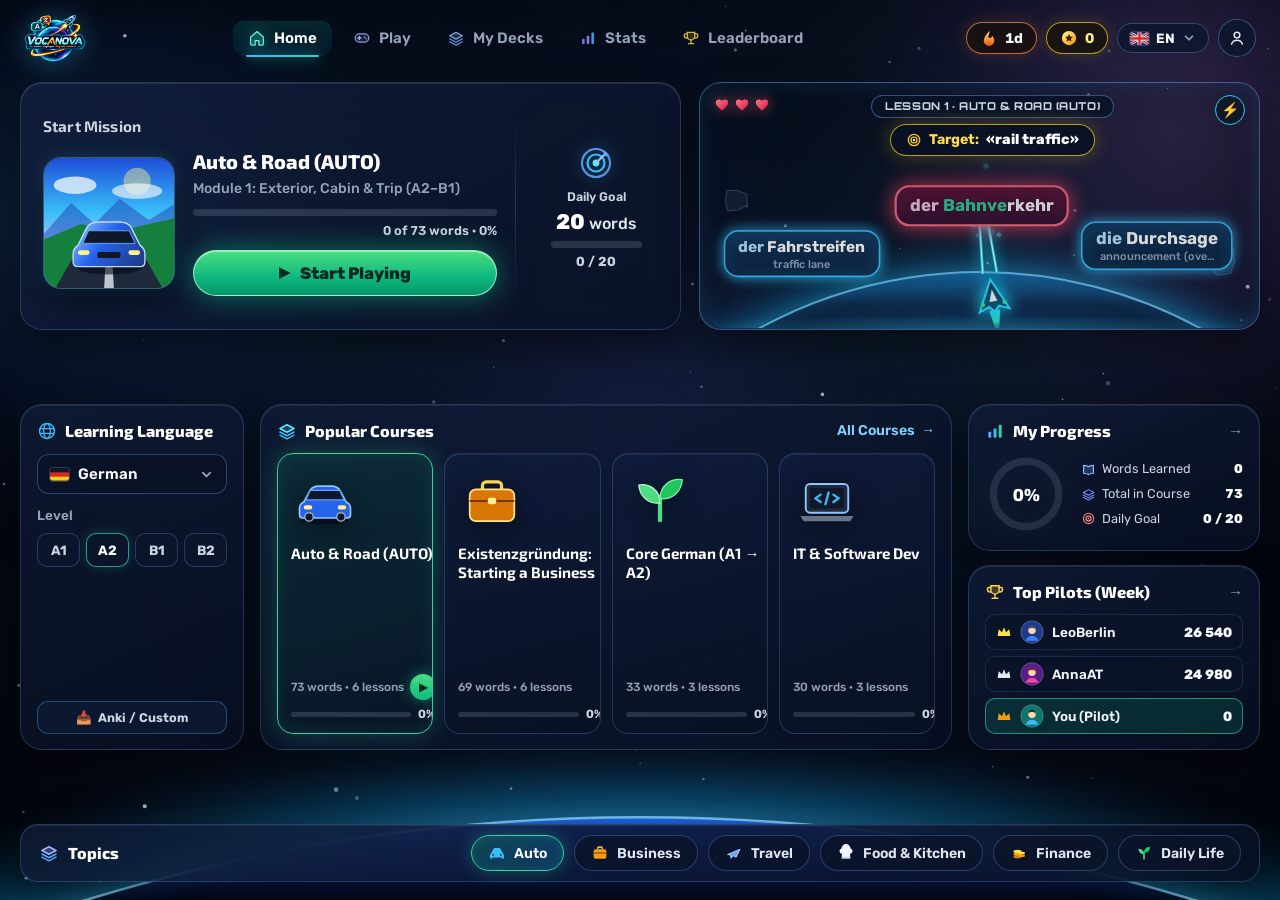
==== index.html @ a3c65e52 "Redesign desktop My Decks page to cosmic glassmorphism layout" ====
<!DOCTYPE html>
<html lang="ru">
<head>
  <meta charset="UTF-8" />
  <meta name="viewport" content="width=device-width, initial-scale=1.0, maximum-scale=1.0, user-scalable=no, viewport-fit=cover" />
  <title>VOCANOVA — Космический языковой шутер (DE · EN · ES | Gemini 3.8 TTS | Anki .apkg)</title>
  <link rel="icon" type="image/svg+xml" href="image/favicon.svg" />
  <link rel="icon" type="image/png" sizes="64x64" href="image/favicon-64.png" />
  <link rel="icon" type="image/png" sizes="32x32" href="image/favicon-32.png" />
  <link rel="shortcut icon" href="favicon.ico" />
  <link rel="apple-touch-icon" sizes="180x180" href="image/apple-touch-icon.png" />
  <link rel="preconnect" href="https://fonts.googleapis.com" />
  <link rel="preconnect" href="https://fonts.gstatic.com" crossorigin />
  <link
    href="https://fonts.googleapis.com/css2?family=Exo+2:wght@600;700;800;900&family=Noto+Sans+Hebrew:wght@400;500;600;700;800;900&family=Orbitron:wght@700;800;900&family=Rubik:wght@400;500;600;700;800;900&display=swap"
    rel="stylesheet"
  />
  <!-- Модульные таблицы стилей Z-LINGO (строгий каскад 01..08, параллельная загрузка по HTTP/2) -->
  <link rel="stylesheet" href="styles/01-base.css" />
  <link rel="stylesheet" href="styles/02-hud-gameplay.css" />
  <link rel="stylesheet" href="styles/03-dialogs-catalog.css" />
  <link rel="stylesheet" href="styles/04-home-dashboard.css" />
  <link rel="stylesheet" href="styles/05-battle-academy.css" />
  <link rel="stylesheet" href="styles/06-decks-page.css" />
  <link rel="stylesheet" href="styles/07-admin-studio.css" />
  <link rel="stylesheet" href="styles/08-mobile.css" />

  <!-- Параллельная предзагрузка графа ES-модулей (0 сетевого водопада) -->
  <link rel="modulepreload" href="src/main.js" />
  <link rel="modulepreload" href="src/core/events.js" />
  <link rel="modulepreload" href="src/core/storage.js" />
  <link rel="modulepreload" href="src/core/utils.js" />
  <link rel="modulepreload" href="src/config/constants.js" />
  <link rel="modulepreload" href="src/config/weapons.js" />
  <link rel="modulepreload" href="src/i18n/index.js" />
  <link rel="modulepreload" href="src/data/index.js" />
  <link rel="modulepreload" href="src/anki/index.js" />
  <link rel="modulepreload" href="src/services/sound-engine.js" />
  <link rel="modulepreload" href="src/services/tts-service.js" />
  <link rel="modulepreload" href="src/state/store.js" />
  <link rel="modulepreload" href="src/domain/catalog-service.js" />
  <link rel="modulepreload" href="src/ui/dom.js" />
  <link rel="modulepreload" href="src/ui/hud-widgets.js" />
  <link rel="modulepreload" href="src/ui/navigation-i18n.js" />
  <link rel="modulepreload" href="src/ui/decks-page.js" />
  <link rel="modulepreload" href="src/ui/modals.js" />
  <link rel="modulepreload" href="src/ui/admin-studio.js" />
  <link rel="modulepreload" href="src/engine/arena-physics.js" />
  <link rel="modulepreload" href="src/engine/weapon-vfx.js" />
  <link rel="modulepreload" href="src/engine/canvas-renderer.js" />
  <link rel="modulepreload" href="src/engine/promo-autopilot.js" />
  <link rel="modulepreload" href="src/engine/gameplay.js" />
</head>
<body class="mode-title">
  <!-- Живой космический холст (отрисовка звёзд, корабля, выстрелов и слов) -->
  <canvas id="gameCanvas" aria-label="Игровое поле космического клавиатурного шутера Z-Lingo"></canvas>

  <!-- ========================================================================
       ЭКРАН 1: ГЛАВНАЯ ПАНЕЛЬ Z-LINGO (Дашборд + Живое промо-окно боя справа в Hero)
       ======================================================================== -->
  <section class="arcade-title-screen" id="arcadeTitleScreen" aria-label="Главная страница Z-Lingo">
    <div class="home-shell">
      <!-- 1. Верхняя навигационная панель -->
      <nav class="home-navbar" id="titleHeaderCard" aria-label="Основная навигация">
        <div class="home-brand" id="homeBrandLogo">
          <picture class="brand-logo-picture">
            <source srcset="image/logo-nav.webp" type="image/webp" />
            <img src="image/logo-nav.png" srcset="image/logo-nav.png 1x, image/polnoe_logo.png 2x" alt="VOCANOVA — Learn Languages. Play the Universe." class="brand-logo-img" />
          </picture>
          <span class="sr-only" id="arcadeLogoMain">VOCANOVA</span>
          <span class="sr-only" id="homeBrandSub">Играй · Учись · Запоминай</span>
        </div>

        <div class="home-nav-links">
          <button type="button" class="home-nav-pill active" id="btnNavHome">
            <svg class="nav-pill-svg icon-home" viewBox="0 0 24 24" fill="none" aria-hidden="true">
              <path d="M3.5 10.6L12 3.5l8.5 7.1V20a1.5 1.5 0 0 1-1.5 1.5h-4.5v-5.8h-5v5.8H5A1.5 1.5 0 0 1 3.5 20v-9.4Z" fill="#2dd4bf" fill-opacity="0.24" stroke="#5eead4" stroke-width="1.8" stroke-linejoin="round"/>
            </svg>
            <span id="labelNavHome">Главная</span>
          </button>
          <button type="button" class="home-nav-pill" id="btnNavPlay">
            <svg class="nav-pill-svg icon-play" viewBox="0 0 24 24" fill="none" aria-hidden="true">
              <rect x="3" y="6.5" width="18" height="11" rx="5.5" fill="#818cf8" fill-opacity="0.18" stroke="#a5b4fc" stroke-width="1.7"/>
              <path d="M8.5 10v4M6.5 12h4M15.4 10.7h.01M17.4 12.7h.01" stroke="#c7d2fe" stroke-width="1.9" stroke-linecap="round"/>
            </svg>
            <span id="labelNavPlay">Играть</span>
          </button>
          <button type="button" class="home-nav-pill" id="btnNavDecks">
            <svg class="nav-pill-svg icon-decks" viewBox="0 0 24 24" fill="none" aria-hidden="true">
              <path d="M12 4.5L3.5 9 12 13.5 20.5 9 12 4.5Z" fill="#60a5fa" fill-opacity="0.28" stroke="#93c5fd" stroke-width="1.7" stroke-linejoin="round"/>
              <path d="M3.5 13.2L12 17.7l8.5-4.5M3.5 17L12 21.5 20.5 17" stroke="#60a5fa" stroke-width="1.7" stroke-linecap="round" stroke-linejoin="round"/>
            </svg>
            <span id="labelNavDecks">Мои колоды</span>
          </button>
          <button type="button" class="home-nav-pill" id="btnNavStats">
            <svg class="nav-pill-svg icon-stats" viewBox="0 0 24 24" fill="none" aria-hidden="true">
              <rect x="4" y="13" width="3.5" height="7" rx="1" fill="#818cf8"/>
              <rect x="10.25" y="9" width="3.5" height="11" rx="1" fill="#a78bfa"/>
              <rect x="16.5" y="4.5" width="3.5" height="15.5" rx="1" fill="#38bdf8"/>
            </svg>
            <span id="labelNavStats">Статистика</span>
          </button>
          <button type="button" class="home-nav-pill" id="btnNavLeaderboard">
            <svg class="nav-pill-svg icon-trophy" viewBox="0 0 24 24" fill="none" aria-hidden="true">
              <path d="M7 4.5h10v5a5 5 0 0 1-10 0v-5Z" fill="#fbbf24" fill-opacity="0.22" stroke="#fcd34d" stroke-width="1.7"/>
              <path d="M7 6.5H4.5a1.5 1.5 0 0 0-1.5 1.5v1.2A3 3 0 0 0 6 12h1M17 6.5h2.5A1.5 1.5 0 0 1 21 8v1.2A3 3 0 0 1 18 12h-1M12 14.5V19M8.5 19.5h7" stroke="#fcd34d" stroke-width="1.7" stroke-linecap="round"/>
            </svg>
            <span id="labelNavLeaderboard">Рейтинг</span>
          </button>
          <button type="button" class="home-nav-pill admin-nav-pill" id="btnNavAdmin" title="Супер-Админ: создание уроков, AI-перевод и распределение категорий">
            👑 <span id="labelNavAdmin">Админ</span>
          </button>
        </div>

        <div class="home-nav-right">
          <button type="button" class="home-stat-chip streak" id="btnHomeStreakChip" title="Ударная серия дней подряд">
            <span class="chip-icon-orb streak-orb" aria-hidden="true">
              <svg viewBox="0 0 24 24" fill="none"><path d="M12.5 2.5c.8 3.2-1.5 4.8-1.5 7.2 0 1.4 1.1 2.4 2.4 2.4 1.5 0 2.5-1.3 2.5-3.1 2.1 1.8 3.1 4.1 3.1 6.5a7 7 0 1 1-14 0c0-3.7 2.4-7.4 7.5-13Z" fill="url(#navFlameGrad)"/><defs><linearGradient id="navFlameGrad" x1="12" y1="2.5" x2="12" y2="22.5" gradientUnits="userSpaceOnUse"><stop stop-color="#fef08a"/><stop offset="0.55" stop-color="#fb923c"/><stop offset="1" stop-color="#ea580c"/></linearGradient></defs></svg>
            </span>
            <span id="homeStreakBadge">1 дн.</span>
          </button>
          <button type="button" class="home-stat-chip trophy" id="pilotRankPill" title="Ваш рекорд очков и звание">
            <span class="chip-icon-orb star-orb" aria-hidden="true">
              <svg viewBox="0 0 24 24" fill="none"><circle cx="12" cy="12" r="9.5" fill="url(#navCoinGrad)"/><path d="M12 6.8l1.6 3.3 3.6.5-2.6 2.5.6 3.6-3.2-1.7-3.2 1.7.6-3.6-2.6-2.5 3.6-.5L12 6.8Z" fill="#451a03"/><defs><linearGradient id="navCoinGrad" x1="5" y1="4" x2="19" y2="20" gradientUnits="userSpaceOnUse"><stop stop-color="#fef08a"/><stop offset="1" stop-color="#f59e0b"/></linearGradient></defs></svg>
            </span>
            <span id="homeScoreBadge">0</span>
            <span class="sr-only" id="pilotRankText">КАДЕТ</span>
          </button>
          <div class="lang-quick-group compact-nav-langs nav-lang-dropdown" id="navLangDropdownWrap" title="Язык интерфейса и перевода">
            <button type="button" class="nav-lang-trigger" id="btnNavLangToggle" aria-expanded="false" aria-haspopup="true">
              <span class="nav-lang-flag-badge" id="navLangFlag" aria-hidden="true"></span>
              <span class="nav-lang-code" id="navLangCode">RU</span>
              <svg class="nav-lang-chevron" viewBox="0 0 16 16" fill="none" stroke="currentColor" stroke-width="2" stroke-linecap="round" stroke-linejoin="round" aria-hidden="true"><path d="M4 6l4 4 4-4"/></svg>
            </button>
            <div class="nav-lang-menu hidden" id="navLangDropdownMenu" role="menu">
              <button type="button" class="hud-btn native-lang-btn active" data-native-lang="ru">🇷🇺 RU · Русский</button>
              <button type="button" class="hud-btn native-lang-btn" data-native-lang="en">🇬🇧 EN · English</button>
              <button type="button" class="hud-btn native-lang-btn" data-native-lang="he">🇮🇱 HE · עברית</button>
            </div>
          </div>
          <button type="button" class="home-avatar-btn" id="btnHomeSettings" title="Профиль и настройки игры">
            <span class="avatar-gear-desktop" aria-hidden="true">
              <svg class="avatar-user-desktop-svg" viewBox="0 0 24 24" fill="none" aria-hidden="true">
                <circle cx="12" cy="8.5" r="3.4" stroke="currentColor" stroke-width="1.8" />
                <path d="M5.5 19.2c1.1-3 3.5-4.5 6.5-4.5s5.4 1.5 6.5 4.5" stroke="currentColor" stroke-width="1.8" stroke-linecap="round" />
              </svg>
            </span>
            <svg class="avatar-user-mobile" viewBox="0 0 24 24" fill="none" aria-hidden="true">
              <circle cx="12" cy="8.5" r="3.6" fill="currentColor" />
              <path d="M5.5 19.2c1.1-3.1 3.5-4.7 6.5-4.7s5.4 1.6 6.5 4.7" fill="currentColor" />
            </svg>
          </button>
        </div>
      </nav>

      <!-- ПОДЭКРАН А: ГЛАВНЫЙ ДАШБОРД С ПРОМО-БОЕМ -->
      <div class="home-dashboard-view" id="homeDashboardView">
      <!-- 2. Hero-секция: призыв к игре / карточка миссии слева + ЖИВОЕ ПРОМО-ОКНО КОРАБЛЯ справа -->
      <div class="home-hero-grid">
        <div class="home-hero-copy">
          <!-- Десктопная карточка «Продолжить миссию» + «Дневная цель» -->
          <div class="desktop-mission-card" id="desktopMissionCard">
            <div class="mission-main-col">
              <div class="mission-kicker" id="labelContinueMission">Начать миссию</div>
              <div class="mission-body-row">
                <div class="mission-thumb-art" id="homeMissionArtwork" aria-hidden="true"></div>
                <div class="mission-info-col">
                  <h2 class="mission-course-title" id="homeMissionTitle">Авто и дорога (AUTO)</h2>
                  <p class="mission-course-sub" id="homeMissionSubtitle">Базовый курс (A1 – A2)</p>
                  <div class="mission-prog-bar">
                    <div class="mission-prog-fill" id="homeMissionProgFill" style="width: 0%;"></div>
                  </div>
                  <div class="mission-prog-caption" id="homeMissionProgText">0 из 73 слов · 0%</div>
                  <button type="button" class="mission-launch-cta" id="btnMissionLaunch">
                    <span class="launch-glow"></span>
                    <span class="mission-cta-play" aria-hidden="true">▶</span>
                    <span class="launch-text" id="labelMissionLaunch">Начать игру</span>
                  </button>
                </div>
              </div>
            </div>

            <div class="mission-v-divider" aria-hidden="true"></div>

            <button type="button" class="mission-daily-goal" id="btnMissionDailyGoal" title="Подробная статистика пилота">
              <svg class="daily-goal-target-svg" viewBox="0 0 40 40" fill="none" aria-hidden="true">
                <circle cx="20" cy="20" r="14" stroke="#60a5fa" stroke-width="2.2" stroke-opacity="0.88"/>
                <circle cx="20" cy="20" r="8.5" stroke="#38bdf8" stroke-width="2.2"/>
                <circle cx="20" cy="20" r="3.4" fill="#67e8f9"/>
                <path d="M29.5 10.5L21.5 18.5" stroke="#93c5fd" stroke-width="2.2" stroke-linecap="round"/>
                <path d="M28.5 7.5l1 3 3 1-2.5 2-2.5-1 .5-2.5-1.5-1.5 2-1Z" fill="#60a5fa"/>
              </svg>
              <span class="daily-goal-label" id="labelDailyGoalTitle">Дневная цель</span>
              <div class="daily-goal-target" id="homeDailyGoalTarget"><strong>20</strong> слов</div>
              <div class="daily-goal-bar">
                <div class="daily-goal-fill" id="homeDailyGoalFill" style="width: 0%;"></div>
              </div>
              <span class="daily-goal-counter" id="homeDailyGoalText" dir="ltr">0 / 20</span>
            </button>
          </div>

          <!-- Мобильный Hero-блок (скрыт на ПК > 768px, полностью активен на <= 768px) -->
          <div class="mobile-only-hero-stack">
            <h1 class="home-hero-heading">
              <span class="hero-line-white" id="homeHeroTitleTop">Изучай иностранные языки</span>
              <span class="hero-line-gold" id="homeHeroTitleAccent">в формате игры!</span>
            </h1>

            <div class="hero-sub-and-art">
              <p class="home-hero-subtitle">
                <span class="desktop-copy" id="titleTagline">Стреляй по словам, запоминай перевод при взрыве и расширяй словарный запас.</span>
                <span class="mobile-copy" id="titleTaglineMobile">Стреляй по словам, учи перевод и прокачивай арсенал!</span>
              </p>

              <!-- Декоративная космическая сцена только для мобильного Hero (планета + истребитель + мишень) -->
              <div class="mobile-hero-space-art" aria-hidden="true">
                <div class="mhero-planet-orb"></div>
                <div class="mhero-target-pill">
                  <span class="mhero-target-art" id="mobileHeroArtArticle">die</span>
                  <span class="mhero-target-word" id="mobileHeroArtWord">Kreuzfahrt</span>
                </div>
                <svg class="mhero-fighter-svg" viewBox="0 0 130 105" fill="none">
                  <defs>
                    <linearGradient id="mheroLaserGrad" x1="48" y1="54" x2="106" y2="12" gradientUnits="userSpaceOnUse">
                      <stop offset="0%" stop-color="#38bdf8" stop-opacity="0.95" />
                      <stop offset="70%" stop-color="#67e8f9" stop-opacity="1" />
                      <stop offset="100%" stop-color="#f472b6" stop-opacity="0.95" />
                    </linearGradient>
                    <linearGradient id="mheroFlameGrad" x1="28" y1="68" x2="4" y2="94" gradientUnits="userSpaceOnUse">
                      <stop offset="0%" stop-color="#fef08a" />
                      <stop offset="50%" stop-color="#fb923c" />
                      <stop offset="100%" stop-color="#ea580c" stop-opacity="0" />
                    </linearGradient>
                  </defs>
                  <!-- Лазерный луч и вспышка попадания -->
                  <line x1="56" y1="48" x2="102" y2="14" stroke="url(#mheroLaserGrad)" stroke-width="3.2" stroke-linecap="round" stroke-dasharray="18 5 30 0" />
                  <circle cx="103" cy="13" r="4.5" fill="#fdf2f8" />
                  <!-- Пламя двигателей -->
                  <polygon points="27,67 7,89 19,61" fill="url(#mheroFlameGrad)" />
                  <polygon points="34,73 15,95 28,67" fill="url(#mheroFlameGrad)" />
                  <!-- Силуэт неонового истребителя -->
                  <g transform="translate(42 58) rotate(-37)">
                    <path d="M0 -24 L17 14 L6 10 L0 16 L-6 10 L-17 14 Z" fill="#08172e" stroke="#38bdf8" stroke-width="2.3" stroke-linejoin="round" />
                    <path d="M0 -13 L5 4 L-5 4 Z" fill="#67e8f9" fill-opacity="0.88" />
                    <line x1="-11" y1="6" x2="-4" y2="-4" stroke="#22d3ee" stroke-width="1.5" />
                    <line x1="11" y1="6" x2="4" y2="-4" stroke="#22d3ee" stroke-width="1.5" />
                  </g>
                </svg>
              </div>
            </div>

            <div class="home-hero-perks">
              <div class="hero-perk-item">
                <span class="hero-perk-icon">🎮</span>
                <span id="labelPerkPlay">Игра и практика</span>
              </div>
              <div class="hero-perk-item">
                <span class="hero-perk-icon">🧠</span>
                <span id="labelPerkMemory">Эффективное запоминание</span>
              </div>
              <div class="hero-perk-item">
                <span class="hero-perk-icon">🗂️</span>
                <span id="labelPerkAnki">Свои колоды (Anki)</span>
              </div>
            </div>

            <div class="mobile-hero-planet-horizon" aria-hidden="true"></div>

            <div class="home-hero-cta-row">
              <button type="button" class="hero-green-cta" id="btnArcadeLaunch">
                <span class="launch-glow"></span>
                <span class="hero-cta-play-icon">▶</span>
                <span class="launch-text" id="labelArcadeLaunch">Начать игру</span>
                <span class="hero-cta-arrow">›</span>
              </button>
              <button type="button" class="arcade-logo-sub" id="arcadeLogoSub" title="Выбрать курс или урок">
                🚗 Авто и дорога (AUTO) ▾
              </button>
            </div>
          </div>
        </div>

        <!-- Правая рамка-монитор: здесь прямо на живом холсте #gameCanvas идёт промо-бой корабля! -->
        <div class="home-promo-monitor" id="titleSpaceWindow">
          <div class="promo-monitor-topbar">
            <div class="promo-topbar-left">
              <span class="promo-hearts" aria-hidden="true">
                <svg class="promo-heart-svg" viewBox="0 0 24 24" fill="none"><path d="M12 20.4l-1.2-1.1C5.8 14.8 2.8 12.1 2.8 8.6A4.7 4.7 0 0 1 7.6 3.9c1.7 0 3.3.8 4.4 2.1a5.8 5.8 0 0 1 4.4-2.1 4.7 4.7 0 0 1 4.8 4.7c0 3.5-3 6.2-8 10.7L12 20.4Z" fill="url(#promoHeartGrad)"/><defs><linearGradient id="promoHeartGrad" x1="4" y1="4" x2="20" y2="20" gradientUnits="userSpaceOnUse"><stop stop-color="#fb7185"/><stop offset="1" stop-color="#e11d48"/></linearGradient></defs></svg>
                <svg class="promo-heart-svg" viewBox="0 0 24 24" fill="none"><path d="M12 20.4l-1.2-1.1C5.8 14.8 2.8 12.1 2.8 8.6A4.7 4.7 0 0 1 7.6 3.9c1.7 0 3.3.8 4.4 2.1a5.8 5.8 0 0 1 4.4-2.1 4.7 4.7 0 0 1 4.8 4.7c0 3.5-3 6.2-8 10.7L12 20.4Z" fill="url(#promoHeartGrad2)"/><defs><linearGradient id="promoHeartGrad2" x1="4" y1="4" x2="20" y2="20" gradientUnits="userSpaceOnUse"><stop stop-color="#fb7185"/><stop offset="1" stop-color="#e11d48"/></linearGradient></defs></svg>
                <svg class="promo-heart-svg" viewBox="0 0 24 24" fill="none"><path d="M12 20.4l-1.2-1.1C5.8 14.8 2.8 12.1 2.8 8.6A4.7 4.7 0 0 1 7.6 3.9c1.7 0 3.3.8 4.4 2.1a5.8 5.8 0 0 1 4.4-2.1 4.7 4.7 0 0 1 4.8 4.7c0 3.5-3 6.2-8 10.7L12 20.4Z" fill="url(#promoHeartGrad3)"/><defs><linearGradient id="promoHeartGrad3" x1="4" y1="4" x2="20" y2="20" gradientUnits="userSpaceOnUse"><stop stop-color="#fb7185"/><stop offset="1" stop-color="#e11d48"/></linearGradient></defs></svg>
              </span>
              <span class="promo-live-divider mobile-copy" aria-hidden="true">|</span>
              <span class="promo-live-label mobile-copy" id="promoLiveLabel">ЖИВОЕ ПРЕВЬЮ УРОКА</span>
            </div>
            <div class="promo-center-pills">
              <span class="promo-stage-pill desktop-copy" id="promoMonitorBadge">УРОК 1 · АВТО И ДОРОГА</span>
              <div class="promo-target-pill desktop-copy" id="promoTargetPill">
                <svg class="promo-target-svg" viewBox="0 0 24 24" fill="none" aria-hidden="true">
                  <circle cx="12" cy="12" r="8.5" stroke="#fbbf24" stroke-width="2"/>
                  <circle cx="12" cy="12" r="4.5" stroke="#fde047" stroke-width="1.8"/>
                  <circle cx="12" cy="12" r="1.8" fill="#fef08a"/>
                </svg>
                <span class="promo-target-label" id="promoTargetLabel">Цель:</span>
                <strong class="promo-target-word" id="promoTargetWordText">«…»</strong>
              </div>
            </div>
            <button type="button" class="promo-weapon-cycle" id="btnPromoWeaponCycle" title="Нажмите, чтобы испытать другое оружие в промо-бою!">
              ⚡
            </button>
          </div>
          <div class="promo-horizon-glow" aria-hidden="true"></div>
        </div>
      </div>

      <!-- Мобильные блоки выбора уровня (A1–A2 / B1 / B2) и темы (<= 768px) -->
      <div class="mobile-home-discovery" id="mobileDiscoverySection">
        <div class="mob-discovery-group">
          <h2 class="mob-section-heading">
            <svg class="mob-level-bars-svg" viewBox="0 0 22 20" fill="none" aria-hidden="true">
              <rect x="2" y="12" width="4.2" height="7" rx="1.5" fill="#38bdf8" />
              <rect x="8.9" y="7.5" width="4.2" height="11.5" rx="1.5" fill="#38bdf8" />
              <rect x="15.8" y="2.5" width="4.2" height="16.5" rx="1.5" fill="#60a5fa" />
            </svg>
            <span id="labelMobChooseLevel">Выбери уровень</span>
          </h2>
          <div class="mob-level-list" id="mobileLevelCardsList"></div>
        </div>

        <div class="mob-discovery-group">
          <h2 class="mob-section-heading">
            <span class="mob-heading-emoji" aria-hidden="true">🎯</span>
            <span id="labelMobChooseTopic">Выбери тему</span>
          </h2>
          <div class="mob-topic-grid" id="mobileTopicGrid"></div>
        </div>
      </div>

      <!-- 3. Секция «Как это работает» (скрыта на ПК > 768px / 3-колоночная карточка на мобильном) -->
      <div class="home-how-section">
        <h2 class="mobile-how-heading">
          <span class="how-bolt-icon" aria-hidden="true">⚡</span>
          <span id="labelHowItWorks">Как это работает</span>
        </h2>
        <div class="home-steps-strip">
          <div class="home-step-item" id="homeStepItem1" role="button" tabindex="0">
            <span class="step-num step-1">1</span>
            <span class="step-icon" aria-hidden="true">🌐</span>
            <span class="step-text desktop-copy" id="labelStep1">Выбери язык и уровень</span>
            <span class="step-text mobile-copy" id="labelMobStep1">Выбери язык и колоду</span>
          </div>
          <span class="step-chevron" aria-hidden="true">›</span>
          <div class="home-step-item" id="homeStepItem2" role="button" tabindex="0">
            <span class="step-num step-2">2</span>
            <span class="step-icon desktop-copy" aria-hidden="true">🗂️</span>
            <span class="step-icon mobile-copy" aria-hidden="true">🎮</span>
            <span class="step-text desktop-copy" id="labelStep2">Играй с готовыми колодами или загрузи Anki</span>
            <span class="step-text mobile-copy" id="labelMobStep2">Проходи уроки и учи слова</span>
          </div>
          <span class="step-chevron" aria-hidden="true">›</span>
          <div class="home-step-item" id="homeStepItem3" role="button" tabindex="0">
            <span class="step-num step-3">3</span>
            <span class="step-icon" aria-hidden="true">🚀</span>
            <span class="step-text desktop-copy" id="labelStep3">Стреляй по словам, учись и прокачивай арсенал!</span>
            <span class="step-text mobile-copy" id="labelMobStep3">Копи прогресс и открывай оружие</span>
          </div>
        </div>
      </div>

      <!-- 4. Основная 3-колоночная сетка блоков (Изучаемый язык + Уровень | Популярные курсы | Прогресс и Топ) -->
      <div class="home-bento-grid" id="titleBottomDock">
        <!-- Левая карточка: Изучаемый язык и Уровень -->
        <div class="bento-card home-lang-card" id="titleTargetLangBar">
          <div class="bento-card-header">
            <span class="bento-card-title">
              <svg class="bento-title-svg" viewBox="0 0 24 24" fill="none" aria-hidden="true">
                <circle cx="12" cy="12" r="9" stroke="#38bdf8" stroke-width="1.8"/>
                <ellipse cx="12" cy="12" rx="4" ry="9" stroke="#38bdf8" stroke-width="1.5"/>
                <path d="M3.5 9.2h17M3.5 14.8h17" stroke="#38bdf8" stroke-width="1.4"/>
              </svg>
              <span id="labelTargetFilter">Изучаемый язык</span>
            </span>
          </div>

          <div class="target-lang-dropdown" id="targetLangDropdownWrap">
            <button type="button" class="lang-dropdown-trigger" id="btnTargetLangDropdown" aria-expanded="false" aria-haspopup="listbox">
              <span class="lang-dropdown-val">
                <span class="lang-dropdown-flag" id="targetLangDropdownFlag" aria-hidden="true"></span>
                <span class="lang-dropdown-name" id="targetLangDropdownName">Немецкий</span>
              </span>
              <svg class="lang-dropdown-caret" viewBox="0 0 16 16" fill="none" stroke="currentColor" stroke-width="2" stroke-linecap="round" stroke-linejoin="round" aria-hidden="true"><path d="M4 6l4 4 4-4"/></svg>
            </button>
            <div class="lang-dropdown-menu hidden" id="targetLangDropdownMenu" role="listbox">
              <button type="button" class="home-lang-row target-lang-pill active" data-target-lang="de">
                <span class="home-lang-left">
                  <span class="home-lang-flag">🇩🇪</span>
                  <span class="home-lang-name" data-tlang-name="de">Немецкий</span>
                </span>
                <span class="home-lang-check">✓</span>
              </button>

              <button type="button" class="home-lang-row target-lang-pill" data-target-lang="en">
                <span class="home-lang-left">
                  <span class="home-lang-flag">🇬🇧</span>
                  <span class="home-lang-name" data-tlang-name="en">Английский</span>
                </span>
                <span class="home-lang-check">✓</span>
              </button>

              <button type="button" class="home-lang-row target-lang-pill" data-target-lang="es">
                <span class="home-lang-left">
                  <span class="home-lang-flag">🇪🇸</span>
                  <span class="home-lang-name" data-tlang-name="es">Испанский</span>
                </span>
                <span class="home-lang-check">✓</span>
              </button>
            </div>
          </div>

          <div class="home-level-section">
            <div class="home-level-label" id="labelHomeLevelFilter">Уровень</div>
            <div class="home-level-pills" id="homeLevelPills">
              <button type="button" class="home-level-pill" data-home-level="A1">A1</button>
              <button type="button" class="home-level-pill" data-home-level="A2">A2</button>
              <button type="button" class="home-level-pill" data-home-level="B1">B1</button>
              <button type="button" class="home-level-pill" data-home-level="B2">B2</button>
            </div>
          </div>

          <button type="button" class="home-more-langs-btn" id="btnTitleCustom">
            📥 <span id="labelTitleCustom">Своя колода / язык (Anki)</span>
          </button>
        </div>

        <!-- Центральная широкая карточка: Популярные курсы (4 карточки курсов) -->
        <div class="bento-card home-quickstart-card" id="titleCourseStrip">
          <div class="bento-card-header">
            <div class="quickstart-title-wrap">
              <span class="bento-card-title">
                <svg class="bento-title-svg" viewBox="0 0 24 24" fill="none" aria-hidden="true">
                  <path d="M12 4.5L3.5 9 12 13.5 20.5 9 12 4.5Z" fill="#38bdf8" fill-opacity="0.28" stroke="#67e8f9" stroke-width="1.7" stroke-linejoin="round"/>
                  <path d="M3.5 13.2L12 17.7l8.5-4.5M3.5 17L12 21.5 20.5 17" stroke="#38bdf8" stroke-width="1.7" stroke-linecap="round" stroke-linejoin="round"/>
                </svg>
                <span id="labelQuickStartTitle">Популярные курсы</span>
              </span>
            </div>
            <div class="quickstart-header-actions">
              <button type="button" class="courses-all-link" id="btnOpenCatalogTitle" title="Все курсы и модули">
                <span id="labelOpenCatalogTitle">Все курсы</span> <span class="dir-arrow" aria-hidden="true">→</span>
              </button>
            </div>
          </div>

          <!-- 4 визуальные карточки курсов (генерируются динамически под выбранный язык и фильтр уровня) -->
          <div class="quickstart-cards-grid" id="homeQuickStartGrid"></div>
        </div>

        <!-- Правая колонка: 2 карточки друг над другом (Мой прогресс + Топ игроков) -->
        <div class="home-right-stack">
          <!-- Карточка 3А: Мой прогресс с круговой диаграммой -->
          <div class="bento-card home-progress-card">
            <div class="bento-card-header">
              <span class="bento-card-title">
                <svg class="bento-title-svg" viewBox="0 0 24 24" fill="none" aria-hidden="true">
                  <rect x="4" y="13" width="3.5" height="7" rx="1" fill="#60a5fa"/>
                  <rect x="10.25" y="9" width="3.5" height="11" rx="1" fill="#38bdf8"/>
                  <rect x="16.5" y="4.5" width="3.5" height="15.5" rx="1" fill="#34d399"/>
                </svg>
                <span id="labelHomeProgressTitle">Мой прогресс</span>
              </span>
              <button type="button" class="card-link-btn" id="btnOpenStatsCard" aria-label="Статистика"><span class="dir-arrow" aria-hidden="true">→</span></button>
            </div>
            <div class="progress-ring-layout">
              <div class="donut-ring-wrap">
                <svg class="donut-svg" viewBox="0 0 88 88" aria-hidden="true">
                  <defs>
                    <linearGradient id="zlingoRingGrad" x1="0%" y1="0%" x2="100%" y2="100%">
                      <stop offset="0%" stop-color="#38bdf8" />
                      <stop offset="55%" stop-color="#2dd4bf" />
                      <stop offset="100%" stop-color="#34d399" />
                    </linearGradient>
                  </defs>
                  <circle class="donut-bg" cx="44" cy="44" r="35" />
                  <circle class="donut-fg" id="homeProgressRingCircle" cx="44" cy="44" r="35" stroke-dasharray="219.9" stroke-dashoffset="219.9" />
                </svg>
                <span class="donut-percent-text" id="homeProgressPercent">0%</span>
              </div>

              <div class="progress-metrics-list">
                <div class="prog-metric-row">
                  <span class="prog-metric-label">
                    <svg class="metric-mini-svg" viewBox="0 0 20 20" fill="none" aria-hidden="true"><path d="M3.5 4.5C6.5 4.5 9 5.3 10 6.5c1-1.2 3.5-2 6.5-2v10.5c-3 0-5.5.8-6.5 2-1-1.2-3.5-2-6.5-2V4.5Z" fill="#60a5fa" fill-opacity="0.25" stroke="#93c5fd" stroke-width="1.5" stroke-linejoin="round"/></svg>
                    <span id="labelMetricLearned">Изучено слов</span>
                  </span>
                  <strong class="prog-metric-val" id="homeStatLearned">0</strong>
                </div>
                <div class="prog-metric-row">
                  <span class="prog-metric-label">
                    <svg class="metric-mini-svg" viewBox="0 0 20 20" fill="none" aria-hidden="true"><path d="M10 3.5L3 7.2 10 11l7-3.8-7-3.7ZM3 10.7l7 3.8 7-3.8M3 13.8l7 3.7 7-3.7" stroke="#818cf8" stroke-width="1.5" stroke-linecap="round" stroke-linejoin="round"/></svg>
                    <span id="labelMetricDecks">Всего в курсе</span>
                  </span>
                  <strong class="prog-metric-val" id="homeStatDecks">0</strong>
                </div>
                <div class="prog-metric-row">
                  <span class="prog-metric-label">
                    <svg class="metric-mini-svg" viewBox="0 0 20 20" fill="none" aria-hidden="true"><circle cx="10" cy="10" r="6.8" stroke="#f87171" stroke-width="1.6"/><circle cx="10" cy="10" r="3.4" stroke="#fca5a5" stroke-width="1.4"/><circle cx="10" cy="10" r="1.4" fill="#fb7185"/></svg>
                    <span id="labelMetricStreak">Дневная цель</span>
                  </span>
                  <strong class="prog-metric-val" id="homeStatStreak" dir="ltr">0 / 20</strong>
                </div>
              </div>
            </div>
          </div>

          <!-- Карточка 3Б: Топ игроков (неделя) -->
          <div class="bento-card home-leaderboard-card">
            <div class="bento-card-header">
              <span class="bento-card-title">
                <svg class="bento-title-svg" viewBox="0 0 24 24" fill="none" aria-hidden="true">
                  <path d="M7 4.5h10v5a5 5 0 0 1-10 0v-5Z" fill="#fbbf24" fill-opacity="0.24" stroke="#fcd34d" stroke-width="1.7"/>
                  <path d="M7 6.5H4.5a1.5 1.5 0 0 0-1.5 1.5v1.2A3 3 0 0 0 6 12h1M17 6.5h2.5A1.5 1.5 0 0 1 21 8v1.2A3 3 0 0 1 18 12h-1M12 14.5V19M8.5 19.5h7" stroke="#fcd34d" stroke-width="1.7" stroke-linecap="round"/>
                </svg>
                <span id="labelHomeTopTitle">Топ игроков (неделя)</span>
              </span>
              <button type="button" class="card-link-btn" id="btnOpenLeaderboardCard" aria-label="Рейтинг">
                <span class="sr-only" id="labelSeeAllTop">Все</span> <span class="dir-arrow" aria-hidden="true">→</span>
              </button>
            </div>
            <div class="mini-leaderboard-list" id="homeLeaderboardMiniList"></div>
          </div>
        </div>
      </div>

      <!-- 4Б. Нижняя панель быстрого фильтра по темам (только ПК > 768px) -->
      <section class="desktop-topics-bar" id="desktopTopicsBar" aria-label="Темы">
        <div class="desktop-topics-heading">
          <svg class="bento-title-svg topics-layers-svg" viewBox="0 0 24 24" fill="none" aria-hidden="true">
            <path d="M12 4.5L3.5 9 12 13.5 20.5 9 12 4.5Z" fill="#818cf8" fill-opacity="0.35" stroke="#a5b4fc" stroke-width="1.7" stroke-linejoin="round"/>
            <path d="M3.5 13.2L12 17.7l8.5-4.5M3.5 17L12 21.5 20.5 17" stroke="#60a5fa" stroke-width="1.7" stroke-linecap="round" stroke-linejoin="round"/>
          </svg>
          <span id="labelDesktopTopics">Темы</span>
        </div>
        <div class="desktop-topics-chips" id="desktopTopicsChips"></div>
      </section>

      <!-- Скрытый контейнер обратной совместимости ID для статического линкера и общих виджетов -->
      <div hidden aria-hidden="true">
        <span id="labelNativeFilter">Перевод:</span>
        <span id="titleCourseOriginBadge">🏛️</span>
        <span id="titleCourseName"></span>
        <button type="button" id="btnQuickStartAnki"></button>
        <span id="labelQuickAnkiBtn"></span>
        <div id="titleStageChips"></div>
        <span id="titleArsenalLabel"></span>
        <span id="learnedProgressPill"></span>
        <span id="titleWeaponDesc"></span>
        <div id="titleWeaponRow"></div>
      </div>

      <!-- 5. Нижняя полоса возможностей (скрыта на новом десктопе и мобильном, сохранена для ID) -->
      <footer class="home-bottom-features">
        <button type="button" class="bottom-feat-btn" id="btnTitleAllCourses">
          <span class="feat-icon amber">⚡</span>
          <span id="labelFeatCourses">Готовые курсы по темам</span>
        </button>
        <button type="button" class="bottom-feat-btn" id="btnFooterAnki">
          <span class="feat-icon cyan">☁️</span>
          <span id="labelFeatAnki">Импорт колод Anki (.apkg)</span>
        </button>
        <button type="button" class="bottom-feat-btn" id="btnTitleSpeed" title="Нажмите для переключения скорости падения слов">
          <span class="feat-icon teal">🎚️</span>
          <span id="labelFeatSettings">Скорость: 0.5x</span>
        </button>
        <button type="button" class="bottom-feat-btn" id="btnTitleVoice">
          <span class="feat-icon purple">🎙️</span>
          <span id="labelFeatVoice">Озвучка Gemini 3.8 AI</span>
        </button>
        <button type="button" class="bottom-feat-btn" id="btnTitleDict">
          <span class="feat-icon gold">📚</span>
          <span id="labelTitleDict">Словарь курса</span>
        </button>
      </footer>
      </div><!-- /#homeDashboardView -->

      <!-- ====================================================================
           ПОДЭКРАН Б: ПОЛНОЭКРАННАЯ СТРАНИЦА «МОИ КОЛОДЫ» / «КУРСЫ» (БЕЗ МОДАЛКИ!)
           ==================================================================== -->
      <div class="decks-page-view hidden" id="decksPageView">
        <!-- Верхний космический заголовок с поиском, кнопками и 3 KPI-метриками справа -->
        <header class="decks-hero-banner">
          <!-- Космическое свечение синей планеты на мобильных экранах -->
          <div class="decks-mobile-planet-bg" aria-hidden="true"></div>
          <!-- Свечение голубого горизонта Земли на десктопе позади заголовка -->
          <div class="decks-desktop-planet-fx" aria-hidden="true"></div>

          <div class="decks-hero-left">
            <div class="decks-hero-title-row">
              <span class="decks-folder-svg-mobile" aria-hidden="true">
                <svg viewBox="0 0 48 44" fill="none">
                  <defs>
                    <linearGradient id="mobFolderBack" x1="6" y1="6" x2="40" y2="34" gradientUnits="userSpaceOnUse">
                      <stop offset="0%" stop-color="#f59e0b" />
                      <stop offset="100%" stop-color="#d97706" />
                    </linearGradient>
                    <linearGradient id="mobFolderFront" x1="6" y1="14" x2="44" y2="40" gradientUnits="userSpaceOnUse">
                      <stop offset="0%" stop-color="#fde047" />
                      <stop offset="55%" stop-color="#facc15" />
                      <stop offset="100%" stop-color="#eab308" />
                    </linearGradient>
                  </defs>
                  <path d="M5 10.5A4.5 4.5 0 0 1 9.5 6h9.4a3.5 3.5 0 0 1 2.7 1.28l2.5 3.02H38.5A4.5 4.5 0 0 1 43 14.8v19.7A4.5 4.5 0 0 1 38.5 39h-29A4.5 4.5 0 0 1 5 34.5v-24z" fill="url(#mobFolderBack)" />
                  <path d="M7.8 16.5A3.8 3.8 0 0 1 11.6 13h30.2a3.2 3.2 0 0 1 3.13 3.88l-3.45 18.6A4.2 4.2 0 0 1 37.35 39H8.6A3.6 3.6 0 0 1 5.05 34.8l2.75-18.3z" fill="url(#mobFolderFront)" />
                </svg>
              </span>
              <div class="decks-hero-titles-box">
                <h1 class="decks-hero-title" id="decksHeroTitle">Мои колоды</h1>
                <p class="decks-hero-subtitle">
                  <span class="desktop-copy" id="decksHeroSubtitle">Готовые курсы по темам и ваши импортированные Anki-колоды</span>
                  <span class="mobile-copy" id="decksHeroSubtitleMobile">Ваши курсы и Anki-колоды</span>
                </p>
              </div>
            </div>

            <div class="decks-hero-controls">
              <label class="decks-search-box" for="decksSearchInput">
                <svg class="decks-search-svg" viewBox="0 0 24 24" fill="none" stroke="currentColor" stroke-width="2.2" stroke-linecap="round" stroke-linejoin="round" aria-hidden="true">
                  <circle cx="11" cy="11" r="7" />
                  <path d="M20 20l-3.85-3.85" />
                </svg>
                <input
                  type="search"
                  id="decksSearchInput"
                  placeholder="Поиск по названию, описанию или словам..."
                  autocomplete="off"
                />
              </label>

              <button type="button" class="decks-amber-anki-btn" id="btnDecksImportAnki">
                <svg class="decks-anki-box-svg desktop-copy" viewBox="0 0 24 24" fill="none" stroke="currentColor" stroke-width="1.8" stroke-linecap="round" stroke-linejoin="round" aria-hidden="true">
                  <path d="M12 3l8 4.5v9L12 21l-8-4.5v-9L12 3z" />
                  <path d="M12 12l8-4.5" />
                  <path d="M12 12v9" />
                  <path d="M12 12L4 7.5" />
                  <path d="M16 5.25L8 9.75" />
                </svg>
                <svg class="anki-dl-svg-mobile mobile-copy" viewBox="0 0 24 24" fill="none" stroke="currentColor" stroke-width="2.2" stroke-linecap="round" stroke-linejoin="round" aria-hidden="true">
                  <path d="M12 4v11" />
                  <path d="M7.5 10.5L12 15l4.5-4.5" />
                  <path d="M4.5 16.5v2a2 2 0 0 0 2 2h11a2 2 0 0 0 2-2v-2" />
                </svg>
                <span id="labelDecksImportAnkiBtn">Импорт Anki (.apkg)</span>
              </button>

              <button type="button" class="decks-emerald-create-btn" id="btnDecksCreateDeck">
                <span class="create-plus-glyph" aria-hidden="true">+</span>
                <span id="labelDecksCreateBtn">Создать колоду</span>
              </button>
            </div>
          </div>

          <div class="decks-hero-right">
            <div class="decks-hero-stats-grid">
              <div class="decks-kpi-cell">
                <svg class="decks-kpi-svg kpi-cyan" viewBox="0 0 24 24" fill="none" aria-hidden="true">
                  <path d="M12 3L2.5 8 12 13 21.5 8 12 3z" fill="#38bdf8" />
                  <path d="M3.5 12.2L12 16.8l8.5-4.6" stroke="#38bdf8" stroke-width="2.2" stroke-linecap="round" stroke-linejoin="round" />
                  <path d="M3.5 16.5L12 21l8.5-4.5" stroke="#0ea5e9" stroke-width="2.2" stroke-linecap="round" stroke-linejoin="round" />
                </svg>
                <span class="decks-kpi-label" id="labelDecksStatTotal">Всего колод</span>
                <strong class="decks-kpi-val" id="decksHeroTotalCount">0</strong>
              </div>
              <div class="decks-kpi-cell">
                <svg class="decks-kpi-svg kpi-gold" viewBox="0 0 24 24" fill="none" aria-hidden="true">
                  <path d="M13 2L4.5 13.5h6.2L9.5 22l9.5-11.5h-6.2L13 2z" fill="#fbbf24" stroke="#fef08a" stroke-width="1" stroke-linejoin="round" />
                </svg>
                <span class="decks-kpi-label" id="labelDecksStatLearned">Выучено слов</span>
                <strong class="decks-kpi-val" id="decksHeroLearnedCount">0</strong>
              </div>
              <div class="decks-kpi-cell">
                <svg class="decks-kpi-svg kpi-flame" viewBox="0 0 24 24" fill="none" aria-hidden="true">
                  <path d="M12.5 2.5c.8 3.6 4.5 5.4 4.5 9.8a5.5 5.5 0 0 1-11 0c0-2.5 1.1-4.8 3-6.5.2 1.8 1.2 2.9 2.3 3.2-.5-2.1-.1-4.4 1.2-6.5Z" fill="#fb923c" />
                  <path d="M12 12.5c1.5 1.3 2.3 2.5 2.3 4a2.3 2.3 0 0 1-4.6 0c0-1.3.7-2.6 2.3-4Z" fill="#fde047" />
                </svg>
                <span class="decks-kpi-label" id="labelDecksStatStreak">Текущая серия</span>
                <strong class="decks-kpi-val" id="decksHeroStreakCount">1 дн.</strong>
              </div>
            </div>
          </div>
        </header>

        <!-- Основная двухколоночная сетка: контент слева + панель фильтров/активности справа -->
        <div class="decks-page-layout">
          <!-- Левая основная колонка страницы «Мои колоды» -->
          <div class="decks-main-column">
            <!-- Десктопная панель вкладок [Курсы | Личные / Anki] и пилюль [Все | Недавние | Избранные] -->
            <div class="decks-desktop-tabs-bar" id="decksDesktopTabsBar">
              <div class="decks-tabs-primary" role="tablist" aria-label="Разделы колод">
                <button type="button" class="decks-top-tab" id="btnDesktopTabCourses" data-desktop-tab="official">
                  <svg class="decks-tab-svg" viewBox="0 0 24 24" fill="none" aria-hidden="true">
                    <path d="M12 3.5L3 8l9 4.5L21 8l-9-4.5z" fill="#34d399" />
                    <path d="M4 12.2L12 16.2l8-4" stroke="#2dd4bf" stroke-width="2.1" stroke-linecap="round" stroke-linejoin="round" />
                    <path d="M4 16.4L12 20.4l8-4" stroke="#38bdf8" stroke-width="2.1" stroke-linecap="round" stroke-linejoin="round" />
                  </svg>
                  <span id="labelDesktopTabCourses">Курсы</span>
                </button>
                <button type="button" class="decks-top-tab" id="btnDesktopTabUser" data-desktop-tab="user">
                  <svg class="decks-tab-svg" viewBox="0 0 24 24" fill="none" aria-hidden="true">
                    <circle cx="12" cy="8" r="3.6" fill="#60a5fa" />
                    <path d="M4.8 20c1.4-3.4 3.9-5 7.2-5s5.8 1.6 7.2 5" stroke="#93c5fd" stroke-width="2" stroke-linecap="round" fill="rgba(96, 165, 250, 0.25)" />
                  </svg>
                  <span id="labelDesktopTabUser">Личные / Anki</span>
                </button>
              </div>

              <div class="decks-tabs-pills">
                <button type="button" class="decks-top-pill active" id="btnDesktopFilterAll" data-desktop-pill="all">
                  <span id="labelDesktopFilterAll">Все</span>
                </button>
                <button type="button" class="decks-top-pill" id="btnDesktopFilterRecent" data-desktop-pill="recent">
                  <svg class="decks-pill-svg" viewBox="0 0 24 24" fill="none" stroke="currentColor" stroke-width="2" stroke-linecap="round" stroke-linejoin="round" aria-hidden="true">
                    <circle cx="12" cy="12" r="8.5" />
                    <path d="M12 7.5V12l3 2" />
                  </svg>
                  <span id="labelDesktopFilterRecent">Недавние</span>
                </button>
                <button type="button" class="decks-top-pill" id="btnDesktopFilterFav" data-desktop-pill="favorites">
                  <svg class="decks-pill-svg" viewBox="0 0 24 24" fill="none" stroke="currentColor" stroke-width="2" stroke-linejoin="round" aria-hidden="true">
                    <polygon points="12 3 14.8 8.7 21 9.6 16.5 14 17.6 20.2 12 17.3 6.4 20.2 7.5 14 3 9.6 9.2 8.7 12 3" />
                  </svg>
                  <span id="labelDesktopFilterFav">Избранные</span>
                </button>
                <button type="button" class="decks-subtab-pill return-battle hidden" id="btnDecksReturnBattle">
                  🚀 <span id="labelDecksReturnBattle">Вернуться в бой</span>
                </button>
                <button type="button" class="decks-subtab-pill" id="btnDecksOpenAdmin">
                  👑 <span id="labelDecksOpenAdmin">Супер-Админ</span>
                </button>
              </div>
            </div>

            <!-- Мобильная полоса быстрых фильтров: [Все (N)] [Курсы (N)] [Мои (N)] [Избранные] -->
            <div class="decks-mobile-filter-bar" id="decksMobileFilterBar" role="tablist" aria-label="Фильтр колод">
              <button type="button" class="mob-deck-filter-chip active" data-mob-deck-filter="all" id="btnMobFilterAll">
                <svg class="mob-chip-svg" viewBox="0 0 24 24" fill="none" stroke="currentColor" stroke-width="2" stroke-linecap="round" stroke-linejoin="round" aria-hidden="true">
                  <path d="M12 3L2.5 8 12 13 21.5 8 12 3z" />
                  <path d="M2.5 12.5L12 17.5l9.5-5" />
                  <path d="M2.5 16.8L12 21.8l9.5-5" />
                </svg>
                <span id="labelMobFilterAll">Все (0)</span>
              </button>

              <button type="button" class="mob-deck-filter-chip" data-mob-deck-filter="official" id="btnMobFilterCourses">
                <svg class="mob-chip-svg" viewBox="0 0 24 24" fill="none" stroke="currentColor" stroke-width="2" stroke-linecap="round" stroke-linejoin="round" aria-hidden="true">
                  <path d="M22 10L12 5 2 10l10 5 10-5z" />
                  <path d="M6 12.2v4.3c0 1.6 2.7 3 6 3s6-1.4 6-3v-4.3" />
                  <path d="M22 10v5" />
                </svg>
                <span id="labelMobFilterCourses">Курсы (0)</span>
              </button>

              <button type="button" class="mob-deck-filter-chip" data-mob-deck-filter="user" id="btnMobFilterUser">
                <svg class="mob-chip-svg" viewBox="0 0 24 24" fill="none" stroke="currentColor" stroke-width="2" stroke-linecap="round" stroke-linejoin="round" aria-hidden="true">
                  <circle cx="12" cy="8" r="3.6" />
                  <path d="M5 20c1.4-3.3 3.8-5 7-5s5.6 1.7 7 5" />
                </svg>
                <span id="labelMobFilterUser">Мои (0)</span>
              </button>

              <button type="button" class="mob-deck-filter-chip" data-mob-deck-filter="favorites" id="btnMobFilterFav">
                <svg class="mob-chip-svg" viewBox="0 0 24 24" fill="none" stroke="currentColor" stroke-width="2" stroke-linecap="round" stroke-linejoin="round" aria-hidden="true">
                  <polygon points="12 2.8 14.9 8.7 21.4 9.6 16.7 14.2 17.8 20.7 12 17.6 6.2 20.7 7.3 14.2 2.6 9.6 9.1 8.7 12 2.8" />
                </svg>
                <span id="labelMobFilterFav">Избранные</span>
              </button>
            </div>

            <!-- Индикатор выбранного на Главной уровня или темы (с 1-клик сбросом) -->
            <div class="decks-mob-active-filter-row hidden" id="decksMobileActiveFilterRow"></div>

            <!-- ОБЗОР КОЛОД: Продолжить обучение + Все колоды -->
            <div id="decksOverviewPane" class="decks-overview-pane">
              <section class="decks-section-block" id="decksContinueSection">
                <h2 class="decks-section-heading">
                  <span class="decks-play-tri" aria-hidden="true">▶</span>
                  <span id="labelDecksContinueHeading">Продолжить обучение</span>
                </h2>
                <div class="decks-continue-grid" id="decksContinueGrid"></div>
              </section>

              <section class="decks-section-block" id="decksAllSection">
                <h2 class="decks-section-heading">
                  <svg class="decks-heading-layers-svg" viewBox="0 0 24 24" fill="none" aria-hidden="true">
                    <path d="M12 3.5L3 8l9 4.5L21 8l-9-4.5z" fill="#67e8f9" />
                    <path d="M4 12.2L12 16.2l8-4" stroke="#38bdf8" stroke-width="2.1" stroke-linecap="round" stroke-linejoin="round" />
                    <path d="M4 16.4L12 20.4l8-4" stroke="#818cf8" stroke-width="2.1" stroke-linecap="round" stroke-linejoin="round" />
                  </svg>
                  <span id="labelDecksAllHeading">Все колоды</span>
                  <span class="decks-count-muted" id="decksAllCountBadge">(0)</span>
                </h2>
                <div class="decks-cat-chips-row" id="decksCategoryFilterGroup"></div>
                <div class="decks-all-grid" id="decksAllGrid"></div>
              </section>
            </div>

            <!-- ВСТРОЕННАЯ СТРАНИЦА ОТКРЫТОЙ КОЛОДЫ / РЕДАКТОРА (БЕЗ ВСПЛЫВАЮЩЕГО ОКНА!) -->
            <div id="deckDetailPane" class="deck-detail-pane hidden"></div>
          </div>

          <!-- Правый сайдбар: Быстрые фильтры + Недавняя активность -->
          <aside class="decks-right-sidebar" aria-label="Быстрые фильтры и активность">
            <div class="decks-quick-filters-card" id="decksFilterCard">
              <div class="decks-sidebar-heading" id="btnDecksMobileFilterToggle" role="button" tabindex="0" aria-expanded="false">
                <span class="decks-heading-left">
                  <svg class="decks-sidebar-head-svg" viewBox="0 0 24 24" fill="none" stroke="currentColor" stroke-width="2.2" stroke-linecap="round" aria-hidden="true">
                    <path d="M4 7h16" />
                    <path d="M7 12h10" />
                    <path d="M10 17h4" />
                  </svg>
                  <span id="labelDecksFiltersTitle">Быстрые фильтры</span>
                </span>
                <span class="mobile-filter-chevron mobile-copy" aria-hidden="true">▾</span>
              </div>

              <div class="decks-quick-filters-list" id="decksQuickFiltersList">
                <button type="button" class="decks-quick-row active" id="btnQuickFilterAll" data-quick-filter="all">
                  <span class="decks-quick-left">
                    <svg class="decks-quick-svg" viewBox="0 0 24 24" fill="none" stroke="currentColor" stroke-width="2" stroke-linejoin="round" aria-hidden="true">
                      <rect x="3.5" y="3.5" width="7" height="7" rx="1.5" />
                      <rect x="13.5" y="3.5" width="7" height="7" rx="1.5" />
                      <rect x="3.5" y="13.5" width="7" height="7" rx="1.5" />
                      <rect x="13.5" y="13.5" width="7" height="7" rx="1.5" />
                    </svg>
                    <span id="labelQuickFilterAll">Все колоды</span>
                  </span>
                  <span class="decks-quick-count" id="countQuickAll">0</span>
                </button>

                <button type="button" class="decks-quick-row" id="btnQuickFilterCourses" data-quick-filter="official">
                  <span class="decks-quick-left">
                    <svg class="decks-quick-svg" viewBox="0 0 24 24" fill="none" stroke="currentColor" stroke-width="2" stroke-linecap="round" stroke-linejoin="round" aria-hidden="true">
                      <path d="M12 4L3.5 8.5 12 13l8.5-4.5L12 4z" />
                      <path d="M4 13l8 4.2 8-4.2" />
                      <path d="M4 17l8 4.2 8-4.2" />
                    </svg>
                    <span id="labelQuickFilterCourses">Курсы</span>
                  </span>
                  <span class="decks-quick-count" id="countQuickCourses">0</span>
                </button>

                <button type="button" class="decks-quick-row" id="btnQuickFilterUser" data-quick-filter="user">
                  <span class="decks-quick-left">
                    <svg class="decks-quick-svg is-user" viewBox="0 0 24 24" fill="none" aria-hidden="true">
                      <circle cx="12" cy="8" r="3.6" fill="#60a5fa" />
                      <path d="M5 19.8c1.3-3.2 3.8-4.8 7-4.8s5.7 1.6 7 4.8" stroke="#93c5fd" stroke-width="1.9" stroke-linecap="round" fill="rgba(96,165,250,0.22)" />
                    </svg>
                    <span id="labelQuickFilterUser">Личные / Anki</span>
                  </span>
                  <span class="decks-quick-count" id="countQuickUser">0</span>
                </button>

                <button type="button" class="decks-quick-row" id="btnQuickFilterFav" data-quick-filter="favorites">
                  <span class="decks-quick-left">
                    <svg class="decks-quick-svg" viewBox="0 0 24 24" fill="none" stroke="currentColor" stroke-width="1.9" stroke-linejoin="round" aria-hidden="true">
                      <polygon points="12 3 14.8 8.7 21 9.6 16.5 14 17.6 20.2 12 17.3 6.4 20.2 7.5 14 3 9.6 9.2 8.7 12 3" />
                    </svg>
                    <span id="labelQuickFilterFav">Избранные</span>
                  </span>
                  <span class="decks-quick-count" id="countQuickFav">0</span>
                </button>
              </div>

              <!-- Компактные фильтры языка обучения и уровня CEFR -->
              <div class="decks-sidebar-compact-filters">
                <div class="decks-compact-group">
                  <span class="decks-compact-label" id="labelDecksLangHeader">Язык обучения</span>
                  <div class="decks-compact-lang-pills" id="decksCompactLangPills">
                    <button type="button" class="decks-compact-lang-btn target-lang-pill active" data-target-lang="de">
                      <span class="decks-lang-flag" data-flag-code="de"></span>
                      <span>DE</span>
                    </button>
                    <button type="button" class="decks-compact-lang-btn target-lang-pill" data-target-lang="en">
                      <span class="decks-lang-flag" data-flag-code="en"></span>
                      <span>EN</span>
                    </button>
                    <button type="button" class="decks-compact-lang-btn target-lang-pill" data-target-lang="es">
                      <span class="decks-lang-flag" data-flag-code="es"></span>
                      <span>ES</span>
                    </button>
                  </div>
                </div>

                <div class="decks-compact-group">
                  <span class="decks-compact-label" id="labelDecksLevelHeader">Уровень</span>
                  <div class="decks-level-pills" id="decksLevelFilterGroup">
                    <button type="button" class="decks-level-pill active" data-level-filter="all" id="btnDecksLevelAll">Все</button>
                    <button type="button" class="decks-level-pill" data-level-filter="A1–A2">A1–A2</button>
                    <button type="button" class="decks-level-pill" data-level-filter="A2–B1">A2–B1</button>
                    <button type="button" class="decks-level-pill" data-level-filter="B1">B1</button>
                    <button type="button" class="decks-level-pill" data-level-filter="B1–B2">B1–B2</button>
                  </div>
                </div>
              </div>
            </div>

            <div class="decks-recent-activity-card">
              <div class="decks-sidebar-heading">
                <span class="decks-heading-left">
                  <svg class="decks-sidebar-head-svg" viewBox="0 0 24 24" fill="none" stroke="currentColor" stroke-width="2" stroke-linecap="round" stroke-linejoin="round" aria-hidden="true">
                    <circle cx="12" cy="12" r="8.5" />
                    <path d="M12 7.5V12l3 2" />
                  </svg>
                  <span id="labelDecksRecentTitle">Недавняя активность</span>
                </span>
              </div>
              <div class="decks-recent-activity-list" id="decksRecentActivityList"></div>
            </div>
          </aside>
        </div>
      </div><!-- /#decksPageView -->

      <!-- ====================================================================
           ПОДЭКРАН В: СТУДИЯ СУПЕР-АДМИНА (СОЗДАНИЕ УРОКОВ ДЛЯ ВСЕХ + AI + КАТЕГОРИИ)
           ==================================================================== -->
      <div class="admin-studio-view hidden" id="adminStudioView">
        <div class="admin-hero-bar">
          <div class="admin-hero-left">
            <span class="admin-crown-badge" aria-hidden="true">👑</span>
            <div>
              <h1 class="decks-hero-title" id="adminHeroTitle">Студия Супер-Админа</h1>
              <p class="decks-hero-subtitle" id="adminHeroSubtitle">
                Создавайте официальные курсы и уроки для всех игроков, переводите слова через Gemini 3.8 AI и распределяйте по категориям
              </p>
            </div>
          </div>

          <div class="admin-hero-actions">
            <button type="button" class="deck-btn-secondary" id="btnAdminBackToDecks">
              ← К курсам и колодам
            </button>
            <button type="button" class="deck-btn-secondary" id="btnAdminExportJson" title="Скачать файл admin-catalog.json">
              📥 Скачать JSON
            </button>
            <button type="button" class="deck-btn-secondary" id="btnAdminImportJson" title="Загрузить сохранённый admin-catalog.json">
              📤 Загрузить JSON
            </button>
            <input type="file" id="adminImportJsonInput" accept=".json,application/json" hidden />
            <button type="button" class="decks-emerald-create-btn" id="btnAdminSyncCloud" title="Отправить текущий каталог в GitHub -> автоматический деплой Vercel для всех игроков">
              🌍 Опубликовать изменения на хостинг
            </button>
            <button type="button" class="deck-btn-secondary admin-lock-btn" id="btnAdminLockMode" title="Скрыть панель Супер-Админа на этом устройстве">
              🔒 Скрыть админку
            </button>
          </div>
        </div>

        <!-- Настройки ключей публикации на хостинг и AI -->
        <details class="words-accordion admin-creds-accordion" id="adminCredentialsDetails">
          <summary>🔑 Настройка глобальной публикации на Vercel / GitHub и ключа Gemini 3.8 AI</summary>
          <div class="admin-creds-grid">
            <div class="anki-field-col">
              <label for="adminGeminiKeyInput">🤖 Gemini API Key (для авто-перевода RU / EN / עברית и языковых пар):</label>
              <input type="password" class="dict-search-input" id="adminGeminiKeyInput" placeholder="AIzaSy... (или задайте GEMINI_API_KEY в Vercel)" autocomplete="off" dir="ltr" />
            </div>
            <div class="anki-field-col">
              <label for="adminGithubTokenInput">🐙 GitHub Token (для 1-клик публикации уроков на хостинг всем игрокам):</label>
              <input type="password" class="dict-search-input" id="adminGithubTokenInput" placeholder="ghp_... или github_pat_... (Contents: Read & Write)" autocomplete="off" dir="ltr" />
            </div>
            <div class="anki-field-col">
              <label for="adminPasswordInput">🔐 Пароль Супер-Админа (если задан ADMIN_PASSWORD в Vercel):</label>
              <div style="display: flex; gap: 8px;">
                <input type="password" class="dict-search-input" id="adminPasswordInput" placeholder="Необязательно, если указан GitHub Token" autocomplete="off" dir="ltr" />
                <button type="button" class="hud-btn active" id="btnAdminSaveCreds">💾 Сохранить</button>
              </div>
            </div>
          </div>
        </details>

        <!-- Статус-баннер операций Супер-Админа -->
        <div class="anki-auto-map-banner hidden" id="adminStatusBanner"></div>

        <!-- Основная 2-колоночная сетка Студии: Слева создание и AI-перевод, Справа распределение по категориям -->
        <div class="admin-studio-grid">
          <!-- ЛЕВАЯ ПАНЕЛЬ: Конструктор курса / уроков из текстового списка -->
          <section class="bento-card admin-builder-card">
            <div class="bento-card-header">
              <span class="bento-card-title">➕ Создать уроки из списка слов</span>
              <span class="deck-tag-badge creator" id="adminLiveCountBadge">0 слов</span>
            </div>

            <div class="admin-form-grid-2">
              <div class="anki-field-col">
                <label for="adminSourceLangSelect">🎯 Изучаемый язык (слова в космосе):</label>
                <select class="dict-search-input" id="adminSourceLangSelect">
                  <option value="de" selected>🇩🇪 Немецкий (DE)</option>
                  <option value="en">🇬🇧 Английский (EN)</option>
                  <option value="es">🇪🇸 Испанский (ES)</option>
                </select>
              </div>

              <div class="anki-field-col">
                <label for="adminTransLangSelect">💬 Язык перевода в вашем списке:</label>
                <select class="dict-search-input" id="adminTransLangSelect">
                  <option value="ru" selected>🇷🇺 Русский (Немецкий → Русский)</option>
                  <option value="en">🇬🇧 English (→ English)</option>
                  <option value="he">🇮🇱 עברית (→ Иврит)</option>
                </select>
              </div>
            </div>

            <div class="admin-form-grid-3">
              <div class="anki-field-col">
                <label for="adminLevelSelect">📊 Уровень (CEFR):</label>
                <select class="dict-search-input" id="adminLevelSelect">
                  <option value="A1">A1</option>
                  <option value="A1–A2">A1–A2</option>
                  <option value="A2">A2</option>
                  <option value="A2–B1">A2–B1</option>
                  <option value="B1" selected>B1</option>
                  <option value="B1–B2">B1–B2</option>
                  <option value="B2">B2</option>
                  <option value="C1">C1</option>
                </select>
              </div>

              <div class="anki-field-col">
                <label for="adminCategorySelect">🗂️ Категория:</label>
                <div style="display: flex; gap: 6px;">
                  <select class="dict-search-input" id="adminCategorySelect"></select>
                  <button type="button" class="hud-btn" id="btnAdminToggleNewCat" title="Создать новую категорию">＋</button>
                </div>
              </div>

              <div class="anki-field-col">
                <label for="adminIconInput">🎨 Иконка:</label>
                <input type="text" class="dict-search-input" id="adminIconInput" value="💼" maxlength="4" style="text-align: center; font-size: 1.15rem;" />
              </div>
            </div>

            <!-- Мини-форма создания новой категории -->
            <div class="admin-new-cat-row hidden" id="adminNewCategoryBox">
              <input type="text" class="dict-search-input" id="adminNewCatIcon" value="📁" maxlength="4" style="max-width: 58px; text-align: center;" aria-label="Иконка категории" />
              <input type="text" class="dict-search-input" id="adminNewCatTitleRu" placeholder="Название категории (напр. Дом и быт)" />
              <input type="text" class="dict-search-input" id="adminNewCatTitleEn" placeholder="English (optional)" />
              <button type="button" class="deck-btn-primary" style="flex: 0 0 auto; padding: 8px 14px;" id="btnAdminCreateCategory">Создать</button>
            </div>

            <div class="admin-form-grid-2">
              <div class="anki-field-col">
                <label for="adminPlacementModeSelect">📍 Куда распределить уроки:</label>
                <select class="dict-search-input" id="adminPlacementModeSelect">
                  <option value="new_course" selected>✨ Создать новый курс в категории</option>
                  <option value="append_course">➕ Добавить уроками внутрь существующего курса</option>
                </select>
              </div>

              <div class="anki-field-col hidden" id="adminAppendTargetWrap">
                <label for="adminTargetCourseSelect">📚 Выберите существующий курс:</label>
                <select class="dict-search-input" id="adminTargetCourseSelect"></select>
              </div>

              <div class="anki-field-col" id="adminTitleFieldWrap">
                <label for="adminCourseTitleInput">🏷️ Название курса / темы (подставится из 1-й строки в скобках):</label>
                <input type="text" class="dict-search-input" id="adminCourseTitleInput" placeholder="Напр.: Existenzgründung: Открытие своего дела" />
              </div>
            </div>

            <div class="anki-field-col">
              <label for="adminRawWordsTextarea">
                📝 Список слов (формат <code>Start, der (-s);старт, начало</code>, <code>Inhaber/in, der/die (-/-nen);владелец</code> или <code>(Тема)</code>):
              </label>
              <textarea
                class="custom-words-textarea admin-words-textarea"
                id="adminRawWordsTextarea"
                rows="10"
                placeholder="(Existenzgründung)&#10;Start, der (-s);старт, начало&#10;Inhaber/in, der/die (-/-nen);владелец / владелица&#10;leiten;руководить, управлять&#10;sich selbstständig machen;открыть своё дело"
              ></textarea>
            </div>

            <!-- Опции авто-перевода Gemini 3.8 AI -->
            <div class="admin-ai-options">
              <label class="admin-check-row">
                <input type="checkbox" id="adminAiEnrichUiCheck" checked />
                <span>🤖 <strong>Авто-перевод интерфейса (RU / EN / עברית)</strong> через Gemini 3.8 Flash для каждого слова и заголовка</span>
              </label>
              <label class="admin-check-row">
                <input type="checkbox" id="adminAiCloneTargetsCheck" />
                <span>🌐 <strong>Мультиязычный клон:</strong> также сгенерировать этот курс для других изучаемых языков (EN / ES / DE)</span>
              </label>
            </div>

            <!-- Живой предпросмотр распознанных карточек -->
            <div class="admin-live-preview-wrap" id="adminLivePreviewWrap">
              <div class="admin-preview-header" id="adminLiveParseSummary">
                Вставьте список слов выше — парсер мгновенно покажет разбивку на уроки (по 12 слов + Босс-уроки).
              </div>
              <div class="admin-preview-table" id="adminLivePreviewList"></div>
            </div>

            <div class="admin-submit-row">
              <button type="button" class="deck-btn-secondary" id="btnAdminAiPreview">
                ✨ Перевести через AI и проверить
              </button>
              <button type="button" class="decks-emerald-create-btn" id="btnAdminCreateAndPublish">
                🌍 Создать курс и опубликовать для всех
              </button>
            </div>
          </section>

          <!-- ПРАВАЯ ПАНЕЛЬ: Распределение существующих курсов и уроков по категориям -->
          <section class="bento-card admin-organizer-card">
            <div class="bento-card-header">
              <span class="bento-card-title">🗂️ Распределение курсов и уроков</span>
              <div class="lang-quick-group" id="adminOrganizerLangTabs">
                <button type="button" class="hud-btn active" data-admin-org-lang="de">🇩🇪 DE</button>
                <button type="button" class="hud-btn" data-admin-org-lang="en">🇬🇧 EN</button>
                <button type="button" class="hud-btn" data-admin-org-lang="es">🇪🇸 ES</button>
              </div>
            </div>

            <p class="admin-org-hint">
              Меняйте категорию (например <strong>🚗 Auto</strong> или <strong>💼 Бизнес</strong>), уровень CEFR или переносите модули с уроками между курсами — все изменения сохраняются в общий каталог для игроков.
            </p>

            <div class="admin-categories-tree" id="adminCategoriesTree"></div>
          </section>
        </div>
      </div><!-- /#adminStudioView -->
    </div>

    <!-- Всплывающее меню быстрых действий колоды по кнопке ⋮ -->
    <div class="deck-action-menu hidden" id="deckContextMenu" role="menu" aria-label="Действия с колодой"></div>

    <!-- Мобильная нижняя панель навигации (4 вкладки: Главная · Играть · Колоды · Статистика) -->
    <nav class="mobile-bottom-nav" id="mobileBottomNav" aria-label="Мобильная навигация">
      <button type="button" class="mob-nav-item active" id="btnMobNavHome" data-mob-tab="home">
        <span class="mob-nav-icon-wrap">
          <svg class="mob-nav-svg" viewBox="0 0 24 24" fill="none" stroke="currentColor" stroke-width="2.1" stroke-linecap="round" stroke-linejoin="round" aria-hidden="true">
            <path d="M3 10.5L12 3l9 7.5" />
            <path d="M5.5 9.2V20a1 1 0 0 0 1 1h3.8v-5.5a1.7 1.7 0 0 1 3.4 0V21h3.8a1 1 0 0 0 1-1V9.2" />
          </svg>
        </span>
        <span class="mob-nav-label" id="labelMobNavHome">Главная</span>
      </button>

      <button type="button" class="mob-nav-item" id="btnMobNavPlay" data-mob-tab="play">
        <span class="mob-nav-icon-wrap">
          <svg class="mob-nav-svg" viewBox="0 0 24 24" fill="none" stroke="currentColor" stroke-width="2" stroke-linecap="round" stroke-linejoin="round" aria-hidden="true">
            <rect x="2.5" y="6.5" width="19" height="11.5" rx="5.2" />
            <path d="M7.8 12.2h3.4M9.5 10.5v3.4" />
            <circle cx="15.5" cy="11" r="0.95" fill="currentColor" stroke="none" />
            <circle cx="17.5" cy="13.2" r="0.95" fill="currentColor" stroke="none" />
          </svg>
        </span>
        <span class="mob-nav-label" id="labelMobNavPlay">Играть</span>
      </button>

      <button type="button" class="mob-nav-item" id="btnMobNavDecks" data-mob-tab="decks">
        <span class="mob-nav-icon-wrap">
          <svg class="mob-nav-svg" viewBox="0 0 24 24" fill="none" stroke="currentColor" stroke-width="2" stroke-linecap="round" stroke-linejoin="round" aria-hidden="true">
            <path d="M3.5 7.5A2.5 2.5 0 0 1 6 5h4.2a2 2 0 0 1 1.56.75L13.2 7.5H18A2.5 2.5 0 0 1 20.5 10v8A2.5 2.5 0 0 1 18 20.5H6A2.5 2.5 0 0 1 3.5 18V7.5z" />
            <path d="M3.5 10.5h17" />
          </svg>
        </span>
        <span class="mob-nav-label" id="labelMobNavDecks">Колоды</span>
      </button>

      <button type="button" class="mob-nav-item" id="btnMobNavStats" data-mob-tab="stats">
        <span class="mob-nav-icon-wrap">
          <svg class="mob-nav-svg" viewBox="0 0 24 24" fill="none" stroke="currentColor" stroke-width="2.2" stroke-linecap="round" stroke-linejoin="round" aria-hidden="true">
            <path d="M6 19v-5" />
            <path d="M12 19V8" />
            <path d="M18 19v-9" />
          </svg>
        </span>
        <span class="mob-nav-label" id="labelMobNavStats">Статистика</span>
      </button>
    </nav>
  </section>

  <!-- ========================================================================
       ЭКРАН 2: БОЕВОЙ ИНТЕРФЕЙС Z-LINGO SPACE LANGUAGE ACADEMY (Во время полёта)
       ======================================================================== -->
  <!-- Верхняя панель Академии -->
  <header class="hud-top">
    <div class="hud-left-academy">
      <button type="button" class="hud-academy-brand" id="btnHudHome" title="Вернуться на главную панель">
        <picture class="hud-logo-picture">
          <source srcset="image/logo-nav.webp" type="image/webp" />
          <img src="image/logo-nav.png" srcset="image/logo-nav.png 1x, image/polnoe_logo.png 2x" alt="VOCANOVA" class="hud-logo-img" />
        </picture>
        <span class="hud-brand-divider hide-mobile"></span>
        <span class="hud-brand-tag hide-mobile" id="labelAcademySub">SPACE LANGUAGE ACADEMY</span>
      </button>
    </div>

    <!-- Мобильная центральная пилюля Урока / Волны и правый блок (Прогресс + Пауза + Настройки) -->
    <span class="mob-hud-vdiv mobile-copy" aria-hidden="true"></span>

    <button type="button" class="mob-hud-wave-pill mobile-copy" id="btnMobHudWave" title="Выбрать курс или урок">
      <span id="mobHudWaveText">УРОК 1 · ВОЛНА 01</span>
    </button>

    <span class="mob-hud-vdiv mobile-copy" aria-hidden="true"></span>

    <div class="mob-hud-right-cluster mobile-copy">
      <div class="mob-hud-prog-pill" title="Прогресс урока">
        <svg class="mob-crosshair-svg" viewBox="0 0 20 20" fill="none" stroke="currentColor" stroke-width="1.9" stroke-linecap="round" aria-hidden="true">
          <circle cx="10" cy="10" r="6" />
          <circle cx="10" cy="10" r="1.7" fill="currentColor" stroke="none" />
          <path d="M10 1.8v2.6M10 15.6v2.6M1.8 10h2.6M15.6 10h2.6" />
        </svg>
        <span id="mobHudProgressText">0/12</span>
      </div>

      <button type="button" class="mob-hud-circle-btn" id="btnMobHudPause" aria-label="Пауза">
        <svg width="13" height="13" viewBox="0 0 16 16" fill="currentColor" aria-hidden="true">
          <rect x="3" y="2.2" width="3.5" height="11.6" rx="1" />
          <rect x="9.5" y="2.2" width="3.5" height="11.6" rx="1" />
        </svg>
      </button>

      <button type="button" class="mob-hud-circle-btn" id="btnMobHudSettings" aria-label="Настройки игры">
        <svg width="15" height="15" viewBox="0 0 24 24" fill="none" stroke="currentColor" stroke-width="2.1" stroke-linecap="round" stroke-linejoin="round" aria-hidden="true">
          <circle cx="12" cy="12" r="3.2" />
          <path d="M19.4 15a1.65 1.65 0 0 0 .33 1.82l.06.06a2 2 0 1 1-2.83 2.83l-.06-.06a1.65 1.65 0 0 0-1.82-.33 1.65 1.65 0 0 0-1 1.51V21a2 2 0 1 1-4 0v-.09a1.65 1.65 0 0 0-1-1.51 1.65 1.65 0 0 0-1.82.33l-.06.06a2 2 0 1 1-2.83-2.83l.06-.06a1.65 1.65 0 0 0 .33-1.82 1.65 1.65 0 0 0-1.51-1H3a2 2 0 1 1 0-4h.09a1.65 1.65 0 0 0 1.51-1 1.65 1.65 0 0 0-.33-1.82l-.06-.06a2 2 0 1 1 2.83-2.83l.06.06a1.65 1.65 0 0 0 1.82.33h.08a1.65 1.65 0 0 0 1-1.51V3a2 2 0 1 1 4 0v.09a1.65 1.65 0 0 0 1 1.51h.08a1.65 1.65 0 0 0 1.82-.33l.06-.06a2 2 0 1 1 2.83 2.83l-.06.06a1.65 1.65 0 0 0-.33 1.82v.08a1.65 1.65 0 0 0 1.51 1H21a2 2 0 1 1 0 4h-.09a1.65 1.65 0 0 0-1.51 1z" />
        </svg>
      </button>
    </div>

    <!-- Центральные пилюли выбора языковой пары и активной колоды -->
    <div class="hud-center-selectors">
      <button type="button" class="hud-pill-selector" id="btnHudLangPair" title="Переключить языковую пару или открыть настройки">
        <span id="hudLangPairText">🇩🇪 Немецкий → Русский</span>
        <span class="pill-caret">▾</span>
      </button>

      <button type="button" class="hud-pill-selector" id="btnQuickLevels" title="Выбрать курс, модуль или урок">
        <span id="hudLevelTitle">🚗 Авто и дорога</span>
        <span class="pill-caret">▾</span>
      </button>

      <!-- Скрытые совместимые кнопки для быстрых хоткеев / мобильного режима -->
      <button type="button" class="hud-btn show-mobile-only" id="btnLangMode" title="Язык перевода">🇷🇺 RU</button>
      <button type="button" class="hud-btn show-mobile-only" id="btnSpeedMode" title="Скорость слов">🐌 0.5x</button>
      <button type="button" class="sr-only" id="btnTargetLangHud" tabindex="-1">🇩🇪 DE</button>
      <button type="button" class="sr-only" id="btnWeaponMode" tabindex="-1"><span id="hudWeaponLabel">Плазма</span></button>
      <button type="button" class="sr-only" id="btnArticleMode" tabindex="-1">Бейдж</button>
      <button type="button" class="sr-only" id="btnOpenCatalogHud" tabindex="-1"><span id="labelCatalogHud">Курсы</span></button>
      <button type="button" class="sr-only" id="btnOpenCustom" tabindex="-1"><span id="labelCustomBtn">Anki</span></button>
    </div>

    <!-- Правый блок: Очки, Комбо, Кольцо прогресса урока и Настройки -->
    <div class="hud-right-metrics">
      <div class="hud-metric-pill trophy" title="Очки">
        <span class="sr-only" id="labelScore">Очки</span>
        🏆 <span id="hudScore">0</span>
      </div>

      <div class="hud-metric-pill combo hide-mobile" title="Текущее комбо">
        <span class="sr-only" id="labelCombo">Комбо</span>
        🔥 <span id="hudCombo">x1</span>
      </div>

      <div class="hud-ring-pill" title="Прогресс текущего урока">
        <svg class="hud-mini-ring" viewBox="0 0 28 28" aria-hidden="true">
          <circle class="hud-ring-bg" cx="14" cy="14" r="10.5" />
          <circle class="hud-ring-fg" id="hudRingCircle" cx="14" cy="14" r="10.5" stroke-dasharray="65.97" stroke-dashoffset="65.97" />
        </svg>
        <span id="hudProgressText">0 / 12</span>
        <div class="sr-only"><div id="hudProgressBar"></div><span id="labelLearnedHud">Выучено</span><span id="hudLearnedCount">0</span></div>
      </div>

      <button type="button" class="hud-gear-btn ai-voice-btn" id="btnOpenTtsSettings" title="Настройки озвучки Gemini 3.8 TTS">
        🎙️<span class="sr-only" id="hudTtsBadge">3.8 TTS</span>
      </button>

      <button type="button" class="hud-gear-btn" id="btnHudGameSettings" title="Настройки игры (Скорость, Режим, Звук)">
        ⚙️
      </button>
    </div>
  </header>

  <!-- Мобильная вторая строка статуса над ареной: [ЖИЗНИ: ❤️❤️❤️🖤] слева и [⚡ EMP 2] справа -->
  <div class="mobile-battle-subbar" id="mobileBattleSubbar">
    <div class="mob-lives-pill" title="Щиты корабля">
      <span class="mob-lives-label" id="labelMobLives">ЖИЗНИ:</span>
      <span class="mob-lives-hearts" id="mobHudLivesHearts"></span>
    </div>

    <button type="button" class="mob-emp-pill" id="btnMobHudEmp" title="Импульс EMP">
      <svg class="mob-emp-bolt-svg" viewBox="0 0 20 20" fill="currentColor" aria-hidden="true">
        <path d="M11.4 1.6L3.8 11.2h5.3l-.9 7.2 8-9.6h-5.3l.5-7.2z" />
      </svg>
      <span>EMP <span id="mobEmpCount">2</span></span>
    </button>
  </div>

  <!-- Центральная рамка боевой арены поверх холста (Щиты, Волна/Урок, Пауза и нижняя плашка печати на ПК) -->
  <div class="battle-arena-frame" id="battleArenaFrame">
    <div class="arena-top-hud">
      <div class="arena-shields-pill" title="Щиты корабля">
        <span class="sr-only" id="labelShield">Щит</span>
        <span id="hudShields">❤️❤️❤️❤️</span>
      </div>

      <div class="arena-wave-pill" id="arenaWavePill">
        УРОК 1 · ВОЛНА 01
      </div>

      <div class="arena-actions-right">
        <button type="button" class="arena-hud-btn emp" id="btnEmp" title="Импульс EMP — взорвать ближайшие слова (Enter)">
          💥 EMP (<span id="empCount">2</span>)
        </button>
        <button type="button" class="arena-hud-btn pause" id="btnPause" title="Пауза / Меню (Esc)">
          ⏸ <span id="labelPause">Пауза</span>
        </button>
      </div>
    </div>

    <!-- Нижняя полупрозрачная плашка подсказки ввода на ПК (как в макете 2) -->
    <div class="arena-bottom-prompt hide-mobile" id="desktopTypingPromptBar">
      <div class="arena-prompt-inner" id="desktopTypingPreview">
        ⌨️ Печатайте слово, чтобы стрелять
      </div>
      <button type="button" class="arena-kbd-toggle-btn" id="btnToggleDesktopKbd" title="Показать или скрыть экранную клавиатуру">
        ⌨️
      </button>
    </div>
  </div>

  <!-- Левая боевая панель (ПК): МОИ КОЛОДЫ + Импорт Anki + РЕЖИМ ОБУЧЕНИЯ + ОРУЖИЕ + Настройки -->
  <aside class="sidebar-left">
    <!-- Блок 1: Мои колоды -->
    <div class="sleft-section">
      <div class="sleft-section-header">
        <span class="sleft-section-title">🗂️ <span id="labelSidebarDecksHeader">МОИ КОЛОДЫ</span></span>
        <button type="button" class="sleft-mini-link" id="btnSidebarCatalog">Все ▾</button>
      </div>

      <div class="active-deck-card" id="sidebarActiveDeckCard" role="button" tabindex="0" title="Нажмите, чтобы сменить курс или модуль">
        <div class="active-deck-thumb" id="sidebarDeckThumb">🚗</div>
        <div class="active-deck-meta">
          <div class="active-deck-title-row">
            <span class="active-deck-title" id="sidebarLevelsTitle">🚗 Авто и дорога</span>
            <span class="origin-badge official" id="sidebarOriginBadge">🏛️</span>
          </div>
          <div class="active-deck-sub" id="sidebarActiveLessonSub">Урок 1 · Кузов и свет</div>
          <div class="active-deck-prog-row">
            <div class="active-deck-prog-track">
              <div class="active-deck-prog-fill" id="sidebarDeckProgFill"></div>
            </div>
            <span class="active-deck-prog-num" id="sidebarDeckProgNum">0 / 12</span>
            <span class="sr-only" id="totalWordsCounter">73 сл.</span>
          </div>
        </div>
      </div>

      <!-- Раскрывающийся список всех уроков курса (для быстрого прыжка на любой урок или Босс!) -->
      <details class="sidebar-lessons-drawer" id="sidebarLessonsDrawer">
        <summary id="labelLessonsDrawerSummary">📋 Выбрать урок курса ▾</summary>
        <div class="level-list scrollable" id="levelListContainer"></div>
      </details>

      <button type="button" class="sidebar-anki-import-btn" id="btnSidebarAnki">
        <span>📥 <span id="labelSidebarAnkiBtn">Импорт Anki</span></span>
        <span class="apkg-tag">.apkg</span>
      </button>
    </div>

    <!-- Блок 2: Режим обучения -->
    <div class="sleft-section">
      <div class="sleft-section-header">
        <span class="sleft-section-title">🎯 <span id="labelStudyModeHeader">РЕЖИМ ОБУЧЕНИЯ</span></span>
      </div>
      <div class="study-mode-list" id="studyModeGroup">
        <button type="button" class="study-mode-btn active" data-study-mode="type">
          <span class="study-mode-left">⌨️ <span id="labelModeType">Печатать</span></span>
          <span class="study-mode-check">✓</span>
        </button>
        <button type="button" class="study-mode-btn" data-study-mode="listen">
          <span class="study-mode-left">🎧 <span id="labelModeListen">Слушать</span></span>
          <span class="study-mode-check">✓</span>
        </button>
        <button type="button" class="study-mode-btn" data-study-mode="translate">
          <span class="study-mode-left">⇄ <span id="labelModeTranslate">Переводить</span></span>
          <span class="study-mode-check">✓</span>
        </button>
      </div>
    </div>

    <!-- Блок 3: Оружие корабля -->
    <div class="sleft-section sleft-weapons-grow">
      <div class="sleft-section-header">
        <span class="sleft-section-title">🚀 <span id="labelSidebarWeaponsHeader">ОРУЖИЕ</span></span>
        <span class="sleft-weapon-hint" id="sidebarWeaponUnlockHint">1–6</span>
      </div>
      <div class="sidebar-weapon-grid" id="sidebarWeaponRow">
        <!-- Генерируется из WEAPONS -->
      </div>
    </div>

    <!-- Блок 4: Настройки игры -->
    <button type="button" class="sidebar-bottom-settings-btn" id="btnSidebarGameSettings">
      <span>⚙️ <span id="labelSidebarGameSettings">Настройки игры</span></span>
      <span class="chevron-right">›</span>
    </button>
  </aside>

  <!-- Правая боевая панель (ПК): Карточка «🎯 ПОПАДАНИЕ!» + «📊 СЕГОДНЯ ВЫУЧЕНО» -->
  <aside class="sidebar-right">
    <!-- Верхняя фокус-карточка последнего сбитого слова -->
    <div class="sright-hit-panel" id="hitSpotlightPanel">
      <div class="hit-panel-header">
        <span class="hit-crosshair-icon">🎯</span>
        <span class="hit-header-text" id="labelHitBanner">ПОПАДАНИЕ!</span>
      </div>

      <div class="hit-spotlight-card" id="hitSpotlightCard">
        <div class="hit-word-top" dir="ltr">
          <div class="hit-word-text-wrap">
            <span class="hit-word-article" id="hitWordArticle">das</span>
            <span class="hit-word-main" id="hitWordMain">Auto</span>
          </div>
          <button type="button" class="hit-audio-btn" id="btnHitSpeak" title="Прослушать произношение (Gemini 3.8 TTS)">
            🔊
          </button>
        </div>

        <div class="hit-visual-banner theme-auto" id="hitVisualBanner">
          <span class="hit-visual-emoji" id="hitVisualEmoji">🚘</span>
          <span class="hit-visual-tag" id="hitVisualTag">AUTO · Z-LINGO</span>
        </div>

        <div class="hit-translation-text" id="hitWordTranslation">
          автомобиль
        </div>

        <div class="hit-action-row">
          <button type="button" class="hit-know-btn" id="btnHitKnow">
            ✓ <span id="labelHitKnow">Знаю</span>
          </button>
          <button type="button" class="hit-repeat-btn" id="btnHitRepeat">
            ↻ <span id="labelHitRepeat">Повторить</span>
          </button>
        </div>
      </div>
    </div>

    <!-- Нижняя карточка: Сегодня выучено + Последние слова -->
    <div class="sright-today-panel">
      <div class="today-summary-header">
        <div class="today-summary-left">
          <span class="today-bars-icon">📊</span>
          <div>
            <div class="today-caption" id="labelTodayCaption">СЕГОДНЯ ВЫУЧЕНО</div>
            <div class="today-big-count" id="todayLearnedCount">0 слов</div>
          </div>
        </div>
        <div class="sidebar-right-actions">
          <button type="button" class="hud-btn pin-drill-btn" id="btnDrillPinned" title="Тренировать слова из списка «Повторить»">
            ⭐ <span id="pinnedCountBadge">0</span>
          </button>
          <span class="today-check-circle" aria-hidden="true">✓</span>
        </div>
      </div>

      <div class="recent-words-subheader">
        <span id="sidebarKillsTitle">Последние слова:</span>
        <button type="button" class="recent-clear-btn" id="btnClearFeed" title="Очистить историю">✕</button>
      </div>

      <div class="kill-feed scrollable" id="killFeedContainer"></div>

      <div class="gender-legend" id="genderLegendBar" title="Цветовая подсказка артиклей">
        <span class="legend-dot legend-der" id="legendDer">der</span>
        <span class="legend-dot legend-die" id="legendDie">die</span>
        <span class="legend-dot legend-das" id="legendDas">das</span>
        <span class="legend-dot legend-verb" id="legendVerb">Verb</span>
      </div>
    </div>
  </aside>

  <!-- Встроенная космическая клавиатура ZType (на мобильных всегда активна; на ПК открывается по кнопке ⌨️) -->
  <section class="ztype-keyboard-dock" id="ztypeKeyboard" aria-label="Экранная клавиатура ZType">
    <div class="ztype-kbd-topline">
      <div class="ztype-kbd-topline-fill" id="kbdProgressFill"></div>
    </div>

    <div class="ztype-target-strip" id="bottomTargetPreview">
      Нажимайте буквы, чтобы стрелять по словам...
    </div>

    <div class="ztype-keys-container" id="ztypeKeysContainer"></div>
  </section>

  <!-- Центральный оверлей: Пауза / Победа на уроке / Поражение -->
  <section class="center-overlay hidden" id="centerOverlay">
    <div class="overlay-card scrollable" id="overlayCard">
      <div class="overlay-top-bar">
        <div class="overlay-badges-wrap">
          <span class="origin-badge official" id="overlayOriginBadge">🏛️ ОТ СОЗДАТЕЛЯ</span>
          <span class="overlay-badge" id="overlayBadge">МОДУЛЬ 1 · УРОК 1</span>
        </div>
        <div class="lang-quick-group">
          <button type="button" class="hud-btn native-lang-btn active" data-native-lang="ru">🇷🇺 RU</button>
          <button type="button" class="hud-btn native-lang-btn" data-native-lang="en">🇬🇧 EN</button>
          <button type="button" class="hud-btn native-lang-btn" data-native-lang="he">🇮🇱 עברית</button>
        </div>
      </div>

      <h2 class="overlay-title" id="overlayTitle">Урок 1: Кузов и свет</h2>
      <p class="overlay-desc" id="overlayDesc">
        Сбивайте слова буква за буквой! При взрыве всплывает перевод и звучит произношение.
      </p>

      <div class="overlay-arsenal-box">
        <div class="arsenal-header-left">
          <span class="overlay-arsenal-title" id="overlayWeaponTitle">⚔️ Оружие корабля:</span>
          <span class="learned-progress-pill" id="overlayLearnedPill">📖 Выучено: 0 сл.</span>
        </div>
        <div class="weapon-selector-row compact" id="overlayWeaponRow"></div>
      </div>

      <div class="overlay-course-row">
        <div class="mobile-level-Chips" id="overlayLevelChips"></div>
      </div>

      <div class="overlay-actions">
        <button type="button" class="primary-btn" id="btnStartLevel">🚀 В бой! Начать урок</button>
        <button type="button" class="secondary-btn" id="btnNextLevel" style="display: none;">Следующий урок ➔</button>
        <button type="button" class="secondary-btn" id="btnPracticePinned" style="display: none;">⭐ Повторить отмеченные</button>
        <button type="button" class="secondary-btn" id="btnPracticeMistakes" style="display: none;">🎯 Ошибки</button>
        <button type="button" class="secondary-btn" id="btnOverlayCatalog">🗂️ Все курсы</button>
        <button type="button" class="secondary-btn" id="btnBackToTitle">🏠 На главную</button>
      </div>

      <!-- Мини-блиц после прохождения урока -->
      <div class="quiz-box" id="levelQuizBox" style="display: none;">
        <div class="quiz-header">
          <span id="quizHeaderTitle">🧠 БЛИЦ: Выберите перевод!</span>
          <span id="quizScoreText">0 / 3</span>
        </div>
        <div class="quiz-question" id="quizQuestionWord">der Kofferraum</div>
        <div class="quiz-options" id="quizOptionsGrid"></div>
      </div>

      <details class="words-accordion">
        <summary id="overlayWordsHeader">📋 Посмотреть слова этого урока (12)</summary>
        <div class="overlay-Words-preview scrollable" id="overlayWordsPreview"></div>
      </details>
    </div>
  </section>

  <!-- ========================================================================
       МОДАЛЬНОЕ ОКНО: 3-СТУПЕНЧАТЫЙ КАТАЛОГ КУРСОВ (ОТ СОЗДАТЕЛЯ + ЛИЧНЫЕ ANKI)
       ======================================================================== -->
  <dialog class="modern-dialog wide-dialog" id="courseBrowserDialog" closedby="any">
    <div class="dialog-header">
      <h2 class="dialog-title" id="catalogDialogTitle">🗂️ Курсы, модули и уроки</h2>
      <button type="button" class="dialog-close" id="btnCloseCatalog" aria-label="Закрыть">✕</button>
    </div>
    <div class="dialog-body scrollable" id="catalogDialogBody">
      <div class="catalog-toolbar">
        <div class="target-lang-pills compact">
          <button type="button" class="target-lang-pill active" data-target-lang="de">🇩🇪 <span data-tlang-name="de">Немецкий</span></button>
          <button type="button" class="target-lang-pill" data-target-lang="en">🇬🇧 <span data-tlang-name="en">Английский</span></button>
          <button type="button" class="target-lang-pill" data-target-lang="es">🇪🇸 <span data-tlang-name="es">Испанский</span></button>
        </div>

        <div class="source-filter-tabs" id="catalogSourceTabs">
          <button type="button" class="hud-btn source-tab-btn active" data-source-filter="all" id="tabSourceAll">Все</button>
          <button type="button" class="hud-btn source-tab-btn" data-source-filter="official" id="tabSourceOfficial">🏛️ От создателя</button>
          <button type="button" class="hud-btn source-tab-btn" data-source-filter="user" id="tabSourceUser">👤 Мои колоды / Anki</button>
        </div>

        <button type="button" class="hud-btn anki-btn" id="btnOpenAnkiFromCatalog">
          📦 <span id="labelImportFromCatalog">Загрузить Anki (.apkg)</span>
        </button>
      </div>

      <div class="catalog-courses-grid" id="catalogCoursesContainer"></div>
    </div>
  </dialog>

  <!-- ========================================================================
       МОДАЛЬНОЕ ОКНО: ИМПОРТ КОЛОД ANKI (.APKG) ИЛИ СВОИХ СЛОВ
       ======================================================================== -->
  <dialog class="modern-dialog" id="customWordsDialog" closedby="any">
    <div class="dialog-header">
      <h2 class="dialog-title" id="customDialogTitle">📦 Импорт колоды Anki (.apkg) или своих слов</h2>
      <button type="button" class="dialog-close" id="btnCloseCustom" aria-label="Закрыть">✕</button>
    </div>
    <div class="dialog-body scrollable" id="customDialogBody">
      <div class="import-mode-tabs">
        <button type="button" class="hud-btn import-tab-btn active" data-import-tab="anki" id="tabImportAnki">
          📦 Файл Anki (.apkg / .tsv)
        </button>
        <button type="button" class="hud-btn import-tab-btn" data-import-tab="manual" id="tabImportManual">
          ✍️ Вставить список текстом
        </button>
      </div>

      <div class="import-lang-row">
        <span class="tts-field-label" id="importTargetLangLabel">Язык изучаемых слов в колоде:</span>
        <div class="target-lang-pills compact" id="importTargetLangGroup">
          <button type="button" class="import-tlang-btn active" data-import-lang="de">🇩🇪 DE</button>
          <button type="button" class="import-tlang-btn" data-import-lang="en">🇬🇧 EN</button>
          <button type="button" class="import-tlang-btn" data-import-lang="es">🇪🇸 ES</button>
        </div>
      </div>

      <!-- ВКЛАДКА 1: ЗАГРУЗКА .APKG -->
      <div id="ankiImportPane" class="import-pane">
        <label class="anki-dropzone" id="ankiDropzone" for="ankiFileInput">
          <span class="anki-drop-icon">📦</span>
          <span class="anki-drop-title" id="ankiDropTitle">Перетащите файл .apkg сюда или нажмите для выбора</span>
          <span class="anki-drop-sub" id="ankiDropSub">Поддерживаются Anki 2.0 / 2.1 / 23.10+ (.apkg, .colpkg, .tsv, .csv, .txt)</span>
          <input type="file" id="ankiFileInput" accept=".apkg,.colpkg,.tsv,.csv,.txt" hidden />
        </label>

        <div class="anki-sample-row">
          <button type="button" class="hud-btn" id="btnDownloadSampleApkg">
            📥 Скачать тестовый файл .apkg (12 слов)
          </button>
          <span class="anki-status-text" id="ankiParseStatus"></span>
        </div>

        <div class="anki-preview-box hidden" id="ankiPreviewBox">
          <div class="anki-auto-banner hidden" id="ankiAutoMapBanner"></div>

          <div class="anki-field-selectors">
            <div class="anki-field-col">
              <label for="ankiDeckTitleInput" id="labelAnkiDeckName">Название личного курса:</label>
              <input type="text" class="dict-search-input" id="ankiDeckTitleInput" />
            </div>
          </div>

          <details class="words-accordion anki-manual-cols-accordion" id="ankiManualColsDetails">
            <summary id="ankiManualColsSummary">⚙️ Настроить поля карточек вручную</summary>
            <div class="anki-columns-row">
              <div class="anki-field-col">
                <label for="ankiFrontSelect" id="labelAnkiFront">Слово (летит в космосе):</label>
                <select class="dict-search-input" id="ankiFrontSelect"></select>
              </div>
              <button type="button" class="hud-btn swap-cols-btn" id="btnSwapAnkiCols" title="Поменять поля местами">⇄</button>
              <div class="anki-field-col">
                <label for="ankiBackSelect" id="labelAnkiBack">Перевод (при взрыве):</label>
                <select class="dict-search-input" id="ankiBackSelect"></select>
              </div>
            </div>
          </details>

          <div class="anki-preview-list" id="ankiSampleCards"></div>

          <div class="overlay-actions anki-confirm-actions">
            <button type="button" class="primary-btn" id="btnConfirmAnkiImport">
              🚀 Создать личный курс Anki и играть!
            </button>
            <button type="button" class="hud-btn" id="btnSaveAnkiToDecks">
              📁 Сохранить в «Мои колоды»
            </button>
          </div>
        </div>
      </div>

      <!-- ВКЛАДКА 2: РУЧНОЙ ВВОД СПИСКА -->
      <div id="manualImportPane" class="import-pane hidden">
        <input
          type="text"
          class="dict-search-input"
          id="manualDeckTitleInput"
          placeholder="Название вашего набора (например: Мои слова к экзамену)"
        />
        <p class="dialog-hint-text" id="customDialogHint">
          Формат: <code>изучаемое слово;перевод</code> (каждое с новой строки). Игра автоматически разобьёт список на короткие уроки по 12 слов и добавит Босс-урок!
        </p>
        <textarea
          class="custom-words-textarea"
          id="customWordsInput"
          placeholder="der Autobahnraser, -;лихач на автобане&#10;die Hupe, -n;клаксон, гудок&#10;überholen;обгонять"
        ></textarea>
        <div class="overlay-actions">
          <button type="button" class="primary-btn" id="btnSaveCustomWords">Создать личный курс и играть 🚀</button>
        </div>
      </div>
    </div>
  </dialog>

  <!-- ========================================================================
       МОДАЛЬНОЕ ОКНО: ПРОФИЛЬ ПИЛОТА И НАСТРОЙКИ ИГРЫ
       ======================================================================== -->
  <dialog class="modern-dialog" id="gameSettingsDialog" closedby="any">
    <div class="dialog-header">
      <h2 class="dialog-title" id="gameSettingsDialogTitle">👤 Профиль и настройки</h2>
      <button type="button" class="dialog-close" id="btnCloseGameSettings" aria-label="Закрыть">✕</button>
    </div>
    <div class="dialog-body scrollable" id="gameSettingsDialogBody">
      <!-- Сводка профиля пилота (звание, выучено слов, серия, рекорд) -->
      <div class="settings-pilot-card" id="settingsPilotSummary">
        <div class="settings-pilot-top">
          <div class="settings-pilot-avatar" aria-hidden="true">👨‍🚀</div>
          <div class="settings-pilot-meta">
            <div class="settings-pilot-rank" id="settingsPilotRankLabel">КАДЕТ</div>
            <div class="settings-pilot-sub" id="settingsPilotSubStats">📖 0 сл. · 🔥 1 дн. · 🏆 0</div>
          </div>
        </div>
        <div class="settings-pilot-quick-btns">
          <button type="button" class="hud-btn" id="btnOpenLeaderboardFromSettings">
            🏆 <span id="labelSettingsLeaderboardBtn">Рейтинг и достижения</span>
          </button>
          <button type="button" class="hud-btn" id="btnOpenStatsFromSettings">
            📊 <span id="labelSettingsStatsBtn">Статистика</span>
          </button>
        </div>
      </div>

      <!-- Выбор изучаемого языка -->
      <div class="settings-group-card">
        <div class="tts-field-label" id="labelSettingTargetLang">🎯 Я учу (язык слов):</div>
        <div class="settings-pills-row">
          <button type="button" class="hud-btn target-lang-pill active" data-target-lang="de">🇩🇪 <span data-tlang-name="de">Немецкий</span></button>
          <button type="button" class="hud-btn target-lang-pill" data-target-lang="en">🇬🇧 <span data-tlang-name="en">Английский</span></button>
          <button type="button" class="hud-btn target-lang-pill" data-target-lang="es">🇪🇸 <span data-tlang-name="es">Испанский</span></button>
        </div>
      </div>

      <!-- Выбор языка перевода и интерфейса -->
      <div class="settings-group-card">
        <div class="tts-field-label" id="labelSettingNativeLang">🌍 Перевод и интерфейс:</div>
        <div class="settings-pills-row">
          <button type="button" class="hud-btn native-lang-btn active" data-native-lang="ru">🇷🇺 RU</button>
          <button type="button" class="hud-btn native-lang-btn" data-native-lang="en">🇬🇧 EN</button>
          <button type="button" class="hud-btn native-lang-btn" data-native-lang="he">🇮🇱 עברית</button>
        </div>
      </div>

      <!-- Выбор оружия корабля (Арсенал за выученные слова) -->
      <div class="settings-group-card">
        <div class="tts-field-label" id="labelSettingWeapon">🚀 Оружие корабля:</div>
        <div class="weapon-selector-row home-compact-weapons" id="settingsWeaponRow"></div>
      </div>

      <div class="settings-group-card">
        <div class="tts-field-label" id="labelSettingSpeed">Скорость падения слов:</div>
        <div class="settings-pills-row" id="settingsSpeedGroup"></div>
      </div>

      <div class="settings-group-card">
        <div class="tts-row-between">
          <span class="tts-field-label" id="labelSettingArticle">Ввод артикля вместе со словом (der/die/das):</span>
          <button type="button" class="hud-btn" id="btnSettingsToggleArticle">🏷️ Только бейдж</button>
        </div>
      </div>

      <div class="settings-group-card desktop-copy-block">
        <div class="tts-row-between">
          <span class="tts-field-label" id="labelSettingDesktopKbd">Экранная клавиатура ZType на ПК:</span>
          <button type="button" class="hud-btn" id="btnSettingsToggleKbd">⌨️ Скрыта</button>
        </div>
      </div>

      <div class="settings-group-card">
        <div class="tts-row-between">
          <span class="tts-field-label" id="labelSettingVoiceStudio">Студия озвучки Gemini 3.8 TTS:</span>
          <button type="button" class="hud-btn ai-voice-btn active" id="btnOpenVoiceFromSettings">🎙️ Настроить голос</button>
        </div>
      </div>

      <div class="settings-group-card">
        <div class="tts-row-between">
          <span class="tts-field-label" id="labelSettingDictBtn">Полный словарь текущего курса:</span>
          <button type="button" class="hud-btn" id="btnOpenDictFromSettings">📚 Открыть словарь</button>
        </div>
      </div>

      <!-- Быстрый переход к импорту Anki и Студии Супер-Админа -->
      <div class="settings-group-card settings-footer-tools">
        <button type="button" class="hud-btn anki-btn" id="btnOpenAnkiFromSettings">
          📦 <span id="labelSettingsAnkiBtn">Импорт Anki (.apkg)</span>
        </button>
        <button type="button" class="hud-btn admin-accent-btn" id="btnOpenAdminFromSettings">
          👑 <span id="labelSettingsAdminBtn">Супер-Админ</span>
        </button>
      </div>
    </div>
  </dialog>

  <!-- ========================================================================
       МОДАЛЬНОЕ ОКНО: ПОДРОБНАЯ СТАТИСТИКА ПИЛОТА
       ======================================================================== -->
  <dialog class="modern-dialog" id="statsDialog" closedby="any">
    <div class="dialog-header">
      <h2 class="dialog-title" id="statsDialogTitle">📊 Подробная статистика</h2>
      <button type="button" class="dialog-close" id="btnCloseStatsDialog" aria-label="Закрыть">✕</button>
    </div>
    <div class="dialog-body scrollable" id="statsDialogBody">
      <div class="stats-modal-grid" id="statsModalGrid"></div>
      <div class="stats-modal-footer-row">
        <button type="button" class="hud-btn active" id="btnOpenLeaderboardFromStats">
          🏆 <span id="labelOpenLeaderFromStats">Рейтинг недели и достижения</span> →
        </button>
      </div>
    </div>
  </dialog>

  <!-- ========================================================================
       МОДАЛЬНОЕ ОКНО: РЕЙТИНГ ИГРОКОВ И ДОСТИЖЕНИЯ
       ======================================================================== -->
  <dialog class="modern-dialog" id="leaderboardDialog" closedby="any">
    <div class="dialog-header">
      <h2 class="dialog-title" id="leaderboardDialogTitle">🏆 Рейтинг недели и достижения</h2>
      <button type="button" class="dialog-close" id="btnCloseLeaderboardDialog" aria-label="Закрыть">✕</button>
    </div>
    <div class="dialog-body scrollable" id="leaderboardDialogBody">
      <div class="leaderboard-full-list" id="leaderboardFullList"></div>
      <h3 class="achievements-heading" id="labelAchievementsHeading">🎖️ Достижения пилота</h3>
      <div class="achievements-grid" id="achievementsGrid"></div>
    </div>
  </dialog>

  <!-- ========================================================================
       МОДАЛЬНОЕ ОКНО: СТУДИЯ ОЗВУЧКИ GEMINI 3.8 TTS
       ======================================================================== -->
  <dialog class="modern-dialog" id="ttsSettingsDialog" closedby="any">
    <div class="dialog-header">
      <h2 class="dialog-title" id="ttsDialogTitle">🎙️ Озвучка Gemini 3.8 TTS</h2>
      <button type="button" class="dialog-close" id="btnCloseTtsDialog" aria-label="Закрыть">✕</button>
    </div>
    <div class="dialog-body scrollable" id="ttsDialogBody">
      <div class="tts-status-banner" id="ttsStatusBanner">
        ✨ Режим: Gemini 3.8 Flash TTS (авто-кэширование слов)
      </div>

      <div class="tts-row-between">
        <span class="tts-field-label" id="ttsEnableLabel">Произношение слов при взрыве:</span>
        <button type="button" class="hud-btn active" id="btnToggleTtsMaster">🔊 Включено</button>
      </div>

      <div class="tts-section">
        <div class="tts-field-label" id="ttsModelLabel">Языковая аудио-модель Gemini 3.8:</div>
        <div class="tts-model-grid" id="ttsModelGrid">
          <button type="button" class="tts-option-card active" data-model="gemini-3.8-flash-tts">
            <span class="tts-opt-title">✨ gemini-3.8-flash-tts</span>
            <span class="tts-opt-sub" id="ttsModelFlashDesc">Студийное HD качество и живая интонация носителя</span>
          </button>
          <button type="button" class="tts-option-card" data-model="gemini-3.8-flash-lite-tts">
            <span class="tts-opt-title">⚡ gemini-3.8-flash-lite-tts</span>
            <span class="tts-opt-sub" id="ttsModelLiteDesc">Сверхбыстрый отклик для скоростной печати</span>
          </button>
        </div>
      </div>

      <div class="tts-section">
        <div class="tts-field-label" id="ttsVoiceLabel">Студийный голос:</div>
        <div class="tts-voice-grid" id="ttsVoiceGrid"></div>
      </div>

      <div class="tts-test-row">
        <button type="button" class="primary-btn" id="btnTestGeminiVoice">
          ▶️ Проверить голос
        </button>
      </div>

      <details class="words-accordion" id="ttsApiKeyAccordion">
        <summary id="ttsApiKeySummary">🔑 API-ключ Gemini (для Vercel или локального запуска)</summary>
        <div class="tts-key-box">
          <p class="tts-key-hint" id="ttsApiKeyHint">
            На Vercel достаточно добавить переменную окружения <code>GEMINI_API_KEY</code> в настройках проекта — тогда озвучка работает автоматически у всех игроков через серверный кэш <code>/api/tts</code>. Либо вставьте свой ключ ниже (хранится только в вашем браузере):
          </p>
          <div class="tts-key-input-row">
            <input
              type="password"
              class="dict-search-input"
              id="geminiApiKeyInput"
              placeholder="AIzaSy..."
              autocomplete="off"
              dir="ltr"
            />
            <button type="button" class="hud-btn active" id="btnSaveApiKey">💾 OK</button>
            <button type="button" class="hud-btn" id="btnClearApiKey">✕</button>
          </div>
        </div>
      </details>
    </div>
  </dialog>

  <!-- Модальное окно: Словарь активного курса с фильтром отмеченных звёздочкой ⭐ слов -->
  <dialog class="modern-dialog" id="dictDialog" closedby="any">
    <div class="dialog-header">
      <h2 class="dialog-title" id="dictDialogTitle">📚 Словарь курса</h2>
      <button type="button" class="dialog-close" id="btnCloseDict" aria-label="Закрыть">✕</button>
    </div>
    <div class="dialog-body scrollable" id="dictDialogBody">
      <div class="dict-filter-row">
        <input
          type="search"
          class="dict-search-input"
          id="dictSearchInput"
          placeholder="Поиск слова или перевода..."
        />
        <button type="button" class="hud-btn" id="btnDictOnlyPinned" title="Показать только слова со звёздочкой">
          ⭐ <span id="labelDictPinnedFilter">Отмеченные</span>
        </button>
      </div>
      <div id="dictFullList" class="overlay-Words-preview scrollable" style="max-height: 58vh;"></div>
    </div>
  </dialog>

  <script type="module" src="src/main.js"></script>
</body>
</html>
---- styles/01-base.css ----
/* ==========================================================================
   Z-LINGO STYLES · 01-base.css
   Базовые переменные (:root), шрифты, сброс и переключение режимов
   ========================================================================== */

:root {
  color-scheme: dark;
  --bg-deep: #040711;
  --bg-panel: rgba(8, 14, 28, 0.92);
  --bg-panel-strong: rgba(9, 16, 32, 0.97);
  --border-subtle: rgba(56, 189, 248, 0.28);
  --border-bright: rgba(56, 189, 248, 0.6);
  --text-main: #f8fafc;
  --text-secondary: #dbeafe;
  --text-muted: #cbd5e1;
  --accent-cyan: #38bdf8;
  --accent-teal: #2dd4bf;
  --accent-orange: #fb923c;
  --accent-amber: #fde047;
  --accent-emerald: #34d399;
  --accent-rose: #fb7185;
  --accent-violet: #c084fc;

  /* Цвета немецких артиклей для визуального запоминания рода */
  --art-der: #38bdf8;      /* Синий — мужской род (der) */
  --art-die: #fb7185;      /* Розовый/красный — женский род (die) */
  --art-das: #34d399;      /* Изумрудный — средний род (das) */
  --art-pl: #fde047;       /* Янтарный — множественное (Pl.) */
  --art-verb: #c084fc;     /* Фиолетовый — глаголы / прочее */

  /* Фирменная многоязычная типографика Z-LINGO (RU · EN · DE · FR · ES · HE) */
  --font-logo: 'Orbitron', 'Exo 2', 'Rubik', sans-serif;
  --font-heading: 'Exo 2', 'Rubik', 'Noto Sans Hebrew', sans-serif;
  --font-ui: 'Rubik', 'Noto Sans Hebrew', -apple-system, BlinkMacSystemFont, 'Segoe UI', sans-serif;
  --font-words: 'Rubik', 'Noto Sans Hebrew', sans-serif;
  --font-mono: 'Rubik', 'Noto Sans Hebrew', sans-serif;
}

/* Языковые профили шрифтов по таблице */
html[lang="ru"],
html[lang="de"],
html[lang="fr"],
html[lang="es"] {
  --font-ui: 'Rubik', 'Noto Sans Hebrew', -apple-system, BlinkMacSystemFont, 'Segoe UI', sans-serif;
  --font-heading: 'Exo 2', 'Rubik', sans-serif;
}

html[lang="en"] {
  --font-ui: 'Rubik', -apple-system, BlinkMacSystemFont, 'Segoe UI', sans-serif;
  --font-heading: 'Exo 2', 'Orbitron', 'Rubik', sans-serif;
}

html[lang="he"],
[dir="rtl"] {
  --font-ui: 'Rubik', 'Noto Sans Hebrew', -apple-system, BlinkMacSystemFont, 'Segoe UI', sans-serif;
  --font-heading: 'Rubik', 'Noto Sans Hebrew', sans-serif;
  --font-words: 'Rubik', 'Noto Sans Hebrew', sans-serif;
}

* {
  box-sizing: border-box;
  margin: 0;
  padding: 0;
  -webkit-tap-highlight-color: transparent;
}

html, body {
  width: 100%;
  height: 100%;
  height: 100dvh;
  overflow: hidden;
  position: fixed;
  inset: 0;
  background: radial-gradient(circle at 50% 52%, #0c1933 0%, #050914 70%, #020409 100%);
  color: var(--text-main);
  font-family: var(--font-ui);
  font-size: 16px;
  line-height: 1.4;
  user-select: none;
  -webkit-user-select: none;
  touch-action: manipulation;
  -webkit-font-smoothing: antialiased;
}

.scrollable {
  scrollbar-width: thin;
  scrollbar-color: rgba(56, 189, 248, 0.45) rgba(15, 23, 42, 0.5);
}

/* Основной игровой холст */
#gameCanvas {
  position: fixed;
  inset: 0;
  width: 100%;
  height: 100%;
  display: block;
  z-index: 1;
}

/* ==========================================================================
   ЖЕЛЕЗОБЕТОННОЕ ПЕРЕКЛЮЧЕНИЕ РЕЖИМОВ (ИСКЛЮЧАЕТ ПЕРЕХВАТ НАЖАТИЙ НА ТЕЛЕФОНЕ)
   ========================================================================== */
body.mode-title .hud-top,
body.mode-title .mobile-battle-subbar,
body.mode-title .battle-arena-frame,
body.mode-title .sidebar-left,
body.mode-title .sidebar-right,
body.mode-title .ztype-keyboard-dock {
  display: none !important;
  pointer-events: none !important;
}

.mobile-battle-subbar {
  display: none;
}

body.mode-play .arcade-title-screen,
.arcade-title-screen[hidden] {
  display: none !important;
  pointer-events: none !important;
}

/* ==========================================================================
   АРКАДНЫЙ ТИТУЛЬНЫЙ ЭКРАН (ЧИТАБЕЛЬНАЯ ИЕРАРХИЯ БЕЗ НАЛОЖЕНИЯ ТЕКСТА)
   ========================================================================== */
.arcade-title-screen {
  position: fixed;
  inset: 0;
  z-index: 20;
  display: flex;
  flex-direction: column;
  justify-content: space-between;
  align-items: center;
  padding: max(10px, env(safe-area-inset-top)) 14px max(12px, env(safe-area-inset-bottom));
  pointer-events: none;
}

/* Верхняя карточка-шапка с плотным фоном */
.title-header-card {
  pointer-events: auto;
  width: min(740px, 100%);
  background: var(--bg-panel);
  backdrop-filter: blur(14px);
  border: 1px solid var(--border-subtle);
  border-radius: 18px;
  padding: 12px 18px 14px;
  box-shadow: 0 12px 36px rgba(0, 0, 0, 0.65);
  display: flex;
  flex-direction: column;
  gap: 10px;
}

.title-top-bar {
  display: flex;
  align-items: center;
  justify-content: space-between;
  gap: 10px;
  flex-wrap: wrap;
}

.pilot-rank-pill {
  display: inline-flex;
  align-items: center;
  gap: 7px;
  padding: 6px 13px;
  border-radius: 10px;
  background: rgba(251, 191, 36, 0.14);
  border: 1px solid rgba(253, 224, 71, 0.45);
  font-size: 0.88rem;
  font-weight: 700;
  color: var(--accent-amber);
}

.title-hero-center {
  display: flex;
  flex-direction: column;
  align-items: center;
  text-align: center;
  gap: 6px;
}

.arcade-logo-row {
  display: flex;
  align-items: center;
  justify-content: center;
  gap: 12px;
  flex-wrap: wrap;
}

.arcade-logo-main {
  font-family: var(--font-logo);
  font-size: clamp(1.65rem, 3.6vw, 2rem);
  font-weight: 800;
  letter-spacing: 2px;
  color: #ffffff;
  text-shadow: 0 0 20px rgba(56, 189, 248, 0.5);
  line-height: 1.1;
}

.arcade-logo-sub {
  display: inline-flex;
  align-items: center;
  padding: 4px 12px;
  border-radius: 999px;
  font-family: var(--font-heading);
  font-size: 0.92rem;
  font-weight: 800;
  letter-spacing: 0.06em;
  color: #0f172a;
  background: linear-gradient(135deg, #fde047, #fb923c);
  box-shadow: 0 0 16px rgba(251, 191, 36, 0.35);
}

.title-tagline {
  font-size: 0.96rem;
  font-weight: 500;
  line-height: 1.42;
  color: #e2e8f0;
  max-width: 600px;
}

/* Открытая арена посередине для демонстрационного боя корабля */
.title-space-window {
  flex: 1 1 auto;
  width: 100%;
  min-height: 90px;
  pointer-events: none;
}

/* Нижний интерактивный док */
.title-bottom-dock {
  pointer-events: auto;
  width: min(740px, 100%);
  display: flex;
  flex-direction: column;
  align-items: stretch;
  gap: 11px;
  background: var(--bg-panel);
  backdrop-filter: blur(14px);
  border: 1px solid var(--border-subtle);
  border-radius: 18px;
  padding: 14px 16px;
  box-shadow: 0 18px 48px rgba(0, 0, 0, 0.72);
}

.arsenal-panel {
  display: flex;
  flex-direction: column;
  gap: 8px;
}

.arsenal-header {
  display: flex;
  align-items: baseline;
  justify-content: space-between;
  gap: 10px;
  flex-wrap: wrap;
}

.arsenal-label {
  font-size: 0.94rem;
  font-weight: 800;
  color: var(--accent-cyan);
}

.arsenal-desc {
  font-size: 0.88rem;
  color: #e2e8f0;
  font-weight: 500;
}

.weapon-selector-row {
  display: grid;
  grid-template-columns: repeat(6, minmax(0, 1fr));
  gap: 8px;
}

.weapon-selector-row.compact {
  display: flex;
  overflow-x: auto;
  padding-bottom: 4px;
  gap: 8px;
}

.weapon-pill-btn {
  --w-color: #38bdf8;
  display: flex;
  flex-direction: column;
  align-items: center;
  justify-content: center;
  gap: 4px;
  padding: 9px 8px;
  border-radius: 12px;
  border: 1.5px solid rgba(148, 163, 184, 0.3);
  background: rgba(15, 23, 42, 0.85);
  color: #e2e8f0;
  font-family: var(--font-ui);
  cursor: pointer;
  transition: all 0.15s ease;
}

.weapon-selector-row.compact .weapon-pill-btn {
  flex: 1 0 auto;
  flex-direction: row;
  gap: 6px;
  padding: 8px 12px;
}

.weapon-pill-btn:hover {
  border-color: var(--w-color);
  color: #ffffff;
  background: rgba(30, 41, 59, 0.95);
}

.weapon-pill-btn.active {
  border-color: var(--w-color);
  background: rgba(30, 41, 59, 0.98);
  box-shadow: 0 0 16px color-mix(in srgb, var(--w-color) 42%, transparent);
  color: #ffffff;
}

.weapon-pill-icon {
  font-size: 1.3rem;
  line-height: 1;
}

.weapon-pill-name {
  font-size: 0.88rem;
  font-weight: 700;
  white-space: nowrap;
  overflow: hidden;
  text-overflow: ellipsis;
  max-width: 100%;
}

.title-mission-strip {
  width: 100%;
}

.title-launch-wrap {
  display: flex;
  justify-content: center;
}

.arcade-launch-btn {
  position: relative;
  width: 100%;
  padding: 13px 22px;
  border-radius: 14px;
  border: 1px solid rgba(110, 231, 183, 0.75);
  background: linear-gradient(135deg, #0284c7 0%, #10b981 55%, #059669 100%);
  color: #ffffff;
  font-family: var(--font-ui);
  font-size: 1.06rem;
  font-weight: 800;
  letter-spacing: 0.02em;
  cursor: pointer;
  overflow: hidden;
  box-shadow: 0 8px 26px rgba(16, 185, 129, 0.42);
  transition: transform 0.14s ease, filter 0.14s ease;
}

.arcade-launch-btn:hover {
  filter: brightness(1.07);
  transform: translateY(-1px);
}

.arcade-launch-btn:active {
  transform: scale(0.985);
}

.launch-glow {
  position: absolute;
  top: 0;
  left: -120%;
  width: 75%;
  height: 100%;
  background: linear-gradient(90deg, transparent, rgba(255, 255, 255, 0.28), transparent);
  transform: skewX(-24deg);
  animation: launchSweep 3.4s infinite;
  pointer-events: none;
}

@keyframes launchSweep {
  0% { left: -120%; }
  45%, 100% { left: 160%; }
}

.launch-text {
  position: relative;
  z-index: 1;
}

.title-utility-links {
  display: flex;
  align-items: center;
  justify-content: center;
  gap: 8px;
  flex-wrap: wrap;
}

.arcade-link-btn {
  display: inline-flex;
  align-items: center;
  gap: 6px;
  padding: 8px 13px;
  border-radius: 10px;
  border: 1px solid rgba(148, 163, 184, 0.3);
  background: rgba(15, 23, 42, 0.85);
  color: #f1f5f9;
  font-family: var(--font-ui);
  font-size: 0.88rem;
  font-weight: 600;
  cursor: pointer;
  transition: all 0.15s ease;
}

.arcade-link-btn:hover {
  border-color: var(--accent-cyan);
  background: rgba(56, 189, 248, 0.18);
}

.arcade-link-btn.highlight-ai {
  border-color: rgba(192, 132, 252, 0.58);
  background: rgba(139, 92, 246, 0.22);
  color: #f3e8ff;
}
---- styles/02-hud-gameplay.css ----
/* ==========================================================================
   Z-LINGO STYLES · 02-hud-gameplay.css
   Верхний HUD, боковые панели, клавиатура ZType и боевой оверлей
   ========================================================================== */

/* ==========================================================================
   ВЕРХНЯЯ БОЕВАЯ ПАНЕЛЬ HUD
   ========================================================================== */
.hud-top {
  position: fixed;
  top: 8px;
  left: 12px;
  right: 12px;
  z-index: 15;
  display: flex;
  align-items: center;
  justify-content: space-between;
  gap: 10px;
  padding: 8px 14px;
  background: var(--bg-panel);
  backdrop-filter: blur(12px);
  border: 1px solid var(--border-subtle);
  border-radius: 13px;
  box-shadow: 0 6px 24px rgba(0, 0, 0, 0.5);
}

.brand-cluster {
  display: flex;
  align-items: center;
  gap: 10px;
  min-width: 0;
}

.level-indicator {
  display: flex;
  flex-direction: column;
  gap: 3px;
  cursor: pointer;
  min-width: 0;
}

.level-indicator-title {
  font-size: 0.92rem;
  font-weight: 700;
  color: #ffffff;
  white-space: nowrap;
  overflow: hidden;
  text-overflow: ellipsis;
  max-width: 230px;
}

.level-progress-wrap {
  display: flex;
  align-items: center;
  gap: 7px;
  font-size: 0.8rem;
  font-weight: 600;
  color: var(--text-muted);
  white-space: nowrap;
}

.level-progress-bar {
  width: 80px;
  height: 6px;
  background: rgba(148, 163, 184, 0.25);
  border-radius: 999px;
  overflow: hidden;
}

.level-progress-fill {
  height: 100%;
  width: 0%;
  background: linear-gradient(90deg, var(--accent-cyan), var(--accent-emerald));
  border-radius: 999px;
  transition: width 0.25s ease;
}

.stats-cluster {
  display: flex;
  align-items: center;
  gap: 16px;
  flex-shrink: 0;
}

.stat-item {
  display: flex;
  flex-direction: column;
  align-items: center;
}

.stat-label {
  font-size: 0.72rem;
  font-weight: 600;
  text-transform: uppercase;
  letter-spacing: 0.04em;
  color: var(--text-muted);
}

.stat-value {
  font-family: var(--font-mono);
  font-size: 0.98rem;
  font-weight: 800;
  color: #ffffff;
  white-space: nowrap;
}

.stat-value.accent-amber { color: var(--accent-amber); }
.stat-value.accent-emerald { color: var(--accent-emerald); }
.stat-value.accent-rose { color: var(--accent-rose); font-size: 0.9rem; }

.controls-cluster {
  display: flex;
  align-items: center;
  gap: 6px;
  flex-shrink: 0;
}

.hud-btn {
  display: inline-flex;
  align-items: center;
  justify-content: center;
  gap: 5px;
  padding: 7px 11px;
  border-radius: 9px;
  border: 1px solid rgba(148, 163, 184, 0.32);
  background: rgba(30, 41, 59, 0.82);
  color: #f8fafc;
  font-family: var(--font-ui);
  font-size: 0.86rem;
  font-weight: 700;
  cursor: pointer;
  white-space: nowrap;
  transition: all 0.14s ease;
}

.hud-btn:hover {
  border-color: var(--accent-cyan);
  background: rgba(56, 189, 248, 0.2);
}

.hud-btn.active {
  border-color: var(--accent-emerald);
  background: rgba(52, 211, 153, 0.22);
  color: #d1fae5;
}

.hud-btn.weapon-hud-btn {
  border-color: rgba(56, 189, 248, 0.6);
  background: rgba(14, 165, 233, 0.22);
  color: #f0f9ff;
}

.hud-btn.ai-voice-btn.active {
  border-color: rgba(192, 132, 252, 0.65);
  background: rgba(139, 92, 246, 0.26);
  color: #f3e8ff;
}

.hud-btn.emp-btn {
  border-color: rgba(253, 224, 71, 0.55);
  background: rgba(251, 191, 36, 0.18);
  color: var(--accent-amber);
}

.hud-btn.emp-btn:disabled {
  opacity: 0.38;
  cursor: not-allowed;
}

/* ==========================================================================
   БОКОВЫЕ ПАНЕЛИ НА ПК (ЧИТАЕМЫЙ ШРИФТ И ВЫСОКИЙ КОНТРАСТ)
   ========================================================================== */
.sidebar-left {
  position: fixed;
  top: 70px;
  left: 12px;
  bottom: 12px;
  width: 256px;
  z-index: 9;
  display: flex;
  flex-direction: column;
  background: var(--bg-panel);
  backdrop-filter: blur(12px);
  border: 1px solid var(--border-subtle);
  border-radius: 14px;
  padding: 13px;
}

.sidebar-header {
  display: flex;
  align-items: center;
  justify-content: space-between;
  margin-bottom: 10px;
  padding-bottom: 9px;
  border-bottom: 1px solid rgba(148, 163, 184, 0.2);
}

.sidebar-title {
  font-size: 0.88rem;
  font-weight: 800;
  color: var(--accent-cyan);
}

.sidebar-count {
  font-size: 0.82rem;
  font-weight: 600;
  color: var(--text-muted);
}

.level-list {
  display: flex;
  flex-direction: column;
  gap: 7px;
  overflow-y: auto;
  flex: 1;
  padding-right: 4px;
}

.level-card {
  display: flex;
  flex-direction: column;
  gap: 4px;
  padding: 10px 11px;
  border-radius: 11px;
  border: 1px solid rgba(148, 163, 184, 0.2);
  background: rgba(15, 23, 42, 0.72);
  cursor: pointer;
  text-align: left;
  transition: all 0.15s ease;
  color: var(--text-main);
}

.level-card:hover {
  border-color: rgba(56, 189, 248, 0.55);
  background: rgba(30, 41, 59, 0.88);
}

.level-card.active {
  border-color: var(--accent-cyan);
  background: linear-gradient(135deg, rgba(56, 189, 248, 0.24), rgba(16, 185, 129, 0.15));
}

.level-card.completed .level-badge {
  background: rgba(52, 211, 153, 0.24);
  color: var(--accent-emerald);
  border-color: rgba(52, 211, 153, 0.5);
}

.level-card-top {
  display: flex;
  align-items: center;
  justify-content: space-between;
  gap: 6px;
}

.level-badge {
  font-family: var(--font-mono);
  font-size: 0.76rem;
  font-weight: 700;
  padding: 2px 7px;
  border-radius: 6px;
  background: rgba(56, 189, 248, 0.18);
  border: 1px solid rgba(56, 189, 248, 0.35);
  color: var(--accent-cyan);
}

.level-word-count {
  font-size: 0.78rem;
  font-weight: 600;
  color: var(--text-muted);
}

.level-card-name {
  font-size: 0.9rem;
  font-weight: 700;
  color: #ffffff;
}

.level-card-sub {
  font-size: 0.8rem;
  color: var(--text-muted);
}

.sidebar-right {
  position: fixed;
  top: 70px;
  right: 12px;
  bottom: 12px;
  width: 280px;
  z-index: 9;
  display: flex;
  flex-direction: column;
  background: var(--bg-panel);
  backdrop-filter: blur(12px);
  border: 1px solid var(--border-subtle);
  border-radius: 14px;
  padding: 13px;
}

.kill-feed {
  display: flex;
  flex-direction: column;
  gap: 8px;
  overflow-y: auto;
  flex: 1;
  padding-right: 4px;
}

.kill-feed-empty {
  margin: auto 0;
  text-align: center;
  color: var(--text-muted);
  font-size: 0.88rem;
  line-height: 1.5;
  padding: 14px;
}

.kill-card {
  display: flex;
  flex-direction: column;
  gap: 4px;
  padding: 9px 11px;
  border-radius: 10px;
  background: rgba(15, 23, 42, 0.85);
  border-left: 4px solid var(--accent-cyan);
  border-top: 1px solid rgba(148, 163, 184, 0.18);
  border-right: 1px solid rgba(148, 163, 184, 0.18);
  border-bottom: 1px solid rgba(148, 163, 184, 0.18);
  cursor: pointer;
}

.kill-card[data-art="der"] { border-left-color: var(--art-der); }
.kill-card[data-art="die"] { border-left-color: var(--art-die); }
.kill-card[data-art="das"] { border-left-color: var(--art-das); }
.kill-card[data-art="Pl."] { border-left-color: var(--art-pl); }
.kill-card[data-art="Verb"], .kill-card[data-art="Adj."], .kill-card[data-art="Adv."] {
  border-left-color: var(--art-verb);
}

.kill-card-top {
  display: flex;
  align-items: center;
  justify-content: space-between;
  gap: 6px;
}

.kill-de {
  font-family: var(--font-words);
  font-size: 0.94rem;
  font-weight: 700;
  color: #ffffff;
}

.kill-speak-btn {
  background: none;
  border: none;
  color: var(--text-muted);
  cursor: pointer;
  font-size: 0.92rem;
}

.kill-ru {
  font-family: var(--font-words);
  font-size: 0.92rem;
  font-weight: 700;
  color: var(--accent-amber);
  line-height: 1.35;
}

.gender-legend {
  margin-top: 9px;
  padding-top: 9px;
  border-top: 1px solid rgba(148, 163, 184, 0.2);
  display: flex;
  align-items: center;
  justify-content: space-between;
  flex-wrap: wrap;
  gap: 6px;
  font-size: 0.78rem;
  color: #e2e8f0;
}

.legend-dot {
  display: inline-flex;
  align-items: center;
  gap: 5px;
  font-weight: 700;
}

.legend-dot::before {
  content: "";
  width: 8px;
  height: 8px;
  border-radius: 50%;
  display: inline-block;
}

.legend-der::before { background: var(--art-der); }
.legend-die::before { background: var(--art-die); }
.legend-das::before { background: var(--art-das); }
.legend-verb::before { background: var(--art-verb); }

/* ==========================================================================
   ВСТРОЕННАЯ КОСМИЧЕСКАЯ КЛАВИАТУРА ZTYPE (ОТКЛИК 0 МС НА МОБИЛЬНОМ)
   ========================================================================== */
.ztype-keyboard-dock {
  position: fixed;
  bottom: 0;
  left: 280px;
  right: 304px;
  z-index: 16;
  background: linear-gradient(180deg, rgba(6, 12, 24, 0.95) 0%, rgba(3, 8, 16, 0.99) 100%);
  backdrop-filter: blur(10px);
  padding-bottom: env(safe-area-inset-bottom, 6px);
  display: flex;
  flex-direction: column;
  user-select: none;
  touch-action: none;
}

.ztype-kbd-topline {
  width: 100%;
  height: 3px;
  background: rgba(45, 212, 191, 0.22);
  position: relative;
  overflow: hidden;
}

.ztype-kbd-topline-fill {
  height: 100%;
  width: 0%;
  background: #2dd4bf;
  box-shadow: 0 0 10px #2dd4bf;
  transition: width 0.22s ease;
}

.ztype-target-strip {
  height: 32px;
  display: flex;
  align-items: center;
  justify-content: center;
  gap: 8px;
  font-family: var(--font-ui);
  font-size: 0.92rem;
  font-weight: 600;
  color: #e2e8f0;
  padding: 0 12px;
  white-space: nowrap;
  overflow: hidden;
  text-overflow: ellipsis;
  border-bottom: 1px solid rgba(56, 189, 248, 0.14);
}

.target-word-typed {
  color: var(--accent-emerald);
  text-decoration: underline;
  font-weight: 800;
}

.ztype-keys-container {
  display: flex;
  flex-direction: column;
  padding: 5px 4px 6px;
  gap: 4px;
}

.ztype-key-row {
  display: flex;
  align-items: center;
  justify-content: center;
  gap: 3px;
  width: 100%;
}

.ztype-key-row.row-middle {
  padding: 0 4%;
}

.ztype-key-row.row-bottom {
  padding: 0 1%;
}

.zkey {
  flex: 1 1 0;
  height: 46px;
  background: rgba(15, 23, 42, 0.65);
  border: 1px solid rgba(45, 212, 191, 0.2);
  color: #5eead4;
  font-family: var(--font-words);
  font-size: 1.38rem;
  font-weight: 700;
  display: flex;
  align-items: center;
  justify-content: center;
  position: relative;
  cursor: pointer;
  border-radius: 9px;
  transition: transform 0.05s ease, color 0.07s ease, background 0.07s ease;
  touch-action: none;
}

.zkey .uml-sub {
  font-size: 0.78rem;
  color: #fde047;
  position: absolute;
  top: 2px;
  right: 5px;
  font-weight: 700;
  line-height: 1;
}

.zkey:active,
.zkey.pressed {
  transform: scale(0.91);
  color: #ffffff;
  border-color: #fb923c;
  background: rgba(251, 146, 60, 0.32);
}

.zkey.next-key-hint {
  color: #fde047;
  border-color: rgba(253, 224, 71, 0.7);
  background: rgba(251, 191, 36, 0.2);
  box-shadow: 0 0 12px rgba(251, 191, 36, 0.35);
}

.zkey-fn {
  color: #cbd5e1;
  font-size: 1.2rem;
}

.zkey-emp {
  color: #fde047;
  border-color: rgba(253, 224, 71, 0.45);
  font-size: 1.15rem;
  gap: 2px;
}

.emp-mini-badge {
  font-size: 0.78rem;
  font-weight: 800;
  color: #fde047;
}

/* ==========================================================================
   ЦЕНТРАЛЬНЫЙ ОВЕРЛЕЙ (Пауза / Победа / Поражение)
   ========================================================================== */
.center-overlay {
  position: fixed;
  inset: 0;
  z-index: 25;
  display: flex;
  align-items: center;
  justify-content: center;
  background: rgba(3, 6, 14, 0.82);
  backdrop-filter: blur(8px);
  padding: 14px;
}

.center-overlay.hidden {
  display: none !important;
}

.overlay-card {
  width: min(660px, 96vw);
  max-height: 90dvh;
  overflow-y: auto;
  background: var(--bg-panel-strong);
  border: 1px solid var(--border-bright);
  border-radius: 18px;
  padding: 20px 22px;
  box-shadow: 0 20px 60px rgba(0, 0, 0, 0.85);
  display: flex;
  flex-direction: column;
  gap: 14px;
}

.overlay-top-bar {
  display: flex;
  align-items: center;
  justify-content: space-between;
  gap: 10px;
  flex-wrap: wrap;
}

.lang-quick-group {
  display: flex;
  align-items: center;
  gap: 6px;
}

.overlay-badge {
  font-size: 0.82rem;
  font-weight: 800;
  padding: 5px 12px;
  border-radius: 999px;
  background: rgba(56, 189, 248, 0.18);
  border: 1px solid rgba(56, 189, 248, 0.45);
  color: var(--accent-cyan);
}

.overlay-title {
  font-family: var(--font-heading);
  font-size: clamp(1.45rem, 2.2vw, 1.85rem);
  font-weight: 800;
  line-height: 1.22;
  color: #ffffff;
}

.overlay-desc {
  font-size: 0.95rem;
  line-height: 1.5;
  color: #e2e8f0;
}

.overlay-arsenal-box {
  display: flex;
  flex-direction: column;
  gap: 8px;
  padding: 11px 13px;
  border-radius: 12px;
  background: rgba(15, 23, 42, 0.72);
  border: 1px solid rgba(56, 189, 248, 0.25);
}

.overlay-arsenal-title {
  font-family: var(--font-heading);
  font-size: 0.92rem;
  font-weight: 800;
  color: var(--accent-cyan);
}

.mobile-level-Chips {
  display: flex;
  gap: 7px;
  overflow-x: auto;
  padding-bottom: 5px;
  scrollbar-width: thin;
}

.level-chip-btn {
  flex-shrink: 0;
  padding: 8px 13px;
  border-radius: 10px;
  border: 1px solid rgba(148, 163, 184, 0.32);
  background: rgba(15, 23, 42, 0.88);
  color: #e2e8f0;
  font-family: var(--font-ui);
  font-size: 0.88rem;
  font-weight: 700;
  cursor: pointer;
  transition: all 0.14s ease;
}

.level-chip-btn:hover {
  border-color: rgba(56, 189, 248, 0.6);
  color: #ffffff;
}

.level-chip-btn.active {
  border-color: var(--accent-cyan);
  background: rgba(56, 189, 248, 0.26);
  color: #ffffff;
  box-shadow: 0 0 12px rgba(56, 189, 248, 0.24);
}

.level-chip-btn.completed {
  border-color: rgba(52, 211, 153, 0.55);
  color: #6ee7b7;
}

.words-accordion {
  border: 1px solid rgba(148, 163, 184, 0.24);
  border-radius: 12px;
  background: rgba(8, 13, 26, 0.75);
  padding: 10px 14px;
}

.words-accordion summary {
  font-size: 0.9rem;
  font-weight: 700;
  color: var(--accent-cyan);
  cursor: pointer;
  padding: 4px 0;
}

.overlay-Words-preview {
  display: grid;
  grid-template-columns: repeat(auto-fill, minmax(225px, 1fr));
  gap: 8px;
  max-height: 200px;
  overflow-y: auto;
  margin-top: 10px;
  padding-right: 4px;
}

.preview-word-item {
  display: flex;
  flex-direction: column;
  gap: 3px;
  padding: 8px 11px;
  border-radius: 9px;
  background: rgba(15, 23, 42, 0.9);
  border-left: 4px solid var(--accent-cyan);
  font-size: 0.88rem;
}

.preview-word-item[data-art="der"] { border-left-color: var(--art-der); }
.preview-word-item[data-art="die"] { border-left-color: var(--art-die); }
.preview-word-item[data-art="das"] { border-left-color: var(--art-das); }
.preview-word-item[data-art="Pl."] { border-left-color: var(--art-pl); }
.preview-word-item[data-art="Verb"], .preview-word-item[data-art="Adj."], .preview-word-item[data-art="Adv."] {
  border-left-color: var(--art-verb);
}

.preview-word-de {
  font-family: var(--font-words);
  font-size: 0.95rem;
  font-weight: 700;
  color: #ffffff;
}

.preview-word-ru {
  font-family: var(--font-words);
  color: var(--accent-amber);
  font-size: 0.9rem;
  font-weight: 600;
}

.overlay-actions {
  display: flex;
  align-items: center;
  gap: 10px;
  flex-wrap: wrap;
}

.primary-btn {
  flex: 1 1 auto;
  padding: 12px 20px;
  border-radius: 12px;
  border: none;
  background: linear-gradient(135deg, #0284c7, #10b981);
  color: #ffffff;
  font-family: var(--font-ui);
  font-size: 1rem;
  font-weight: 700;
  text-align: center;
  cursor: pointer;
  box-shadow: 0 6px 20px rgba(16, 185, 129, 0.35);
}

.secondary-btn {
  padding: 11px 16px;
  border-radius: 12px;
  border: 1px solid rgba(148, 163, 184, 0.4);
  background: rgba(30, 41, 59, 0.85);
  color: #f8fafc;
  font-family: var(--font-ui);
  font-size: 0.94rem;
  font-weight: 600;
  cursor: pointer;
}

/* Мини-блиц после уровня */
.quiz-box {
  background: rgba(15, 23, 42, 0.92);
  border: 1px solid rgba(56, 189, 248, 0.38);
  border-radius: 13px;
  padding: 14px 16px;
  display: flex;
  flex-direction: column;
  gap: 10px;
}

.quiz-header {
  display: flex;
  align-items: center;
  justify-content: space-between;
  font-family: var(--font-heading);
  font-size: 0.9rem;
  color: var(--accent-cyan);
  font-weight: 800;
}

.quiz-question {
  font-family: var(--font-words);
  font-size: 1.75rem;
  font-weight: 700;
  line-height: 1.2;
  color: #ffffff;
}

.quiz-options {
  display: grid;
  grid-template-columns: 1fr 1fr;
  gap: 8px;
}

.quiz-opt-btn {
  padding: 10px 12px;
  border-radius: 9px;
  border: 1px solid rgba(148, 163, 184, 0.32);
  background: rgba(30, 41, 59, 0.85);
  color: #f8fafc;
  font-family: var(--font-ui);
  font-size: 0.9rem;
  font-weight: 600;
  text-align: left;
  cursor: pointer;
}

.quiz-opt-btn.correct {
  border-color: var(--accent-emerald);
  background: rgba(52, 211, 153, 0.28);
  color: #d1fae5;
}

.quiz-opt-btn.wrong {
  border-color: var(--accent-rose);
  background: rgba(251, 113, 133, 0.28);
  color: #ffe4e6;
}
---- styles/03-dialogs-catalog.css ----
/* ==========================================================================
   Z-LINGO STYLES · 03-dialogs-catalog.css
   Модальные окна (<dialog>), студия Gemini 3.8 TTS, импорт Anki и арсенал
   ========================================================================== */

/* ==========================================================================
   МОДАЛЬНЫЕ ОКНА (<dialog>) И СТУДИЯ GEMINI 3.8 TTS
   ========================================================================== */
dialog.modern-dialog {
  margin: auto;
  width: min(680px, 95vw);
  max-height: 88dvh;
  background: var(--bg-panel-strong);
  color: var(--text-main);
  border: 1px solid var(--border-bright);
  border-radius: 18px;
  padding: 20px;
  box-shadow: 0 25px 70px rgba(0, 0, 0, 0.85);
}

dialog.modern-dialog::backdrop {
  background: rgba(3, 6, 14, 0.78);
  backdrop-filter: blur(6px);
}

.dialog-header {
  display: flex;
  align-items: center;
  justify-content: space-between;
  margin-bottom: 14px;
  padding-bottom: 10px;
  border-bottom: 1px solid rgba(148, 163, 184, 0.22);
}

.dialog-title {
  font-family: var(--font-heading);
  font-size: 1.25rem;
  font-weight: 800;
  color: var(--accent-cyan);
}

.dialog-close {
  background: rgba(30, 41, 59, 0.9);
  border: 1px solid rgba(148, 163, 184, 0.35);
  color: #ffffff;
  width: 34px;
  height: 34px;
  font-size: 1rem;
  border-radius: 9px;
  cursor: pointer;
}

.dialog-body {
  display: flex;
  flex-direction: column;
  gap: 14px;
  max-height: 74dvh;
  overflow-y: auto;
}

.dialog-hint-text {
  font-size: 0.92rem;
  color: #e2e8f0;
  line-height: 1.5;
}

.dict-search-input,
.custom-words-textarea {
  width: 100%;
  padding: 10px 13px;
  border-radius: 10px;
  border: 1px solid rgba(56, 189, 248, 0.42);
  background: rgba(6, 10, 22, 0.92);
  color: #ffffff;
  font-family: var(--font-ui);
  font-size: 0.95rem;
}

.custom-words-textarea {
  font-family: 'Consolas', 'Courier New', monospace;
  min-height: 150px;
  resize: vertical;
}

code {
  font-family: 'Consolas', 'Courier New', monospace;
}

.tts-status-banner {
  padding: 11px 14px;
  border-radius: 11px;
  font-size: 0.9rem;
  font-weight: 700;
  background: linear-gradient(135deg, rgba(139, 92, 246, 0.24), rgba(16, 185, 129, 0.18));
  border: 1px solid rgba(192, 132, 252, 0.5);
  color: #f3e8ff;
}

.tts-status-banner.fallback {
  background: rgba(251, 191, 36, 0.15);
  border-color: rgba(253, 224, 71, 0.45);
  color: #fef08a;
}

.tts-row-between {
  display: flex;
  align-items: center;
  justify-content: space-between;
  gap: 10px;
  flex-wrap: wrap;
}

.tts-section {
  display: flex;
  flex-direction: column;
  gap: 8px;
}

.tts-field-label {
  font-size: 0.92rem;
  font-weight: 700;
  color: #f1f5f9;
}

.tts-model-grid {
  display: grid;
  grid-template-columns: 1fr 1fr;
  gap: 9px;
}

.tts-option-card {
  display: flex;
  flex-direction: column;
  align-items: flex-start;
  gap: 4px;
  padding: 11px 13px;
  border-radius: 11px;
  border: 1px solid rgba(148, 163, 184, 0.3);
  background: rgba(15, 23, 42, 0.85);
  color: #ffffff;
  text-align: left;
  cursor: pointer;
}

.tts-option-card.active {
  border-color: var(--accent-violet);
  background: rgba(139, 92, 246, 0.25);
}

.tts-opt-title {
  font-family: var(--font-mono);
  font-size: 0.9rem;
  font-weight: 800;
  color: #ffffff;
}

.tts-opt-sub {
  font-size: 0.84rem;
  color: #e2e8f0;
  line-height: 1.35;
}

.tts-voice-grid {
  display: grid;
  grid-template-columns: repeat(3, minmax(0, 1fr));
  gap: 8px;
}

.tts-voice-btn {
  display: flex;
  flex-direction: column;
  align-items: flex-start;
  gap: 3px;
  padding: 10px 12px;
  border-radius: 11px;
  border: 1px solid rgba(148, 163, 184, 0.3);
  background: rgba(15, 23, 42, 0.85);
  color: #ffffff;
  cursor: pointer;
  text-align: left;
}

.tts-voice-btn.active {
  border-color: var(--accent-cyan);
  background: rgba(56, 189, 248, 0.22);
}

.tts-voice-name {
  font-family: var(--font-mono);
  font-size: 0.9rem;
  font-weight: 800;
  color: #ffffff;
}

.tts-voice-tone {
  font-size: 0.82rem;
  color: #cbd5e1;
}

.tts-test-row {
  display: flex;
}

.tts-key-box {
  margin-top: 9px;
  display: flex;
  flex-direction: column;
  gap: 9px;
}

.tts-key-hint {
  font-size: 0.86rem;
  line-height: 1.48;
  color: #e2e8f0;
}

.tts-key-input-row {
  display: flex;
  gap: 7px;
  align-items: center;
}

/* ==========================================================================
   МОБИЛЬНАЯ АДАПТАЦИЯ (ЧЁТКИЕ НАДПИСИ И УДОБНАЯ КЛАВИАТУРА)
   ========================================================================== */
@media (max-width: 960px) {
  .sidebar-left,
  .sidebar-right,
  .hide-mobile {
    display: none !important;
  }

  .hud-top {
    top: 4px;
    left: 6px;
    right: 6px;
    padding: 6px 9px;
    border-radius: 11px;
    gap: 6px;
  }

  .level-indicator-title {
    font-size: 0.84rem;
    max-width: 135px;
  }

  .level-progress-wrap {
    font-size: 0.76rem;
  }

  .level-progress-bar {
    width: 48px;
  }

  .stats-cluster {
    gap: 8px;
  }

  .stat-value {
    font-size: 0.88rem;
  }

  .stat-value.accent-rose {
    font-size: 0.8rem;
  }

  .hud-btn {
    padding: 6px 8px;
    font-size: 0.8rem;
    border-radius: 8px;
  }

  .ztype-keyboard-dock {
    left: 0;
    right: 0;
    bottom: 0;
  }

  .ztype-target-strip {
    height: 30px;
    font-size: 0.86rem;
  }

  .zkey {
    height: 46px;
    font-size: 1.36rem;
  }

  .quiz-options,
  .tts-model-grid {
    grid-template-columns: 1fr;
  }

  .tts-voice-grid {
    grid-template-columns: repeat(2, minmax(0, 1fr));
  }

  /* Титульный экран на телефоне */
  .arcade-title-screen {
    padding: max(8px, env(safe-area-inset-top)) 10px max(10px, env(safe-area-inset-bottom));
  }

  .title-header-card {
    padding: 10px 12px;
    gap: 8px;
    border-radius: 15px;
  }

  .pilot-rank-pill {
    font-size: 0.8rem;
    padding: 5px 10px;
  }

  .arcade-logo-main {
    font-size: 1.55rem;
  }

  .arcade-logo-sub {
    font-size: 0.82rem;
    padding: 3px 10px;
  }

  .title-tagline {
    font-size: 0.88rem;
  }

  .title-bottom-dock {
    padding: 12px;
    gap: 9px;
    border-radius: 15px;
  }

  .arsenal-label {
    font-size: 0.88rem;
  }

  .arsenal-desc {
    font-size: 0.82rem;
  }

  .weapon-selector-row {
    grid-template-columns: repeat(3, minmax(0, 1fr));
    gap: 6px;
  }

  .weapon-pill-btn {
    flex-direction: row;
    gap: 5px;
    padding: 7px 8px;
  }

  .weapon-pill-icon {
    font-size: 1.05rem;
  }

  .weapon-pill-name {
    font-size: 0.82rem;
  }

  .level-chip-btn {
    font-size: 0.84rem;
    padding: 7px 11px;
  }

  .arcade-launch-btn {
    padding: 12px 16px;
    font-size: 0.98rem;
  }

  .arcade-link-btn {
    padding: 7px 11px;
    font-size: 0.82rem;
  }
}

@media (max-height: 680px) and (max-width: 960px) {
  .zkey {
    height: 40px;
    font-size: 1.24rem;
  }
  .title-tagline,
  .arsenal-desc {
    display: none;
  }
}

/* ==========================================================================
   МУЛЬТИЯЗЫЧНЫЕ ФИЛЬТРЫ, ПРОКАЧКА ОРУЖИЯ, 3-СТУПЕНЧАТЫЙ КАТАЛОГ И ANKI .APKG
   ========================================================================== */
.hidden {
  display: none !important;
}

.lang-filter-inline {
  display: inline-flex;
  align-items: center;
  gap: 8px;
  flex-wrap: wrap;
}

.lang-filter-caption {
  font-size: 0.82rem;
  font-weight: 700;
  color: var(--text-muted);
}

.arsenal-header-left {
  display: inline-flex;
  align-items: center;
  gap: 8px;
  flex-wrap: wrap;
}

.learned-progress-pill {
  display: inline-flex;
  align-items: center;
  gap: 4px;
  padding: 2px 9px;
  border-radius: 999px;
  font-size: 0.78rem;
  font-weight: 800;
  background: rgba(52, 211, 153, 0.16);
  border: 1px solid rgba(52, 211, 153, 0.45);
  color: #6ee7b7;
}

.weapon-pill-btn {
  position: relative;
}

.weapon-pill-btn.locked {
  opacity: 0.68;
  border-style: dashed;
  border-color: rgba(148, 163, 184, 0.34);
  background: rgba(8, 13, 25, 0.82);
}

.weapon-pill-btn.locked:hover {
  opacity: 0.96;
  border-color: rgba(253, 224, 71, 0.62);
}

.weapon-lock-tag {
  position: absolute;
  top: 3px;
  right: 4px;
  font-family: var(--font-mono);
  font-size: 0.62rem;
  font-weight: 800;
  color: #fde047;
  background: rgba(15, 23, 42, 0.92);
  border: 1px solid rgba(253, 224, 71, 0.45);
  border-radius: 5px;
  padding: 1px 4px;
  line-height: 1.1;
  white-space: nowrap;
  pointer-events: none;
}

/* Маркировка курсов: От создателя сайта vs Личные от пользователей (Anki / Свои) */
.origin-badge {
  display: inline-flex;
  align-items: center;
  gap: 4px;
  padding: 3px 9px;
  border-radius: 999px;
  font-size: 0.74rem;
  font-weight: 800;
  letter-spacing: 0.03em;
  white-space: nowrap;
}

.origin-badge.official {
  background: rgba(56, 189, 248, 0.18);
  border: 1px solid rgba(56, 189, 248, 0.5);
  color: #7dd3fc;
}

.origin-badge.user {
  background: rgba(251, 191, 36, 0.18);
  border: 1px solid rgba(253, 224, 71, 0.55);
  color: #fde047;
}

.active-course-strip {
  display: flex;
  flex-direction: column;
  gap: 7px;
  padding: 9px 11px;
  border-radius: 13px;
  background: rgba(15, 23, 42, 0.68);
  border: 1px solid rgba(56, 189, 248, 0.24);
}

.active-course-top {
  display: flex;
  align-items: center;
  justify-content: space-between;
  gap: 8px;
  flex-wrap: wrap;
}

.active-course-info {
  display: flex;
  align-items: center;
  gap: 8px;
  min-width: 0;
  flex-wrap: wrap;
}

.active-course-name {
  font-size: 0.9rem;
  font-weight: 800;
  color: #ffffff;
}

.active-course-actions {
  display: flex;
  align-items: center;
  gap: 6px;
}

.hud-btn.anki-btn {
  border-color: rgba(253, 224, 71, 0.5);
  background: rgba(251, 191, 36, 0.16);
  color: #fef08a;
}

.hud-btn.course-catalog-btn {
  border-color: rgba(56, 189, 248, 0.5);
  background: rgba(14, 165, 233, 0.2);
}

/* Фильтр 1: «Я учу» прямо над кнопкой «Начать игру» */
.target-lang-bar {
  display: flex;
  align-items: center;
  justify-content: center;
  gap: 10px;
  flex-wrap: wrap;
}

.target-lang-label {
  font-size: 0.88rem;
  font-weight: 800;
  color: #cbd5e1;
}

.target-lang-pills {
  display: inline-flex;
  align-items: center;
  gap: 6px;
  flex-wrap: wrap;
}

.target-lang-pill,
.import-tlang-btn {
  display: inline-flex;
  align-items: center;
  gap: 6px;
  padding: 7px 13px;
  border-radius: 999px;
  border: 1.5px solid rgba(148, 163, 184, 0.34);
  background: rgba(15, 23, 42, 0.88);
  color: #e2e8f0;
  font-family: var(--font-ui);
  font-size: 0.88rem;
  font-weight: 700;
  cursor: pointer;
  transition: all 0.14s ease;
}

.target-lang-pills.compact .target-lang-pill,
.import-tlang-btn {
  padding: 6px 11px;
  font-size: 0.84rem;
}

.target-lang-pill:hover,
.import-tlang-btn:hover {
  border-color: var(--accent-cyan);
  color: #ffffff;
}

.target-lang-pill.active,
.import-tlang-btn.active {
  border-color: var(--accent-emerald);
  background: linear-gradient(135deg, rgba(16, 185, 129, 0.28), rgba(14, 165, 233, 0.24));
  color: #ffffff;
  box-shadow: 0 0 14px rgba(16, 185, 129, 0.28);
}

/* Урок-босс (каждый 4-й урок) */
.level-chip-btn.boss {
  border-color: rgba(251, 146, 60, 0.55);
  background: rgba(124, 45, 18, 0.35);
  color: #fed7aa;
}

.level-chip-btn.boss.active {
  border-color: #fb923c;
  background: linear-gradient(135deg, rgba(234, 88, 12, 0.42), rgba(190, 24, 93, 0.32));
  color: #ffffff;
}

.level-card.boss {
  border-color: rgba(251, 146, 60, 0.42);
  background: rgba(67, 20, 7, 0.38);
}

.level-card.boss.active {
  border-color: #fb923c;
  background: linear-gradient(135deg, rgba(234, 88, 12, 0.32), rgba(168, 85, 247, 0.22));
}

.level-card.boss .level-badge {
  background: rgba(251, 146, 60, 0.22);
  border-color: rgba(251, 146, 60, 0.55);
  color: #fdba74;
}

/* Левая панель 3-ступенчатого курса */
.sidebar-course-box {
  display: flex;
  flex-direction: column;
  gap: 7px;
  padding-bottom: 10px;
  margin-bottom: 10px;
  border-bottom: 1px solid rgba(148, 163, 184, 0.22);
}

.sidebar-course-top {
  display: flex;
  align-items: center;
  justify-content: space-between;
  gap: 6px;
}

.sidebar-course-title {
  font-size: 0.96rem;
  font-weight: 800;
  color: #ffffff;
  line-height: 1.25;
}

.sidebar-course-btns {
  display: flex;
  gap: 6px;
}

.full-w-btn {
  flex: 1 1 auto;
}

.module-divider-label {
  font-size: 0.78rem;
  font-weight: 800;
  color: var(--accent-teal);
  text-transform: uppercase;
  letter-spacing: 0.04em;
  padding: 6px 4px 2px;
}

/* Правая панель: Звёздочка «Повторить ещё раз» */
.sidebar-right-actions {
  display: flex;
  align-items: center;
  gap: 5px;
}

.hud-btn.pin-drill-btn {
  border-color: rgba(253, 224, 71, 0.5);
  background: rgba(251, 191, 36, 0.16);
  color: #fde047;
  padding: 5px 9px;
}

.kill-card-actions {
  display: inline-flex;
  align-items: center;
  gap: 6px;
  flex-shrink: 0;
}

.pin-star-btn {
  background: rgba(30, 41, 59, 0.85);
  border: 1px solid rgba(148, 163, 184, 0.35);
  border-radius: 7px;
  color: #cbd5e1;
  font-size: 0.92rem;
  line-height: 1;
  width: 28px;
  height: 28px;
  display: inline-flex;
  align-items: center;
  justify-content: center;
  cursor: pointer;
  transition: all 0.14s ease;
}

.pin-star-btn:hover {
  border-color: #fde047;
  color: #fde047;
  transform: scale(1.08);
}

.pin-star-btn.pinned {
  background: rgba(251, 191, 36, 0.25);
  border-color: #fde047;
  color: #fde047;
  box-shadow: 0 0 10px rgba(251, 191, 36, 0.35);
}

.preview-word-top {
  display: flex;
  align-items: center;
  justify-content: space-between;
  gap: 6px;
}

.kill-card[data-art="el"] { border-left-color: var(--art-der); }
.kill-card[data-art="la"] { border-left-color: var(--art-die); }
.preview-word-item[data-art="el"] { border-left-color: var(--art-der); }
.preview-word-item[data-art="la"] { border-left-color: var(--art-die); }

.overlay-badges-wrap {
  display: flex;
  align-items: center;
  gap: 7px;
  flex-wrap: wrap;
}

/* 3-ступенчатый каталог курсов */
dialog.modern-dialog.wide-dialog {
  width: min(860px, 96vw);
}

.catalog-toolbar {
  display: flex;
  align-items: center;
  justify-content: space-between;
  gap: 10px;
  flex-wrap: wrap;
  padding-bottom: 10px;
  border-bottom: 1px solid rgba(148, 163, 184, 0.2);
}

.source-filter-tabs {
  display: inline-flex;
  gap: 6px;
  flex-wrap: wrap;
}

.catalog-courses-grid {
  display: flex;
  flex-direction: column;
  gap: 14px;
}

.catalog-course-card {
  display: flex;
  flex-direction: column;
  gap: 11px;
  padding: 15px 16px;
  border-radius: 15px;
  background: rgba(15, 23, 42, 0.86);
  border: 1.5px solid rgba(56, 189, 248, 0.28);
}

.catalog-course-card.user-course {
  border-color: rgba(253, 224, 71, 0.42);
  background: linear-gradient(160deg, rgba(30, 27, 18, 0.72), rgba(15, 23, 42, 0.9));
}

.catalog-course-card.active-course {
  box-shadow: 0 0 20px rgba(56, 189, 248, 0.22);
  border-color: var(--accent-cyan);
}

.catalog-course-header {
  display: flex;
  align-items: flex-start;
  justify-content: space-between;
  gap: 10px;
  flex-wrap: wrap;
}

.catalog-course-title-group {
  display: flex;
  flex-direction: column;
  gap: 4px;
}

.catalog-course-badges {
  display: flex;
  align-items: center;
  gap: 7px;
  flex-wrap: wrap;
}

.level-tag-pill {
  font-family: var(--font-mono);
  font-size: 0.74rem;
  font-weight: 800;
  padding: 2px 8px;
  border-radius: 6px;
  background: rgba(192, 132, 252, 0.2);
  border: 1px solid rgba(192, 132, 252, 0.45);
  color: #e9d5ff;
}

.catalog-course-title {
  font-family: var(--font-heading);
  font-size: 1.18rem;
  font-weight: 800;
  color: #ffffff;
}

.catalog-course-desc {
  font-size: 0.88rem;
  color: #cbd5e1;
}

.delete-course-btn {
  background: rgba(127, 29, 29, 0.55);
  border: 1px solid rgba(251, 113, 133, 0.5);
  color: #fecdd3;
  border-radius: 8px;
  padding: 5px 10px;
  font-size: 0.8rem;
  font-weight: 700;
  cursor: pointer;
}

.catalog-module-block {
  display: flex;
  flex-direction: column;
  gap: 7px;
  padding: 10px 12px;
  border-radius: 11px;
  background: rgba(6, 11, 23, 0.72);
  border: 1px solid rgba(148, 163, 184, 0.18);
}

.catalog-module-title {
  font-family: var(--font-heading);
  font-size: 0.9rem;
  font-weight: 800;
  color: var(--accent-teal);
}

.catalog-lessons-row {
  display: grid;
  grid-template-columns: repeat(auto-fill, minmax(175px, 1fr));
  gap: 7px;
}

.catalog-lesson-btn {
  display: flex;
  flex-direction: column;
  align-items: flex-start;
  gap: 3px;
  padding: 8px 11px;
  border-radius: 9px;
  border: 1px solid rgba(148, 163, 184, 0.28);
  background: rgba(15, 23, 42, 0.9);
  color: #f8fafc;
  font-family: var(--font-ui);
  text-align: left;
  cursor: pointer;
  transition: all 0.14s ease;
}

.catalog-lesson-btn:hover {
  border-color: var(--accent-cyan);
  transform: translateY(-1px);
}

.catalog-lesson-btn.boss {
  border-color: rgba(251, 146, 60, 0.5);
  background: rgba(67, 20, 7, 0.45);
}

.catalog-lesson-btn.completed {
  border-color: rgba(52, 211, 153, 0.55);
}

.catalog-lesson-top {
  font-size: 0.84rem;
  font-weight: 800;
  color: #ffffff;
}

.catalog-lesson-meta {
  font-size: 0.75rem;
  color: var(--text-muted);
}

/* Модальное окно импорта Anki .apkg */
.import-mode-tabs {
  display: flex;
  gap: 8px;
  flex-wrap: wrap;
}

.import-lang-row {
  display: flex;
  align-items: center;
  justify-content: space-between;
  gap: 10px;
  flex-wrap: wrap;
  padding: 9px 12px;
  border-radius: 11px;
  background: rgba(15, 23, 42, 0.72);
  border: 1px solid rgba(148, 163, 184, 0.22);
}

.import-pane {
  display: flex;
  flex-direction: column;
  gap: 12px;
}

.anki-dropzone {
  display: flex;
  flex-direction: column;
  align-items: center;
  justify-content: center;
  text-align: center;
  gap: 6px;
  padding: 22px 16px;
  border-radius: 14px;
  border: 2px dashed rgba(56, 189, 248, 0.55);
  background: rgba(14, 165, 233, 0.08);
  cursor: pointer;
  transition: all 0.16s ease;
}

.anki-dropzone:hover,
.anki-dropzone.dragover {
  border-color: var(--accent-emerald);
  background: rgba(16, 185, 129, 0.14);
}

.anki-drop-icon {
  font-size: 2rem;
}

.anki-drop-title {
  font-size: 0.98rem;
  font-weight: 800;
  color: #ffffff;
}

.anki-drop-sub {
  font-size: 0.82rem;
  color: var(--text-muted);
}

.anki-sample-row {
  display: flex;
  align-items: center;
  justify-content: space-between;
  gap: 10px;
  flex-wrap: wrap;
}

.anki-status-text {
  font-size: 0.85rem;
  font-weight: 700;
  color: var(--accent-emerald);
}

.anki-status-text.error {
  color: var(--accent-rose);
}

.anki-preview-box {
  display: flex;
  flex-direction: column;
  gap: 11px;
  padding: 13px;
  border-radius: 13px;
  background: rgba(15, 23, 42, 0.85);
  border: 1px solid rgba(52, 211, 153, 0.42);
}

.anki-columns-row {
  display: flex;
  align-items: flex-end;
  gap: 8px;
  flex-wrap: wrap;
}

.anki-field-col {
  flex: 1 1 180px;
  display: flex;
  flex-direction: column;
  gap: 5px;
  font-size: 0.84rem;
  font-weight: 700;
  color: #cbd5e1;
}

.swap-cols-btn {
  height: 41px;
  padding: 0 13px;
  font-size: 1.1rem;
}

.anki-preview-list {
  display: flex;
  flex-direction: column;
  gap: 6px;
  max-height: 170px;
  overflow-y: auto;
}

.anki-preview-item {
  display: flex;
  align-items: center;
  justify-content: space-between;
  gap: 10px;
  padding: 7px 10px;
  border-radius: 8px;
  background: rgba(6, 10, 22, 0.9);
  border: 1px solid rgba(148, 163, 184, 0.2);
  font-size: 0.86rem;
}

.dict-filter-row {
  display: flex;
  gap: 8px;
  align-items: center;
}

@media (max-width: 960px) {
  .title-bottom-dock {
    padding: 10px 11px;
    gap: 8px;
  }

  .active-course-strip {
    padding: 7px 9px;
    gap: 5px;
  }

  .active-course-name {
    font-size: 0.82rem;
  }

  .target-lang-pill {
    padding: 5px 10px;
    font-size: 0.8rem;
  }

  .target-lang-label {
    font-size: 0.8rem;
  }

  .ztype-key-row.row-middle.es-row {
    padding: 0 1%;
  }
}

/* ==========================================================================
   КОМПАКТНЫЙ ПРОМО-РЕЖИМ СТАРТОВОГО ЭКРАНА (МАКСИМУМ ОТКРЫТОГО КОСМОСА ДЛЯ БОЯ)
   ========================================================================== */
.sr-only {
  position: absolute !important;
  width: 1px !important;
  height: 1px !important;
  padding: 0 !important;
  margin: -1px !important;
  overflow: hidden !important;
  clip: rect(0, 0, 0, 0) !important;
  white-space: nowrap !important;
  border: 0 !important;
}

button.arcade-logo-sub {
  border: none;
  cursor: pointer;
  transition: transform 0.14s ease, filter 0.14s ease;
}

button.arcade-logo-sub:hover {
  filter: brightness(1.08);
  transform: translateY(-1px);
}

.arcade-title-screen .title-header-card {
  padding: 10px 16px 11px;
  gap: 6px;
}

.arcade-title-screen .title-tagline {
  font-size: 0.9rem;
  line-height: 1.3;
  max-width: 680px;
}

.arcade-title-screen .title-bottom-dock {
  padding: 11px 14px;
  gap: 8px;
}

.arcade-title-screen .arsenal-panel {
  gap: 6px;
}

.arcade-title-screen .arsenal-desc {
  font-size: 0.84rem;
  white-space: nowrap;
  overflow: hidden;
  text-overflow: ellipsis;
  max-width: 410px;
}

.arcade-title-screen .weapon-pill-btn {
  padding: 7px 6px;
  gap: 3px;
}

.arcade-title-screen .weapon-pill-icon {
  font-size: 1.18rem;
}

.arcade-title-screen .weapon-pill-name {
  font-size: 0.82rem;
}

/* Единая компактная строка: [🏛️ Курс ▾] + [Ур.1] [Ур.2] [Ур.3] [👹 Босс] */
.title-mission-strip {
  display: flex;
  align-items: center;
  gap: 7px;
  width: 100%;
  min-width: 0;
}

.course-strip-pill {
  flex: 0 0 auto;
  display: inline-flex;
  align-items: center;
  gap: 6px;
  padding: 6px 11px;
  border-radius: 10px;
  border: 1.5px solid rgba(56, 189, 248, 0.5);
  background: rgba(14, 165, 233, 0.18);
  color: #f8fafc;
  font-family: var(--font-ui);
  font-size: 0.84rem;
  font-weight: 800;
  cursor: pointer;
  max-width: 240px;
  transition: all 0.14s ease;
}

.course-strip-pill:hover {
  border-color: var(--accent-cyan);
  background: rgba(14, 165, 233, 0.3);
}

.course-strip-pill .origin-badge {
  padding: 1px 6px;
  font-size: 0.72rem;
}

.course-strip-title {
  white-space: nowrap;
  overflow: hidden;
  text-overflow: ellipsis;
}

.course-strip-caret {
  color: var(--accent-cyan);
  font-size: 0.78rem;
}

.title-mission-strip .mobile-level-Chips {
  flex: 1 1 auto;
  min-width: 0;
  padding-bottom: 2px;
}

/* Компактная строка запуска: [🇩🇪 DE | 🇬🇧 EN | 🇪🇸 ES] + [🚀 Начать игру] */
.title-launch-row {
  display: flex;
  align-items: stretch;
  gap: 8px;
  width: 100%;
}

.target-lang-bar.compact-inline {
  flex: 0 0 auto;
  display: flex;
  align-items: stretch;
}

.target-lang-bar.compact-inline .target-lang-pills {
  flex-wrap: nowrap;
  gap: 5px;
}

.target-lang-bar.compact-inline .target-lang-pill {
  padding: 0 11px;
  border-radius: 11px;
  font-size: 0.84rem;
  height: 100%;
}

.title-launch-row .title-launch-wrap {
  flex: 1 1 auto;
  min-width: 0;
}

.arcade-title-screen .arcade-launch-btn {
  padding: 11px 18px;
  font-size: 1.0rem;
}

.arcade-link-btn.anki-accent-btn {
  border-color: rgba(253, 224, 71, 0.45);
  color: #fef08a;
}

/* На экранах ноутбуков (высота <= 760px, например 1024x619 или 1366x768) ещё сильнее освобождаем центр для промо-боя! */
@media (max-height: 760px) {
  .arcade-title-screen {
    padding: 6px 12px 8px;
  }

  .arcade-title-screen .title-header-card {
    padding: 8px 14px 9px;
    gap: 4px;
    border-radius: 14px;
  }

  .arcade-title-screen .arcade-logo-main {
    font-size: clamp(1.35rem, 2.8vw, 1.85rem);
  }

  .arcade-title-screen .arcade-logo-sub {
    padding: 3px 10px;
    font-size: 0.82rem;
  }

  .arcade-title-screen .title-tagline {
    font-size: 0.83rem;
    line-height: 1.22;
  }

  .arcade-title-screen .pilot-rank-pill {
    padding: 4px 10px;
    font-size: 0.8rem;
  }

  .arcade-title-screen .title-bottom-dock {
    padding: 9px 12px;
    gap: 6px;
    border-radius: 14px;
  }

  .arcade-title-screen .weapon-pill-btn {
    padding: 5px 5px;
  }

  .arcade-title-screen .arcade-launch-btn {
    padding: 9px 14px;
    font-size: 0.95rem;
  }

  .arcade-title-screen .arcade-link-btn {
    padding: 4px 10px;
    font-size: 0.78rem;
  }
}

@media (max-width: 640px) {
  .title-launch-row {
    flex-direction: column;
    gap: 6px;
  }

  .target-lang-bar.compact-inline {
    justify-content: center;
  }

  .target-lang-bar.compact-inline .target-lang-pill {
    padding: 6px 12px;
  }

  .course-strip-pill {
    max-width: 155px;
    padding: 5px 8px;
    font-size: 0.78rem;
  }
}
---- styles/04-home-dashboard.css ----
/* ==========================================================================
   Z-LINGO STYLES · 04-home-dashboard.css
   Главный дашборд Z-LINGO 2.0 (Навигация, Hero, Промо-бой, Bento Grid)
   ========================================================================== */

/* ==========================================================================
   Z-LINGO 2.0 UI: ГЛАВНЫЙ ДАШБОРД (МАКЕТ 1) + БОЕВАЯ АКАДЕМИЯ (МАКЕТ 2)
   Отрисовка и динамика холста сохранены на 100%!
   ========================================================================== */

.show-mobile-only {
  display: none !important;
}

@media (max-width: 960px) {
  .show-mobile-only {
    display: inline-flex !important;
  }
}

/* --- 1. ГЛАВНЫЙ ЭКРАН-ДАШБОРД (mode-title) --- */
.arcade-title-screen {
  position: fixed;
  inset: 0;
  z-index: 20;
  display: block;
  overflow-y: auto;
  overflow-x: hidden;
  padding: max(12px, env(safe-area-inset-top)) 20px max(16px, env(safe-area-inset-bottom));
  pointer-events: auto;
  scrollbar-width: thin;
  scrollbar-color: rgba(56, 189, 248, 0.4) rgba(15, 23, 42, 0.4);
}

.home-shell {
  width: min(1320px, 100%);
  min-height: calc(100dvh - 30px);
  margin: 0 auto;
  display: flex;
  flex-direction: column;
  justify-content: space-between;
  gap: 14px;
}

/* Верхняя навигационная панель */
.home-navbar {
  position: relative;
  z-index: 40;
  display: flex;
  align-items: center;
  justify-content: space-between;
  gap: 12px;
  padding: 2px 4px 6px;
  border-radius: 0;
  background: transparent;
  border: none;
  box-shadow: none;
  backdrop-filter: none;
  flex-wrap: wrap;
}

.home-brand {
  display: inline-flex;
  align-items: center;
  gap: 10px;
  cursor: pointer;
}

.brand-logo-picture {
  display: inline-flex;
  align-items: center;
}

.brand-logo-img {
  height: 48px;
  width: auto;
  display: block;
  object-fit: contain;
  filter: drop-shadow(0 2px 14px rgba(56, 189, 248, 0.36));
  transition: transform 0.16s ease, filter 0.16s ease;
}

.home-brand:hover .brand-logo-img {
  transform: translateY(-1px) scale(1.02);
  filter: drop-shadow(0 4px 18px rgba(56, 189, 248, 0.52));
}

.home-brand-rocket {
  font-size: 1.65rem;
  filter: drop-shadow(0 0 10px rgba(251, 146, 60, 0.6));
}

.home-brand-text {
  display: flex;
  flex-direction: column;
  line-height: 1.1;
}

.home-brand-title {
  font-family: var(--font-logo);
  font-size: clamp(1.5rem, 2.2vw, 2rem);
  font-weight: 800;
  letter-spacing: 2px;
  color: #ffffff;
  text-shadow: 0 0 16px rgba(56, 189, 248, 0.55);
  line-height: 1.05;
}

.home-brand-sub {
  font-family: var(--font-ui);
  font-size: 0.78rem;
  font-weight: 500;
  color: #94a3b8;
}

.home-nav-links {
  display: flex;
  align-items: center;
  gap: 6px;
  flex-wrap: wrap;
}

.home-nav-pill {
  position: relative;
  display: inline-flex;
  align-items: center;
  gap: 8px;
  padding: 8px 14px;
  border-radius: 12px;
  border: 1px solid transparent;
  background: transparent;
  color: #94a3b8;
  font-family: var(--font-ui);
  font-size: 0.94rem;
  font-weight: 600;
  cursor: pointer;
  transition: color 0.16s ease, background 0.16s ease, border-color 0.16s ease;
}

.nav-pill-svg {
  width: 18px;
  height: 18px;
  flex-shrink: 0;
  opacity: 0.85;
  transition: opacity 0.16s ease, filter 0.16s ease;
}

.home-nav-pill:hover {
  color: #ffffff;
  background: rgba(30, 41, 59, 0.45);
  border-color: rgba(56, 189, 248, 0.25);
}

.home-nav-pill:hover .nav-pill-svg,
.home-nav-pill.active .nav-pill-svg {
  opacity: 1;
}

.home-nav-pill.active {
  color: #ffffff;
  background: linear-gradient(180deg, rgba(20, 184, 166, 0.16), rgba(14, 165, 233, 0.08));
  border-color: transparent;
  box-shadow: none;
}

.home-nav-pill.active .nav-pill-svg {
  filter: drop-shadow(0 0 8px rgba(45, 212, 191, 0.55));
}

.home-nav-pill.active::after {
  content: "";
  position: absolute;
  left: 12px;
  right: 12px;
  bottom: -2px;
  height: 2.5px;
  border-radius: 999px;
  background: linear-gradient(90deg, #38bdf8 0%, #2dd4bf 100%);
  box-shadow: 0 0 12px rgba(45, 212, 191, 0.85), 0 0 22px rgba(56, 189, 248, 0.55);
}

.home-nav-pill.admin-nav-pill {
  padding: 6px 11px;
  font-size: 0.84rem;
  color: #fde68a;
  opacity: 0.85;
}

.home-nav-pill.admin-nav-pill:hover {
  opacity: 1;
  border-color: rgba(251, 191, 36, 0.42);
}

.home-nav-right {
  display: flex;
  align-items: center;
  gap: 9px;
  flex-wrap: wrap;
}

.home-stat-chip {
  display: inline-flex;
  align-items: center;
  gap: 7px;
  padding: 6px 13px;
  border-radius: 999px;
  font-family: var(--font-ui);
  font-size: 0.88rem;
  font-weight: 700;
  cursor: pointer;
  transition: transform 0.14s ease, filter 0.14s ease;
  font-variant-numeric: tabular-nums;
}

.home-stat-chip:hover {
  transform: translateY(-1px);
  filter: brightness(1.08);
}

.chip-icon-orb {
  display: inline-flex;
  align-items: center;
  justify-content: center;
  width: 18px;
  height: 18px;
  flex-shrink: 0;
}

.chip-icon-orb svg {
  width: 100%;
  height: 100%;
  display: block;
}

.home-stat-chip.streak {
  background: rgba(24, 17, 15, 0.84);
  border: 1.4px solid rgba(251, 146, 60, 0.72);
  color: #f8fafc;
  box-shadow: 0 0 16px rgba(249, 115, 22, 0.22);
}

.home-stat-chip.trophy {
  background: rgba(24, 21, 14, 0.84);
  border: 1.4px solid rgba(250, 204, 21, 0.72);
  color: #fef08a;
  box-shadow: 0 0 16px rgba(234, 179, 8, 0.2);
}

.nav-lang-dropdown {
  position: relative;
}

.nav-lang-trigger {
  display: inline-flex;
  align-items: center;
  gap: 7px;
  padding: 6px 12px;
  border-radius: 999px;
  border: 1.3px solid rgba(112, 168, 255, 0.34);
  background: rgba(13, 23, 46, 0.86);
  color: #f8fafc;
  font-family: var(--font-ui);
  font-size: 0.84rem;
  font-weight: 700;
  cursor: pointer;
  transition: border-color 0.15s ease, background 0.15s ease;
}

.nav-lang-trigger:hover {
  border-color: rgba(56, 189, 248, 0.7);
  background: rgba(20, 34, 66, 0.92);
}

.svg-flag-icon {
  width: 19px;
  height: 13px;
  border-radius: 3px;
  display: block;
  flex-shrink: 0;
  box-shadow: 0 0 0 1px rgba(255, 255, 255, 0.16);
}

.nav-lang-chevron {
  width: 14px;
  height: 14px;
  color: #94a3b8;
}

.nav-lang-menu {
  position: absolute;
  top: calc(100% + 8px);
  inset-inline-end: 0;
  min-width: 172px;
  padding: 6px;
  border-radius: 14px;
  background: rgba(9, 17, 36, 0.97);
  backdrop-filter: blur(18px);
  border: 1px solid rgba(56, 189, 248, 0.42);
  box-shadow: 0 18px 40px rgba(0, 0, 0, 0.72);
  display: flex;
  flex-direction: column;
  gap: 4px;
  z-index: 60;
}

.nav-lang-menu.hidden {
  display: none;
}

.nav-lang-menu .native-lang-btn {
  display: flex;
  align-items: center;
  justify-content: flex-start;
  gap: 9px;
  width: 100%;
  padding: 8px 10px;
  border-radius: 9px;
  border: 1px solid transparent;
  background: transparent;
  color: #cbd5e1;
  font-family: var(--font-ui);
  font-size: 0.84rem;
  font-weight: 600;
  cursor: pointer;
}

.nav-lang-menu .native-lang-btn:hover {
  background: rgba(30, 41, 59, 0.78);
  color: #ffffff;
}

.nav-lang-menu .native-lang-btn.active {
  background: rgba(14, 165, 233, 0.24);
  border-color: rgba(56, 189, 248, 0.55);
  color: #ffffff;
}

.home-avatar-btn {
  width: 38px;
  height: 38px;
  border-radius: 50%;
  border: 1.4px solid rgba(112, 168, 255, 0.4);
  background: rgba(13, 23, 46, 0.88);
  color: #e2e8f0;
  display: inline-flex;
  align-items: center;
  justify-content: center;
  cursor: pointer;
  transition: all 0.15s ease;
}

.avatar-gear-desktop {
  display: inline-flex;
  align-items: center;
  justify-content: center;
}

.avatar-user-desktop-svg {
  width: 20px;
  height: 20px;
  display: block;
}

.home-avatar-btn:hover {
  border-color: var(--accent-cyan);
  background: rgba(14, 165, 233, 0.28);
  color: #ffffff;
}

/* 2. Hero-секция (Карточка миссии слева + Живое окно космоса справа!) */
.home-hero-grid {
  display: grid;
  grid-template-columns: minmax(0, 1.18fr) minmax(0, 1fr);
  gap: 18px;
  align-items: stretch;
}

.home-hero-copy {
  display: flex;
  flex-direction: column;
  justify-content: center;
  padding: 20px 22px;
  border-radius: 22px;
  background: linear-gradient(150deg, rgba(19, 32, 64, 0.74) 0%, rgba(9, 17, 38, 0.84) 100%);
  backdrop-filter: blur(18px);
  border: 1px solid rgba(112, 168, 255, 0.24);
  box-shadow: 0 18px 44px rgba(0, 0, 0, 0.48), inset 0 1px 0 rgba(255, 255, 255, 0.1);
}

.mobile-only-hero-stack {
  display: none;
}

.home-hero-heading {
  display: flex;
  flex-direction: column;
  gap: 2px;
  font-family: var(--font-heading);
  line-height: 1.1;
}

.hero-line-white {
  font-family: var(--font-heading);
  font-size: clamp(2.25rem, 2.9vw, 2.75rem);
  font-weight: 800;
  color: #ffffff;
  letter-spacing: -0.01em;
}

.hero-line-gold {
  font-family: var(--font-heading);
  font-size: clamp(2.25rem, 2.9vw, 2.75rem);
  font-weight: 800;
  background: linear-gradient(90deg, #fde047 0%, #fb923c 65%, #f97316 100%);
  -webkit-background-clip: text;
  background-clip: text;
  color: transparent;
}

.home-hero-subtitle {
  font-family: var(--font-ui);
  font-size: 0.96rem;
  font-weight: 500;
  color: #cbd5e1;
  max-width: 540px;
  line-height: 1.42;
}

.home-hero-perks {
  display: flex;
  align-items: center;
  gap: 14px;
  flex-wrap: wrap;
}

.hero-perk-item {
  display: inline-flex;
  align-items: center;
  gap: 8px;
  font-family: var(--font-ui);
  font-size: 0.88rem;
  font-weight: 600;
  color: #e2e8f0;
}

.hero-perk-icon {
  width: 32px;
  height: 32px;
  border-radius: 50%;
  display: inline-flex;
  align-items: center;
  justify-content: center;
  background: rgba(99, 102, 241, 0.2);
  border: 1px solid rgba(129, 140, 248, 0.45);
  font-size: 0.95rem;
}

.home-hero-cta-row {
  display: flex;
  align-items: center;
  gap: 10px;
  flex-wrap: wrap;
  margin-top: 2px;
}

.hero-green-cta {
  position: relative;
  display: inline-flex;
  align-items: center;
  justify-content: center;
  gap: 10px;
  padding: 13px 26px;
  border-radius: 999px;
  border: 1.5px solid rgba(167, 243, 208, 0.9);
  background: linear-gradient(180deg, #34d399 0%, #10b981 55%, #059669 100%);
  color: #022c22;
  font-family: var(--font-ui);
  font-size: 1.125rem;
  font-weight: 700;
  cursor: pointer;
  overflow: hidden;
  box-shadow: 0 0 28px rgba(16, 185, 129, 0.55), inset 0 1px 0 rgba(255, 255, 255, 0.45);
  transition: transform 0.15s ease, filter 0.15s ease;
}

.hero-green-cta:hover {
  transform: translateY(-2px);
  filter: brightness(1.06);
}

.hero-cta-play-icon {
  font-size: 0.92rem;
}

.hero-cta-arrow {
  font-size: 1.25rem;
  line-height: 1;
}

.desktop-mission-card {
  display: flex;
  align-items: stretch;
  justify-content: space-between;
  gap: 18px;
  height: 100%;
}

.mission-main-col {
  flex: 1 1 auto;
  min-width: 0;
  display: flex;
  flex-direction: column;
  justify-content: center;
  gap: 12px;
}

.mission-kicker {
  font-family: var(--font-heading);
  font-size: 0.96rem;
  font-weight: 700;
  color: #cbd5e1;
  letter-spacing: 0.01em;
}

.mission-body-row {
  display: flex;
  align-items: center;
  gap: 18px;
  min-width: 0;
}

.mission-thumb-art {
  width: 132px;
  height: 132px;
  border-radius: 18px;
  overflow: hidden;
  flex-shrink: 0;
  border: 1.5px solid rgba(125, 211, 252, 0.36);
  box-shadow: 0 12px 26px rgba(0, 0, 0, 0.46), 0 0 18px rgba(56, 189, 248, 0.18);
  background: #0f172a;
}

.mission-art-svg {
  width: 100%;
  height: 100%;
  display: block;
}

.mission-info-col {
  flex: 1 1 auto;
  min-width: 0;
  display: flex;
  flex-direction: column;
  gap: 6px;
}

.mission-course-title {
  margin: 0;
  font-family: var(--font-heading);
  font-size: clamp(1.2rem, 1.55vw, 1.46rem);
  font-weight: 800;
  color: #ffffff;
  line-height: 1.18;
  white-space: nowrap;
  overflow: hidden;
  text-overflow: ellipsis;
}

.mission-course-sub {
  margin: 0;
  font-family: var(--font-ui);
  font-size: 0.88rem;
  font-weight: 500;
  color: #94a3b8;
  white-space: nowrap;
  overflow: hidden;
  text-overflow: ellipsis;
}

.mission-prog-bar {
  height: 7px;
  border-radius: 999px;
  background: rgba(148, 163, 184, 0.22);
  overflow: hidden;
  margin-top: 4px;
}

.mission-prog-fill {
  height: 100%;
  border-radius: 999px;
  background: linear-gradient(90deg, #22c55e, #34d399, #2dd4bf);
  box-shadow: 0 0 12px rgba(52, 211, 153, 0.55);
  transition: width 0.35s ease;
}

.mission-prog-caption {
  font-size: 0.8rem;
  font-weight: 600;
  color: #cbd5e1;
  text-align: end;
  font-variant-numeric: tabular-nums;
  margin-bottom: 4px;
}

.mission-launch-cta {
  position: relative;
  width: 100%;
  display: inline-flex;
  align-items: center;
  justify-content: center;
  gap: 10px;
  padding: 12px 22px;
  border-radius: 999px;
  border: 1.5px solid rgba(167, 243, 208, 0.92);
  background: linear-gradient(180deg, #4ade80 0%, #10b981 58%, #059669 100%);
  color: #022c22;
  font-family: var(--font-ui);
  font-size: 1.04rem;
  font-weight: 800;
  cursor: pointer;
  overflow: hidden;
  box-shadow: 0 0 28px rgba(16, 185, 129, 0.58), inset 0 1px 0 rgba(255, 255, 255, 0.5);
  transition: transform 0.15s ease, filter 0.15s ease;
}

.mission-launch-cta:hover {
  transform: translateY(-1px);
  filter: brightness(1.06);
}

.mission-cta-play {
  position: relative;
  z-index: 1;
  font-size: 0.88rem;
}

.mission-v-divider {
  width: 1px;
  align-self: stretch;
  margin: 12px 0;
  background: linear-gradient(180deg, transparent, rgba(148, 163, 184, 0.24), transparent);
  flex-shrink: 0;
}

.mission-daily-goal {
  width: 124px;
  flex-shrink: 0;
  display: flex;
  flex-direction: column;
  align-items: center;
  justify-content: center;
  gap: 6px;
  padding: 10px 8px;
  border-radius: 16px;
  border: 1px solid transparent;
  background: rgba(15, 23, 42, 0.22);
  color: #f8fafc;
  font-family: var(--font-ui);
  cursor: pointer;
  transition: background 0.16s ease, border-color 0.16s ease, transform 0.16s ease;
}

.mission-daily-goal:hover {
  background: rgba(30, 41, 59, 0.48);
  border-color: rgba(56, 189, 248, 0.38);
  transform: translateY(-1px);
}

.daily-goal-target-svg {
  width: 40px;
  height: 40px;
  filter: drop-shadow(0 0 10px rgba(56, 189, 248, 0.4));
}

.daily-goal-label {
  font-size: 0.78rem;
  font-weight: 600;
  color: #cbd5e1;
  text-align: center;
}

.daily-goal-target {
  font-size: 1rem;
  font-weight: 500;
  color: #e2e8f0;
  line-height: 1.1;
}

.daily-goal-target strong {
  font-size: 1.32rem;
  font-weight: 800;
  color: #ffffff;
}

.daily-goal-bar {
  width: 86%;
  height: 7px;
  border-radius: 999px;
  background: rgba(148, 163, 184, 0.22);
  overflow: hidden;
  margin-top: 2px;
}

.daily-goal-fill {
  height: 100%;
  border-radius: 999px;
  background: linear-gradient(90deg, #4ade80, #2dd4bf);
  box-shadow: 0 0 10px rgba(52, 211, 153, 0.55);
  transition: width 0.35s ease;
}

.daily-goal-counter {
  font-size: 0.82rem;
  font-weight: 700;
  color: #cbd5e1;
  font-variant-numeric: tabular-nums;
}

/* Правая рамка-монитор ПРОМО-БОЯ (прозрачная середина над живым холстом #gameCanvas!) */
.home-promo-monitor {
  position: relative;
  min-height: 248px;
  border-radius: 22px;
  border: 1.5px solid rgba(112, 168, 255, 0.44);
  background: radial-gradient(120% 62% at 50% 106%, rgba(14, 165, 233, 0.18) 0%, rgba(4, 9, 22, 0.12) 58%, rgba(4, 9, 22, 0.22) 100%);
  box-shadow: 0 18px 42px rgba(0, 0, 0, 0.46), inset 0 0 26px rgba(56, 189, 248, 0.14);
  overflow: hidden;
  display: flex;
  flex-direction: column;
  justify-content: space-between;
}

.promo-monitor-topbar {
  position: relative;
  z-index: 2;
  display: flex;
  align-items: flex-start;
  justify-content: space-between;
  gap: 8px;
  padding: 12px 14px 4px;
  pointer-events: none;
}

.promo-hearts {
  display: inline-flex;
  align-items: center;
  gap: 4px;
  padding-top: 2px;
}

.promo-heart-svg {
  width: 16px;
  height: 16px;
  filter: drop-shadow(0 0 7px rgba(251, 113, 133, 0.72));
}

.promo-center-pills {
  display: flex;
  flex-direction: column;
  align-items: center;
  gap: 6px;
  min-width: 0;
  max-width: 72%;
}

.promo-stage-pill {
  padding: 3px 13px;
  border-radius: 999px;
  background: rgba(9, 19, 40, 0.84);
  border: 1px solid rgba(112, 168, 255, 0.42);
  color: #cbd5e1;
  font-family: var(--font-heading);
  font-size: 0.68rem;
  font-weight: 800;
  letter-spacing: 0.05em;
  text-transform: uppercase;
  white-space: nowrap;
  overflow: hidden;
  text-overflow: ellipsis;
  max-width: 100%;
}

.promo-target-pill {
  display: inline-flex;
  align-items: center;
  gap: 7px;
  padding: 5px 15px;
  border-radius: 999px;
  background: rgba(11, 17, 36, 0.9);
  border: 1.4px solid rgba(250, 204, 21, 0.74);
  box-shadow: 0 0 20px rgba(250, 204, 21, 0.28);
  font-family: var(--font-ui);
  font-size: 0.88rem;
  max-width: 100%;
  white-space: nowrap;
  overflow: hidden;
  text-overflow: ellipsis;
}

.promo-target-svg {
  width: 16px;
  height: 16px;
  flex-shrink: 0;
}

.promo-target-label {
  color: #fde047;
  font-weight: 700;
}

.promo-target-word {
  color: #ffffff;
  font-weight: 800;
  overflow: hidden;
  text-overflow: ellipsis;
}

.promo-weapon-cycle {
  pointer-events: auto;
  width: 30px;
  height: 30px;
  border-radius: 50%;
  border: 1px solid rgba(56, 189, 248, 0.55);
  background: rgba(15, 23, 42, 0.88);
  color: #ffffff;
  font-size: 0.92rem;
  cursor: pointer;
  display: inline-flex;
  align-items: center;
  justify-content: center;
  transition: all 0.15s ease;
  flex-shrink: 0;
}

.promo-weapon-cycle:hover {
  transform: scale(1.1);
  border-color: var(--accent-emerald);
}

.promo-horizon-glow {
  height: 18px;
  width: 100%;
  background: radial-gradient(65% 100% at 50% 100%, rgba(56, 189, 248, 0.28), transparent 80%);
  pointer-events: none;
}

/* 3. Полоса 3 шагов и старый футер — скрыты на новом десктопе (показываются на <= 768px в 08-mobile.css) */
.home-how-section,
.home-bottom-features {
  display: none;
}

.home-steps-strip {
  display: flex;
  align-items: center;
  justify-content: space-around;
  gap: 10px;
  padding: 9px 18px;
  border-radius: 14px;
  background: rgba(9, 16, 35, 0.86);
  backdrop-filter: blur(12px);
  border: 1px solid rgba(99, 102, 241, 0.28);
  flex-wrap: wrap;
}

.home-step-item {
  display: inline-flex;
  align-items: center;
  gap: 8px;
  font-family: var(--font-ui);
  font-size: 0.9375rem;
  font-weight: 600;
  color: #e2e8f0;
}

.step-num {
  width: 24px;
  height: 24px;
  border-radius: 50%;
  display: inline-flex;
  align-items: center;
  justify-content: center;
  font-size: 0.78rem;
  font-weight: 900;
  color: #ffffff;
}

.step-num.step-1 { background: linear-gradient(135deg, #0ea5e9, #2563eb); }
.step-num.step-2 { background: linear-gradient(135deg, #8b5cf6, #6d28d9); }
.step-num.step-3 { background: linear-gradient(135deg, #10b981, #059669); }

.step-chevron {
  color: rgba(148, 163, 184, 0.55);
  font-size: 1.2rem;
  font-weight: 800;
}

/* 4. Трёхколоночная Bento-сетка */
.home-bento-grid {
  display: grid;
  grid-template-columns: 224px minmax(0, 1fr) 292px;
  gap: 16px;
  align-items: stretch;
  background: none !important;
  border: none !important;
  box-shadow: none !important;
  backdrop-filter: none !important;
  padding: 0 !important;
  width: 100% !important;
}

.bento-card {
  border-radius: 22px;
  padding: 15px 16px;
  background: linear-gradient(155deg, rgba(16, 28, 56, 0.76) 0%, rgba(8, 15, 34, 0.86) 100%);
  backdrop-filter: blur(18px);
  border: 1px solid rgba(112, 168, 255, 0.24);
  box-shadow: 0 16px 38px rgba(0, 0, 0, 0.45), inset 0 1px 0 rgba(255, 255, 255, 0.08);
  display: flex;
  flex-direction: column;
  gap: 11px;
  min-width: 0;
}

.bento-card-header {
  display: flex;
  align-items: center;
  justify-content: space-between;
  gap: 8px;
  flex-wrap: wrap;
}

.bento-card-title {
  font-family: var(--font-heading);
  font-size: 1rem;
  font-weight: 800;
  color: #ffffff;
  display: inline-flex;
  align-items: center;
  gap: 8px;
}

.bento-title-svg {
  width: 20px;
  height: 20px;
  flex-shrink: 0;
}

/* Левая колонка: Изучаемый язык и Уровень */
.home-lang-card {
  position: relative;
  z-index: 5;
  gap: 12px;
}

.home-lang-card.dropdown-open {
  z-index: 35;
}

.target-lang-dropdown {
  position: relative;
}

.lang-dropdown-trigger {
  width: 100%;
  display: flex;
  align-items: center;
  justify-content: space-between;
  gap: 8px;
  padding: 10px 12px;
  border-radius: 12px;
  border: 1.4px solid rgba(112, 168, 255, 0.34);
  background: rgba(10, 19, 38, 0.88);
  color: #f8fafc;
  font-family: var(--font-ui);
  font-size: 0.94rem;
  font-weight: 600;
  cursor: pointer;
  transition: border-color 0.15s ease, box-shadow 0.15s ease;
}

.lang-dropdown-trigger:hover {
  border-color: rgba(56, 189, 248, 0.72);
  box-shadow: 0 0 14px rgba(56, 189, 248, 0.2);
}

.lang-dropdown-val {
  display: inline-flex;
  align-items: center;
  gap: 9px;
  min-width: 0;
}

.lang-dropdown-name {
  white-space: nowrap;
  overflow: hidden;
  text-overflow: ellipsis;
}

.lang-dropdown-caret {
  width: 15px;
  height: 15px;
  color: #94a3b8;
  flex-shrink: 0;
}

.lang-dropdown-menu {
  position: absolute;
  top: calc(100% + 6px);
  left: 0;
  right: 0;
  padding: 6px;
  border-radius: 13px;
  background: rgba(8, 16, 36, 0.97);
  backdrop-filter: blur(18px);
  border: 1px solid rgba(56, 189, 248, 0.45);
  box-shadow: 0 18px 36px rgba(0, 0, 0, 0.72);
  display: flex;
  flex-direction: column;
  gap: 4px;
  z-index: 45;
}

.lang-dropdown-menu.hidden {
  display: none;
}

.home-lang-row {
  width: 100%;
  display: flex;
  align-items: center;
  justify-content: space-between;
  padding: 8px 10px;
  border-radius: 9px;
  border: 1px solid transparent;
  background: transparent;
  color: #cbd5e1;
  font-family: var(--font-ui);
  font-size: 0.9rem;
  font-weight: 600;
  cursor: pointer;
  transition: all 0.14s ease;
}

.home-lang-row:hover {
  border-color: rgba(56, 189, 248, 0.45);
  background: rgba(30, 41, 59, 0.85);
  color: #ffffff;
}

.home-lang-left {
  display: inline-flex;
  align-items: center;
  gap: 9px;
}

.home-lang-flag {
  display: inline-flex;
  align-items: center;
}

.home-lang-check {
  opacity: 0;
  color: #4ade80;
  font-weight: 900;
  transition: opacity 0.14s ease;
}

.home-lang-row.active {
  border-color: rgba(52, 211, 153, 0.72);
  background: linear-gradient(90deg, rgba(22, 163, 74, 0.25), rgba(15, 23, 42, 0.88));
  color: #ffffff;
}

.home-lang-row.active .home-lang-check {
  opacity: 1;
}

.home-level-section {
  display: flex;
  flex-direction: column;
  gap: 8px;
}

.home-level-label {
  font-size: 0.84rem;
  font-weight: 600;
  color: #94a3b8;
}

.home-level-pills {
  display: grid;
  grid-template-columns: repeat(4, minmax(0, 1fr));
  gap: 6px;
}

.home-level-pill {
  padding: 8px 4px;
  border-radius: 10px;
  border: 1.4px solid rgba(112, 168, 255, 0.26);
  background: rgba(12, 22, 46, 0.82);
  color: #cbd5e1;
  font-family: var(--font-ui);
  font-size: 0.84rem;
  font-weight: 700;
  cursor: pointer;
  transition: all 0.15s ease;
}

.home-level-pill:hover {
  border-color: rgba(56, 189, 248, 0.65);
  color: #ffffff;
}

.home-level-pill.course-hint {
  border-color: rgba(52, 211, 153, 0.72);
  color: #ffffff;
  box-shadow: 0 0 12px rgba(52, 211, 153, 0.22);
}

.home-level-pill.active {
  border-color: #34d399;
  background: linear-gradient(180deg, rgba(16, 185, 129, 0.3), rgba(6, 78, 59, 0.65));
  color: #ffffff;
  box-shadow: 0 0 16px rgba(52, 211, 153, 0.35);
}

.home-more-langs-btn {
  margin-top: auto;
  width: 100%;
  padding: 8px 10px;
  border-radius: 11px;
  border: 1px solid rgba(56, 189, 248, 0.32);
  background: rgba(14, 28, 56, 0.72);
  color: #cbd5e1;
  font-family: var(--font-ui);
  font-size: 0.78rem;
  font-weight: 700;
  cursor: pointer;
  display: inline-flex;
  align-items: center;
  justify-content: center;
  gap: 6px;
  transition: all 0.14s ease;
}

.home-more-langs-btn:hover {
  border-color: var(--accent-cyan);
  background: rgba(20, 40, 78, 0.88);
  color: #ffffff;
}

/* Центральная карточка: Популярные курсы */
.quickstart-title-wrap {
  display: inline-flex;
  align-items: center;
  gap: 8px;
  flex-wrap: wrap;
}

.quickstart-header-actions {
  display: inline-flex;
  align-items: center;
  gap: 8px;
}

.courses-all-link {
  background: none;
  border: none;
  color: #7dd3fc;
  font-family: var(--font-ui);
  font-size: 0.88rem;
  font-weight: 600;
  display: inline-flex;
  align-items: center;
  gap: 6px;
  cursor: pointer;
  transition: color 0.15s ease, transform 0.15s ease;
}

.courses-all-link:hover {
  color: #ffffff;
  transform: translateX(2px);
}

/* Сетка из 4 карточек курсов */
.quickstart-cards-grid {
  display: grid;
  grid-template-columns: repeat(4, minmax(0, 1fr));
  gap: 11px;
  flex: 1 1 auto;
}

.qs-course-card {
  position: relative;
  display: flex;
  flex-direction: column;
  justify-content: space-between;
  padding: 14px 13px 12px;
  border-radius: 16px;
  border: 1.4px solid rgba(112, 168, 255, 0.24);
  background: linear-gradient(165deg, rgba(16, 29, 60, 0.78) 0%, rgba(9, 17, 36, 0.9) 100%);
  box-shadow: inset 0 1px 0 rgba(255, 255, 255, 0.06);
  overflow: hidden;
  cursor: pointer;
  text-align: start;
  color: #f8fafc;
  font-family: var(--font-ui);
  transition: transform 0.16s ease, border-color 0.16s ease, box-shadow 0.16s ease;
}

.qs-course-card:hover {
  transform: translateY(-2px);
  border-color: rgba(56, 189, 248, 0.68);
  box-shadow: 0 10px 26px rgba(0, 0, 0, 0.42);
}

.qs-course-card.active {
  border-color: #34d399;
  background: linear-gradient(165deg, rgba(13, 46, 56, 0.86) 0%, rgba(8, 22, 38, 0.94) 100%);
  box-shadow: 0 0 26px rgba(52, 211, 153, 0.28), inset 0 0 18px rgba(45, 212, 191, 0.12);
}

.qs-card-icon-wrap {
  height: 66px;
  display: flex;
  align-items: center;
  justify-content: center;
  margin-bottom: 10px;
}

.qs-svg-icon {
  width: 68px;
  height: 56px;
  filter: drop-shadow(0 6px 14px rgba(0, 0, 0, 0.48));
}

.qs-card-body {
  padding: 0;
  display: flex;
  flex-direction: column;
  gap: 7px;
  flex: 1;
}

.qs-card-title {
  font-family: var(--font-heading);
  font-size: 0.94rem;
  font-weight: 700;
  color: #ffffff;
  line-height: 1.24;
  display: -webkit-box;
  -webkit-line-clamp: 2;
  -webkit-box-orient: vertical;
  overflow: hidden;
  min-height: 2.48em;
}

.qs-card-meta-row {
  margin-top: auto;
  display: flex;
  align-items: center;
  justify-content: space-between;
  gap: 6px;
}

.qs-card-meta {
  font-size: 0.74rem;
  font-weight: 500;
  color: #94a3b8;
  white-space: nowrap;
  overflow: hidden;
  text-overflow: ellipsis;
}

.qs-art-play {
  width: 26px;
  height: 26px;
  flex-shrink: 0;
  border-radius: 50%;
  background: linear-gradient(180deg, #4ade80, #10b981);
  color: #022c22;
  font-size: 0.68rem;
  font-weight: 900;
  display: inline-flex;
  align-items: center;
  justify-content: center;
  box-shadow: 0 0 14px rgba(16, 185, 129, 0.55);
  opacity: 0;
  transform: scale(0.86);
  transition: opacity 0.15s ease, transform 0.15s ease;
}

.qs-course-card.active .qs-art-play,
.qs-course-card:hover .qs-art-play {
  opacity: 1;
  transform: scale(1);
}

.qs-card-prog-row {
  display: flex;
  align-items: center;
  gap: 7px;
}

.qs-prog-bar {
  flex: 1;
  height: 5px;
  border-radius: 999px;
  background: rgba(148, 163, 184, 0.22);
  overflow: hidden;
}

.qs-prog-fill {
  height: 100%;
  border-radius: 999px;
  background: linear-gradient(90deg, #4ade80, #2dd4bf);
}

.qs-prog-text {
  font-family: var(--font-mono);
  font-size: 0.74rem;
  font-weight: 700;
  color: #cbd5e1;
  white-space: nowrap;
  font-variant-numeric: tabular-nums;
}

/* Правая колонка Дашборда: Мой прогресс + Топ игроков */
.home-right-stack {
  display: flex;
  flex-direction: column;
  gap: 14px;
}

.home-progress-card,
.home-leaderboard-card {
  flex: 1;
}

.card-link-btn {
  background: none;
  border: none;
  color: #94a3b8;
  font-family: var(--font-ui);
  font-size: 0.92rem;
  font-weight: 700;
  cursor: pointer;
  transition: color 0.14s ease, transform 0.14s ease;
}

.card-link-btn:hover {
  color: var(--accent-cyan);
  transform: translateX(2px);
}

.progress-ring-layout {
  display: flex;
  align-items: center;
  gap: 14px;
  margin: auto 0;
}

.donut-ring-wrap {
  position: relative;
  width: 82px;
  height: 82px;
  flex-shrink: 0;
}

.donut-svg {
  width: 100%;
  height: 100%;
  transform: rotate(-90deg);
  filter: drop-shadow(0 0 10px rgba(45, 212, 191, 0.28));
}

.donut-bg {
  fill: none;
  stroke: rgba(148, 163, 184, 0.18);
  stroke-width: 8;
}

.donut-fg {
  fill: none;
  stroke: url(#zlingoRingGrad);
  stroke-width: 8;
  stroke-linecap: round;
  transition: stroke-dashoffset 0.5s ease;
}

.donut-percent-text {
  position: absolute;
  inset: 0;
  display: flex;
  align-items: center;
  justify-content: center;
  font-family: var(--font-heading);
  font-size: 1.08rem;
  font-weight: 800;
  color: #ffffff;
  font-variant-numeric: tabular-nums;
}

.progress-metrics-list {
  flex: 1;
  display: flex;
  flex-direction: column;
  gap: 7px;
  min-width: 0;
}

.prog-metric-row {
  display: flex;
  align-items: center;
  justify-content: space-between;
  gap: 6px;
  font-size: 0.8rem;
  color: #cbd5e1;
}

.prog-metric-label {
  display: inline-flex;
  align-items: center;
  gap: 6px;
  min-width: 0;
  white-space: nowrap;
  overflow: hidden;
  text-overflow: ellipsis;
}

.metric-mini-svg {
  width: 15px;
  height: 15px;
  flex-shrink: 0;
}

.prog-metric-val {
  font-family: var(--font-mono);
  font-weight: 800;
  color: #ffffff;
  font-variant-numeric: tabular-nums;
  flex-shrink: 0;
}

/* Мини-список Топ-3 игроков */
.mini-leaderboard-list {
  display: flex;
  flex-direction: column;
  gap: 6px;
}

.mini-leader-row {
  display: flex;
  align-items: center;
  justify-content: space-between;
  gap: 8px;
  padding: 5px 10px;
  border-radius: 10px;
  background: rgba(10, 19, 38, 0.74);
  border: 1px solid rgba(112, 168, 255, 0.16);
  font-size: 0.84rem;
}

.mini-leader-row.is-you {
  border-color: rgba(52, 211, 153, 0.6);
  background: rgba(16, 185, 129, 0.16);
}

.mini-leader-left {
  display: inline-flex;
  align-items: center;
  gap: 8px;
  min-width: 0;
}

.leader-crown-svg {
  width: 16px;
  height: 14px;
  flex-shrink: 0;
}

.leader-avatar-svg {
  width: 24px;
  height: 24px;
  flex-shrink: 0;
}

.leader-name {
  font-weight: 600;
  color: #f1f5f9;
  white-space: nowrap;
  overflow: hidden;
  text-overflow: ellipsis;
}

.leader-score {
  font-family: var(--font-mono);
  font-weight: 800;
  color: #f8fafc;
  font-variant-numeric: tabular-nums;
  flex-shrink: 0;
}

/* 4Б. Нижняя панель быстрого фильтра по темам (только ПК) */
.desktop-topics-bar {
  display: flex;
  align-items: center;
  justify-content: space-between;
  gap: 16px;
  padding: 10px 18px;
  border-radius: 18px;
  background: linear-gradient(155deg, rgba(16, 28, 56, 0.76) 0%, rgba(8, 15, 34, 0.86) 100%);
  backdrop-filter: blur(18px);
  border: 1px solid rgba(112, 168, 255, 0.24);
  box-shadow: 0 14px 34px rgba(0, 0, 0, 0.45), inset 0 1px 0 rgba(255, 255, 255, 0.08);
}

.desktop-topics-heading {
  display: inline-flex;
  align-items: center;
  gap: 9px;
  font-family: var(--font-heading);
  font-size: 1rem;
  font-weight: 800;
  color: #ffffff;
  flex-shrink: 0;
}

.desktop-topics-chips {
  display: flex;
  align-items: center;
  justify-content: flex-end;
  gap: 10px;
  flex: 1 1 auto;
  flex-wrap: wrap;
}

.desktop-topic-chip {
  display: inline-flex;
  align-items: center;
  gap: 8px;
  padding: 8px 16px;
  border-radius: 999px;
  border: 1.4px solid rgba(112, 168, 255, 0.28);
  background: rgba(11, 20, 42, 0.82);
  color: #e2e8f0;
  font-family: var(--font-ui);
  font-size: 0.88rem;
  font-weight: 600;
  cursor: pointer;
  transition: all 0.16s ease;
}

.desktop-topic-chip:hover {
  border-color: rgba(56, 189, 248, 0.7);
  color: #ffffff;
  transform: translateY(-1px);
}

.desktop-topic-chip.active {
  border-color: #34d399;
  background: linear-gradient(135deg, rgba(16, 185, 129, 0.25), rgba(14, 165, 233, 0.22));
  color: #ffffff;
  box-shadow: 0 0 18px rgba(45, 212, 191, 0.32), inset 0 0 10px rgba(52, 211, 153, 0.16);
}

.topic-chip-svg {
  width: 18px;
  height: 18px;
  flex-shrink: 0;
}

/* Адаптация для компактных ноутбуков и планшетов (769px–1180px) */
@media (max-width: 1180px) and (min-width: 769px) {
  .home-bento-grid {
    grid-template-columns: 204px minmax(0, 1fr) 256px;
    gap: 12px;
  }

  .mission-thumb-art {
    width: 106px;
    height: 106px;
  }

  .mission-daily-goal {
    width: 108px;
  }

  .desktop-topic-chip {
    padding: 7px 12px;
    font-size: 0.82rem;
  }
}

@media (max-width: 1024px) and (min-width: 769px) {
  .home-hero-grid {
    grid-template-columns: 1fr;
  }

  .home-bento-grid {
    grid-template-columns: 210px minmax(0, 1fr);
  }

  .home-right-stack {
    grid-column: 1 / -1;
    flex-direction: row;
  }

  .quickstart-cards-grid {
    grid-template-columns: repeat(2, minmax(0, 1fr));
  }
}

[dir="rtl"] .dir-arrow {
  display: inline-block;
  transform: scaleX(-1);
}

/* Компактная подстройка для ноутбуков с небольшой высотой окна браузера (<= 790px) */
@media (max-height: 790px) and (min-width: 769px) {
  .arcade-title-screen {
    padding: 8px 18px 10px;
  }

  .home-shell {
    min-height: calc(100dvh - 18px);
    gap: 10px;
  }

  body.mode-title .home-dashboard-view {
    gap: 10px;
  }

  .brand-logo-img {
    height: 42px;
  }

  .home-hero-copy {
    padding: 15px 18px;
  }

  .mission-thumb-art {
    width: 114px;
    height: 114px;
  }

  .mission-launch-cta {
    padding: 10px 18px;
    font-size: 0.98rem;
  }

  .home-promo-monitor {
    min-height: 214px;
  }

  .bento-card {
    padding: 12px 14px;
    gap: 8px;
  }

  .qs-card-icon-wrap {
    height: 52px;
    margin-bottom: 6px;
  }

  .qs-svg-icon {
    width: 56px;
    height: 46px;
  }

  .qs-course-card {
    padding: 11px 11px 10px;
  }

  .desktop-topics-bar {
    padding: 8px 14px;
  }

  .desktop-topic-chip {
    padding: 6px 13px;
    font-size: 0.84rem;
  }
}
---- styles/05-battle-academy.css ----
/* ==========================================================================
   Z-LINGO STYLES · 05-battle-academy.css
   Боевая арена Space Language Academy (mode-play) и карточка попадания
   ========================================================================== */

/* ==========================================================================
   2. БОЕВОЙ ИНТЕРФЕЙС Z-LINGO SPACE LANGUAGE ACADEMY (МАКЕТ 2, mode-play)
   ========================================================================== */

/* Верхняя панель Академии */
body.mode-play .hud-top {
  top: 8px;
  left: 12px;
  right: 12px;
  height: 54px;
  padding: 6px 14px;
  border-radius: 14px;
  background: rgba(7, 13, 28, 0.92);
  border: 1px solid rgba(56, 189, 248, 0.28);
}

.hud-academy-brand {
  display: inline-flex;
  align-items: center;
  gap: 10px;
  padding: 0;
  background: none;
  border: none;
  color: #ffffff;
  font-family: var(--font-ui);
  cursor: pointer;
}

.hud-logo-picture {
  display: inline-flex;
  align-items: center;
}

.hud-logo-img {
  height: 40px;
  width: auto;
  display: block;
  object-fit: contain;
  filter: drop-shadow(0 2px 10px rgba(56, 189, 248, 0.32));
  transition: transform 0.15s ease, filter 0.15s ease;
}

.hud-academy-brand:hover .hud-logo-img {
  transform: scale(1.03);
  filter: drop-shadow(0 3px 14px rgba(56, 189, 248, 0.48));
}

.hud-brand-icon {
  font-size: 1.35rem;
}

.hud-brand-word {
  font-family: var(--font-logo);
  font-size: 1.45rem;
  font-weight: 800;
  letter-spacing: 2px;
  color: #ffffff;
}

.hud-brand-divider {
  width: 1px;
  height: 22px;
  background: rgba(148, 163, 184, 0.3);
}

.hud-brand-tag {
  font-size: 0.68rem;
  font-weight: 700;
  letter-spacing: 0.06em;
  color: #94a3b8;
  max-width: 115px;
  text-align: left;
  line-height: 1.15;
}

.hud-center-selectors {
  display: flex;
  align-items: center;
  gap: 8px;
  min-width: 0;
}

.hud-pill-selector {
  display: inline-flex;
  align-items: center;
  gap: 8px;
  padding: 6px 13px;
  border-radius: 999px;
  border: 1px solid rgba(148, 163, 184, 0.32);
  background: rgba(15, 23, 42, 0.88);
  color: #f1f5f9;
  font-family: var(--font-ui);
  font-size: 0.88rem; /* Rubik · 600 · 14px */
  font-weight: 600;
  cursor: pointer;
  max-width: 240px;
  white-space: nowrap;
  overflow: hidden;
  text-overflow: ellipsis;
  transition: all 0.14s ease;
}

.hud-pill-selector:hover {
  border-color: var(--accent-cyan);
  background: rgba(30, 41, 59, 0.95);
}

.pill-caret {
  color: #94a3b8;
  font-size: 0.75rem;
}

.hud-right-metrics {
  display: flex;
  align-items: center;
  gap: 8px;
}

.hud-metric-pill {
  display: inline-flex;
  align-items: center;
  gap: 5px;
  padding: 5px 11px;
  border-radius: 999px;
  font-family: var(--font-mono);
  font-size: 0.86rem;
  font-weight: 800;
  background: rgba(15, 23, 42, 0.88);
  border: 1px solid rgba(148, 163, 184, 0.26);
}

.hud-metric-pill.trophy {
  color: #fef08a;
  border-color: rgba(253, 224, 71, 0.42);
}

.hud-metric-pill.combo {
  color: #fed7aa;
  border-color: rgba(251, 146, 60, 0.42);
}

.hud-ring-pill {
  display: inline-flex;
  align-items: center;
  gap: 6px;
  padding: 4px 10px 4px 6px;
  border-radius: 999px;
  background: rgba(15, 23, 42, 0.88);
  border: 1px solid rgba(52, 211, 153, 0.38);
  font-family: var(--font-mono);
  font-size: 0.82rem;
  font-weight: 800;
  color: #e2e8f0;
}

.hud-mini-ring {
  width: 22px;
  height: 22px;
  transform: rotate(-90deg);
}

.hud-ring-bg {
  fill: none;
  stroke: rgba(148, 163, 184, 0.25);
  stroke-width: 3.2;
}

.hud-ring-fg {
  fill: none;
  stroke: #34d399;
  stroke-width: 3.2;
  stroke-linecap: round;
  transition: stroke-dashoffset 0.3s ease;
}

.hud-gear-btn {
  width: 34px;
  height: 34px;
  border-radius: 10px;
  border: 1px solid rgba(148, 163, 184, 0.3);
  background: rgba(15, 23, 42, 0.88);
  color: #f8fafc;
  font-size: 0.96rem;
  display: inline-flex;
  align-items: center;
  justify-content: center;
  cursor: pointer;
  transition: all 0.14s ease;
}

.hud-gear-btn:hover {
  border-color: var(--accent-cyan);
  background: rgba(30, 41, 59, 0.95);
}

/* Центральная рамка арены (поверх #gameCanvas, не блокирует клики) */
.battle-arena-frame {
  position: fixed;
  top: 66px;
  left: 280px;
  right: 308px;
  bottom: 12px;
  z-index: 8;
  border-radius: 18px;
  border: 1.5px solid rgba(56, 189, 248, 0.34);
  box-shadow: inset 0 0 36px rgba(14, 165, 233, 0.08);
  pointer-events: none;
  display: flex;
  flex-direction: column;
  justify-content: space-between;
  padding: 10px 14px 12px;
}

body.desktop-kbd-open .battle-arena-frame {
  bottom: 192px;
}

.arena-top-hud {
  display: flex;
  align-items: center;
  justify-content: space-between;
  gap: 8px;
}

.arena-shields-pill {
  font-size: 0.98rem;
  letter-spacing: 2px;
  filter: drop-shadow(0 0 8px rgba(251, 113, 133, 0.55));
}

.arena-wave-pill {
  padding: 5px 18px;
  border-radius: 999px;
  background: rgba(8, 20, 42, 0.86);
  border: 1px solid rgba(56, 189, 248, 0.6);
  box-shadow: 0 0 16px rgba(56, 189, 248, 0.22);
  color: #e0f2fe;
  font-family: var(--font-heading);
  font-size: 0.8rem;
  font-weight: 800;
  letter-spacing: 0.06em;
  text-transform: uppercase;
}

.arena-actions-right {
  display: inline-flex;
  align-items: center;
  gap: 6px;
  pointer-events: auto;
}

.arena-hud-btn {
  display: inline-flex;
  align-items: center;
  gap: 5px;
  padding: 6px 12px;
  border-radius: 999px;
  border: 1px solid rgba(148, 163, 184, 0.36);
  background: rgba(15, 23, 42, 0.86);
  color: #f1f5f9;
  font-family: var(--font-ui);
  font-size: 0.8rem;
  font-weight: 700;
  cursor: pointer;
  transition: all 0.14s ease;
}

.arena-hud-btn:hover {
  border-color: var(--accent-cyan);
  background: rgba(30, 41, 59, 0.96);
}

.arena-hud-btn.emp {
  border-color: rgba(253, 224, 71, 0.5);
  color: #fef08a;
}

.arena-hud-btn.emp:disabled {
  opacity: 0.38;
  cursor: not-allowed;
}

.arena-bottom-prompt {
  align-self: center;
  display: inline-flex;
  align-items: center;
  gap: 8px;
  padding: 7px 10px 7px 18px;
  border-radius: 999px;
  background: rgba(7, 15, 32, 0.86);
  backdrop-filter: blur(10px);
  border: 1px solid rgba(45, 212, 191, 0.45);
  box-shadow: 0 6px 22px rgba(0, 0, 0, 0.52);
  pointer-events: auto;
  max-width: 92%;
}

.arena-prompt-inner {
  font-size: 0.88rem;
  font-weight: 700;
  color: #cbd5e1;
  white-space: nowrap;
  overflow: hidden;
  text-overflow: ellipsis;
}

.arena-kbd-toggle-btn {
  width: 28px;
  height: 28px;
  border-radius: 50%;
  border: 1px solid rgba(148, 163, 184, 0.35);
  background: rgba(30, 41, 59, 0.88);
  color: #e2e8f0;
  font-size: 0.82rem;
  cursor: pointer;
  display: inline-flex;
  align-items: center;
  justify-content: center;
}

.arena-kbd-toggle-btn:hover {
  border-color: var(--accent-cyan);
}

/* На ПК экранная клавиатура скрыта по умолчанию (как в макете 2), открывается кнопкой ⌨️ */
@media (min-width: 961px) and (pointer: fine) {
  body.mode-play:not(.desktop-kbd-open) .ztype-keyboard-dock {
    display: none !important;
  }

  body.mode-play.desktop-kbd-open .arena-bottom-prompt {
    display: none !important;
  }
}

/* Левая панель Академии (МОИ КОЛОДЫ + РЕЖИМ ОБУЧЕНИЯ + ОРУЖИЕ + Настройки) */
body.mode-play .sidebar-left {
  top: 66px;
  left: 12px;
  bottom: 12px;
  width: 258px;
  padding: 12px;
  gap: 11px;
  border-radius: 16px;
  background: rgba(8, 15, 30, 0.92);
  overflow-y: auto;
}

.sleft-section {
  display: flex;
  flex-direction: column;
  gap: 7px;
}

.sleft-section-header {
  display: flex;
  align-items: center;
  justify-content: space-between;
  gap: 6px;
}

.sleft-section-title {
  font-family: var(--font-heading);
  font-size: 0.78rem;
  font-weight: 800;
  letter-spacing: 0.06em;
  color: #cbd5e1;
  text-transform: uppercase;
}

.sleft-mini-link {
  background: none;
  border: none;
  color: var(--accent-cyan);
  font-size: 0.75rem;
  font-weight: 700;
  cursor: pointer;
}

.active-deck-card {
  display: flex;
  align-items: center;
  gap: 10px;
  padding: 9px 10px;
  border-radius: 13px;
  border: 1.5px solid #4ade80;
  background: linear-gradient(135deg, rgba(16, 185, 129, 0.18), rgba(15, 23, 42, 0.92));
  box-shadow: 0 0 18px rgba(74, 222, 128, 0.18);
  cursor: pointer;
  transition: transform 0.14s ease;
}

.active-deck-card:hover {
  transform: translateY(-1px);
}

.active-deck-thumb {
  width: 44px;
  height: 44px;
  border-radius: 10px;
  background: linear-gradient(145deg, #1e293b, #0f172a);
  border: 1px solid rgba(148, 163, 184, 0.3);
  display: flex;
  align-items: center;
  justify-content: center;
  font-size: 1.45rem;
  flex-shrink: 0;
}

.active-deck-meta {
  flex: 1;
  min-width: 0;
  display: flex;
  flex-direction: column;
  gap: 3px;
}

.active-deck-title-row {
  display: flex;
  align-items: center;
  justify-content: space-between;
  gap: 4px;
}

.active-deck-title {
  font-family: var(--font-heading);
  font-size: 0.9rem;
  font-weight: 800;
  color: #ffffff;
  white-space: nowrap;
  overflow: hidden;
  text-overflow: ellipsis;
}

.active-deck-sub {
  font-size: 0.74rem;
  color: #cbd5e1;
  white-space: nowrap;
  overflow: hidden;
  text-overflow: ellipsis;
}

.active-deck-prog-row {
  display: flex;
  align-items: center;
  gap: 6px;
  margin-top: 2px;
}

.active-deck-prog-track {
  flex: 1;
  height: 6px;
  border-radius: 999px;
  background: rgba(148, 163, 184, 0.24);
  overflow: hidden;
}

.active-deck-prog-fill {
  height: 100%;
  width: 0%;
  border-radius: 999px;
  background: linear-gradient(90deg, #4ade80, #2dd4bf);
  transition: width 0.25s ease;
}

.active-deck-prog-num {
  font-family: var(--font-mono);
  font-size: 0.72rem;
  font-weight: 800;
  color: #e2e8f0;
}

.sidebar-lessons-drawer {
  border-radius: 10px;
  background: rgba(15, 23, 42, 0.65);
  border: 1px solid rgba(148, 163, 184, 0.2);
  padding: 5px 8px;
}

.sidebar-lessons-drawer summary {
  font-size: 0.76rem;
  font-weight: 700;
  color: #cbd5e1;
  cursor: pointer;
  list-style: none;
}

.sidebar-lessons-drawer .level-list {
  margin-top: 7px;
  max-height: 165px;
}

.sidebar-anki-import-btn {
  width: 100%;
  display: flex;
  align-items: center;
  justify-content: space-between;
  padding: 8px 11px;
  border-radius: 11px;
  border: 1px solid rgba(56, 189, 248, 0.35);
  background: rgba(15, 23, 42, 0.85);
  color: #e2e8f0;
  font-family: var(--font-ui);
  font-size: 0.82rem;
  font-weight: 700;
  cursor: pointer;
  transition: all 0.14s ease;
}

.sidebar-anki-import-btn:hover {
  border-color: var(--accent-cyan);
  background: rgba(30, 41, 59, 0.95);
}

/* Режим обучения */
.study-mode-list {
  display: flex;
  flex-direction: column;
  gap: 5px;
}

.study-mode-btn {
  width: 100%;
  display: flex;
  align-items: center;
  justify-content: space-between;
  padding: 8px 11px;
  border-radius: 10px;
  border: 1.5px solid rgba(148, 163, 184, 0.2);
  background: rgba(15, 23, 42, 0.78);
  color: #cbd5e1;
  font-family: var(--font-ui);
  font-size: 0.83rem;
  font-weight: 700;
  cursor: pointer;
  transition: all 0.14s ease;
}

.study-mode-btn:hover {
  border-color: rgba(56, 189, 248, 0.45);
  color: #ffffff;
}

.study-mode-check {
  opacity: 0;
  color: #4ade80;
  font-weight: 900;
}

.study-mode-btn.active {
  border-color: #4ade80;
  background: linear-gradient(90deg, rgba(22, 163, 74, 0.25), rgba(15, 23, 42, 0.9));
  color: #ffffff;
}

.study-mode-btn.active .study-mode-check {
  opacity: 1;
}

/* Сетка оружия в левом сайдбаре */
.sleft-weapon-hint {
  font-family: var(--font-mono);
  font-size: 0.7rem;
  color: #64748b;
}

.sidebar-weapon-grid {
  display: grid;
  grid-template-columns: repeat(3, minmax(0, 1fr));
  gap: 6px;
}

.sidebar-weapon-grid .weapon-pill-btn {
  padding: 8px 4px;
  border-radius: 11px;
  gap: 4px;
}

.sidebar-weapon-grid .weapon-pill-icon {
  font-size: 1.15rem;
}

.sidebar-weapon-grid .weapon-pill-name {
  font-size: 0.7rem;
}

.sidebar-bottom-settings-btn {
  margin-top: auto;
  width: 100%;
  display: flex;
  align-items: center;
  justify-content: space-between;
  padding: 9px 12px;
  border-radius: 11px;
  border: 1px solid rgba(148, 163, 184, 0.24);
  background: rgba(15, 23, 42, 0.82);
  color: #e2e8f0;
  font-family: var(--font-ui);
  font-size: 0.84rem;
  font-weight: 700;
  cursor: pointer;
  transition: all 0.14s ease;
}

.sidebar-bottom-settings-btn:hover {
  border-color: var(--accent-cyan);
  color: #ffffff;
}

/* Правая панель Академии: ПОПАДАНИЕ! + СЕГОДНЯ ВЫУЧЕНО */
body.mode-play .sidebar-right {
  top: 66px;
  right: 12px;
  bottom: 12px;
  width: 286px;
  padding: 0;
  gap: 10px;
  background: transparent;
  border: none;
  backdrop-filter: none;
}

.sright-hit-panel {
  border-radius: 16px;
  padding: 11px 12px 12px;
  background: rgba(8, 16, 32, 0.94);
  backdrop-filter: blur(14px);
  border: 1px solid rgba(74, 222, 128, 0.42);
  box-shadow: 0 10px 28px rgba(0, 0, 0, 0.52);
  display: flex;
  flex-direction: column;
  gap: 8px;
}

.hit-panel-header {
  display: flex;
  align-items: center;
  justify-content: center;
  gap: 7px;
}

.hit-header-text {
  font-family: var(--font-heading);
  font-size: 1.02rem;
  font-weight: 800;
  font-style: italic;
  letter-spacing: 0.05em;
  color: #86efac;
  text-shadow: 0 0 12px rgba(74, 222, 128, 0.45);
}

.hit-spotlight-card {
  border-radius: 13px;
  padding: 10px 11px;
  background: rgba(13, 23, 44, 0.92);
  border: 1px solid rgba(56, 189, 248, 0.28);
  display: flex;
  flex-direction: column;
  gap: 8px;
  transition: transform 0.18s ease, border-color 0.18s ease;
}

.hit-spotlight-card.flash-hit {
  transform: scale(1.02);
  border-color: #4ade80;
}

.hit-word-top {
  display: flex;
  align-items: center;
  justify-content: space-between;
  gap: 8px;
}

.hit-word-text-wrap {
  display: flex;
  align-items: baseline;
  gap: 7px;
  min-width: 0;
  flex-wrap: wrap;
}

.hit-word-article {
  font-family: var(--font-words);
  font-size: clamp(1.5rem, 1.8vw, 1.85rem); /* Rubik · 700 · слова в игре */
  font-weight: 700;
  line-height: 1.15;
  color: #4ade80;
}

.hit-word-main {
  font-family: var(--font-words);
  font-size: clamp(1.75rem, 2.15vw, 2.2rem); /* Rubik · 700 · 28–35px (der Motor) */
  font-weight: 700;
  line-height: 1.15;
  color: #ffffff;
  word-break: break-word;
}

.hit-audio-btn {
  width: 32px;
  height: 32px;
  border-radius: 50%;
  border: 1px solid rgba(56, 189, 248, 0.5);
  background: rgba(14, 165, 233, 0.22);
  color: #e0f2fe;
  font-size: 0.92rem;
  cursor: pointer;
  flex-shrink: 0;
  display: inline-flex;
  align-items: center;
  justify-content: center;
}

.hit-audio-btn:hover {
  background: rgba(14, 165, 233, 0.4);
}

.hit-visual-banner {
  height: 58px;
  border-radius: 10px;
  padding: 8px 12px;
  display: flex;
  align-items: center;
  justify-content: space-between;
  background:
    radial-gradient(circle at 80% 50%, rgba(56, 189, 248, 0.42), transparent 60%),
    linear-gradient(135deg, #0f172a 0%, #1e3a8a 60%, #090d1e 100%);
  border: 1px solid rgba(56, 189, 248, 0.25);
}

.hit-visual-emoji {
  font-size: 1.85rem;
  filter: drop-shadow(0 0 10px rgba(56, 189, 248, 0.55));
}

.hit-visual-tag {
  font-family: var(--font-mono);
  font-size: 0.68rem;
  font-weight: 700;
  letter-spacing: 0.06em;
  color: #bae6fd;
}

.hit-translation-text {
  font-family: var(--font-words);
  text-align: center;
  font-size: 1.25rem; /* Rubik · 700 · перевод (двигатель) */
  font-weight: 700;
  color: #f8fafc;
  line-height: 1.28;
  min-height: 1.35em;
}

.hit-action-row {
  display: grid;
  grid-template-columns: 1fr 1fr;
  gap: 8px;
}

.hit-know-btn {
  padding: 8px 10px;
  border-radius: 999px;
  border: 1px solid #86efac;
  background: linear-gradient(180deg, #84cc16 0%, #22c55e 100%);
  color: #052e16;
  font-family: var(--font-ui);
  font-size: 0.875rem; /* Rubik · 700 · 14px */
  font-weight: 700;
  cursor: pointer;
  transition: filter 0.14s ease, transform 0.14s ease;
}

.hit-know-btn:hover {
  filter: brightness(1.08);
}

.hit-repeat-btn {
  padding: 8px 10px;
  border-radius: 999px;
  border: 1.5px solid rgba(56, 189, 248, 0.6);
  background: rgba(15, 23, 42, 0.9);
  color: #e0f2fe;
  font-family: var(--font-ui);
  font-size: 0.875rem; /* Rubik · 600 · 14px */
  font-weight: 600;
  cursor: pointer;
  transition: all 0.14s ease;
}

.hit-repeat-btn.pinned {
  border-color: #fde047;
  background: rgba(251, 191, 36, 0.22);
  color: #fef08a;
}

/* Нижняя правая панель: СЕГОДНЯ ВЫУЧЕНО + Последние слова */
.sright-today-panel {
  flex: 1;
  min-height: 0;
  border-radius: 16px;
  padding: 12px;
  background: rgba(8, 15, 30, 0.92);
  backdrop-filter: blur(14px);
  border: 1px solid rgba(56, 189, 248, 0.26);
  display: flex;
  flex-direction: column;
  gap: 8px;
}

.today-summary-header {
  display: flex;
  align-items: center;
  justify-content: space-between;
  gap: 8px;
  padding-bottom: 8px;
  border-bottom: 1px solid rgba(148, 163, 184, 0.18);
}

.today-summary-left {
  display: flex;
  align-items: center;
  gap: 9px;
}

.today-bars-icon {
  font-size: 1.35rem;
}

.today-caption {
  font-size: 0.68rem;
  font-weight: 800;
  letter-spacing: 0.05em;
  color: #94a3b8;
  text-transform: uppercase;
}

.today-big-count {
  font-size: 1.2rem;
  font-weight: 900;
  color: #86efac;
  line-height: 1.15;
}

.today-check-circle {
  width: 28px;
  height: 28px;
  border-radius: 50%;
  border: 1.5px solid #4ade80;
  background: rgba(34, 197, 94, 0.18);
  color: #4ade80;
  font-size: 0.85rem;
  font-weight: 900;
  display: inline-flex;
  align-items: center;
  justify-content: center;
}

.recent-words-subheader {
  display: flex;
  align-items: center;
  justify-content: space-between;
  font-size: 0.78rem;
  font-weight: 700;
  color: #94a3b8;
}

.recent-clear-btn {
  background: none;
  border: none;
  color: #64748b;
  cursor: pointer;
  font-size: 0.8rem;
}

.recent-clear-btn:hover {
  color: #f8fafc;
}

/* Новые модальные окна: Настройки, Статистика, Рейтинг */
.settings-group-card {
  padding: 12px 14px;
  border-radius: 12px;
  background: rgba(15, 23, 42, 0.78);
  border: 1px solid rgba(148, 163, 184, 0.22);
  display: flex;
  flex-direction: column;
  gap: 9px;
}

.settings-pills-row {
  display: flex;
  gap: 7px;
  flex-wrap: wrap;
}

.stats-modal-grid {
  display: grid;
  grid-template-columns: repeat(auto-fill, minmax(175px, 1fr));
  gap: 10px;
}

.stat-tile-card {
  padding: 13px;
  border-radius: 13px;
  background: rgba(15, 23, 42, 0.85);
  border: 1px solid rgba(56, 189, 248, 0.26);
  display: flex;
  flex-direction: column;
  gap: 5px;
}

.stat-tile-val {
  font-family: var(--font-mono);
  font-size: 1.45rem;
  font-weight: 900;
  color: #ffffff;
}

.stat-tile-label {
  font-size: 0.8rem;
  font-weight: 700;
  color: #94a3b8;
}

.leaderboard-full-list {
  display: flex;
  flex-direction: column;
  gap: 7px;
}

.achievements-heading {
  font-family: var(--font-heading);
  font-size: 1rem;
  font-weight: 800;
  color: #fde047;
  margin-top: 6px;
}

.achievements-grid {
  display: grid;
  grid-template-columns: repeat(auto-fill, minmax(190px, 1fr));
  gap: 8px;
}

.ach-card {
  padding: 10px 12px;
  border-radius: 11px;
  background: rgba(15, 23, 42, 0.78);
  border: 1px solid rgba(148, 163, 184, 0.2);
  display: flex;
  align-items: center;
  gap: 10px;
  opacity: 0.55;
}

.ach-card.unlocked {
  opacity: 1;
  border-color: rgba(253, 224, 71, 0.55);
  background: rgba(234, 179, 8, 0.12);
}

.ach-icon {
  font-size: 1.45rem;
}

.ach-title {
  font-family: var(--font-heading);
  font-size: 0.85rem;
  font-weight: 800;
  color: #ffffff;
}

.ach-desc {
  font-size: 0.72rem;
  color: #94a3b8;
}

/* Табличные цифры для счётчиков очков и прогресса в Rubik */
.stat-value,
.hud-metric-pill,
.hud-ring-pill,
.donut-percent-text,
.prog-metric-val,
.leader-score,
.stat-tile-val,
.qs-prog-text,
.active-deck-prog-num,
.decks-prog-pct,
.decks-hero-metric-row strong {
  font-variant-numeric: tabular-nums;
}
---- styles/06-decks-page.css ----
/* ==========================================================================
   Z-LINGO STYLES · 06-decks-page.css
   Полноэкранная страница «Мои колоды» / «Курсы» (#decksPageView)
   ========================================================================== */

.home-dashboard-view {
  flex: 1 1 auto;
  display: flex;
  flex-direction: column;
  justify-content: space-between;
  gap: 14px;
}

.home-dashboard-view.hidden,
.decks-page-view.hidden,
.decks-overview-pane.hidden,
.deck-detail-pane.hidden {
  display: none !important;
}

.decks-page-view {
  position: relative;
  flex: 1 1 auto;
  display: flex;
  flex-direction: column;
  gap: 16px;
  padding-bottom: 24px;
}

.decks-page-view.detail-open .decks-desktop-tabs-bar {
  display: none;
}

/* --- Верхний космический заголовок над двухколоночной сеткой --- */
.decks-hero-banner {
  position: relative;
  overflow: visible;
  padding: 6px 0 2px;
  display: grid;
  grid-template-columns: minmax(0, 1fr) 292px;
  gap: 20px;
  align-items: end;
}

.decks-desktop-planet-fx {
  position: absolute;
  right: 135px;
  top: -12px;
  width: 620px;
  height: 620px;
  border-radius: 50%;
  background:
    radial-gradient(closest-side at 50% 42%, rgba(56, 189, 248, 0.42) 0%, rgba(37, 99, 235, 0.36) 48%, rgba(14, 116, 144, 0.16) 78%, rgba(15, 23, 42, 0.05) 100%);
  box-shadow:
    inset 0 4px 22px rgba(186, 230, 253, 0.9),
    inset 0 18px 54px rgba(56, 189, 248, 0.42),
    0 -10px 44px rgba(56, 189, 248, 0.36);
  -webkit-mask-image: linear-gradient(180deg, rgba(0, 0, 0, 1) 0%, rgba(0, 0, 0, 0.88) 20%, rgba(0, 0, 0, 0) 35%);
  mask-image: linear-gradient(180deg, rgba(0, 0, 0, 1) 0%, rgba(0, 0, 0, 0.88) 20%, rgba(0, 0, 0, 0) 35%);
  pointer-events: none;
  z-index: 0;
  opacity: 0.9;
}

[dir="rtl"] .decks-desktop-planet-fx {
  right: auto;
  left: 135px;
}

.decks-hero-left {
  position: relative;
  z-index: 2;
  display: flex;
  flex-direction: column;
  gap: 14px;
  min-width: 0;
}

.decks-hero-title-row {
  display: flex;
  align-items: center;
  gap: 14px;
}

.decks-folder-svg-mobile {
  display: inline-flex;
  width: 48px;
  height: 44px;
  flex-shrink: 0;
  filter: drop-shadow(0 6px 14px rgba(250, 204, 21, 0.36));
}

.decks-folder-svg-mobile svg {
  width: 100%;
  height: 100%;
}

.decks-hero-titles-box {
  min-width: 0;
}

.decks-hero-title {
  font-family: var(--font-heading);
  font-size: clamp(1.72rem, 2.3vw, 2.2rem);
  font-weight: 800;
  color: #ffffff;
  line-height: 1.1;
  letter-spacing: -0.01em;
  margin: 0;
  text-shadow: 0 2px 18px rgba(2, 6, 23, 0.7);
}

.decks-hero-subtitle {
  font-family: var(--font-ui);
  font-size: 0.92rem;
  color: #a8b7cc;
  margin: 4px 0 0;
}

.decks-hero-controls {
  display: flex;
  align-items: center;
  gap: 10px;
  flex-wrap: nowrap;
}

.decks-search-box {
  flex: 1 1 280px;
  min-width: 210px;
  height: 42px;
  display: flex;
  align-items: center;
  gap: 10px;
  padding: 0 15px;
  border-radius: 12px;
  background: rgba(8, 15, 32, 0.82);
  border: 1px solid rgba(148, 163, 184, 0.28);
  backdrop-filter: blur(12px);
  transition: border-color 0.15s ease, box-shadow 0.15s ease;
}

.decks-search-box:focus-within {
  border-color: #38bdf8;
  box-shadow: 0 0 0 3px rgba(56, 189, 248, 0.18);
}

.decks-search-svg {
  width: 17px;
  height: 17px;
  color: #94a3b8;
  flex-shrink: 0;
}

.decks-search-box input {
  width: 100%;
  border: none;
  outline: none;
  background: transparent;
  color: #f8fafc;
  font-family: var(--font-ui);
  font-size: 0.88rem;
}

.decks-search-box input::placeholder {
  color: #7c8ea8;
}

.decks-amber-anki-btn {
  display: inline-flex;
  align-items: center;
  gap: 8px;
  height: 42px;
  padding: 0 16px;
  border-radius: 12px;
  border: 1px solid rgba(148, 163, 184, 0.34);
  background: rgba(11, 20, 42, 0.86);
  color: #f1f5f9;
  font-family: var(--font-ui);
  font-size: 0.87rem;
  font-weight: 700;
  cursor: pointer;
  backdrop-filter: blur(12px);
  box-shadow: 0 6px 18px rgba(0, 0, 0, 0.32), inset 0 1px 0 rgba(255, 255, 255, 0.08);
  transition: all 0.15s ease;
  white-space: nowrap;
  flex-shrink: 0;
}

.decks-amber-anki-btn:hover {
  transform: translateY(-1px);
  border-color: rgba(56, 189, 248, 0.65);
  background: rgba(16, 28, 56, 0.94);
  color: #ffffff;
}

.decks-anki-box-svg {
  width: 17px;
  height: 17px;
  color: #93c5fd;
  flex-shrink: 0;
}

.decks-emerald-create-btn {
  display: inline-flex;
  align-items: center;
  gap: 7px;
  height: 42px;
  padding: 0 18px;
  border-radius: 12px;
  border: 1px solid rgba(167, 243, 208, 0.85);
  background: linear-gradient(180deg, #34d399 0%, #10b981 65%, #059669 100%);
  color: #022c22;
  font-family: var(--font-ui);
  font-size: 0.88rem;
  font-weight: 800;
  cursor: pointer;
  box-shadow: 0 0 24px rgba(16, 185, 129, 0.42), inset 0 1px 0 rgba(255, 255, 255, 0.45);
  transition: all 0.15s ease;
  white-space: nowrap;
  flex-shrink: 0;
}

.decks-emerald-create-btn:hover {
  transform: translateY(-1px);
  filter: brightness(1.06);
}

.decks-emerald-create-btn .create-plus-glyph {
  font-size: 1.08rem;
  font-weight: 900;
  line-height: 1;
}

/* Правый верхний 3-колоночный блок KPI */
.decks-hero-right {
  position: relative;
  z-index: 2;
  border-radius: 16px;
  background: linear-gradient(160deg, rgba(11, 21, 44, 0.88) 0%, rgba(7, 14, 30, 0.92) 100%);
  border: 1px solid rgba(100, 148, 214, 0.28);
  box-shadow: 0 14px 32px rgba(0, 0, 0, 0.48), inset 0 1px 0 rgba(255, 255, 255, 0.08);
  backdrop-filter: blur(16px);
  padding: 12px 4px;
}

.decks-hero-stats-grid {
  display: grid;
  grid-template-columns: repeat(3, minmax(0, 1fr));
  align-items: center;
}

.decks-kpi-cell {
  display: flex;
  flex-direction: column;
  align-items: center;
  justify-content: center;
  gap: 4px;
  padding: 2px 6px;
  text-align: center;
  border-inline-end: 1px solid rgba(148, 163, 184, 0.16);
}

.decks-kpi-cell:last-child {
  border-inline-end: none;
}

.decks-kpi-svg {
  width: 18px;
  height: 18px;
  flex-shrink: 0;
}

.decks-kpi-svg.kpi-cyan {
  filter: drop-shadow(0 0 8px rgba(56, 189, 248, 0.55));
}

.decks-kpi-svg.kpi-gold {
  filter: drop-shadow(0 0 8px rgba(251, 191, 36, 0.55));
}

.decks-kpi-svg.kpi-flame {
  filter: drop-shadow(0 0 8px rgba(251, 146, 60, 0.55));
}

.decks-kpi-label {
  font-family: var(--font-ui);
  font-size: 0.68rem;
  font-weight: 600;
  color: #94a3b8;
  line-height: 1.15;
  white-space: nowrap;
}

.decks-kpi-val {
  font-family: var(--font-heading);
  font-size: 1.18rem;
  font-weight: 800;
  color: #ffffff;
  line-height: 1.1;
}

/* --- Двухколоночный корпус страницы --- */
.decks-page-layout {
  position: relative;
  z-index: 2;
  display: grid;
  grid-template-columns: minmax(0, 1fr) 292px;
  gap: 20px;
  align-items: start;
}

.decks-main-column {
  display: flex;
  flex-direction: column;
  gap: 16px;
  min-width: 0;
}

/* --- Десктопная панель вкладок [Курсы | Личные / Anki] и правых пилюль [Все | Недавние | Избранные] --- */
.decks-desktop-tabs-bar {
  display: flex;
  align-items: flex-end;
  justify-content: space-between;
  gap: 12px;
  flex-wrap: wrap;
  border-bottom: 1px solid rgba(148, 163, 184, 0.16);
  padding-bottom: 0;
}

.decks-tabs-primary {
  display: inline-flex;
  align-items: center;
  gap: 6px;
}

.decks-top-tab {
  position: relative;
  display: inline-flex;
  align-items: center;
  gap: 8px;
  padding: 10px 18px 12px;
  border: none;
  border-radius: 12px 12px 0 0;
  background: transparent;
  color: #94a3b8;
  font-family: var(--font-ui);
  font-size: 0.92rem;
  font-weight: 700;
  cursor: pointer;
  transition: color 0.15s ease, background 0.15s ease;
}

.decks-top-tab:hover {
  color: #f8fafc;
  background: rgba(15, 23, 42, 0.55);
}

.decks-top-tab.soft-active,
.decks-top-tab.active {
  color: #ffffff;
  background: linear-gradient(180deg, rgba(16, 185, 129, 0.08) 0%, rgba(16, 185, 129, 0.22) 100%);
}

.decks-top-tab.soft-active::after,
.decks-top-tab.active::after {
  content: "";
  position: absolute;
  left: 8px;
  right: 8px;
  bottom: -1px;
  height: 2.5px;
  border-radius: 999px;
  background: linear-gradient(90deg, #34d399, #2dd4bf);
  box-shadow: 0 0 12px rgba(52, 211, 153, 0.85);
}

.decks-tab-svg {
  width: 18px;
  height: 18px;
  flex-shrink: 0;
}

.decks-tabs-pills {
  display: inline-flex;
  align-items: center;
  gap: 8px;
  padding-bottom: 8px;
  flex-wrap: wrap;
}

.decks-top-pill {
  display: inline-flex;
  align-items: center;
  gap: 6px;
  height: 32px;
  padding: 0 14px;
  border-radius: 999px;
  border: 1px solid rgba(100, 136, 190, 0.28);
  background: rgba(11, 19, 38, 0.85);
  color: #cbd5e1;
  font-family: var(--font-ui);
  font-size: 0.82rem;
  font-weight: 600;
  cursor: pointer;
  transition: all 0.15s ease;
}

.decks-top-pill:hover {
  border-color: rgba(56, 189, 248, 0.55);
  color: #ffffff;
}

.decks-top-pill.active {
  border-color: #34d399;
  background: linear-gradient(135deg, rgba(16, 185, 129, 0.22), rgba(6, 78, 59, 0.42));
  color: #ffffff;
  font-weight: 700;
  box-shadow: 0 0 16px rgba(16, 185, 129, 0.24);
}

.decks-pill-svg {
  width: 14px;
  height: 14px;
  flex-shrink: 0;
  color: #94a3b8;
}

.decks-top-pill.active .decks-pill-svg {
  color: #34d399;
}

.decks-subtab-pill {
  display: inline-flex;
  align-items: center;
  gap: 7px;
  height: 32px;
  padding: 0 14px;
  border-radius: 999px;
  border: 1px solid rgba(148, 163, 184, 0.28);
  background: rgba(12, 20, 38, 0.86);
  color: #cbd5e1;
  font-family: var(--font-ui);
  font-size: 0.82rem;
  font-weight: 700;
  cursor: pointer;
  transition: all 0.15s ease;
}

.decks-subtab-pill.return-battle {
  border-color: rgba(56, 189, 248, 0.72);
  background: rgba(14, 165, 233, 0.22);
  color: #e0f2fe;
}

/* --- Общие стили прогресс-бара и секций --- */
.decks-overview-pane {
  display: flex;
  flex-direction: column;
  gap: 18px;
}

.decks-section-block {
  display: flex;
  flex-direction: column;
  gap: 11px;
}

.decks-section-heading {
  font-family: var(--font-heading);
  font-size: 1.12rem;
  font-weight: 800;
  color: #ffffff;
  display: inline-flex;
  align-items: center;
  gap: 8px;
  margin: 0;
}

.decks-heading-layers-svg {
  width: 19px;
  height: 19px;
  flex-shrink: 0;
}

.decks-play-tri {
  color: #34d399;
  font-size: 0.88rem;
}

[dir="rtl"] .decks-play-tri {
  transform: scaleX(-1);
}

.decks-count-muted {
  color: #94a3b8;
  font-weight: 700;
  font-size: 0.96rem;
}

.decks-prog-bar-row {
  position: relative;
  z-index: 2;
  display: flex;
  align-items: center;
  gap: 10px;
}

.decks-prog-track {
  flex: 1 1 auto;
  height: 6px;
  border-radius: 999px;
  background: rgba(30, 41, 59, 0.92);
  overflow: hidden;
  border: 1px solid rgba(148, 163, 184, 0.14);
}

.decks-prog-fill {
  height: 100%;
  border-radius: 999px;
  background: linear-gradient(90deg, #34d399 0%, #2dd4bf 60%, #38bdf8 100%);
  box-shadow: 0 0 10px rgba(52, 211, 153, 0.58);
  transition: width 0.3s ease;
}

.decks-prog-pct {
  font-size: 0.8rem;
  font-weight: 800;
  color: #f8fafc;
  min-width: 32px;
  text-align: end;
}

/* --- Секция 1: 2 карточки «▶ Продолжить обучение» --- */
.decks-continue-grid {
  display: grid;
  grid-template-columns: repeat(2, minmax(0, 1fr));
  gap: 14px;
}

.deck-continue-card {
  border-radius: 16px;
  padding: 14px 16px;
  background: linear-gradient(155deg, rgba(11, 20, 42, 0.92) 0%, rgba(8, 14, 30, 0.95) 100%);
  border: 1px solid rgba(100, 136, 190, 0.26);
  box-shadow: 0 10px 26px rgba(0, 0, 0, 0.45);
  display: flex;
  flex-direction: column;
  gap: 11px;
  min-width: 0;
  cursor: pointer;
  transition: transform 0.15s ease, border-color 0.15s ease, box-shadow 0.15s ease;
}

.deck-continue-card:hover {
  transform: translateY(-2px);
  border-color: rgba(56, 189, 248, 0.58);
}

.deck-continue-card.is-active {
  border: 1.5px solid rgba(52, 211, 153, 0.82);
  background: linear-gradient(155deg, rgba(11, 28, 42, 0.94) 0%, rgba(8, 18, 32, 0.96) 100%);
  box-shadow: 0 0 26px rgba(16, 185, 129, 0.2), inset 0 0 18px rgba(16, 185, 129, 0.08);
}

.deck-cont-top {
  display: flex;
  align-items: center;
  gap: 13px;
  min-width: 0;
}

.deck-icon-tile {
  width: 54px;
  height: 54px;
  border-radius: 14px;
  flex-shrink: 0;
  display: flex;
  align-items: center;
  justify-content: center;
  font-size: 1.5rem;
  background: radial-gradient(circle at 30% 25%, rgba(56, 189, 248, 0.28), rgba(15, 23, 42, 0.95));
  border: 1px solid rgba(56, 189, 248, 0.35);
  box-shadow: inset 0 1px 0 rgba(255, 255, 255, 0.12), 0 6px 14px rgba(0, 0, 0, 0.35);
}

.deck-tile-svg {
  width: 34px;
  height: 34px;
  filter: drop-shadow(0 3px 6px rgba(2, 6, 23, 0.5));
}

.deck-icon-tile.art-auto {
  background: radial-gradient(circle at 30% 25%, rgba(225, 29, 72, 0.4), rgba(28, 16, 40, 0.95));
  border-color: rgba(251, 113, 133, 0.42);
}

.deck-icon-tile.art-business {
  background: radial-gradient(circle at 30% 25%, rgba(217, 119, 6, 0.42), rgba(38, 26, 16, 0.95));
  border-color: rgba(245, 158, 11, 0.44);
}

.deck-icon-tile.art-anki {
  background: radial-gradient(circle at 30% 25%, rgba(217, 119, 6, 0.36), rgba(34, 24, 20, 0.95));
  border-color: rgba(245, 158, 11, 0.38);
}

.deck-icon-tile.art-travel {
  background: radial-gradient(circle at 30% 25%, rgba(56, 189, 248, 0.4), rgba(14, 32, 62, 0.95));
  border-color: rgba(96, 165, 250, 0.46);
}

.deck-icon-tile.art-food {
  background: radial-gradient(circle at 30% 25%, rgba(168, 85, 247, 0.4), rgba(28, 16, 48, 0.95));
  border-color: rgba(192, 132, 252, 0.45);
}

.deck-icon-tile.art-base,
.deck-icon-tile.art-chat,
.deck-icon-tile.art-it {
  background: radial-gradient(circle at 30% 25%, rgba(16, 185, 129, 0.36), rgba(12, 34, 30, 0.95));
  border-color: rgba(52, 211, 153, 0.45);
}

.deck-cont-body {
  flex: 1 1 auto;
  min-width: 0;
  display: flex;
  flex-direction: column;
  gap: 3px;
}

.deck-badges-inline {
  display: flex;
  align-items: center;
  gap: 6px;
  flex-wrap: wrap;
}

.deck-tag-badge {
  display: inline-flex;
  align-items: center;
  gap: 4px;
  padding: 2px 8px;
  border-radius: 6px;
  font-family: var(--font-ui);
  font-size: 0.65rem;
  font-weight: 800;
  letter-spacing: 0.03em;
  text-transform: uppercase;
  white-space: nowrap;
}

.deck-badge-mini-svg {
  width: 12px;
  height: 12px;
  flex-shrink: 0;
}

.deck-tag-badge.creator {
  background: rgba(14, 165, 233, 0.18);
  border: 1px solid rgba(56, 189, 248, 0.44);
  color: #bae6fd;
}

.deck-tag-badge.anki {
  background: rgba(59, 130, 246, 0.2);
  border: 1px solid rgba(96, 165, 250, 0.46);
  color: #bfdbfe;
}

.deck-tag-badge.cefr {
  background: rgba(30, 41, 59, 0.92);
  border: 1px solid rgba(148, 163, 184, 0.34);
  color: #e2e8f0;
}

.deck-cont-title {
  font-family: var(--font-heading);
  font-size: 0.94rem;
  font-weight: 800;
  color: #ffffff;
  line-height: 1.22;
  white-space: normal;
  display: -webkit-box;
  -webkit-line-clamp: 2;
  -webkit-box-orient: vertical;
  overflow: hidden;
}

.deck-cont-meta {
  font-size: 0.77rem;
  color: #94a3b8;
  white-space: nowrap;
  overflow: hidden;
  text-overflow: ellipsis;
}

.deck-cont-btn {
  flex-shrink: 0;
  display: inline-flex;
  align-items: center;
  justify-content: center;
  gap: 6px;
  height: 36px;
  padding: 0 16px;
  border-radius: 999px;
  border: 1px solid rgba(167, 243, 208, 0.85);
  background: linear-gradient(180deg, #34d399 0%, #10b981 100%);
  color: #022c22;
  font-family: var(--font-ui);
  font-size: 0.83rem;
  font-weight: 800;
  cursor: pointer;
  box-shadow: 0 0 18px rgba(16, 185, 129, 0.36);
  transition: all 0.14s ease;
  white-space: nowrap;
}

.deck-cont-btn:hover {
  filter: brightness(1.07);
  transform: translateY(-1px);
}

/* --- Горизонтальные чипы категорий над списком «Все колоды» --- */
.decks-cat-chips-row {
  display: flex;
  align-items: center;
  gap: 8px;
  flex-wrap: wrap;
}

.decks-cat-chip {
  display: inline-flex;
  align-items: center;
  gap: 7px;
  height: 32px;
  padding: 0 13px;
  border-radius: 999px;
  border: 1px solid rgba(100, 136, 190, 0.28);
  background: rgba(11, 19, 38, 0.84);
  color: #cbd5e1;
  font-family: var(--font-ui);
  font-size: 0.8rem;
  font-weight: 600;
  cursor: pointer;
  transition: all 0.14s ease;
}

.decks-cat-chip:hover {
  border-color: rgba(56, 189, 248, 0.58);
  color: #ffffff;
  background: rgba(19, 31, 60, 0.92);
}

.decks-cat-chip.active {
  border-color: #34d399;
  background: linear-gradient(135deg, rgba(16, 185, 129, 0.24), rgba(6, 78, 59, 0.45));
  color: #ffffff;
  font-weight: 700;
  box-shadow: 0 0 14px rgba(16, 185, 129, 0.25);
}

.decks-cat-chip .topic-chip-svg {
  width: 16px;
  height: 16px;
  flex-shrink: 0;
}

/* --- Вертикальный список горизонтальных строк колод (#decksAllGrid) --- */
.decks-all-grid {
  display: flex;
  flex-direction: column;
  gap: 10px;
}

.deck-full-card {
  position: relative;
  border-radius: 16px;
  padding: 13px 16px;
  background: linear-gradient(160deg, rgba(11, 19, 39, 0.92) 0%, rgba(7, 13, 28, 0.95) 100%);
  border: 1px solid rgba(100, 136, 190, 0.24);
  box-shadow: 0 10px 26px rgba(0, 0, 0, 0.45);
  display: flex;
  flex-direction: column;
  gap: 9px;
  min-width: 0;
  transition: transform 0.15s ease, border-color 0.15s ease, box-shadow 0.15s ease;
}

.deck-full-card:hover {
  transform: translateY(-1px);
  border-color: rgba(56, 189, 248, 0.52);
  box-shadow: 0 14px 30px rgba(0, 0, 0, 0.52), 0 0 18px rgba(56, 189, 248, 0.1);
}

.deck-full-card.is-active {
  border-color: rgba(52, 211, 153, 0.56);
}

.deck-desktop-card-inner {
  display: grid;
  grid-template-columns: minmax(0, 1.38fr) minmax(205px, 0.88fr) auto;
  align-items: center;
  gap: 18px;
  width: 100%;
  min-width: 0;
}

.deck-row-info {
  display: flex;
  align-items: center;
  gap: 14px;
  min-width: 0;
}

.deck-row-info .deck-icon-tile {
  width: 50px;
  height: 50px;
  border-radius: 13px;
}

.deck-row-info .deck-tile-svg {
  width: 31px;
  height: 31px;
}

.deck-row-texts {
  flex: 1 1 auto;
  min-width: 0;
  display: flex;
  flex-direction: column;
  gap: 3px;
}

.deck-row-title-line {
  display: flex;
  align-items: center;
  gap: 6px;
  min-width: 0;
}

.deck-card-title {
  margin: 0;
  font-family: var(--font-heading);
  font-size: 1.02rem;
  font-weight: 800;
  color: #ffffff;
  line-height: 1.22;
  white-space: nowrap;
  overflow: hidden;
  text-overflow: ellipsis;
}

.deck-row-fav-star {
  color: #fbbf24;
  font-size: 0.85rem;
  flex-shrink: 0;
}

.deck-card-desc {
  margin: 0;
  font-size: 0.78rem;
  color: #94a3b8;
  line-height: 1.35;
  display: -webkit-box;
  -webkit-line-clamp: 2;
  -webkit-box-orient: vertical;
  overflow: hidden;
}

.deck-row-mid {
  display: flex;
  flex-direction: column;
  gap: 5px;
  min-width: 0;
}

.deck-row-meta {
  font-size: 0.77rem;
  color: #94a3b8;
  font-weight: 500;
  white-space: nowrap;
  overflow: hidden;
  text-overflow: ellipsis;
}

.deck-row-actions {
  display: flex;
  align-items: center;
  gap: 8px;
  flex-shrink: 0;
}

.deck-more-btn {
  width: 30px;
  height: 32px;
  border-radius: 8px;
  border: 1px solid transparent;
  background: transparent;
  color: #94a3b8;
  font-size: 0.95rem;
  letter-spacing: 0.06em;
  line-height: 1;
  cursor: pointer;
  display: inline-flex;
  align-items: center;
  justify-content: center;
  transition: all 0.14s ease;
}

.deck-more-btn:hover {
  background: rgba(30, 41, 59, 0.9);
  border-color: rgba(148, 163, 184, 0.3);
  color: #ffffff;
}

/* Плашка предупреждения, если в старом импорте в браузере не было русского перевода */
.deck-broken-ru-alert {
  padding: 8px 10px;
  border-radius: 10px;
  background: rgba(180, 83, 9, 0.22);
  border: 1px solid rgba(251, 191, 36, 0.55);
  color: #fef3c7;
  font-size: 0.76rem;
  line-height: 1.35;
  display: flex;
  align-items: center;
  justify-content: space-between;
  gap: 8px;
  flex-wrap: wrap;
}

.deck-broken-ru-alert button {
  padding: 4px 9px;
  border-radius: 7px;
  border: 1px solid rgba(251, 113, 133, 0.65);
  background: rgba(159, 18, 57, 0.45);
  color: #ffe4e6;
  font-family: var(--font-ui);
  font-size: 0.74rem;
  font-weight: 700;
  cursor: pointer;
}

.deck-mini-lesson {
  padding: 7px 8px;
  border-radius: 10px;
  border: 1px solid rgba(148, 163, 184, 0.2);
  background: rgba(15, 23, 42, 0.78);
  color: #cbd5e1;
  text-align: start;
  cursor: pointer;
  display: flex;
  flex-direction: column;
  gap: 3px;
  min-width: 0;
  transition: all 0.14s ease;
}

.deck-mini-lesson:hover {
  border-color: rgba(56, 189, 248, 0.6);
  background: rgba(30, 41, 59, 0.92);
}

.deck-mini-lesson.done {
  border-color: rgba(52, 211, 153, 0.62);
  background: linear-gradient(180deg, rgba(6, 78, 59, 0.36), rgba(15, 23, 42, 0.86));
}

.deck-mini-top {
  display: flex;
  align-items: center;
  justify-content: space-between;
  gap: 4px;
  font-size: 0.72rem;
  font-weight: 800;
  color: #f8fafc;
}

.deck-mini-check {
  color: #34d399;
  font-weight: 900;
}

.deck-mini-sub {
  font-size: 0.71rem;
  color: #94a3b8;
  display: -webkit-box;
  -webkit-line-clamp: 2;
  -webkit-box-orient: vertical;
  overflow: hidden;
  line-height: 1.22;
}

.deck-lessons-count-sub {
  font-size: 0.76rem;
  color: #94a3b8;
  font-weight: 600;
}

.deck-card-actions {
  display: flex;
  align-items: center;
  gap: 8px;
  flex-wrap: wrap;
}

.deck-btn-primary {
  display: inline-flex;
  align-items: center;
  justify-content: center;
  gap: 6px;
  height: 36px;
  padding: 0 15px;
  border-radius: 999px;
  border: 1px solid rgba(167, 243, 208, 0.85);
  background: linear-gradient(180deg, #34d399 0%, #10b981 100%);
  color: #022c22;
  font-family: var(--font-ui);
  font-size: 0.82rem;
  font-weight: 800;
  cursor: pointer;
  white-space: nowrap;
  box-shadow: 0 0 16px rgba(16, 185, 129, 0.3);
  transition: all 0.14s ease;
}

.deck-btn-primary:hover {
  filter: brightness(1.07);
  transform: translateY(-1px);
}

.deck-btn-secondary {
  display: inline-flex;
  align-items: center;
  justify-content: center;
  gap: 6px;
  height: 36px;
  padding: 0 14px;
  border-radius: 999px;
  border: 1px solid rgba(100, 148, 214, 0.34);
  background: rgba(15, 23, 42, 0.88);
  color: #e2e8f0;
  font-family: var(--font-ui);
  font-size: 0.81rem;
  font-weight: 700;
  cursor: pointer;
  white-space: nowrap;
  transition: all 0.14s ease;
}

.deck-btn-secondary:hover {
  border-color: rgba(56, 189, 248, 0.6);
  color: #ffffff;
  background: rgba(30, 41, 59, 0.95);
}

.deck-open-book-svg {
  width: 14px;
  height: 14px;
  color: #93c5fd;
  flex-shrink: 0;
}

/* --- Правый сайдбар: Быстрые фильтры + Недавняя активность --- */
.decks-right-sidebar {
  display: flex;
  flex-direction: column;
  gap: 14px;
  position: sticky;
  top: 8px;
}

.decks-quick-filters-card,
.decks-recent-activity-card {
  border-radius: 16px;
  padding: 15px;
  background: linear-gradient(175deg, rgba(10, 18, 38, 0.92) 0%, rgba(7, 12, 26, 0.95) 100%);
  border: 1px solid rgba(100, 148, 214, 0.24);
  box-shadow: 0 14px 34px rgba(0, 0, 0, 0.5);
  backdrop-filter: blur(16px);
  display: flex;
  flex-direction: column;
  gap: 12px;
}

.decks-sidebar-heading {
  display: flex;
  align-items: center;
  justify-content: space-between;
  gap: 9px;
  font-family: var(--font-heading);
  font-size: 0.98rem;
  font-weight: 800;
  color: #f8fafc;
}

.decks-heading-left {
  display: inline-flex;
  align-items: center;
  gap: 8px;
}

.decks-sidebar-head-svg {
  width: 17px;
  height: 17px;
  color: #94a3b8;
  flex-shrink: 0;
}

.decks-quick-filters-list {
  display: flex;
  flex-direction: column;
  gap: 7px;
}

.decks-quick-row {
  width: 100%;
  display: flex;
  align-items: center;
  justify-content: space-between;
  padding: 9px 11px;
  border-radius: 11px;
  border: 1px solid rgba(148, 163, 184, 0.16);
  background: rgba(15, 23, 42, 0.65);
  color: #cbd5e1;
  font-family: var(--font-ui);
  font-size: 0.85rem;
  font-weight: 600;
  cursor: pointer;
  transition: all 0.15s ease;
  text-align: start;
}

.decks-quick-row:hover {
  border-color: rgba(56, 189, 248, 0.45);
  background: rgba(24, 36, 62, 0.82);
  color: #ffffff;
}

.decks-quick-row.active {
  border-color: rgba(52, 211, 153, 0.78);
  background: linear-gradient(90deg, rgba(16, 185, 129, 0.22), rgba(15, 23, 42, 0.88));
  color: #ffffff;
  box-shadow: 0 0 16px rgba(16, 185, 129, 0.22);
}

.decks-quick-left {
  display: inline-flex;
  align-items: center;
  gap: 9px;
}

.decks-quick-svg {
  width: 16px;
  height: 16px;
  color: #94a3b8;
  flex-shrink: 0;
}

.decks-quick-row.active .decks-quick-svg:not(.is-user) {
  color: #34d399;
}

.decks-quick-count {
  min-width: 24px;
  height: 22px;
  padding: 0 7px;
  border-radius: 999px;
  background: rgba(30, 41, 59, 0.92);
  border: 1px solid rgba(148, 163, 184, 0.22);
  color: #cbd5e1;
  font-size: 0.74rem;
  font-weight: 800;
  display: inline-flex;
  align-items: center;
  justify-content: center;
}

.decks-quick-row.active .decks-quick-count {
  border-color: rgba(52, 211, 153, 0.65);
  background: rgba(6, 78, 59, 0.72);
  color: #a7f3d0;
}

.decks-sidebar-compact-filters {
  padding-top: 10px;
  border-top: 1px solid rgba(148, 163, 184, 0.14);
  display: flex;
  flex-direction: column;
  gap: 10px;
}

.decks-compact-group {
  display: flex;
  flex-direction: column;
  gap: 6px;
}

.decks-compact-label {
  font-family: var(--font-ui);
  font-size: 0.74rem;
  font-weight: 700;
  color: #94a3b8;
}

.decks-compact-lang-pills {
  display: grid;
  grid-template-columns: repeat(3, minmax(0, 1fr));
  gap: 6px;
}

.decks-compact-lang-btn {
  display: inline-flex;
  align-items: center;
  justify-content: center;
  gap: 5px;
  height: 30px;
  border-radius: 9px;
  border: 1px solid rgba(148, 163, 184, 0.24);
  background: rgba(15, 23, 42, 0.8);
  color: #cbd5e1;
  font-family: var(--font-ui);
  font-size: 0.76rem;
  font-weight: 700;
  cursor: pointer;
  transition: all 0.14s ease;
}

.decks-compact-lang-btn:hover {
  border-color: rgba(56, 189, 248, 0.5);
  color: #ffffff;
}

.decks-compact-lang-btn.active {
  border-color: rgba(52, 211, 153, 0.78);
  background: rgba(16, 185, 129, 0.22);
  color: #ecfdf5;
}

.decks-lang-flag {
  display: inline-flex;
  align-items: center;
}

.decks-lang-flag .svg-flag-icon {
  width: 16px;
  height: 11px;
  border-radius: 2px;
}

.decks-level-pills {
  display: flex;
  flex-wrap: wrap;
  gap: 5px;
}

.decks-level-pill {
  padding: 4px 10px;
  border-radius: 999px;
  border: 1px solid rgba(148, 163, 184, 0.25);
  background: rgba(15, 23, 42, 0.85);
  color: #cbd5e1;
  font-family: var(--font-ui);
  font-size: 0.74rem;
  font-weight: 700;
  cursor: pointer;
  transition: all 0.14s ease;
}

.decks-level-pill:hover {
  border-color: rgba(56, 189, 248, 0.55);
  color: #ffffff;
}

.decks-level-pill.active {
  border-color: #34d399;
  background: rgba(16, 185, 129, 0.22);
  color: #ecfdf5;
  box-shadow: 0 0 10px rgba(52, 211, 153, 0.22);
}

/* Недавняя активность */
.decks-recent-activity-list {
  display: flex;
  flex-direction: column;
  gap: 8px;
}

.decks-recent-item {
  display: flex;
  align-items: center;
  gap: 10px;
  padding: 7px 8px;
  border-radius: 12px;
  border: 1px solid rgba(148, 163, 184, 0.12);
  background: rgba(15, 23, 42, 0.56);
  cursor: pointer;
  transition: all 0.14s ease;
  min-width: 0;
}

.decks-recent-item:hover {
  border-color: rgba(56, 189, 248, 0.45);
  background: rgba(24, 36, 62, 0.8);
}

.decks-recent-icon {
  width: 38px;
  height: 38px;
  border-radius: 10px;
  flex-shrink: 0;
  display: flex;
  align-items: center;
  justify-content: center;
  background: radial-gradient(circle at 30% 25%, rgba(56, 189, 248, 0.28), rgba(15, 23, 42, 0.95));
  border: 1px solid rgba(56, 189, 248, 0.3);
}

.decks-recent-icon .deck-tile-svg {
  width: 24px;
  height: 24px;
}

.decks-recent-info {
  flex: 1 1 auto;
  min-width: 0;
  display: flex;
  flex-direction: column;
  gap: 2px;
}

.decks-recent-name {
  font-family: var(--font-heading);
  font-size: 0.84rem;
  font-weight: 700;
  color: #f8fafc;
  white-space: nowrap;
  overflow: hidden;
  text-overflow: ellipsis;
}

.decks-recent-sub {
  font-size: 0.71rem;
  color: #8496b0;
  white-space: nowrap;
  overflow: hidden;
  text-overflow: ellipsis;
}

.decks-recent-play-btn {
  width: 26px;
  height: 26px;
  border-radius: 999px;
  border: none;
  background: transparent;
  color: #34d399;
  font-size: 0.82rem;
  display: inline-flex;
  align-items: center;
  justify-content: center;
  cursor: pointer;
  flex-shrink: 0;
  transition: background 0.14s ease, transform 0.14s ease;
}

.decks-recent-play-btn:hover {
  background: rgba(16, 185, 129, 0.2);
  transform: scale(1.08);
}

[dir="rtl"] .decks-recent-play-btn {
  transform: scaleX(-1);
}

/* --- Встроенная страница деталей и редактирования колоды (#deckDetailPane) --- */
.deck-detail-pane {
  border-radius: 20px;
  padding: 20px;
  background: linear-gradient(165deg, rgba(10, 18, 37, 0.96) 0%, rgba(7, 13, 27, 0.97) 100%);
  border: 1px solid rgba(56, 189, 248, 0.3);
  box-shadow: 0 18px 42px rgba(0, 0, 0, 0.58);
  display: flex;
  flex-direction: column;
  gap: 18px;
}

.deck-detail-topbar {
  display: flex;
  align-items: center;
  justify-content: space-between;
  gap: 12px;
  flex-wrap: wrap;
  padding-bottom: 14px;
  border-bottom: 1px solid rgba(148, 163, 184, 0.16);
}

.deck-back-btn {
  display: inline-flex;
  align-items: center;
  gap: 7px;
  padding: 8px 15px;
  border-radius: 999px;
  border: 1px solid rgba(56, 189, 248, 0.45);
  background: rgba(15, 23, 42, 0.9);
  color: #e0f2fe;
  font-family: var(--font-ui);
  font-size: 0.86rem;
  font-weight: 700;
  cursor: pointer;
  transition: all 0.14s ease;
}

.deck-back-btn:hover {
  border-color: #38bdf8;
  background: rgba(14, 165, 233, 0.22);
}

.deck-detail-hero {
  display: flex;
  align-items: flex-start;
  justify-content: space-between;
  gap: 16px;
  flex-wrap: wrap;
}

.deck-detail-title-wrap {
  display: flex;
  align-items: flex-start;
  gap: 14px;
  flex: 1 1 320px;
}

.deck-detail-title {
  font-family: var(--font-heading);
  font-size: 1.45rem;
  font-weight: 800;
  color: #ffffff;
  margin: 4px 0;
}

.deck-detail-desc {
  font-size: 0.88rem;
  color: #94a3b8;
  margin: 0;
}

.deck-detail-actions {
  display: flex;
  align-items: center;
  gap: 8px;
  flex-wrap: wrap;
}

.deck-delete-danger-btn {
  padding: 8px 14px;
  border-radius: 999px;
  border: 1px solid rgba(251, 113, 133, 0.55);
  background: rgba(159, 18, 57, 0.28);
  color: #fecdd3;
  font-family: var(--font-ui);
  font-size: 0.82rem;
  font-weight: 700;
  cursor: pointer;
  transition: all 0.14s ease;
}

.deck-delete-danger-btn:hover {
  background: rgba(225, 29, 72, 0.5);
  color: #ffffff;
}

/* Встроенная панель редактирования личной/Anki колоды */
.deck-inline-editor {
  border-radius: 14px;
  padding: 15px;
  background: rgba(15, 23, 42, 0.88);
  border: 1px solid rgba(52, 211, 153, 0.45);
  display: flex;
  flex-direction: column;
  gap: 11px;
}

.deck-editor-grid {
  display: grid;
  grid-template-columns: minmax(200px, 2fr) minmax(120px, 1fr);
  gap: 10px;
}

.deck-subdeck-pills {
  display: flex;
  align-items: center;
  gap: 7px;
  flex-wrap: wrap;
}

.deck-detail-lessons-grid {
  display: grid;
  grid-template-columns: repeat(auto-fill, minmax(205px, 1fr));
  gap: 9px;
  max-height: 330px;
  overflow-y: auto;
  padding-right: 4px;
}

.deck-detail-words-box {
  display: flex;
  flex-direction: column;
  gap: 10px;
  padding-top: 8px;
  border-top: 1px solid rgba(148, 163, 184, 0.16);
}

.deck-words-list-grid {
  display: grid;
  grid-template-columns: repeat(auto-fill, minmax(260px, 1fr));
  gap: 8px;
  max-height: 380px;
  overflow-y: auto;
  padding-right: 4px;
}

.deck-word-item {
  padding: 9px 12px;
  border-radius: 11px;
  background: rgba(15, 23, 42, 0.84);
  border: 1px solid rgba(148, 163, 184, 0.18);
  display: flex;
  align-items: center;
  justify-content: space-between;
  gap: 10px;
}

.deck-word-item-main {
  min-width: 0;
  display: flex;
  flex-direction: column;
  gap: 2px;
}

.deck-word-foreign {
  font-family: var(--font-ui);
  font-size: 0.92rem;
  font-weight: 700;
  color: #f8fafc;
}

.deck-word-trans {
  font-family: var(--font-ui);
  font-size: 0.82rem;
  font-weight: 600;
  color: #fde047;
}

.deck-word-item-btns {
  display: inline-flex;
  align-items: center;
  gap: 5px;
  flex-shrink: 0;
}

/* Баннер умного распознавания Anki в окне загрузки .apkg */
.anki-auto-banner {
  padding: 9px 12px;
  border-radius: 11px;
  background: linear-gradient(90deg, rgba(16, 185, 129, 0.2), rgba(14, 165, 233, 0.18));
  border: 1px solid rgba(52, 211, 153, 0.55);
  color: #d1fae5;
  font-size: 0.82rem;
  font-weight: 600;
  line-height: 1.35;
}

.anki-manual-cols-accordion {
  margin: 2px 0;
}

.anki-confirm-actions {
  display: flex;
  gap: 8px;
  flex-wrap: wrap;
}

/* Языковые акценты заголовков:
   🇬🇧 EN -> Exo 2 / Orbitron
   🇮🇱 HE -> Rubik / Noto Sans Hebrew + Rubik Bold (700) */
html[lang="en"] .promo-stage-pill,
html[lang="en"] .arena-wave-pill,
html[lang="en"] .sleft-section-title,
html[lang="en"] .hit-header-text,
html[lang="en"] .hud-brand-tag {
  font-family: 'Orbitron', 'Exo 2', sans-serif;
}

html[lang="he"] .hero-line-white,
html[lang="he"] .hero-line-gold,
html[lang="he"] .bento-card-title,
html[lang="he"] .qs-card-title,
html[lang="he"] .overlay-title,
html[lang="he"] .dialog-title,
html[lang="he"] .catalog-course-title,
html[lang="he"] .sleft-section-title,
html[lang="he"] .hit-header-text,
html[lang="he"] .decks-hero-title,
html[lang="he"] .decks-section-heading,
html[lang="he"] .deck-card-title,
html[lang="he"] .deck-cont-title,
html[lang="he"] .deck-detail-title,
html[lang="he"] .decks-sidebar-heading,
[dir="rtl"] .hero-line-white,
[dir="rtl"] .hero-line-gold,
[dir="rtl"] .bento-card-title,
[dir="rtl"] .qs-card-title,
[dir="rtl"] .overlay-title,
[dir="rtl"] .dialog-title,
[dir="rtl"] .catalog-course-title,
[dir="rtl"] .sleft-section-title,
[dir="rtl"] .hit-header-text,
[dir="rtl"] .decks-hero-title,
[dir="rtl"] .decks-section-heading,
[dir="rtl"] .deck-card-title,
[dir="rtl"] .deck-cont-title,
[dir="rtl"] .deck-detail-title,
[dir="rtl"] .decks-sidebar-heading {
  font-family: 'Rubik', 'Noto Sans Hebrew', sans-serif;
  font-weight: 700;
  font-style: normal;
}

/* Адаптивность для ноутбуков и мобильных устройств */
@media (max-width: 1180px) {
  .decks-hero-banner,
  .decks-page-layout {
    grid-template-columns: minmax(0, 1fr) 264px;
    gap: 16px;
  }

  .deck-desktop-card-inner {
    grid-template-columns: minmax(0, 1.15fr) minmax(185px, 0.85fr) auto;
    gap: 14px;
  }

  .decks-hero-controls {
    flex-wrap: wrap;
  }

  .decks-desktop-planet-fx {
    right: 110px;
    width: 520px;
    height: 520px;
  }

  [dir="rtl"] .decks-desktop-planet-fx {
    right: auto;
    left: 110px;
  }
}

@media (max-width: 1120px) {
  .home-bento-grid {
    grid-template-columns: 215px minmax(0, 1fr);
  }

  .home-right-stack {
    grid-column: 1 / -1;
    flex-direction: row;
  }

  .quickstart-cards-grid {
    grid-template-columns: repeat(2, minmax(0, 1fr));
  }
}

@media (max-width: 960px) {
  .decks-hero-banner,
  .decks-page-layout {
    grid-template-columns: 1fr;
  }

  .decks-right-sidebar {
    position: static;
  }

  .decks-continue-grid {
    grid-template-columns: 1fr;
  }

  .deck-desktop-card-inner {
    grid-template-columns: 1fr;
    gap: 12px;
  }

  .deck-editor-grid {
    grid-template-columns: 1fr;
  }
  body.mode-play .sidebar-left,
  body.mode-play .sidebar-right {
    display: none !important;
  }

  .battle-arena-frame {
    top: 58px;
    left: 6px;
    right: 6px;
    bottom: 186px;
    padding: 7px 10px;
    border-radius: 13px;
  }

  .hud-center-selectors .hud-pill-selector:first-child {
    display: none;
  }

  .home-hero-grid {
    grid-template-columns: 1fr;
  }

  .hero-line-white,
  .hero-line-gold {
    font-size: clamp(1.65rem, 6vw, 2.25rem);
  }

  .home-promo-monitor {
    min-height: 195px;
  }

  .home-bento-grid {
    grid-template-columns: 1fr;
  }

  .home-right-stack {
    flex-direction: column;
  }

  .home-bottom-features {
    grid-template-columns: repeat(2, minmax(0, 1fr));
  }
}
---- styles/07-admin-studio.css ----
/* ==========================================================================
   Z-LINGO STYLES · 07-admin-studio.css
   Студия Супер-Админа (#adminStudioView) и дерево категорий
   ========================================================================== */

/* ==========================================================================
   СТУДИЯ СУПЕР-АДМИНА (#adminStudioView) И КАТЕГОРИИ КУРСОВ (Auto / Бизнес)
   ========================================================================== */
body:not(.is-admin-unlocked) #btnNavAdmin,
body:not(.is-admin-unlocked) #btnDecksOpenAdmin,
body:not(.is-admin-unlocked) #btnOpenAdminFromSettings {
  display: none !important;
}

.admin-lock-btn {
  border-color: rgba(248, 113, 113, 0.42) !important;
  color: #fecaca !important;
}

.admin-lock-btn:hover {
  border-color: #fb7185 !important;
  background: rgba(127, 29, 29, 0.35) !important;
  color: #ffffff !important;
}

.home-nav-pill.admin-nav-pill {
  border-color: rgba(251, 191, 36, 0.42);
  color: #fde68a;
}

.home-nav-pill.admin-nav-pill.active {
  border-color: #fbbf24;
  background: linear-gradient(135deg, rgba(245, 158, 11, 0.34), rgba(180, 83, 9, 0.32));
  color: #ffffff;
  box-shadow: 0 0 14px rgba(251, 191, 36, 0.3);
}

.qs-card-art.art-business,
.deck-icon-tile.art-business {
  background: radial-gradient(circle at 30% 25%, rgba(251, 191, 36, 0.42), rgba(30, 58, 138, 0.85));
  border-color: rgba(251, 191, 36, 0.45);
}

.deck-tag-badge.category {
  background: rgba(56, 189, 248, 0.16);
  border: 1px solid rgba(56, 189, 248, 0.42);
  color: #bae6fd;
}

.admin-studio-view {
  display: flex;
  flex-direction: column;
  gap: 14px;
  padding-bottom: 26px;
}

.admin-studio-view.hidden {
  display: none !important;
}

.admin-hero-bar {
  display: flex;
  align-items: center;
  justify-content: space-between;
  gap: 16px;
  flex-wrap: wrap;
  padding: 16px 20px;
  border-radius: 18px;
  background: linear-gradient(125deg, rgba(15, 23, 42, 0.95), rgba(30, 27, 75, 0.88), rgba(69, 26, 3, 0.55));
  border: 1px solid rgba(251, 191, 36, 0.36);
  box-shadow: 0 14px 36px rgba(0, 0, 0, 0.55);
}

.admin-hero-left {
  display: flex;
  align-items: center;
  gap: 14px;
}

.admin-crown-badge {
  width: 52px;
  height: 52px;
  border-radius: 15px;
  display: inline-flex;
  align-items: center;
  justify-content: center;
  font-size: 1.7rem;
  background: linear-gradient(135deg, rgba(251, 191, 36, 0.28), rgba(217, 119, 6, 0.25));
  border: 1px solid rgba(251, 191, 36, 0.55);
  box-shadow: 0 0 18px rgba(251, 191, 36, 0.22);
  flex-shrink: 0;
}

.admin-hero-actions {
  display: flex;
  align-items: center;
  gap: 8px;
  flex-wrap: wrap;
}

.admin-creds-accordion {
  background: rgba(8, 15, 31, 0.9);
  border: 1px solid rgba(251, 191, 36, 0.28);
  border-radius: 14px;
  padding: 10px 15px;
}

.admin-creds-accordion summary {
  cursor: pointer;
  font-weight: 700;
  color: #fde68a;
  font-size: 0.9rem;
}

.admin-creds-grid {
  margin-top: 12px;
  display: grid;
  grid-template-columns: repeat(3, minmax(0, 1fr));
  gap: 12px;
}

.admin-studio-grid {
  display: grid;
  grid-template-columns: minmax(0, 1.15fr) minmax(0, 0.95fr);
  gap: 16px;
  align-items: start;
}

.admin-builder-card,
.admin-organizer-card {
  padding: 16px 18px;
  gap: 12px;
}

.admin-form-grid-2 {
  display: grid;
  grid-template-columns: repeat(2, minmax(0, 1fr));
  gap: 10px;
}

.admin-form-grid-3 {
  display: grid;
  grid-template-columns: minmax(110px, 0.7fr) minmax(0, 1.4fr) 82px;
  gap: 10px;
}

.admin-new-cat-row {
  display: flex;
  align-items: center;
  gap: 8px;
  padding: 10px 12px;
  border-radius: 12px;
  background: rgba(14, 165, 233, 0.12);
  border: 1px dashed rgba(56, 189, 248, 0.45);
  flex-wrap: wrap;
}

.admin-new-cat-row.hidden {
  display: none !important;
}

.admin-words-textarea {
  min-height: 210px;
  font-family: "Rubik", monospace;
  font-size: 0.88rem;
  line-height: 1.48;
}

.admin-ai-options {
  display: flex;
  flex-direction: column;
  gap: 8px;
  padding: 10px 12px;
  border-radius: 12px;
  background: rgba(30, 41, 59, 0.65);
  border: 1px solid rgba(139, 92, 246, 0.35);
}

.admin-check-row {
  display: flex;
  align-items: flex-start;
  gap: 9px;
  font-size: 0.85rem;
  color: #e2e8f0;
  cursor: pointer;
}

.admin-check-row input[type="checkbox"] {
  margin-top: 3px;
  width: 16px;
  height: 16px;
  accent-color: #34d399;
  flex-shrink: 0;
}

.admin-live-preview-wrap {
  border-radius: 12px;
  background: rgba(7, 12, 24, 0.86);
  border: 1px solid rgba(148, 163, 184, 0.22);
  padding: 10px 12px;
  display: flex;
  flex-direction: column;
  gap: 8px;
}

.admin-preview-header {
  font-size: 0.84rem;
  font-weight: 700;
  color: #6ee7b7;
}

.admin-preview-table {
  display: flex;
  flex-direction: column;
  gap: 5px;
  max-height: 215px;
  overflow-y: auto;
}

.admin-preview-row {
  display: grid;
  grid-template-columns: auto minmax(110px, 1fr) minmax(130px, 1.3fr);
  gap: 8px;
  align-items: center;
  padding: 6px 9px;
  border-radius: 8px;
  background: rgba(15, 23, 42, 0.85);
  border: 1px solid rgba(148, 163, 184, 0.15);
  font-size: 0.82rem;
}

.admin-preview-art {
  padding: 2px 7px;
  border-radius: 6px;
  background: rgba(56, 189, 248, 0.16);
  border: 1px solid rgba(56, 189, 248, 0.36);
  color: #7dd3fc;
  font-weight: 700;
  font-size: 0.74rem;
  white-space: nowrap;
}

.admin-preview-word {
  color: #ffffff;
  font-weight: 700;
  overflow: hidden;
  text-overflow: ellipsis;
  white-space: nowrap;
}

.admin-preview-word small {
  color: #94a3b8;
  font-weight: 500;
  margin-left: 5px;
}

.admin-preview-trans {
  color: #fde047;
  font-size: 0.8rem;
  overflow: hidden;
  text-overflow: ellipsis;
  white-space: nowrap;
}

.admin-submit-row {
  display: flex;
  align-items: center;
  justify-content: flex-end;
  gap: 10px;
  flex-wrap: wrap;
}

.admin-org-hint {
  margin: 0;
  font-size: 0.83rem;
  color: #94a3b8;
  line-height: 1.4;
}

.admin-categories-tree {
  display: flex;
  flex-direction: column;
  gap: 12px;
  max-height: 760px;
  overflow-y: auto;
  padding-right: 3px;
}

.admin-cat-group {
  border-radius: 14px;
  padding: 11px 12px;
  background: rgba(12, 20, 38, 0.88);
  border: 1px solid rgba(56, 189, 248, 0.22);
  display: flex;
  flex-direction: column;
  gap: 9px;
}

.admin-cat-head {
  display: flex;
  align-items: center;
  justify-content: space-between;
  gap: 8px;
}

.admin-cat-title {
  font-family: var(--font-heading);
  font-weight: 800;
  font-size: 0.96rem;
  color: #f8fafc;
  display: inline-flex;
  align-items: center;
  gap: 7px;
}

.admin-course-card {
  border-radius: 11px;
  padding: 10px 11px;
  background: rgba(20, 31, 56, 0.9);
  border: 1px solid rgba(148, 163, 184, 0.22);
  display: flex;
  flex-direction: column;
  gap: 8px;
}

.admin-course-top {
  display: flex;
  align-items: center;
  justify-content: space-between;
  gap: 8px;
  flex-wrap: wrap;
}

.admin-course-name {
  font-weight: 800;
  color: #ffffff;
  font-size: 0.9rem;
}

.admin-course-sub {
  font-size: 0.77rem;
  color: #94a3b8;
}

.admin-course-controls {
  display: flex;
  align-items: center;
  gap: 6px;
  flex-wrap: wrap;
}

.admin-mini-select {
  padding: 4px 8px;
  border-radius: 8px;
  background: rgba(7, 13, 27, 0.95);
  border: 1px solid rgba(56, 189, 248, 0.35);
  color: #e2e8f0;
  font-family: var(--font-ui);
  font-size: 0.78rem;
  font-weight: 600;
}

.admin-modules-details summary {
  cursor: pointer;
  font-size: 0.79rem;
  font-weight: 700;
  color: #7dd3fc;
}

.admin-module-box {
  margin-top: 7px;
  padding: 7px 9px;
  border-radius: 9px;
  background: rgba(8, 14, 28, 0.86);
  border: 1px solid rgba(148, 163, 184, 0.16);
  display: flex;
  flex-direction: column;
  gap: 6px;
}

.admin-module-head {
  display: flex;
  align-items: center;
  justify-content: space-between;
  gap: 8px;
  flex-wrap: wrap;
  font-size: 0.8rem;
  font-weight: 700;
  color: #e2e8f0;
}

.admin-lesson-pills {
  display: flex;
  gap: 5px;
  flex-wrap: wrap;
}

.admin-lesson-pill {
  padding: 3px 8px;
  border-radius: 7px;
  border: 1px solid rgba(148, 163, 184, 0.26);
  background: rgba(30, 41, 59, 0.8);
  color: #cbd5e1;
  font-size: 0.74rem;
  font-weight: 600;
  cursor: pointer;
}

.admin-lesson-pill:hover {
  border-color: #38bdf8;
  color: #ffffff;
}

@media (max-width: 1080px) {
  .admin-studio-grid {
    grid-template-columns: 1fr;
  }

  .admin-creds-grid {
    grid-template-columns: 1fr;
  }
}

@media (max-width: 680px) {
  .admin-form-grid-2,
  .admin-form-grid-3 {
    grid-template-columns: 1fr;
  }

  .admin-preview-row {
    grid-template-columns: 1fr;
  }
}
---- styles/08-mobile.css ----
/* ==========================================================================
   Z-LINGO STYLES · 08-mobile.css
   Мобильный интерфейс (<= 768px), горизонтальные колоды и нижний док
   ========================================================================== */

/* ==========================================================================
   ЛАКОНИЧНЫЙ МОБИЛЬНЫЙ ИНТЕРФЕЙС Z-LINGO (<= 768px) + ПРОФИЛЬ ПИЛОТА
   Десктопный дашборд (> 768px) и динамика холста сохранены на 100%!
   ========================================================================== */

/* По умолчанию на ПК (> 768px) скрываем мобильные декорации и нижний док */
.mobile-copy,
.mobile-hero-space-art,
.mobile-hero-planet-horizon,
.mobile-how-heading,
.mobile-home-discovery,
.decks-mob-active-filter-row,
.mobile-bottom-nav,
.avatar-user-mobile,
.decks-mobile-planet-bg,
.decks-mobile-filter-bar,
.deck-mobile-card-inner,
.mob-hud-vdiv,
.mob-hud-wave-pill,
.mob-hud-right-cluster,
.mobile-battle-subbar {
  display: none !important;
}

.deck-icon-tile.art-base {
  background: radial-gradient(circle at 30% 25%, rgba(34, 197, 94, 0.4), rgba(12, 34, 24, 0.95));
  border-color: rgba(74, 222, 128, 0.45);
}

/* Всплывающее меню быстрых действий колоды (кнопка ⋮) */
.deck-action-menu {
  position: fixed;
  z-index: 95;
  min-width: 218px;
  max-width: min(280px, calc(100vw - 24px));
  padding: 6px;
  border-radius: 16px;
  background: rgba(10, 18, 36, 0.97);
  backdrop-filter: blur(16px);
  -webkit-backdrop-filter: blur(16px);
  border: 1.5px solid rgba(56, 189, 248, 0.42);
  box-shadow: 0 18px 42px rgba(0, 0, 0, 0.78), 0 0 20px rgba(14, 165, 233, 0.2);
  display: flex;
  flex-direction: column;
  gap: 3px;
}

.deck-action-menu.hidden {
  display: none !important;
}

.deck-action-item {
  width: 100%;
  padding: 10px 12px;
  border-radius: 11px;
  border: none;
  background: transparent;
  color: #e2e8f0;
  font-family: var(--font-ui);
  font-size: 0.88rem;
  font-weight: 600;
  text-align: start;
  display: flex;
  align-items: center;
  gap: 9px;
  cursor: pointer;
  transition: background 0.14s ease, color 0.14s ease;
}

.deck-action-item:hover,
.deck-action-item:active {
  background: rgba(56, 189, 248, 0.15);
  color: #ffffff;
}

.deck-action-item.danger {
  color: #fda4af;
}

.deck-action-item.danger:hover,
.deck-action-item.danger:active {
  background: rgba(225, 29, 72, 0.24);
  color: #ffe4e6;
}

.promo-topbar-left {
  display: inline-flex;
  align-items: center;
  gap: 8px;
}

.decks-heading-left {
  display: inline-flex;
  align-items: center;
  gap: 8px;
}

.home-step-item {
  cursor: pointer;
  transition: transform 0.14s ease, color 0.14s ease;
}

.home-step-item:hover {
  color: #ffffff;
}

/* Стили обновлённого окна «Профиль и настройки» (#gameSettingsDialog) */
.settings-pilot-card {
  display: flex;
  flex-direction: column;
  gap: 10px;
  padding: 13px 14px;
  border-radius: 14px;
  background: linear-gradient(135deg, rgba(14, 165, 233, 0.16), rgba(16, 185, 129, 0.14));
  border: 1px solid rgba(56, 189, 248, 0.36);
}

.settings-pilot-top {
  display: flex;
  align-items: center;
  gap: 12px;
}

.settings-pilot-avatar {
  width: 44px;
  height: 44px;
  border-radius: 50%;
  display: inline-flex;
  align-items: center;
  justify-content: center;
  font-size: 1.45rem;
  background: rgba(15, 23, 42, 0.88);
  border: 1.5px solid rgba(52, 211, 153, 0.65);
  box-shadow: 0 0 14px rgba(16, 185, 129, 0.25);
  flex-shrink: 0;
}

.settings-pilot-meta {
  display: flex;
  flex-direction: column;
  gap: 2px;
  min-width: 0;
}

.settings-pilot-rank {
  font-family: var(--font-heading);
  font-size: 0.96rem;
  font-weight: 800;
  color: #ffffff;
  letter-spacing: 0.03em;
}

.settings-pilot-sub {
  font-size: 0.82rem;
  font-weight: 600;
  color: #cbd5e1;
}

.settings-pilot-quick-btns {
  display: flex;
  align-items: center;
  gap: 8px;
  flex-wrap: wrap;
}

.settings-footer-tools {
  display: flex;
  align-items: center;
  justify-content: space-between;
  gap: 8px;
  flex-wrap: wrap;
}

.hud-btn.admin-accent-btn {
  border-color: rgba(251, 191, 36, 0.5);
  color: #fde68a;
  background: rgba(120, 53, 15, 0.28);
}

.hud-btn.admin-accent-btn:hover {
  border-color: #fbbf24;
  color: #ffffff;
}

.stats-modal-footer-row {
  margin-top: 12px;
  display: flex;
  justify-content: center;
}

/* --- МОБИЛЬНЫЙ РЕДИЗАЙН (<= 768px) ПО МАКЕТУ --- */
@media (max-width: 768px) {
  .desktop-copy,
  .desktop-copy-block,
  .avatar-gear-desktop,
  .desktop-mission-card,
  .desktop-topics-bar {
    display: none !important;
  }

  .mobile-only-hero-stack {
    display: contents !important;
  }

  .mobile-copy {
    display: inline !important;
  }

  .arcade-title-screen {
    padding: max(10px, env(safe-area-inset-top)) 16px calc(94px + env(safe-area-inset-bottom));
  }

  .home-shell {
    min-height: auto;
    justify-content: flex-start;
    gap: 12px;
  }

  /* 1. Чистая однострочная верхняя шапка: 🚀 Z-LINGO слева | 🔥 1d + 👤 справа */
  .home-navbar {
    flex-wrap: nowrap;
    padding: 4px 0 6px;
    background: transparent;
    border: none;
    box-shadow: none;
    backdrop-filter: none;
    -webkit-backdrop-filter: none;
  }

  .home-nav-links,
  .home-stat-chip.trophy,
  .compact-nav-langs {
    display: none !important;
  }

  .home-brand {
    gap: 9px;
    min-width: 0;
  }

  .home-brand .brand-logo-img {
    height: 46px;
    width: auto;
  }

  .home-brand-rocket {
    font-size: 1.85rem;
  }

  .home-brand-title {
    font-size: 1.38rem;
    letter-spacing: 1.6px;
  }

  .home-brand-sub {
    font-size: 0.72rem;
    color: #94a3b8;
    white-space: nowrap;
  }

  .home-nav-right {
    flex-wrap: nowrap;
    gap: 9px;
    flex-shrink: 0;
  }

  .home-stat-chip.streak {
    padding: 6px 13px;
    border-radius: 999px;
    background: rgba(24, 17, 13, 0.86);
    border: 1.5px solid rgba(251, 146, 60, 0.78);
    box-shadow: 0 0 14px rgba(249, 115, 22, 0.24), inset 0 0 8px rgba(251, 146, 60, 0.1);
    color: #ffffff;
    font-size: 0.9rem;
    font-weight: 800;
  }

  .home-avatar-btn {
    width: 38px;
    height: 38px;
    border-radius: 50%;
    background: rgba(16, 26, 46, 0.92);
    border: 1.5px solid rgba(125, 211, 252, 0.38);
    box-shadow: 0 0 14px rgba(56, 189, 248, 0.16);
    color: #e2e8f0;
    padding: 0;
    flex-shrink: 0;
  }

  .avatar-user-mobile {
    display: block !important;
    width: 21px;
    height: 21px;
  }

  /* 2. Атмосферный Hero-блок без лишних рамок */
  .home-dashboard-view {
    display: flex;
    flex-direction: column;
    gap: 14px;
  }

  .home-hero-grid {
    display: flex;
    flex-direction: column;
    gap: 16px;
  }

  .home-hero-copy {
    position: relative;
    padding: 4px 0 2px;
    background: transparent;
    border: none;
    box-shadow: none;
    backdrop-filter: none;
    -webkit-backdrop-filter: none;
    gap: 10px;
    overflow: visible;
  }

  .home-hero-heading {
    position: relative;
    z-index: 3;
    gap: 2px;
  }

  .hero-line-white,
  .hero-line-gold {
    font-size: clamp(1.64rem, 7.2vw, 2.08rem);
    line-height: 1.15;
    letter-spacing: -0.015em;
  }

  .hero-sub-and-art {
    position: relative;
    display: flex;
    align-items: flex-start;
    justify-content: space-between;
    min-height: 78px;
    z-index: 2;
  }

  .home-hero-subtitle {
    max-width: 62%;
    margin: 0;
    font-size: 0.94rem;
    line-height: 1.38;
    color: #cbd5e1;
  }

  /* Космическая иллюстрация справа (планета + неоновый истребитель + розовая капсула слова) */
  .mobile-hero-space-art {
    display: block !important;
    position: absolute;
    right: -12px;
    top: -14px;
    width: 158px;
    height: 126px;
    pointer-events: none;
    z-index: 2;
  }

  [dir="rtl"] .mobile-hero-space-art {
    right: auto;
    left: -12px;
    transform: scaleX(-1);
  }

  [dir="rtl"] .mhero-target-pill {
    transform: scaleX(-1) rotate(-9deg);
  }

  .mhero-planet-orb {
    position: absolute;
    right: -18px;
    top: -12px;
    width: 90px;
    height: 90px;
    border-radius: 50%;
    background: radial-gradient(circle at 32% 30%, #60a5fa 0%, #2563eb 42%, #0f172a 82%);
    box-shadow: -6px 6px 26px rgba(56, 189, 248, 0.42), inset 8px -8px 18px rgba(2, 6, 23, 0.85);
    opacity: 0.92;
  }

  .mhero-target-pill {
    position: absolute;
    right: 6px;
    top: 15px;
    transform: rotate(9deg);
    padding: 4px 10px 5px;
    border-radius: 10px;
    background: rgba(24, 10, 32, 0.92);
    border: 1.5px solid #f472b6;
    box-shadow: 0 0 16px rgba(244, 114, 182, 0.55), inset 0 0 8px rgba(244, 114, 182, 0.2);
    display: flex;
    flex-direction: column;
    align-items: center;
    line-height: 1.06;
    z-index: 3;
  }

  .mhero-target-art {
    font-family: var(--font-ui);
    font-size: 0.65rem;
    font-weight: 700;
    color: #fbcfe8;
  }

  .mhero-target-word {
    font-family: var(--font-ui);
    font-size: 0.82rem;
    font-weight: 800;
    color: #ffffff;
    letter-spacing: 0.01em;
    white-space: nowrap;
  }

  .mhero-fighter-svg {
    position: absolute;
    left: 2px;
    bottom: -10px;
    width: 114px;
    height: 94px;
    filter: drop-shadow(0 0 10px rgba(56, 189, 248, 0.68));
    z-index: 2;
  }

  .home-hero-perks {
    display: none !important;
  }

  /* Горизонт синей планеты под зелёной кнопкой «Start Playing Free» */
  .mobile-hero-planet-horizon {
    display: block !important;
    position: relative;
    height: 6px;
    width: 100%;
    pointer-events: none;
    z-index: 1;
  }

  .mobile-hero-planet-horizon::before {
    content: "";
    position: absolute;
    left: -18%;
    right: 8%;
    top: -12px;
    height: 76px;
    border-radius: 50% 50% 0 0 / 100% 100% 0 0;
    background: radial-gradient(65% 95% at 45% 0%, rgba(14, 165, 233, 0.24) 0%, rgba(30, 64, 175, 0.12) 48%, transparent 82%);
    border-top: 1.5px solid rgba(56, 189, 248, 0.36);
    box-shadow: 0 -8px 24px rgba(14, 165, 233, 0.22);
  }

  /* 3. Крупная изумрудная CTA + золотая пилюля активного курса по центру */
  .home-hero-cta-row {
    position: relative;
    z-index: 3;
    flex-direction: column;
    align-items: center;
    justify-content: center;
    gap: 12px;
    margin-top: 4px;
    width: 100%;
  }

  .hero-green-cta {
    width: min(100%, 332px);
    min-height: 54px;
    padding: 13px 24px;
    border-radius: 999px;
    font-size: 1.12rem;
    font-weight: 800;
    gap: 10px;
    box-shadow: 0 0 30px rgba(16, 185, 129, 0.52), inset 0 1px 0 rgba(255, 255, 255, 0.45);
  }

  .hero-cta-arrow {
    display: none !important;
  }

  /* На мобильном главном экране скрываем жёлтую пилюлю «Auto & Road» под кнопкой Начать игру */
  .arcade-title-screen .arcade-logo-sub,
  .home-hero-cta-row .arcade-logo-sub {
    display: none !important;
  }

  .course-pill-lnum {
    display: none !important;
  }

  /* 4. Карточка LIVE LESSON PREVIEW с живым кораблём и словами */
  .home-promo-monitor {
    min-height: 212px;
    height: 212px;
    border-radius: 20px;
    border: 1.5px solid rgba(56, 189, 248, 0.72);
    background: radial-gradient(115% 65% at 50% 108%, rgba(16, 185, 129, 0.18) 0%, rgba(14, 165, 233, 0.12) 44%, rgba(4, 10, 24, 0.28) 100%);
    box-shadow: 0 0 26px rgba(14, 165, 233, 0.26), inset 0 0 22px rgba(56, 189, 248, 0.14);
  }

  .promo-monitor-topbar {
    align-items: center;
    padding: 10px 13px;
  }

  .promo-hearts {
    display: inline-flex;
    align-items: center;
    gap: 3px;
    padding-top: 0;
  }

  .promo-heart-svg {
    width: 14px;
    height: 14px;
  }

  .promo-live-divider {
    color: rgba(148, 163, 184, 0.45);
    font-size: 0.86rem;
    font-weight: 400;
  }

  .promo-live-label {
    font-family: var(--font-heading);
    font-size: 0.76rem;
    font-weight: 800;
    letter-spacing: 0.06em;
    color: #dbeafe;
    text-transform: uppercase;
    white-space: nowrap;
    overflow: hidden;
    text-overflow: ellipsis;
  }

  .promo-weapon-cycle {
    width: 32px;
    height: 32px;
    border-color: rgba(56, 189, 248, 0.68);
    background: rgba(10, 19, 38, 0.9);
    color: #facc15;
    font-size: 0.96rem;
  }

  /* 5. Новые блоки на мобильной Главной: Choose your level + Choose a topic + 3-колоночная карточка How it works */
  .mobile-home-discovery {
    display: flex !important;
    flex-direction: column;
    gap: 20px;
    margin-top: 4px;
  }

  .mob-discovery-group {
    display: flex;
    flex-direction: column;
    gap: 11px;
  }

  .mob-section-heading {
    margin: 0;
    display: flex;
    align-items: center;
    gap: 9px;
    font-family: var(--font-heading);
    font-size: 1.24rem;
    font-weight: 800;
    color: #ffffff;
    letter-spacing: -0.01em;
    line-height: 1.2;
  }

  html[lang="he"] .mob-section-heading,
  [dir="rtl"] .mob-section-heading {
    font-family: 'Rubik', 'Noto Sans Hebrew', sans-serif;
    font-weight: 700;
  }

  .mob-level-bars-svg {
    width: 21px;
    height: 19px;
    flex-shrink: 0;
    filter: drop-shadow(0 0 8px rgba(56, 189, 248, 0.45));
  }

  .mob-heading-emoji {
    font-size: 1.2rem;
    line-height: 1;
    flex-shrink: 0;
  }

  /* 3 неоновые горизонтальные карточки уровней (A1–A2 / B1 / B2) */
  .mob-level-list {
    display: flex;
    flex-direction: column;
    gap: 11px;
  }

  .mob-level-card {
    width: 100%;
    padding: 13px 14px;
    border-radius: 18px;
    display: flex;
    align-items: center;
    gap: 13px;
    text-align: start;
    font-family: var(--font-ui);
    color: #f8fafc;
    cursor: pointer;
    transition: transform 0.14s ease, filter 0.14s ease;
    -webkit-tap-highlight-color: transparent;
  }

  .mob-level-card:active {
    transform: scale(0.985);
    filter: brightness(1.08);
  }

  .mob-level-card.level-a1 {
    background: linear-gradient(125deg, rgba(11, 46, 44, 0.92) 0%, rgba(9, 22, 34, 0.96) 62%, rgba(8, 17, 30, 0.98) 100%);
    border: 1.5px solid rgba(52, 211, 153, 0.65);
    box-shadow: 0 8px 24px rgba(0, 0, 0, 0.42), 0 0 20px rgba(16, 185, 129, 0.16), inset 0 1px 0 rgba(167, 243, 208, 0.16);
  }

  .mob-level-card.level-b1 {
    background: linear-gradient(125deg, rgba(12, 34, 68, 0.92) 0%, rgba(9, 21, 42, 0.96) 62%, rgba(8, 16, 32, 0.98) 100%);
    border: 1.5px solid rgba(56, 189, 248, 0.68);
    box-shadow: 0 8px 24px rgba(0, 0, 0, 0.42), 0 0 20px rgba(14, 165, 233, 0.18), inset 0 1px 0 rgba(186, 230, 253, 0.16);
  }

  .mob-level-card.level-b2 {
    background: linear-gradient(125deg, rgba(35, 20, 68, 0.92) 0%, rgba(16, 16, 40, 0.96) 62%, rgba(10, 13, 30, 0.98) 100%);
    border: 1.5px solid rgba(168, 85, 247, 0.7);
    box-shadow: 0 8px 24px rgba(0, 0, 0, 0.42), 0 0 20px rgba(147, 51, 234, 0.2), inset 0 1px 0 rgba(233, 213, 255, 0.16);
  }

  .mob-lvl-icon-tile {
    width: 52px;
    height: 52px;
    border-radius: 14px;
    flex-shrink: 0;
    display: flex;
    align-items: center;
    justify-content: center;
    box-shadow: inset 0 1px 0 rgba(255, 255, 255, 0.12), 0 4px 12px rgba(0, 0, 0, 0.35);
  }

  .mob-level-card.level-a1 .mob-lvl-icon-tile {
    background: radial-gradient(circle at 35% 30%, rgba(34, 197, 94, 0.32), rgba(7, 32, 29, 0.96));
    border: 1px solid rgba(52, 211, 153, 0.4);
  }

  .mob-level-card.level-b1 .mob-lvl-icon-tile {
    background: radial-gradient(circle at 35% 30%, rgba(56, 189, 248, 0.32), rgba(9, 24, 52, 0.96));
    border: 1px solid rgba(96, 165, 250, 0.42);
  }

  .mob-level-card.level-b2 .mob-lvl-icon-tile {
    background: radial-gradient(circle at 35% 30%, rgba(168, 85, 247, 0.34), rgba(26, 14, 52, 0.96));
    border: 1px solid rgba(192, 132, 252, 0.42);
  }

  .mob-lvl-emoji {
    font-size: 1.72rem;
    line-height: 1;
    filter: drop-shadow(0 0 10px rgba(74, 222, 128, 0.45));
  }

  .mob-lvl-svg {
    width: 30px;
    height: 30px;
    filter: drop-shadow(0 2px 8px rgba(0, 0, 0, 0.35));
  }

  .mob-lvl-body {
    flex: 1 1 auto;
    min-width: 0;
    display: flex;
    flex-direction: column;
    gap: 2px;
  }

  .mob-lvl-title {
    font-family: var(--font-heading);
    font-size: 1.12rem;
    font-weight: 800;
    color: #ffffff;
    line-height: 1.15;
  }

  .mob-lvl-sub {
    font-size: 0.82rem;
    font-weight: 500;
    color: #cbd5e1;
    line-height: 1.28;
    white-space: nowrap;
    overflow: hidden;
    text-overflow: ellipsis;
  }

  .mob-lvl-meta {
    margin-top: 3px;
    display: inline-flex;
    align-items: center;
    gap: 6px;
    font-size: 0.78rem;
    font-weight: 500;
    color: #94a3b8;
  }

  .mob-lvl-book-svg {
    width: 13px;
    height: 13px;
    color: #cbd5e1;
    opacity: 0.85;
    flex-shrink: 0;
  }

  .mob-lvl-chevron {
    width: 18px;
    height: 18px;
    color: #cbd5e1;
    flex-shrink: 0;
    opacity: 0.9;
  }

  [dir="rtl"] .mob-lvl-chevron {
    transform: scaleX(-1);
  }

  /* Сетка 2×3 карточек тем («Choose a topic») */
  .mob-topic-grid {
    display: grid;
    grid-template-columns: repeat(2, minmax(0, 1fr));
    gap: 10px;
  }

  .mob-topic-card {
    padding: 11px 11px;
    border-radius: 15px;
    display: flex;
    align-items: center;
    gap: 9px;
    text-align: start;
    font-family: var(--font-ui);
    color: #f8fafc;
    cursor: pointer;
    min-width: 0;
    transition: transform 0.14s ease, filter 0.14s ease;
    -webkit-tap-highlight-color: transparent;
  }

  .mob-topic-card:active {
    transform: scale(0.975);
    filter: brightness(1.1);
  }

  .mob-topic-card.topic-finance {
    background: linear-gradient(135deg, rgba(12, 42, 38, 0.92) 0%, rgba(9, 19, 32, 0.96) 100%);
    border: 1.2px solid rgba(52, 211, 153, 0.58);
    box-shadow: 0 6px 18px rgba(0, 0, 0, 0.35), inset 0 0 12px rgba(16, 185, 129, 0.08);
  }

  .mob-topic-card.topic-auto {
    background: linear-gradient(135deg, rgba(12, 31, 56, 0.92) 0%, rgba(9, 18, 34, 0.96) 100%);
    border: 1.2px solid rgba(56, 189, 248, 0.58);
    box-shadow: 0 6px 18px rgba(0, 0, 0, 0.35), inset 0 0 12px rgba(56, 189, 248, 0.08);
  }

  .mob-topic-card.topic-food {
    background: linear-gradient(135deg, rgba(32, 20, 60, 0.92) 0%, rgba(12, 15, 34, 0.96) 100%);
    border: 1.2px solid rgba(168, 85, 247, 0.62);
    box-shadow: 0 6px 18px rgba(0, 0, 0, 0.35), inset 0 0 12px rgba(168, 85, 247, 0.1);
  }

  .mob-topic-card.topic-business {
    background: linear-gradient(135deg, rgba(46, 33, 14, 0.92) 0%, rgba(16, 17, 30, 0.96) 100%);
    border: 1.2px solid rgba(245, 158, 11, 0.65);
    box-shadow: 0 6px 18px rgba(0, 0, 0, 0.35), inset 0 0 12px rgba(245, 158, 11, 0.1);
  }

  .mob-topic-card.topic-travel {
    background: linear-gradient(135deg, rgba(13, 33, 62, 0.92) 0%, rgba(9, 18, 35, 0.96) 100%);
    border: 1.2px solid rgba(96, 165, 250, 0.6);
    box-shadow: 0 6px 18px rgba(0, 0, 0, 0.35), inset 0 0 12px rgba(59, 130, 246, 0.09);
  }

  .mob-topic-card.topic-daily {
    background: linear-gradient(135deg, rgba(11, 42, 36, 0.92) 0%, rgba(9, 19, 32, 0.96) 100%);
    border: 1.2px solid rgba(45, 212, 191, 0.58);
    box-shadow: 0 6px 18px rgba(0, 0, 0, 0.35), inset 0 0 12px rgba(20, 184, 166, 0.09);
  }

  .mob-topic-icon {
    font-size: 1.55rem;
    line-height: 1;
    flex-shrink: 0;
    width: 30px;
    text-align: center;
  }

  .mob-topic-sep {
    width: 1px;
    align-self: stretch;
    background: rgba(148, 163, 184, 0.22);
    flex-shrink: 0;
  }

  .mob-topic-copy {
    display: flex;
    flex-direction: column;
    gap: 2px;
    min-width: 0;
    flex: 1 1 auto;
  }

  .mob-topic-title {
    font-family: var(--font-heading);
    font-size: 0.92rem;
    font-weight: 800;
    color: #ffffff;
    line-height: 1.18;
    white-space: nowrap;
    overflow: hidden;
    text-overflow: ellipsis;
  }

  html[lang="he"] .mob-topic-title,
  [dir="rtl"] .mob-topic-title {
    font-family: 'Rubik', 'Noto Sans Hebrew', sans-serif;
    font-weight: 700;
  }

  .mob-topic-sub {
    font-size: 0.72rem;
    font-weight: 500;
    color: #94a3b8;
    line-height: 1.22;
    white-space: nowrap;
    overflow: hidden;
    text-overflow: ellipsis;
  }

  /* 3-колоночная карточка «⚡ Как это работает» как на макете */
  .home-how-section {
    margin-top: 4px;
    display: flex;
    flex-direction: column;
    gap: 10px;
  }

  .mobile-how-heading {
    display: flex !important;
    align-items: center;
    gap: 7px;
    margin: 0;
    font-family: var(--font-heading);
    font-size: 1.24rem;
    font-weight: 800;
    color: #ffffff;
    letter-spacing: -0.01em;
  }

  .how-bolt-icon {
    font-size: 1.18rem;
    line-height: 1;
    filter: drop-shadow(0 0 8px rgba(250, 204, 21, 0.45));
  }

  html[lang="he"] .mobile-how-heading,
  [dir="rtl"] .mobile-how-heading {
    font-family: 'Rubik', 'Noto Sans Hebrew', sans-serif;
    font-weight: 700;
  }

  .home-steps-strip {
    display: grid;
    grid-template-columns: repeat(3, minmax(0, 1fr));
    align-items: start;
    gap: 6px;
    padding: 15px 10px 14px;
    border-radius: 18px;
    background: linear-gradient(165deg, rgba(10, 19, 38, 0.92) 0%, rgba(7, 13, 27, 0.96) 100%);
    border: 1px solid rgba(56, 189, 248, 0.28);
    box-shadow: 0 10px 26px rgba(0, 0, 0, 0.44);
    position: relative;
  }

  .step-chevron {
    display: none !important;
  }

  .home-step-item {
    position: relative;
    display: grid;
    grid-template-columns: auto auto;
    justify-content: center;
    align-items: center;
    column-gap: 6px;
    row-gap: 8px;
    width: 100%;
    padding: 2px 3px;
    border-bottom: none;
    text-align: center;
    font-size: 0.76rem;
    line-height: 1.28;
    font-weight: 500;
    color: #cbd5e1;
  }

  .home-step-item:not(:last-child)::after {
    content: "";
    position: absolute;
    top: 13px;
    right: -14%;
    width: 22%;
    height: 1px;
    background: rgba(148, 163, 184, 0.28);
    pointer-events: none;
  }

  [dir="rtl"] .home-step-item:not(:last-child)::after {
    right: auto;
    left: -14%;
  }

  .home-step-item .step-text.mobile-copy {
    grid-column: 1 / -1;
    display: block !important;
    text-align: center;
  }

  .home-step-item:active {
    background: rgba(56, 189, 248, 0.08);
    border-radius: 10px;
  }

  .step-num {
    width: 24px;
    height: 24px;
    font-size: 0.78rem;
    flex-shrink: 0;
    box-shadow: 0 0 10px rgba(56, 189, 248, 0.22);
  }

  .step-icon {
    width: auto;
    text-align: center;
    font-size: 1.12rem;
    flex-shrink: 0;
  }

  /* Чип активного фильтра уровня / темы на странице «Мои колоды» */
  .decks-mob-active-filter-row:not(.hidden) {
    display: flex !important;
    align-items: center;
    gap: 8px;
    margin-top: -2px;
  }

  .mob-active-subfilter-pill {
    display: inline-flex;
    align-items: center;
    gap: 8px;
    padding: 5px 12px;
    border-radius: 999px;
    border: 1px solid rgba(56, 189, 248, 0.65);
    background: rgba(14, 32, 62, 0.92);
    color: #e0f2fe;
    font-family: var(--font-ui);
    font-size: 0.8rem;
    font-weight: 700;
    cursor: pointer;
  }

  .mob-subfilter-x {
    color: #7dd3fc;
    font-size: 0.78rem;
  }

  .deck-mob-icon-tile.art-food {
    background: radial-gradient(circle at 32% 26%, rgba(168, 85, 247, 0.48), rgba(32, 16, 56, 0.96));
    border-color: rgba(192, 132, 252, 0.48);
  }

  .deck-mob-icon-tile.art-travel {
    background: radial-gradient(circle at 32% 26%, rgba(56, 189, 248, 0.48), rgba(14, 34, 66, 0.96));
    border-color: rgba(96, 165, 250, 0.48);
  }

  /* Скрываем тяжёлые десктопные сетки на мобильном главном экране */
  .home-bento-grid,
  .home-bottom-features {
    display: none !important;
  }

  /* 6. Страница «Мои колоды» на мобильных экранах по макету (чистый космический список карточек) */
  .decks-right-sidebar,
  .decks-desktop-tabs-bar,
  .decks-cat-chips-row,
  .decks-desktop-planet-fx,
  .decks-heading-layers-svg,
  .decks-hero-right,
  #decksContinueSection,
  #decksOverviewPane > .decks-section-block > .decks-section-heading,
  #btnDecksOpenAdmin {
    display: none !important;
  }

  .decks-page-view {
    gap: 12px;
  }

  .decks-page-layout {
    display: block;
  }

  .decks-page-view.detail-open .decks-hero-banner,
  .decks-page-view.detail-open .decks-mobile-filter-bar,
  .decks-page-view.detail-open .decks-mob-active-filter-row {
    display: none !important;
  }

  .decks-main-column {
    gap: 12px;
  }

  .decks-hero-banner {
    position: relative;
    overflow: visible;
    padding: 2px 0 0;
    border-radius: 0;
    background: transparent;
    border: none;
    box-shadow: none;
    display: block;
  }

  .decks-mobile-planet-bg {
    display: block !important;
    position: absolute;
    right: -28px;
    top: -8px;
    width: 158px;
    height: 98px;
    border-radius: 50%;
    background: radial-gradient(circle at 38% 28%, rgba(56, 189, 248, 0.82) 0%, rgba(37, 99, 235, 0.48) 44%, rgba(14, 165, 233, 0.08) 74%, transparent 100%);
    box-shadow: -8px 4px 28px rgba(56, 189, 248, 0.34);
    pointer-events: none;
    z-index: 0;
    opacity: 0.92;
  }

  [dir="rtl"] .decks-mobile-planet-bg {
    right: auto;
    left: -28px;
    transform: scaleX(-1);
  }

  .decks-hero-left {
    position: relative;
    z-index: 2;
    gap: 13px;
  }

  .decks-hero-title-row {
    gap: 12px;
    align-items: center;
  }

  .decks-folder-svg-mobile {
    display: inline-flex !important;
    width: 46px;
    height: 42px;
    flex-shrink: 0;
    filter: drop-shadow(0 4px 12px rgba(250, 204, 21, 0.36));
  }

  .decks-folder-svg-mobile svg {
    width: 100%;
    height: 100%;
  }

  .decks-hero-title {
    font-size: 1.72rem;
    font-weight: 800;
    line-height: 1.1;
    letter-spacing: -0.01em;
  }

  .decks-hero-subtitle {
    font-size: 0.9rem;
    color: #94a3b8;
    margin-top: 2px;
  }

  /* 2 кнопки 50/50 сверху + пилюля поиска во всю ширину снизу */
  .decks-hero-controls {
    display: grid;
    grid-template-columns: minmax(0, 1fr) minmax(0, 1fr);
    gap: 10px;
    align-items: stretch;
  }

  #btnDecksCreateDeck {
    order: 1;
    justify-content: center;
    min-height: 46px;
    padding: 10px 10px;
    border-radius: 999px;
    border: 1.5px solid rgba(167, 243, 208, 0.9);
    background: linear-gradient(180deg, #34d399 0%, #10b981 100%);
    color: #022c22;
    font-size: 0.9rem;
    font-weight: 800;
    gap: 6px;
    box-shadow: 0 0 24px rgba(16, 185, 129, 0.44), inset 0 1px 0 rgba(255, 255, 255, 0.45);
  }

  #btnDecksCreateDeck .create-plus-glyph {
    font-size: 1.15rem;
    font-weight: 900;
    line-height: 1;
  }

  #btnDecksImportAnki {
    order: 2;
    justify-content: center;
    min-height: 46px;
    padding: 10px 10px;
    border-radius: 999px;
    border: 1.5px solid rgba(56, 189, 248, 0.68);
    background: rgba(12, 22, 44, 0.9);
    color: #f8fafc;
    font-size: 0.86rem;
    font-weight: 700;
    gap: 7px;
    box-shadow: 0 0 18px rgba(14, 165, 233, 0.2), inset 0 0 10px rgba(56, 189, 248, 0.08);
  }

  .anki-dl-svg-mobile {
    display: inline-block !important;
    width: 18px;
    height: 18px;
    color: #38bdf8;
    flex-shrink: 0;
  }

  .decks-search-box {
    order: 3;
    grid-column: 1 / -1;
    min-width: 0;
    min-height: 44px;
    padding: 9px 16px;
    border-radius: 999px;
    background: rgba(10, 18, 36, 0.88);
    border: 1px solid rgba(100, 134, 185, 0.3);
    gap: 10px;
  }

  .decks-search-svg {
    display: inline-block !important;
    width: 18px;
    height: 18px;
    color: #94a3b8;
    flex-shrink: 0;
  }

  .decks-search-box input {
    font-size: 0.92rem;
  }

  .decks-search-box input::placeholder {
    color: #8496b0;
  }

  /* Горизонтальная полоса 4 чипов фильтра: Все (N) · Курсы (N) · Мои (N) · Избранные */
  .decks-mobile-filter-bar {
    display: flex !important;
    align-items: center;
    gap: 7px;
    overflow-x: auto;
    scrollbar-width: none;
    -ms-overflow-style: none;
    padding: 1px 1px 2px;
    margin-top: -1px;
  }

  .decks-mobile-filter-bar::-webkit-scrollbar {
    display: none;
  }

  .mob-deck-filter-chip {
    flex: 0 0 auto;
    display: inline-flex;
    align-items: center;
    gap: 6px;
    min-height: 36px;
    padding: 6px 12px;
    border-radius: 999px;
    border: 1.5px solid rgba(100, 134, 185, 0.28);
    background: rgba(11, 19, 38, 0.88);
    color: #cbd5e1;
    font-family: var(--font-ui);
    font-size: 0.82rem;
    font-weight: 600;
    white-space: nowrap;
    cursor: pointer;
    transition: all 0.15s ease;
    -webkit-tap-highlight-color: transparent;
  }

  .mob-chip-svg {
    width: 15px;
    height: 15px;
    color: #94a3b8;
    flex-shrink: 0;
  }

  .mob-deck-filter-chip.active {
    border-color: #34d399;
    background: linear-gradient(135deg, rgba(16, 185, 129, 0.28) 0%, rgba(6, 78, 59, 0.5) 100%);
    box-shadow: 0 0 16px rgba(16, 185, 129, 0.28), inset 0 1px 0 rgba(167, 243, 208, 0.22);
    color: #ffffff;
    font-weight: 700;
  }

  .mob-deck-filter-chip.active .mob-chip-svg {
    color: #34d399;
  }

  /* Вертикальный список компактных карточек колод */
  .decks-overview-pane {
    gap: 11px;
  }

  .decks-all-grid,
  .decks-all-grid.list-mode {
    display: flex;
    flex-direction: column;
    gap: 11px;
  }

  .deck-desktop-card-inner {
    display: none !important;
  }

  .deck-mobile-card-inner {
    display: flex !important;
    align-items: center;
    gap: 13px;
    width: 100%;
    min-width: 0;
  }

  .deck-full-card,
  .decks-all-grid.list-mode .deck-full-card {
    padding: 13px 14px;
    border-radius: 18px;
    background: linear-gradient(165deg, rgba(12, 21, 43, 0.94) 0%, rgba(8, 15, 31, 0.96) 100%);
    border: 1px solid rgba(100, 136, 190, 0.24);
    box-shadow: 0 10px 26px rgba(0, 0, 0, 0.48);
    gap: 8px;
    cursor: pointer;
    -webkit-tap-highlight-color: transparent;
  }

  .deck-full-card:hover {
    transform: none;
  }

  .deck-full-card.is-active {
    border: 1.5px solid rgba(56, 189, 248, 0.9);
    background: linear-gradient(160deg, rgba(14, 30, 58, 0.96) 0%, rgba(9, 19, 39, 0.97) 100%);
    box-shadow: 0 0 22px rgba(14, 165, 233, 0.3), inset 0 0 18px rgba(56, 189, 248, 0.08);
  }

  .deck-mob-icon-tile {
    width: 56px;
    height: 56px;
    border-radius: 15px;
    flex-shrink: 0;
    display: flex;
    align-items: center;
    justify-content: center;
    font-size: 1.82rem;
    box-shadow: inset 0 1px 0 rgba(255, 255, 255, 0.14), 0 6px 14px rgba(0, 0, 0, 0.35);
  }

  .deck-mob-icon-tile.art-auto {
    background: radial-gradient(circle at 32% 26%, rgba(225, 29, 72, 0.44), rgba(45, 15, 44, 0.96));
    border-color: rgba(244, 63, 94, 0.45);
  }

  .deck-mob-icon-tile.art-business {
    background: radial-gradient(circle at 32% 26%, rgba(217, 119, 6, 0.48), rgba(45, 31, 18, 0.96));
    border-color: rgba(245, 158, 11, 0.46);
  }

  .deck-mob-icon-tile.art-base,
  .deck-mob-icon-tile.art-chat,
  .deck-mob-icon-tile.art-it {
    background: radial-gradient(circle at 32% 26%, rgba(34, 197, 94, 0.48), rgba(13, 46, 30, 0.96));
    border-color: rgba(74, 222, 128, 0.46);
  }

  .deck-mob-icon-tile.art-anki {
    background: radial-gradient(circle at 32% 26%, rgba(59, 130, 246, 0.52), rgba(18, 36, 76, 0.96));
    border-color: rgba(96, 165, 250, 0.5);
  }

  .deck-anki-cards-svg {
    width: 34px;
    height: 34px;
    filter: drop-shadow(0 3px 6px rgba(2, 6, 23, 0.45));
  }

  .deck-mob-body {
    flex: 1 1 auto;
    min-width: 0;
    display: flex;
    flex-direction: column;
    gap: 4px;
  }

  .deck-mob-top-row {
    display: flex;
    align-items: flex-start;
    justify-content: space-between;
    gap: 6px;
  }

  .deck-mob-title {
    margin: 0;
    font-family: var(--font-heading);
    font-size: 1.02rem;
    font-weight: 800;
    color: #ffffff;
    line-height: 1.22;
    white-space: nowrap;
    overflow: hidden;
    text-overflow: ellipsis;
  }

  html[lang="he"] .deck-mob-title,
  [dir="rtl"] .deck-mob-title {
    font-family: 'Rubik', 'Noto Sans Hebrew', sans-serif;
    font-weight: 700;
  }

  .deck-mob-dots-btn {
    width: 28px;
    height: 26px;
    margin: -3px -6px 0 0;
    border-radius: 8px;
    border: none;
    background: transparent;
    color: #94a3b8;
    display: inline-flex;
    align-items: center;
    justify-content: center;
    cursor: pointer;
    flex-shrink: 0;
  }

  .deck-mob-dots-btn:active {
    background: rgba(56, 189, 248, 0.16);
    color: #ffffff;
  }

  .deck-mob-meta {
    display: flex;
    align-items: center;
    gap: 6px;
    font-size: 0.8rem;
    font-weight: 500;
    color: #94a3b8;
    white-space: nowrap;
    overflow: hidden;
    text-overflow: ellipsis;
  }

  .deck-mob-meta-svg {
    width: 14px;
    height: 14px;
    color: #94a3b8;
    flex-shrink: 0;
  }

  .deck-mob-fav-star {
    color: #fbbf24;
    font-size: 0.78rem;
    flex-shrink: 0;
  }

  .deck-mob-bottom-row {
    display: flex;
    align-items: center;
    justify-content: space-between;
    gap: 11px;
    margin-top: 4px;
  }

  .deck-mob-prog-wrap {
    flex: 1 1 auto;
    min-width: 0;
    display: flex;
    align-items: center;
    gap: 9px;
  }

  .deck-mob-prog-track {
    flex: 1 1 auto;
    height: 7px;
    border-radius: 999px;
    background: rgba(30, 41, 59, 0.95);
    overflow: hidden;
  }

  .deck-mob-prog-fill {
    height: 100%;
    border-radius: 999px;
    background: linear-gradient(90deg, #34d399 0%, #22c55e 100%);
    box-shadow: 0 0 10px rgba(52, 211, 153, 0.62);
    transition: width 0.3s ease;
  }

  .deck-mob-prog-pct {
    font-size: 0.86rem;
    font-weight: 800;
    color: #f8fafc;
    min-width: 32px;
    text-align: end;
  }

  .deck-mob-cta {
    flex-shrink: 0;
    min-width: 112px;
    height: 34px;
    padding: 0 14px;
    border-radius: 999px;
    display: inline-flex;
    align-items: center;
    justify-content: center;
    gap: 6px;
    font-family: var(--font-ui);
    font-size: 0.84rem;
    font-weight: 800;
    cursor: pointer;
    white-space: nowrap;
    transition: filter 0.14s ease, transform 0.14s ease;
  }

  .deck-mob-cta:active {
    transform: scale(0.97);
  }

  .deck-mob-cta.continue {
    background: linear-gradient(180deg, #34d399 0%, #10b981 100%);
    border: 1px solid rgba(167, 243, 208, 0.88);
    color: #022c22;
    box-shadow: 0 0 16px rgba(16, 185, 129, 0.38);
  }

  .deck-mob-cta.start {
    background: rgba(16, 27, 50, 0.92);
    border: 1.5px solid rgba(100, 146, 214, 0.44);
    color: #f8fafc;
    font-weight: 700;
  }

  .deck-mob-play-tri {
    font-size: 0.72rem;
    line-height: 1;
  }

  .deck-detail-pane {
    padding: 15px;
    border-radius: 18px;
  }

  /* 7. Фиксированная нижняя навигация на 4 вкладки (Главная · Играть · Колоды · Статистика) */
  body.mode-title .mobile-bottom-nav {
    display: grid !important;
    grid-template-columns: repeat(4, minmax(0, 1fr));
    gap: 4px;
    align-items: stretch;
    position: fixed;
    left: 12px;
    right: 12px;
    bottom: max(8px, env(safe-area-inset-bottom));
    z-index: 45;
    padding: 6px;
    border-radius: 22px;
    background: rgba(8, 14, 28, 0.94);
    backdrop-filter: blur(18px);
    -webkit-backdrop-filter: blur(18px);
    border: 1px solid rgba(56, 189, 248, 0.24);
    box-shadow: 0 14px 34px rgba(0, 0, 0, 0.72), 0 0 22px rgba(14, 165, 233, 0.12);
  }

  body.mode-play .mobile-bottom-nav {
    display: none !important;
  }

  .mob-nav-item {
    display: flex;
    flex-direction: column;
    align-items: center;
    justify-content: center;
    gap: 4px;
    padding: 7px 2px;
    border-radius: 15px;
    border: 1.5px solid transparent;
    background: transparent;
    color: #cbd5e1;
    font-family: var(--font-ui);
    cursor: pointer;
    transition: all 0.16s ease;
    -webkit-tap-highlight-color: transparent;
    min-width: 0;
  }

  .mob-nav-icon-wrap {
    display: inline-flex;
    align-items: center;
    justify-content: center;
    height: 23px;
  }

  .mob-nav-svg {
    width: 22px;
    height: 22px;
    transition: transform 0.16s ease, color 0.16s ease;
  }

  .mob-nav-label {
    font-size: 0.72rem;
    font-weight: 600;
    line-height: 1.08;
    letter-spacing: 0.01em;
    white-space: nowrap;
    overflow: hidden;
    text-overflow: ellipsis;
    max-width: 100%;
  }

  .mob-nav-item.active {
    border-color: rgba(52, 211, 153, 0.82);
    background: radial-gradient(95% 95% at 50% 15%, rgba(16, 185, 129, 0.28) 0%, rgba(6, 78, 59, 0.44) 100%);
    box-shadow: 0 0 18px rgba(16, 185, 129, 0.28), inset 0 1px 0 rgba(167, 243, 208, 0.25);
    color: #ffffff;
  }

  .mob-nav-item.active .mob-nav-svg {
    color: #34d399;
    filter: drop-shadow(0 0 6px rgba(52, 211, 153, 0.6));
  }

  .mob-nav-item.active .mob-nav-label {
    font-weight: 700;
    color: #ffffff;
  }

  /* 8. Компактная боевая шапка и арена на мобильных устройствах (body.mode-play) по макету */
  body.mode-play .hud-center-selectors,
  body.mode-play .hud-right-metrics,
  body.mode-play .arena-top-hud,
  body.mode-play #desktopTypingPromptBar {
    display: none !important;
  }

  body.mode-play .hud-top {
    top: max(6px, env(safe-area-inset-top));
    left: 8px;
    right: 8px;
    height: 48px;
    padding: 4px 8px 4px 10px;
    border-radius: 999px;
    background: rgba(7, 15, 32, 0.94);
    backdrop-filter: blur(14px);
    -webkit-backdrop-filter: blur(14px);
    border: 1.5px solid rgba(56, 189, 248, 0.52);
    box-shadow: 0 8px 24px rgba(0, 0, 0, 0.55), 0 0 18px rgba(14, 165, 233, 0.18);
    display: flex;
    align-items: center;
    justify-content: space-between;
    gap: 6px;
    flex-wrap: nowrap;
  }

  body.mode-play .hud-left-academy {
    flex-shrink: 0;
    display: flex;
    align-items: center;
  }

  body.mode-play .hud-logo-img {
    height: 35px;
    width: auto;
    max-width: 58px;
  }

  body.mode-play .mob-hud-vdiv {
    display: block !important;
    width: 1px;
    height: 22px;
    background: rgba(125, 211, 252, 0.25);
    flex-shrink: 0;
  }

  body.mode-play .mob-hud-wave-pill {
    display: inline-flex !important;
    align-items: center;
    justify-content: center;
    flex: 1 1 auto;
    min-width: 0;
    max-width: 186px;
    height: 32px;
    padding: 0 11px;
    border-radius: 999px;
    background: rgba(8, 22, 46, 0.94);
    border: 1.3px solid rgba(56, 189, 248, 0.68);
    box-shadow: 0 0 14px rgba(56, 189, 248, 0.22), inset 0 0 8px rgba(56, 189, 248, 0.1);
    color: #f0f9ff;
    font-family: var(--font-heading);
    font-size: 0.72rem;
    font-weight: 800;
    letter-spacing: 0.03em;
    text-transform: uppercase;
    cursor: pointer;
    -webkit-tap-highlight-color: transparent;
  }

  body.mode-play .mob-hud-wave-pill:active {
    transform: scale(0.97);
    border-color: #67e8f9;
  }

  #mobHudWaveText {
    display: block;
    white-space: nowrap;
    overflow: hidden;
    text-overflow: ellipsis;
  }

  html[lang="he"] body.mode-play .mob-hud-wave-pill,
  [dir="rtl"] body.mode-play .mob-hud-wave-pill {
    font-family: 'Rubik', 'Noto Sans Hebrew', sans-serif;
    font-weight: 700;
    letter-spacing: 0;
  }

  body.mode-play .mob-hud-right-cluster {
    display: inline-flex !important;
    align-items: center;
    gap: 5px;
    flex-shrink: 0;
  }

  .mob-hud-prog-pill {
    display: inline-flex;
    align-items: center;
    gap: 5px;
    height: 32px;
    padding: 0 9px;
    border-radius: 999px;
    background: rgba(10, 22, 44, 0.94);
    border: 1.2px solid rgba(56, 189, 248, 0.48);
    color: #f8fafc;
    font-family: var(--font-ui);
    font-size: 0.8rem;
    font-weight: 800;
    font-variant-numeric: tabular-nums;
    white-space: nowrap;
  }

  .mob-crosshair-svg {
    width: 14px;
    height: 14px;
    color: #38bdf8;
    flex-shrink: 0;
    filter: drop-shadow(0 0 6px rgba(56, 189, 248, 0.55));
  }

  .mob-hud-circle-btn {
    width: 32px;
    height: 32px;
    border-radius: 50%;
    border: 1.2px solid rgba(56, 189, 248, 0.48);
    background: rgba(10, 22, 44, 0.94);
    color: #e2e8f0;
    display: inline-flex;
    align-items: center;
    justify-content: center;
    padding: 0;
    flex-shrink: 0;
    cursor: pointer;
    transition: transform 0.12s ease, border-color 0.12s ease;
    -webkit-tap-highlight-color: transparent;
  }

  .mob-hud-circle-btn:active {
    transform: scale(0.92);
    border-color: #67e8f9;
    color: #ffffff;
  }

  /* Вторая строка статуса над ареной: [ЖИЗНИ: ❤️❤️❤️🖤] слева · [⚡ EMP 2] справа */
  body.mode-play .mobile-battle-subbar {
    display: flex !important;
    align-items: center;
    justify-content: space-between;
    gap: 8px;
    position: fixed;
    top: calc(max(6px, env(safe-area-inset-top)) + 54px);
    left: 8px;
    right: 8px;
    height: 34px;
    z-index: 15;
    pointer-events: none;
  }

  .mob-lives-pill {
    pointer-events: auto;
    display: inline-flex;
    align-items: center;
    gap: 7px;
    height: 33px;
    padding: 0 13px;
    border-radius: 999px;
    background: rgba(7, 16, 34, 0.93);
    backdrop-filter: blur(10px);
    -webkit-backdrop-filter: blur(10px);
    border: 1.2px solid rgba(56, 189, 248, 0.4);
    box-shadow: 0 4px 14px rgba(0, 0, 0, 0.42);
  }

  .mob-lives-label {
    font-family: var(--font-heading);
    font-size: 0.72rem;
    font-weight: 800;
    color: #e2e8f0;
    letter-spacing: 0.04em;
    text-transform: uppercase;
    white-space: nowrap;
  }

  html[lang="he"] .mob-lives-label,
  [dir="rtl"] .mob-lives-label {
    font-family: 'Rubik', 'Noto Sans Hebrew', sans-serif;
    font-weight: 700;
    letter-spacing: 0;
  }

  .mob-lives-hearts {
    display: inline-flex;
    align-items: center;
    gap: 4px;
    font-size: 0.96rem;
    line-height: 1;
  }

  .mob-heart.full {
    color: #ff4d6d;
    text-shadow: 0 0 8px rgba(255, 77, 109, 0.72);
  }

  .mob-heart.empty {
    color: #152036;
    -webkit-text-stroke: 1px rgba(148, 163, 184, 0.38);
  }

  .mob-emp-pill {
    pointer-events: auto;
    display: inline-flex;
    align-items: center;
    gap: 5px;
    height: 33px;
    padding: 0 14px;
    border-radius: 999px;
    background: linear-gradient(180deg, rgba(28, 25, 14, 0.94) 0%, rgba(14, 16, 26, 0.96) 100%);
    border: 1.5px solid rgba(250, 204, 21, 0.85);
    box-shadow: 0 0 14px rgba(250, 204, 21, 0.24), inset 0 0 8px rgba(250, 204, 21, 0.1);
    color: #fde047;
    font-family: var(--font-heading);
    font-size: 0.78rem;
    font-weight: 800;
    letter-spacing: 0.04em;
    white-space: nowrap;
    cursor: pointer;
    transition: transform 0.12s ease, opacity 0.15s ease;
    -webkit-tap-highlight-color: transparent;
  }

  .mob-emp-pill:active:not(:disabled) {
    transform: scale(0.95);
    filter: brightness(1.12);
  }

  .mob-emp-pill:disabled {
    opacity: 0.4;
    box-shadow: none;
    cursor: not-allowed;
  }

  .mob-emp-bolt-svg {
    width: 14px;
    height: 14px;
    color: #facc15;
    flex-shrink: 0;
    filter: drop-shadow(0 0 6px rgba(250, 204, 21, 0.6));
  }

  /* Рамка боевой арены ровно между второй строкой и капсулой подсказки */
  body.mode-play .battle-arena-frame {
    top: calc(max(6px, env(safe-area-inset-top)) + 92px);
    left: 8px;
    right: 8px;
    bottom: calc(208px + env(safe-area-inset-bottom, 0px));
    padding: 8px;
    border-radius: 20px;
    border: 1.5px solid rgba(56, 189, 248, 0.46);
    box-shadow: inset 0 0 38px rgba(14, 165, 233, 0.12), 0 0 18px rgba(14, 165, 233, 0.08);
  }

  /* Нижний блок: капсула прицела «/// 🎯 Печатайте слово, чтобы стрелять ///» + клавиатура */
  body.mode-play .ztype-keyboard-dock {
    left: 0;
    right: 0;
    bottom: 0;
    background: linear-gradient(180deg, rgba(4, 10, 22, 0) 0%, rgba(4, 10, 22, 0.94) 18%, rgba(3, 8, 18, 0.99) 100%);
    backdrop-filter: none;
    -webkit-backdrop-filter: none;
    padding: 0 6px calc(6px + env(safe-area-inset-bottom, 0px));
    gap: 8px;
  }

  body.mode-play .ztype-kbd-topline {
    display: none;
  }

  body.mode-play .ztype-target-strip {
    position: relative;
    height: 36px;
    margin: 0 2px;
    padding: 0 36px;
    border-radius: 999px;
    background: rgba(7, 18, 36, 0.94);
    border: 1.3px solid rgba(56, 189, 248, 0.56);
    box-shadow: 0 4px 18px rgba(0, 0, 0, 0.5), inset 0 0 14px rgba(56, 189, 248, 0.1);
    font-size: 0.84rem;
    font-weight: 700;
    color: #f1f5f9;
    justify-content: center;
    gap: 6px;
  }

  body.mode-play .ztype-target-strip::before,
  body.mode-play .ztype-target-strip::after {
    content: "///";
    position: absolute;
    top: 50%;
    transform: translateY(-50%);
    font-family: var(--font-mono);
    font-size: 0.74rem;
    font-weight: 800;
    letter-spacing: 0.5px;
    color: #22d3ee;
    opacity: 0.85;
    pointer-events: none;
  }

  body.mode-play .ztype-target-strip::before {
    left: 12px;
  }

  body.mode-play .ztype-target-strip::after {
    right: 12px;
  }

  .mob-prompt-idle-wrap {
    display: inline-flex;
    align-items: center;
    justify-content: center;
    gap: 7px;
    min-width: 0;
    overflow: hidden;
    text-overflow: ellipsis;
  }

  .mob-prompt-crosshair {
    width: 16px;
    height: 16px;
    color: #38bdf8;
    flex-shrink: 0;
    filter: drop-shadow(0 0 6px rgba(56, 189, 248, 0.55));
  }

  body.mode-play .ztype-keys-container {
    padding: 0 2px;
    gap: 6px;
  }

  body.mode-play .ztype-key-row {
    gap: 5px;
  }

  body.mode-play .ztype-key-row.row-middle,
  body.mode-play .ztype-key-row.row-bottom {
    padding: 0;
  }

  body.mode-play .zkey {
    height: 46px;
    border-radius: 11px;
    background: linear-gradient(180deg, rgba(12, 25, 48, 0.95) 0%, rgba(7, 15, 30, 0.98) 100%);
    border: 1.2px solid rgba(56, 189, 248, 0.42);
    box-shadow: 0 3px 10px rgba(0, 0, 0, 0.45), inset 0 0 10px rgba(56, 189, 248, 0.08);
    color: #ffffff;
    font-size: 1.26rem;
    font-weight: 800;
  }

  body.mode-play .zkey .uml-sub {
    color: #facc15;
    font-size: 0.72rem;
    top: 2px;
    right: 4px;
  }

  body.mode-play .zkey-emp {
    border-color: rgba(250, 204, 21, 0.82);
    background: linear-gradient(180deg, rgba(44, 35, 12, 0.94) 0%, rgba(20, 18, 12, 0.98) 100%);
    box-shadow: 0 0 12px rgba(250, 204, 21, 0.22);
    color: #facc15;
  }
}

/* Защита для сверхузких телефонов (320px–370px): ни один элемент шапки не вылезает */
@media (max-width: 375px) {
  body.mode-play .mob-hud-vdiv {
    display: none !important;
  }

  body.mode-play .hud-top {
    gap: 4px;
    padding: 4px 6px 4px 8px;
  }

  body.mode-play .hud-logo-img {
    height: 31px;
  }

  body.mode-play .mob-hud-wave-pill {
    padding: 0 8px;
    font-size: 0.66rem;
  }

  .mob-hud-prog-pill {
    padding: 0 7px;
    font-size: 0.75rem;
  }

  .mob-hud-circle-btn {
    width: 29px;
    height: 29px;
  }
}

/* Компактная подстройка высоты арены на невысоких мобильных экранах (<= 680px по высоте) */
@media (max-width: 768px) and (max-height: 680px) {
  body.mode-play .zkey {
    height: 40px;
    font-size: 1.18rem;
  }

  body.mode-play .battle-arena-frame {
    bottom: calc(188px + env(safe-area-inset-bottom, 0px));
  }
}
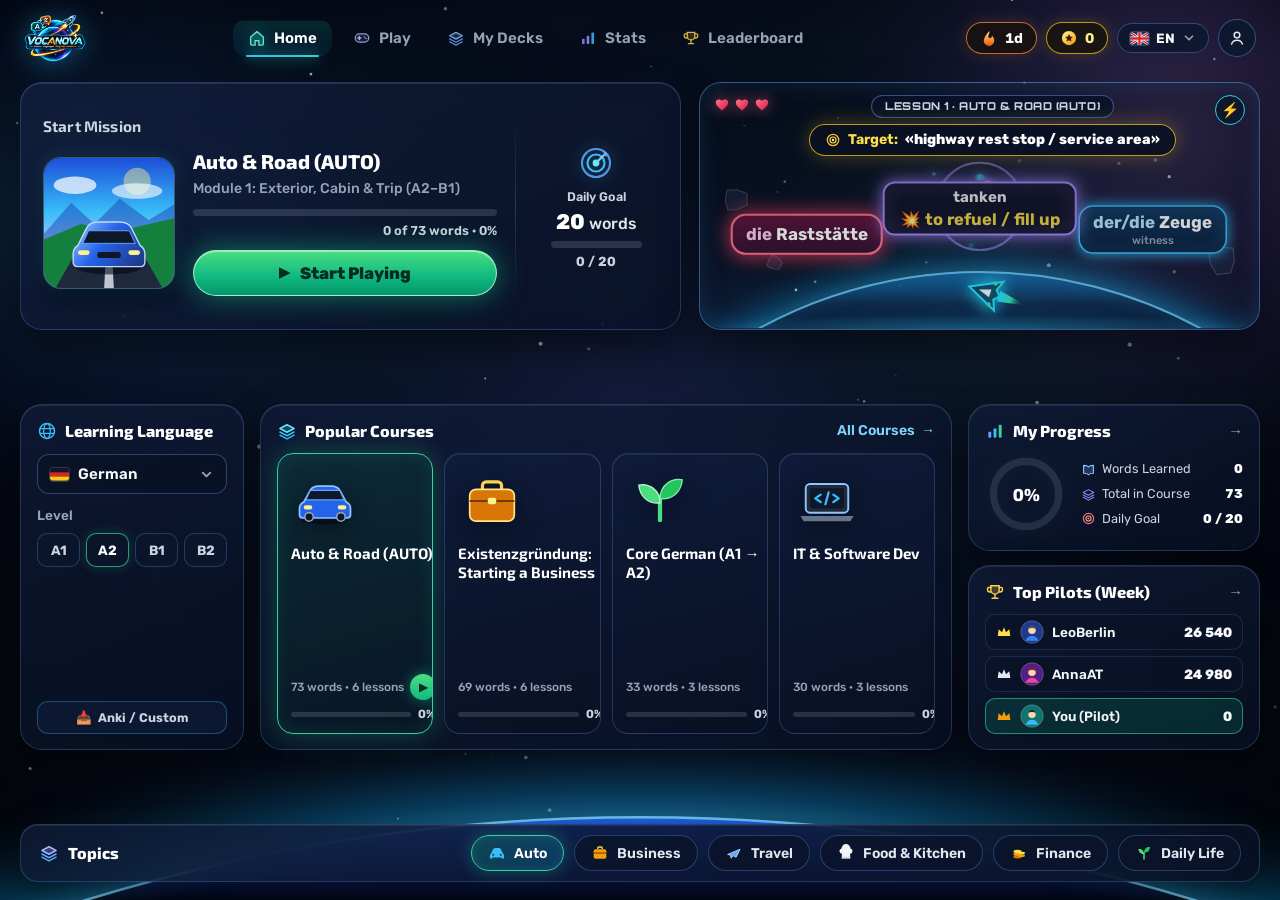
==== commit 627ef31d: "Redesign lesson complete modal to cosmic VOCANOVA victory layout" ====
--- a/index.html
+++ b/index.html
@@ -1495,52 +1495,220 @@
   <!-- Центральный оверлей: Пауза / Победа на уроке / Поражение -->
   <section class="center-overlay hidden" id="centerOverlay">
     <div class="overlay-card scrollable" id="overlayCard">
-      <div class="overlay-top-bar">
-        <div class="overlay-badges-wrap">
-          <span class="origin-badge official" id="overlayOriginBadge">🏛️ ОТ СОЗДАТЕЛЯ</span>
-          <span class="overlay-badge" id="overlayBadge">МОДУЛЬ 1 · УРОК 1</span>
-        </div>
-        <div class="lang-quick-group">
-          <button type="button" class="hud-btn native-lang-btn active" data-native-lang="ru">🇷🇺 RU</button>
-          <button type="button" class="hud-btn native-lang-btn" data-native-lang="en">🇬🇧 EN</button>
-          <button type="button" class="hud-btn native-lang-btn" data-native-lang="he">🇮🇱 עברית</button>
-        </div>
-      </div>
-
-      <h2 class="overlay-title" id="overlayTitle">Урок 1: Кузов и свет</h2>
-      <p class="overlay-desc" id="overlayDesc">
-        Сбивайте слова буква за буквой! При взрыве всплывает перевод и звучит произношение.
-      </p>
-
-      <div class="overlay-arsenal-box">
-        <div class="arsenal-header-left">
-          <span class="overlay-arsenal-title" id="overlayWeaponTitle">⚔️ Оружие корабля:</span>
-          <span class="learned-progress-pill" id="overlayLearnedPill">📖 Выучено: 0 сл.</span>
-        </div>
-        <div class="weapon-selector-row compact" id="overlayWeaponRow"></div>
-      </div>
-
-      <div class="overlay-course-row">
-        <div class="mobile-level-Chips" id="overlayLevelChips"></div>
-      </div>
-
-      <div class="overlay-actions">
-        <button type="button" class="primary-btn" id="btnStartLevel">🚀 В бой! Начать урок</button>
-        <button type="button" class="secondary-btn" id="btnNextLevel" style="display: none;">Следующий урок ➔</button>
-        <button type="button" class="secondary-btn" id="btnPracticePinned" style="display: none;">⭐ Повторить отмеченные</button>
-        <button type="button" class="secondary-btn" id="btnPracticeMistakes" style="display: none;">🎯 Ошибки</button>
-        <button type="button" class="secondary-btn" id="btnOverlayCatalog">🗂️ Все курсы</button>
-        <button type="button" class="secondary-btn" id="btnBackToTitle">🏠 На главную</button>
-      </div>
-
-      <!-- Мини-блиц после прохождения урока -->
-      <div class="quiz-box" id="levelQuizBox" style="display: none;">
-        <div class="quiz-header">
-          <span id="quizHeaderTitle">🧠 БЛИЦ: Выберите перевод!</span>
-          <span id="quizScoreText">0 / 3</span>
-        </div>
-        <div class="quiz-question" id="quizQuestionWord">der Kofferraum</div>
-        <div class="quiz-options" id="quizOptionsGrid"></div>
+      <div class="overlay-planet-glow" aria-hidden="true"></div>
+
+      <div class="overlay-chrome-bar">
+        <div class="overlay-brand-mark" aria-hidden="true">
+          <svg class="ov-brand-svg" viewBox="0 0 28 24" fill="none">
+            <ellipse cx="14" cy="12" rx="12" ry="4.5" transform="rotate(-18 14 12)" stroke="#38bdf8" stroke-width="1.6" stroke-opacity="0.9" />
+            <circle cx="14" cy="12" r="5.5" fill="#22d3ee" stroke="#bae6fd" stroke-width="1.2" />
+            <circle cx="22.5" cy="7.5" r="1.4" fill="#a855f7" />
+          </svg>
+          <span>VOCANOVA</span>
+        </div>
+
+        <div class="overlay-top-bar">
+          <div class="overlay-badges-wrap">
+            <span class="origin-badge official" id="overlayOriginBadge">🏛️ ОТ СОЗДАТЕЛЯ</span>
+            <span class="overlay-badge" id="overlayBadge">МОДУЛЬ 1 · УРОК 1</span>
+          </div>
+          <div class="lang-quick-group">
+            <button type="button" class="hud-btn native-lang-btn active" data-native-lang="ru">🇷🇺 RU</button>
+            <button type="button" class="hud-btn native-lang-btn" data-native-lang="en">🇬🇧 EN</button>
+            <button type="button" class="hud-btn native-lang-btn" data-native-lang="he">🇮🇱 עברית</button>
+          </div>
+        </div>
+
+        <button type="button" class="overlay-close-btn" id="btnCloseOverlay" aria-label="Закрыть">✕</button>
+      </div>
+
+      <div class="overlay-main-grid">
+        <div class="overlay-left-col">
+          <div class="overlay-complete-hero">
+            <div class="ov-shield-emblem" aria-hidden="true">
+              <svg viewBox="0 0 92 74" fill="none">
+                <defs>
+                  <linearGradient id="ovShieldBg" x1="46" y1="8" x2="46" y2="64" gradientUnits="userSpaceOnUse">
+                    <stop offset="0%" stop-color="#34d399" stop-opacity="0.45" />
+                    <stop offset="100%" stop-color="#0ea5e9" stop-opacity="0.22" />
+                  </linearGradient>
+                  <linearGradient id="ovShieldStroke" x1="22" y1="8" x2="70" y2="64" gradientUnits="userSpaceOnUse">
+                    <stop offset="0%" stop-color="#6ee7b7" />
+                    <stop offset="50%" stop-color="#22d3ee" />
+                    <stop offset="100%" stop-color="#38bdf8" />
+                  </linearGradient>
+                  <linearGradient id="ovOrbitRing" x1="6" y1="32" x2="86" y2="44" gradientUnits="userSpaceOnUse">
+                    <stop offset="0%" stop-color="#38bdf8" stop-opacity="0.1" />
+                    <stop offset="50%" stop-color="#60a5fa" stop-opacity="0.95" />
+                    <stop offset="100%" stop-color="#a855f7" stop-opacity="0.7" />
+                  </linearGradient>
+                </defs>
+                <ellipse cx="46" cy="40" rx="37" ry="12" transform="rotate(-12 46 40)" stroke="url(#ovOrbitRing)" stroke-width="2.2" />
+                <path d="M46 9L66 17v18c0 13.4-8.5 24.4-20 28.5C34.5 59.4 26 48.4 26 35V17L46 9Z" fill="url(#ovShieldBg)" stroke="url(#ovShieldStroke)" stroke-width="2.2" stroke-linejoin="round" />
+                <path d="M37.5 35.5l6.2 6.2L55.5 29" stroke="#d1fae5" stroke-width="3.6" stroke-linecap="round" stroke-linejoin="round" />
+                <path d="M74 16l1.3 3.2 3.2 1.3-3.2 1.3-1.3 3.2-1.3-3.2-3.2-1.3 3.2-1.3L74 16Z" fill="#fde047" />
+                <circle cx="17" cy="24" r="2.2" fill="#38bdf8" />
+              </svg>
+            </div>
+
+            <h2 class="overlay-title" id="overlayTitle">Урок 1: Кузов и свет</h2>
+
+            <div class="overlay-lesson-pill" id="overlayLessonPill">
+              <svg class="ov-lesson-book-svg" viewBox="0 0 24 24" fill="none" stroke="currentColor" stroke-width="1.9" stroke-linecap="round" stroke-linejoin="round" aria-hidden="true">
+                <path d="M2 5.5A2.5 2.5 0 0 1 4.5 3H11v17H4.5A2.5 2.5 0 0 0 2 22V5.5z" />
+                <path d="M22 5.5A2.5 2.5 0 0 0 19.5 3H13v17h6.5a2.5 2.5 0 0 1 2.5 2V5.5z" />
+              </svg>
+              <span id="overlayLessonPillLabel">Урок 1: Дом и утро</span>
+            </div>
+
+            <p class="overlay-desc" id="overlayDesc">
+              Сбивайте слова буква за буквой! При взрыве всплывает перевод и звучит произношение.
+            </p>
+          </div>
+
+          <div class="overlay-kpi-grid">
+            <div class="ov-kpi-tile kpi-learned">
+              <svg class="ov-kpi-svg" viewBox="0 0 24 24" fill="none" stroke="#34d399" stroke-width="2" stroke-linecap="round" stroke-linejoin="round" aria-hidden="true">
+                <path d="M2 5.5A2.5 2.5 0 0 1 4.5 3H11v17H4.5A2.5 2.5 0 0 0 2 22V5.5z" />
+                <path d="M22 5.5A2.5 2.5 0 0 0 19.5 3H13v17h6.5a2.5 2.5 0 0 1 2.5 2V5.5z" />
+              </svg>
+              <strong class="ov-kpi-val" id="ovStatLearnedVal">0</strong>
+              <span class="ov-kpi-lbl" id="ovStatLearnedLabel">слов выучено</span>
+            </div>
+            <div class="ov-kpi-tile kpi-mistakes">
+              <svg class="ov-kpi-svg" viewBox="0 0 24 24" fill="none" aria-hidden="true">
+                <circle cx="12" cy="12" r="8.5" stroke="#fb7185" stroke-width="2" />
+                <circle cx="12" cy="12" r="4.5" stroke="#f472b6" stroke-width="2" />
+                <circle cx="12" cy="12" r="1.8" fill="#38bdf8" />
+                <path d="M16.5 7.5 21 3" stroke="#f9a8d4" stroke-width="2" stroke-linecap="round" />
+              </svg>
+              <strong class="ov-kpi-val" id="ovStatMistakesVal">0</strong>
+              <span class="ov-kpi-lbl" id="ovStatMistakesLabel">ошибок</span>
+            </div>
+            <div class="ov-kpi-tile kpi-quiz">
+              <svg class="ov-kpi-svg" viewBox="0 0 24 24" fill="none" aria-hidden="true">
+                <path d="M9.5 4.5a3.5 3.5 0 0 0-3.3 4.6 3.5 3.5 0 0 0 .3 6.5 3.2 3.2 0 0 0 5.5 2.3V4.8a2.8 2.8 0 0 0-2.5-.3Zm5 0a2.8 2.8 0 0 0-2.5.3v13.1a3.2 3.2 0 0 0 5.5-2.3 3.5 3.5 0 0 0 .3-6.5 3.5 3.5 0 0 0-3.3-4.6Z" fill="#e879f9" fill-opacity="0.32" stroke="#d946ef" stroke-width="1.8" />
+              </svg>
+              <strong class="ov-kpi-val" id="ovStatQuizVal">1/3</strong>
+              <span class="ov-kpi-lbl" id="ovStatQuizLabel">блиц</span>
+            </div>
+            <div class="ov-kpi-tile kpi-combo">
+              <svg class="ov-kpi-svg" viewBox="0 0 24 24" fill="none" aria-hidden="true">
+                <path d="M13 2L4.5 13.5h6.2L9.5 22l9.5-11.5h-6.2L13 2z" fill="#fbbf24" stroke="#fef08a" stroke-width="1" stroke-linejoin="round" />
+              </svg>
+              <span class="ov-kpi-lbl" id="ovStatComboLabel">Комбо</span>
+              <strong class="ov-kpi-val" id="ovStatComboVal">×1</strong>
+            </div>
+          </div>
+
+          <div class="overlay-stepper-card">
+            <div class="overlay-lesson-stepper" id="overlayLessonStepper"></div>
+          </div>
+
+          <div class="overlay-course-row">
+            <div class="mobile-level-Chips" id="overlayLevelChips"></div>
+          </div>
+
+          <div class="overlay-actions">
+            <button type="button" class="secondary-btn ov-continue-btn" id="btnNextLevel" style="display: none;">
+              <span class="ov-play-tri" aria-hidden="true">▶</span>
+              <span id="labelBtnNextLevel">Продолжить</span>
+              <span class="ov-arrow-glyph" aria-hidden="true">→</span>
+            </button>
+            <button type="button" class="primary-btn ov-replay-btn" id="btnStartLevel">
+              <svg class="ov-replay-svg" viewBox="0 0 24 24" fill="none" stroke="currentColor" stroke-width="2.2" stroke-linecap="round" stroke-linejoin="round" aria-hidden="true">
+                <path d="M21 12a9 9 0 1 1-2.64-6.36" />
+                <polyline points="21 3 21 9 15 9" />
+              </svg>
+              <span id="labelBtnStartLevel">🚀 В бой! Начать урок</span>
+            </button>
+          </div>
+        </div>
+
+        <div class="overlay-right-col">
+          <div class="overlay-quiz-panel">
+            <!-- Мини-блиц после прохождения урока -->
+            <div class="quiz-box" id="levelQuizBox" style="display: none;">
+              <div class="quiz-header">
+                <div class="quiz-header-left">
+                  <svg class="quiz-brain-svg" viewBox="0 0 24 24" fill="none" aria-hidden="true">
+                    <path d="M9.5 4.5a3.5 3.5 0 0 0-3.3 4.6 3.5 3.5 0 0 0 .3 6.5 3.2 3.2 0 0 0 5.5 2.3V4.8a2.8 2.8 0 0 0-2.5-.3Zm5 0a2.8 2.8 0 0 0-2.5.3v13.1a3.2 3.2 0 0 0 5.5-2.3 3.5 3.5 0 0 0 .3-6.5 3.5 3.5 0 0 0-3.3-4.6Z" fill="#f472b6" stroke="#fbcfe8" stroke-width="1.3" />
+                  </svg>
+                  <span id="quizHeaderTitle">Быстрый блиц</span>
+                  <span class="quiz-score-pill" id="quizScoreText">1/3</span>
+                </div>
+                <div class="quiz-progress-dots" id="quizProgressDots" aria-hidden="true"></div>
+              </div>
+
+              <div class="quiz-word-row">
+                <button type="button" class="quiz-speak-btn" id="btnQuizSpeak" aria-label="Прослушать слово">
+                  <svg viewBox="0 0 24 24" fill="none" stroke="currentColor" stroke-width="2.1" stroke-linecap="round" stroke-linejoin="round" aria-hidden="true">
+                    <polygon points="11 5 6 9 2 9 2 15 6 15 11 19 11 5" fill="currentColor" fill-opacity="0.25" />
+                    <path d="M15.5 8.5a5 5 0 0 1 0 7" />
+                    <path d="M18.8 5.5a9 9 0 0 1 0 13" />
+                  </svg>
+                </button>
+                <div class="quiz-question" id="quizQuestionWord">der Kofferraum</div>
+              </div>
+
+              <div class="quiz-options" id="quizOptionsGrid"></div>
+            </div>
+
+            <div class="ov-review-actions">
+              <button type="button" class="ov-review-btn is-mistakes" id="btnPracticeMistakes" style="display: none;">
+                <svg class="ov-rev-svg" viewBox="0 0 24 24" fill="none" aria-hidden="true">
+                  <circle cx="12" cy="12" r="8.5" stroke="#a855f7" stroke-width="2" />
+                  <circle cx="12" cy="12" r="4.5" stroke="#ec4899" stroke-width="2" />
+                  <circle cx="12" cy="12" r="1.8" fill="#38bdf8" />
+                  <path d="M16.5 7.5 21 3" stroke="#67e8f9" stroke-width="2" stroke-linecap="round" />
+                </svg>
+                <span id="labelPracticeMistakes">Повторить ошибки (0)</span>
+              </button>
+
+              <button type="button" class="ov-review-btn is-pinned" id="btnPracticePinned" style="display: none;">
+                <svg class="ov-rev-svg" viewBox="0 0 24 24" fill="none" aria-hidden="true">
+                  <polygon points="12 2.8 14.9 8.7 21.4 9.6 16.7 14.2 17.8 20.7 12 17.6 6.2 20.7 7.3 14.2 2.6 9.6 9.1 8.7 12 2.8" fill="#fbbf24" stroke="#fde68a" stroke-width="1.2" stroke-linejoin="round" />
+                </svg>
+                <span id="labelPracticePinned">Повторить отмеченные (0)</span>
+              </button>
+            </div>
+          </div>
+        </div>
+      </div>
+
+      <div class="overlay-footer-bar">
+        <div class="overlay-arsenal-box">
+          <div class="arsenal-header-left">
+            <svg class="ov-arsenal-rocket-svg" viewBox="0 0 24 24" fill="none" aria-hidden="true">
+              <path d="M14.5 3.5c3.5 0 5.5 2 5.5 5.5 0 4.5-4.2 8.2-8.8 9.8l-4.5-4.5c1.6-4.6 5.3-10.8 7.8-10.8Z" fill="#e2e8f0" stroke="#93c5fd" stroke-width="1.5" />
+              <circle cx="15" cy="9" r="1.8" fill="#38bdf8" />
+              <path d="M6.7 14.3 4 17l3 3 2.7-2.7" stroke="#f97316" stroke-width="2" stroke-linecap="round" />
+            </svg>
+            <span class="overlay-arsenal-title" id="overlayWeaponTitle">⚔️ Оружие корабля:</span>
+            <span class="learned-progress-pill" id="overlayLearnedPill">📖 Выучено: 0 сл.</span>
+          </div>
+          <div class="weapon-selector-row compact" id="overlayWeaponRow"></div>
+        </div>
+
+        <span class="overlay-footer-vdiv" aria-hidden="true"></span>
+
+        <div class="overlay-footer-nav">
+          <button type="button" class="secondary-btn ov-footer-btn" id="btnOverlayCatalog">
+            <svg class="ov-foot-svg" viewBox="0 0 24 24" fill="none" aria-hidden="true">
+              <path d="M3 6.5A2.5 2.5 0 0 1 5.5 4h4.2l2 2.3H18.5A2.5 2.5 0 0 1 21 8.8v8.7A2.5 2.5 0 0 1 18.5 20h-13A2.5 2.5 0 0 1 3 17.5v-11z" fill="#f59e0b" />
+              <path d="M4.2 10A2 2 0 0 1 6.2 8.2h12.6a1.8 1.8 0 0 1 1.75 2.2l-1.5 7.4A2.2 2.2 0 0 1 16.9 20H5.6A2 2 0 0 1 3.6 17.7L4.2 10z" fill="#facc15" />
+            </svg>
+            <span id="labelOverlayCatalog">Все курсы</span>
+          </button>
+          <button type="button" class="secondary-btn ov-footer-btn" id="btnBackToTitle">
+            <svg class="ov-foot-svg" viewBox="0 0 24 24" fill="none" aria-hidden="true">
+              <path d="M3.5 11.2 12 4l8.5 7.2" stroke="#f97316" stroke-width="2.2" stroke-linecap="round" stroke-linejoin="round" />
+              <path d="M6 10.2V19a1.5 1.5 0 0 0 1.5 1.5h9A1.5 1.5 0 0 0 18 19v-8.8L12 5.2 6 10.2z" fill="#cbd5e1" />
+              <rect x="10" y="14" width="4" height="6.5" rx="1" fill="#f59e0b" />
+            </svg>
+            <span id="labelOverlayBackMenu">В меню</span>
+          </button>
+        </div>
       </div>
 
       <details class="words-accordion">
--- a/styles/02-hud-gameplay.css
+++ b/styles/02-hud-gameplay.css
@@ -552,8 +552,9 @@
   display: flex;
   align-items: center;
   justify-content: center;
-  background: rgba(3, 6, 14, 0.82);
-  backdrop-filter: blur(8px);
+  background: rgba(3, 6, 14, 0.84);
+  backdrop-filter: blur(10px);
+  -webkit-backdrop-filter: blur(10px);
   padding: 14px;
 }
 
@@ -562,20 +563,76 @@
 }
 
 .overlay-card {
-  width: min(660px, 96vw);
-  max-height: 90dvh;
+  position: relative;
+  width: min(680px, 96vw);
+  max-height: 92dvh;
   overflow-y: auto;
-  background: var(--bg-panel-strong);
-  border: 1px solid var(--border-bright);
-  border-radius: 18px;
-  padding: 20px 22px;
-  box-shadow: 0 20px 60px rgba(0, 0, 0, 0.85);
-  display: flex;
-  flex-direction: column;
-  gap: 14px;
+  background: linear-gradient(165deg, rgba(10, 19, 40, 0.96) 0%, rgba(6, 11, 24, 0.98) 100%);
+  border: 1px solid rgba(56, 189, 248, 0.42);
+  border-radius: 20px;
+  padding: 18px 22px;
+  box-shadow: 0 24px 64px rgba(0, 0, 0, 0.86);
+  display: flex;
+  flex-direction: column;
+  gap: 13px;
+}
+
+.overlay-planet-glow {
+  display: none;
+}
+
+.overlay-chrome-bar {
+  position: relative;
+  z-index: 3;
+  display: flex;
+  align-items: center;
+  justify-content: space-between;
+  gap: 10px;
+}
+
+.overlay-brand-mark {
+  display: none;
+  align-items: center;
+  gap: 8px;
+  font-family: var(--font-heading);
+  font-size: 0.96rem;
+  font-weight: 800;
+  letter-spacing: 0.08em;
+  color: #f8fafc;
+}
+
+.ov-brand-svg {
+  width: 26px;
+  height: 22px;
+  flex-shrink: 0;
+  filter: drop-shadow(0 0 8px rgba(56, 189, 248, 0.55));
+}
+
+.overlay-close-btn {
+  width: 32px;
+  height: 32px;
+  border-radius: 10px;
+  border: 1px solid rgba(148, 163, 184, 0.34);
+  background: rgba(15, 23, 42, 0.85);
+  color: #cbd5e1;
+  font-size: 0.92rem;
+  font-weight: 700;
+  display: inline-flex;
+  align-items: center;
+  justify-content: center;
+  cursor: pointer;
+  flex-shrink: 0;
+  transition: all 0.14s ease;
+}
+
+.overlay-close-btn:hover {
+  border-color: rgba(56, 189, 248, 0.72);
+  color: #ffffff;
+  background: rgba(30, 41, 59, 0.95);
 }
 
 .overlay-top-bar {
+  flex: 1 1 auto;
   display: flex;
   align-items: center;
   justify-content: space-between;
@@ -599,18 +656,70 @@
   color: var(--accent-cyan);
 }
 
+.overlay-main-grid {
+  position: relative;
+  z-index: 2;
+  display: flex;
+  flex-direction: column;
+  gap: 13px;
+}
+
+.overlay-left-col,
+.overlay-right-col,
+.overlay-quiz-panel {
+  display: flex;
+  flex-direction: column;
+  gap: 12px;
+  min-width: 0;
+}
+
+.overlay-complete-hero {
+  display: flex;
+  flex-direction: column;
+  gap: 8px;
+}
+
+.ov-shield-emblem,
+.overlay-lesson-pill,
+.overlay-kpi-grid,
+.overlay-stepper-card,
+.ov-replay-svg {
+  display: none;
+}
+
 .overlay-title {
   font-family: var(--font-heading);
   font-size: clamp(1.45rem, 2.2vw, 1.85rem);
   font-weight: 800;
-  line-height: 1.22;
-  color: #ffffff;
+  line-height: 1.18;
+  color: #ffffff;
+  margin: 0;
 }
 
 .overlay-desc {
-  font-size: 0.95rem;
-  line-height: 1.5;
+  font-size: 0.94rem;
+  line-height: 1.48;
   color: #e2e8f0;
+  margin: 0;
+}
+
+.overlay-footer-bar {
+  position: relative;
+  z-index: 2;
+  display: flex;
+  flex-direction: column;
+  gap: 11px;
+}
+
+.overlay-footer-vdiv {
+  display: none;
+}
+
+.overlay-footer-nav {
+  display: flex;
+  align-items: center;
+  gap: 9px;
+  flex-wrap: wrap;
 }
 
 .overlay-arsenal-box {
@@ -621,6 +730,17 @@
   border-radius: 12px;
   background: rgba(15, 23, 42, 0.72);
   border: 1px solid rgba(56, 189, 248, 0.25);
+}
+
+.arsenal-header-left {
+  display: inline-flex;
+  align-items: center;
+  gap: 7px;
+  flex-wrap: wrap;
+}
+
+.ov-arsenal-rocket-svg {
+  display: none;
 }
 
 .overlay-arsenal-title {
@@ -670,6 +790,8 @@
 }
 
 .words-accordion {
+  position: relative;
+  z-index: 2;
   border: 1px solid rgba(148, 163, 184, 0.24);
   border-radius: 12px;
   background: rgba(8, 13, 26, 0.75);
@@ -736,6 +858,10 @@
 
 .primary-btn {
   flex: 1 1 auto;
+  display: inline-flex;
+  align-items: center;
+  justify-content: center;
+  gap: 8px;
   padding: 12px 20px;
   border-radius: 12px;
   border: none;
@@ -750,74 +876,794 @@
 }
 
 .secondary-btn {
-  padding: 11px 16px;
+  display: inline-flex;
+  align-items: center;
+  justify-content: center;
+  gap: 7px;
+  padding: 10px 15px;
   border-radius: 12px;
-  border: 1px solid rgba(148, 163, 184, 0.4);
-  background: rgba(30, 41, 59, 0.85);
+  border: 1px solid rgba(148, 163, 184, 0.38);
+  background: rgba(20, 31, 56, 0.88);
   color: #f8fafc;
   font-family: var(--font-ui);
-  font-size: 0.94rem;
+  font-size: 0.9rem;
   font-weight: 600;
   cursor: pointer;
+  transition: all 0.14s ease;
+}
+
+.secondary-btn:hover {
+  border-color: rgba(56, 189, 248, 0.65);
+  background: rgba(30, 41, 59, 0.95);
+}
+
+.ov-foot-svg,
+.ov-rev-svg {
+  width: 16px;
+  height: 16px;
+  flex-shrink: 0;
+}
+
+.ov-review-actions {
+  display: flex;
+  align-items: center;
+  gap: 9px;
+  flex-wrap: wrap;
+}
+
+.ov-review-btn {
+  display: inline-flex;
+  align-items: center;
+  justify-content: center;
+  gap: 8px;
+  padding: 9px 13px;
+  border-radius: 12px;
+  border: 1px solid rgba(148, 163, 184, 0.34);
+  background: rgba(15, 23, 42, 0.88);
+  color: #f8fafc;
+  font-family: var(--font-ui);
+  font-size: 0.86rem;
+  font-weight: 700;
+  cursor: pointer;
+  transition: all 0.14s ease;
+}
+
+.ov-review-btn:disabled,
+.ov-review-btn.is-empty {
+  opacity: 0.48;
+  cursor: default;
 }
 
 /* Мини-блиц после уровня */
 .quiz-box {
   background: rgba(15, 23, 42, 0.92);
   border: 1px solid rgba(56, 189, 248, 0.38);
-  border-radius: 13px;
+  border-radius: 14px;
   padding: 14px 16px;
   display: flex;
   flex-direction: column;
-  gap: 10px;
+  gap: 11px;
 }
 
 .quiz-header {
   display: flex;
   align-items: center;
   justify-content: space-between;
+  gap: 8px;
   font-family: var(--font-heading);
-  font-size: 0.9rem;
+  font-size: 0.92rem;
   color: var(--accent-cyan);
   font-weight: 800;
 }
 
+.quiz-header-left {
+  display: inline-flex;
+  align-items: center;
+  gap: 8px;
+}
+
+.quiz-brain-svg {
+  width: 20px;
+  height: 20px;
+  flex-shrink: 0;
+}
+
+.quiz-score-pill {
+  padding: 2px 8px;
+  border-radius: 999px;
+  background: rgba(30, 41, 59, 0.92);
+  border: 1px solid rgba(148, 163, 184, 0.3);
+  color: #f8fafc;
+  font-size: 0.78rem;
+  font-weight: 800;
+}
+
+.quiz-progress-dots {
+  display: inline-flex;
+  align-items: center;
+  gap: 0;
+}
+
+.quiz-dot {
+  width: 11px;
+  height: 11px;
+  border-radius: 50%;
+  border: 1.5px solid rgba(148, 163, 184, 0.55);
+  background: rgba(15, 23, 42, 0.9);
+  transition: all 0.2s ease;
+}
+
+.quiz-dot.is-current,
+.quiz-dot.is-ok {
+  border-color: #6ee7b7;
+  background: #34d399;
+  box-shadow: 0 0 10px rgba(52, 211, 153, 0.85);
+}
+
+.quiz-dot.is-wrong {
+  border-color: #fda4af;
+  background: #fb7185;
+  box-shadow: 0 0 9px rgba(251, 113, 133, 0.7);
+}
+
+.quiz-dot-line {
+  width: 18px;
+  height: 2px;
+  background: rgba(148, 163, 184, 0.34);
+}
+
+.quiz-dot-line.is-done {
+  background: #34d399;
+}
+
+.quiz-word-row {
+  display: flex;
+  align-items: center;
+  gap: 12px;
+  min-width: 0;
+}
+
+.quiz-speak-btn {
+  width: 36px;
+  height: 36px;
+  border-radius: 10px;
+  border: 1px solid rgba(56, 189, 248, 0.5);
+  background: rgba(14, 165, 233, 0.22);
+  color: #38bdf8;
+  display: inline-flex;
+  align-items: center;
+  justify-content: center;
+  cursor: pointer;
+  flex-shrink: 0;
+  transition: all 0.14s ease;
+}
+
+.quiz-speak-btn svg {
+  width: 18px;
+  height: 18px;
+}
+
+.quiz-speak-btn:hover {
+  border-color: #67e8f9;
+  background: rgba(14, 165, 233, 0.36);
+  color: #ffffff;
+}
+
 .quiz-question {
   font-family: var(--font-words);
-  font-size: 1.75rem;
-  font-weight: 700;
-  line-height: 1.2;
-  color: #ffffff;
+  font-size: 1.7rem;
+  font-weight: 800;
+  line-height: 1.18;
+  color: #ffffff;
+  word-break: break-word;
 }
 
 .quiz-options {
   display: grid;
   grid-template-columns: 1fr 1fr;
-  gap: 8px;
+  gap: 10px;
 }
 
 .quiz-opt-btn {
-  padding: 10px 12px;
-  border-radius: 9px;
-  border: 1px solid rgba(148, 163, 184, 0.32);
-  background: rgba(30, 41, 59, 0.85);
+  padding: 11px 13px;
+  border-radius: 11px;
+  border: 1px solid rgba(100, 148, 214, 0.32);
+  background: rgba(20, 31, 56, 0.85);
   color: #f8fafc;
   font-family: var(--font-ui);
   font-size: 0.9rem;
   font-weight: 600;
+  line-height: 1.3;
   text-align: left;
   cursor: pointer;
+  transition: all 0.14s ease;
+}
+
+.quiz-opt-btn:hover:not(:disabled) {
+  border-color: rgba(56, 189, 248, 0.72);
+  background: rgba(28, 43, 76, 0.96);
 }
 
 .quiz-opt-btn.correct {
   border-color: var(--accent-emerald);
-  background: rgba(52, 211, 153, 0.28);
+  background: rgba(16, 185, 129, 0.28);
   color: #d1fae5;
 }
 
 .quiz-opt-btn.wrong {
   border-color: var(--accent-rose);
-  background: rgba(251, 113, 133, 0.28);
+  background: rgba(244, 63, 94, 0.28);
   color: #ffe4e6;
 }
 
+/* ==========================================================================
+   ОКНО ПОБЕДЫ НА УРОКЕ (.overlay-card.mode-complete — макет VOCANOVA)
+   ========================================================================== */
+.overlay-card.mode-complete {
+  width: min(1020px, 95vw);
+  padding: 16px 22px 15px;
+  border-radius: 22px;
+  border: 1.5px solid rgba(56, 189, 248, 0.56);
+  background:
+    radial-gradient(ellipse 65% 42% at 24% 8%, rgba(16, 185, 129, 0.14) 0%, transparent 72%),
+    radial-gradient(ellipse 58% 42% at 72% 10%, rgba(139, 92, 246, 0.16) 0%, transparent 75%),
+    linear-gradient(168deg, rgba(10, 18, 39, 0.97) 0%, rgba(6, 11, 24, 0.98) 100%);
+  box-shadow:
+    0 24px 72px rgba(0, 0, 0, 0.9),
+    0 0 38px rgba(14, 165, 233, 0.24),
+    inset 0 1px 0 rgba(186, 230, 253, 0.25);
+  overflow-x: hidden;
+  gap: 14px;
+}
+
+.overlay-card.mode-complete .overlay-planet-glow {
+  display: block;
+  position: absolute;
+  top: 26px;
+  right: 175px;
+  width: 240px;
+  height: 120px;
+  border-radius: 50%;
+  background: radial-gradient(circle at 50% 42%, rgba(99, 102, 241, 0.42) 0%, rgba(56, 189, 248, 0.24) 44%, transparent 78%);
+  box-shadow: inset 0 2px 16px rgba(167, 139, 250, 0.55);
+  -webkit-mask-image: linear-gradient(180deg, rgba(0, 0, 0, 0.95) 0%, rgba(0, 0, 0, 0) 78%);
+  mask-image: linear-gradient(180deg, rgba(0, 0, 0, 0.95) 0%, rgba(0, 0, 0, 0) 78%);
+  pointer-events: none;
+  z-index: 0;
+}
+
+[dir="rtl"] .overlay-card.mode-complete .overlay-planet-glow {
+  right: auto;
+  left: 175px;
+}
+
+.overlay-card.mode-complete .overlay-brand-mark {
+  display: inline-flex;
+}
+
+.overlay-card.mode-complete .overlay-top-bar,
+.overlay-card.mode-complete .overlay-desc,
+.overlay-card.mode-complete .overlay-course-row,
+.overlay-card.mode-complete #overlayLearnedPill {
+  display: none;
+}
+
+.overlay-card.mode-complete:not(.no-quiz) .words-accordion {
+  display: none;
+}
+
+.overlay-card.mode-complete .overlay-main-grid {
+  display: grid;
+  grid-template-columns: minmax(0, 1.03fr) minmax(0, 1fr);
+  gap: 20px;
+  align-items: stretch;
+}
+
+.overlay-card.mode-complete .overlay-left-col {
+  gap: 12px;
+  justify-content: space-between;
+}
+
+.overlay-card.mode-complete .overlay-complete-hero {
+  align-items: center;
+  text-align: center;
+  gap: 7px;
+  margin-top: -6px;
+}
+
+.overlay-card.mode-complete .ov-shield-emblem {
+  display: flex;
+  align-items: center;
+  justify-content: center;
+  width: 82px;
+  height: 62px;
+  filter: drop-shadow(0 0 18px rgba(52, 211, 153, 0.45));
+}
+
+.overlay-card.mode-complete .ov-shield-emblem svg {
+  width: 100%;
+  height: 100%;
+}
+
+.overlay-card.mode-complete .overlay-title {
+  font-size: clamp(1.58rem, 2.25vw, 1.98rem);
+  letter-spacing: -0.01em;
+}
+
+.overlay-card.mode-complete .overlay-lesson-pill {
+  display: inline-flex;
+  align-items: center;
+  gap: 7px;
+  padding: 5px 15px;
+  border-radius: 999px;
+  border: 1px solid rgba(52, 211, 153, 0.52);
+  background: rgba(6, 78, 59, 0.42);
+  color: #e2e8f0;
+  font-family: var(--font-ui);
+  font-size: 0.85rem;
+  font-weight: 700;
+  box-shadow: 0 0 14px rgba(16, 185, 129, 0.22);
+}
+
+.ov-lesson-book-svg {
+  width: 15px;
+  height: 15px;
+  color: #6ee7b7;
+  flex-shrink: 0;
+}
+
+/* 4 цветных KPI-квадрата */
+.overlay-card.mode-complete .overlay-kpi-grid {
+  display: grid;
+  grid-template-columns: repeat(4, minmax(0, 1fr));
+  gap: 9px;
+}
+
+.ov-kpi-tile {
+  border-radius: 14px;
+  padding: 10px 6px;
+  display: flex;
+  flex-direction: column;
+  align-items: center;
+  justify-content: center;
+  gap: 3px;
+  text-align: center;
+  border: 1px solid rgba(148, 163, 184, 0.25);
+  background: rgba(15, 23, 42, 0.82);
+}
+
+.ov-kpi-svg {
+  width: 18px;
+  height: 18px;
+  margin-bottom: 2px;
+}
+
+.ov-kpi-val {
+  font-family: var(--font-heading);
+  font-size: 1.48rem;
+  font-weight: 800;
+  line-height: 1.04;
+  color: #ffffff;
+}
+
+.ov-kpi-lbl {
+  font-family: var(--font-ui);
+  font-size: 0.72rem;
+  font-weight: 600;
+  color: #cbd5e1;
+  line-height: 1.15;
+}
+
+.ov-kpi-tile.kpi-learned {
+  border-color: rgba(45, 212, 191, 0.46);
+  background: linear-gradient(180deg, rgba(13, 56, 62, 0.65) 0%, rgba(10, 26, 39, 0.9) 100%);
+  box-shadow: inset 0 1px 0 rgba(94, 234, 212, 0.16);
+}
+
+.ov-kpi-tile.kpi-mistakes {
+  border-color: rgba(244, 114, 182, 0.48);
+  background: linear-gradient(180deg, rgba(72, 22, 54, 0.68) 0%, rgba(28, 14, 34, 0.92) 100%);
+  box-shadow: inset 0 1px 0 rgba(251, 182, 206, 0.15);
+}
+
+.ov-kpi-tile.kpi-quiz {
+  border-color: rgba(168, 85, 247, 0.48);
+  background: linear-gradient(180deg, rgba(59, 26, 89, 0.68) 0%, rgba(23, 15, 46, 0.92) 100%);
+  box-shadow: inset 0 1px 0 rgba(216, 180, 254, 0.16);
+}
+
+.ov-kpi-tile.kpi-combo {
+  border-color: rgba(245, 158, 11, 0.5);
+  background: linear-gradient(180deg, rgba(72, 51, 18, 0.68) 0%, rgba(26, 20, 14, 0.92) 100%);
+  box-shadow: inset 0 1px 0 rgba(253, 230, 138, 0.18);
+}
+
+.ov-kpi-tile.kpi-combo .ov-kpi-lbl {
+  color: #fde68a;
+  font-weight: 700;
+}
+
+/* Дорожная карта 3 уроков */
+.overlay-card.mode-complete .overlay-stepper-card {
+  display: block;
+  border-radius: 15px;
+  padding: 11px 14px;
+  background: rgba(11, 20, 42, 0.78);
+  border: 1px solid rgba(100, 148, 214, 0.24);
+}
+
+.overlay-lesson-stepper {
+  display: flex;
+  align-items: flex-start;
+  justify-content: space-between;
+  gap: 4px;
+}
+
+.ov-step-node {
+  flex: 1 1 0;
+  min-width: 0;
+  background: transparent;
+  border: none;
+  padding: 0 3px;
+  display: flex;
+  flex-direction: column;
+  align-items: center;
+  gap: 4px;
+  cursor: pointer;
+  color: #94a3b8;
+  transition: transform 0.14s ease, color 0.14s ease;
+}
+
+.ov-step-node:hover {
+  transform: translateY(-1px);
+  color: #ffffff;
+}
+
+.ov-step-circle {
+  width: 24px;
+  height: 24px;
+  border-radius: 50%;
+  border: 1.5px solid rgba(148, 163, 184, 0.48);
+  background: rgba(15, 23, 42, 0.95);
+  color: #ffffff;
+  font-size: 0.78rem;
+  font-weight: 900;
+  display: inline-flex;
+  align-items: center;
+  justify-content: center;
+}
+
+.ov-step-node.is-done .ov-step-circle {
+  border-color: #6ee7b7;
+  background: linear-gradient(180deg, #34d399 0%, #10b981 100%);
+  color: #022c22;
+  box-shadow: 0 0 14px rgba(52, 211, 153, 0.72);
+}
+
+.ov-step-node.is-current:not(.is-done) .ov-step-circle {
+  border-color: #38bdf8;
+  box-shadow: 0 0 12px rgba(56, 189, 248, 0.6);
+}
+
+.ov-step-tag {
+  padding: 1px 8px;
+  border-radius: 999px;
+  border: 1px solid rgba(148, 163, 184, 0.28);
+  background: rgba(30, 41, 59, 0.85);
+  color: #cbd5e1;
+  font-family: var(--font-ui);
+  font-size: 0.68rem;
+  font-weight: 700;
+}
+
+.ov-step-node.is-done .ov-step-tag {
+  border-color: rgba(52, 211, 153, 0.55);
+  background: rgba(6, 78, 59, 0.65);
+  color: #a7f3d0;
+}
+
+.ov-step-name {
+  font-family: var(--font-ui);
+  font-size: 0.72rem;
+  font-weight: 600;
+  line-height: 1.18;
+  color: #cbd5e1;
+  text-align: center;
+  display: -webkit-box;
+  -webkit-line-clamp: 2;
+  -webkit-box-orient: vertical;
+  overflow: hidden;
+  max-width: 100%;
+}
+
+.ov-step-node.is-done .ov-step-name,
+.ov-step-node.is-current .ov-step-name {
+  color: #f8fafc;
+}
+
+.ov-step-connector {
+  flex: 0.55 1 18px;
+  height: 2px;
+  margin-top: 11px;
+  border-radius: 999px;
+  background: rgba(148, 163, 184, 0.28);
+}
+
+.ov-step-connector.is-done {
+  background: linear-gradient(90deg, #34d399, rgba(52, 211, 153, 0.35));
+  box-shadow: 0 0 8px rgba(52, 211, 153, 0.65);
+}
+
+[dir="rtl"] .ov-step-connector.is-done {
+  background: linear-gradient(270deg, #34d399, rgba(52, 211, 153, 0.35));
+}
+
+/* Кнопки левой колонки (Продолжить + Пройти ещё раз) */
+.overlay-card.mode-complete .overlay-actions {
+  flex-direction: column;
+  align-items: stretch;
+  gap: 8px;
+}
+
+.overlay-card.mode-complete .ov-replay-svg {
+  display: inline-block;
+  width: 16px;
+  height: 16px;
+  flex-shrink: 0;
+}
+
+.overlay-card.mode-complete.has-next-lesson .ov-continue-btn {
+  order: 1;
+  height: 46px;
+  padding: 0 22px;
+  border-radius: 13px;
+  border: 1px solid rgba(165, 243, 252, 0.65);
+  background: linear-gradient(90deg, #22d3ee 0%, #2dd4bf 50%, #34d399 100%);
+  color: #041d24;
+  font-family: var(--font-heading);
+  font-size: 1.05rem;
+  font-weight: 800;
+  box-shadow: 0 0 26px rgba(45, 212, 191, 0.42), inset 0 1px 0 rgba(255, 255, 255, 0.55);
+}
+
+.overlay-card.mode-complete.has-next-lesson .ov-continue-btn:hover {
+  filter: brightness(1.06);
+  transform: translateY(-1px);
+}
+
+.overlay-card.mode-complete.has-next-lesson .ov-replay-btn {
+  order: 2;
+  height: 40px;
+  padding: 0 18px;
+  border-radius: 12px;
+  border: 1px solid rgba(100, 148, 214, 0.34);
+  background: rgba(15, 23, 42, 0.78);
+  color: #e2e8f0;
+  font-size: 0.9rem;
+  font-weight: 700;
+  box-shadow: none;
+}
+
+.overlay-card.mode-complete.has-next-lesson .ov-replay-btn:hover {
+  border-color: rgba(56, 189, 248, 0.62);
+  color: #ffffff;
+  background: rgba(24, 36, 62, 0.9);
+}
+
+[dir="rtl"] .ov-play-tri,
+[dir="rtl"] .ov-arrow-glyph {
+  display: inline-block;
+  transform: scaleX(-1);
+}
+
+/* Правая колонка победного окна (Быстрый блиц + 2 кнопки повтора) */
+.overlay-card.mode-complete .overlay-quiz-panel {
+  height: 100%;
+  border-radius: 18px;
+  padding: 15px 16px;
+  background: linear-gradient(175deg, rgba(12, 22, 46, 0.88) 0%, rgba(8, 15, 32, 0.94) 100%);
+  border: 1px solid rgba(100, 148, 214, 0.28);
+  box-shadow: inset 0 1px 0 rgba(255, 255, 255, 0.06);
+  justify-content: space-between;
+  gap: 12px;
+}
+
+.overlay-card.mode-complete .quiz-box {
+  background: transparent;
+  border: none;
+  border-radius: 0;
+  padding: 0;
+  flex: 1 1 auto;
+  justify-content: space-between;
+  gap: 12px;
+}
+
+.overlay-card.mode-complete .quiz-header {
+  padding-bottom: 10px;
+  border-bottom: 1px solid rgba(56, 189, 248, 0.26);
+  box-shadow: 0 4px 12px -8px rgba(56, 189, 248, 0.45);
+  color: #ffffff;
+  font-size: 0.98rem;
+}
+
+.overlay-card.mode-complete .quiz-word-row {
+  padding: 4px 0;
+}
+
+.overlay-card.mode-complete .quiz-question {
+  font-size: clamp(1.48rem, 2vw, 1.82rem);
+}
+
+.overlay-card.mode-complete .quiz-opt-btn {
+  min-height: 60px;
+  display: flex;
+  align-items: center;
+  border-radius: 12px;
+  background: rgba(19, 30, 54, 0.92);
+  border: 1px solid rgba(100, 148, 214, 0.28);
+  padding: 10px 13px;
+  font-size: 0.89rem;
+}
+
+.overlay-card.mode-complete .ov-review-actions {
+  display: grid;
+  grid-template-columns: repeat(2, minmax(0, 1fr));
+  gap: 9px;
+  padding-top: 2px;
+}
+
+.overlay-card.mode-complete .ov-review-btn {
+  width: 100%;
+  min-height: 46px;
+  padding: 8px 10px;
+  border-radius: 12px;
+  font-size: 0.8rem;
+  font-weight: 700;
+  line-height: 1.2;
+  text-align: start;
+  justify-content: flex-start;
+}
+
+.overlay-card.mode-complete .ov-review-btn.is-mistakes {
+  border-color: rgba(168, 85, 247, 0.56);
+  background: linear-gradient(160deg, rgba(44, 24, 68, 0.72), rgba(15, 23, 42, 0.9));
+  box-shadow: 0 0 16px rgba(168, 85, 247, 0.16);
+}
+
+.overlay-card.mode-complete .ov-review-btn.is-pinned {
+  border-color: rgba(245, 158, 11, 0.56);
+  background: linear-gradient(160deg, rgba(58, 42, 18, 0.72), rgba(15, 23, 42, 0.9));
+  box-shadow: 0 0 16px rgba(245, 158, 11, 0.16);
+}
+
+/* Нижняя полоса: Арсенал + разделитель + Все курсы / В меню */
+.overlay-card.mode-complete .overlay-footer-bar {
+  flex-direction: row;
+  align-items: center;
+  justify-content: space-between;
+  gap: 12px;
+  padding: 10px 14px;
+  border-radius: 15px;
+  background: rgba(10, 18, 38, 0.86);
+  border: 1px solid rgba(100, 148, 214, 0.24);
+}
+
+.overlay-card.mode-complete .overlay-arsenal-box {
+  flex: 1 1 auto;
+  min-width: 0;
+  flex-direction: row;
+  align-items: center;
+  gap: 9px;
+  padding: 0;
+  border: none;
+  background: transparent;
+}
+
+.overlay-card.mode-complete .arsenal-header-left {
+  flex-wrap: nowrap;
+  flex-shrink: 0;
+  gap: 6px;
+}
+
+.overlay-card.mode-complete .ov-arsenal-rocket-svg {
+  display: inline-block;
+  width: 17px;
+  height: 17px;
+  flex-shrink: 0;
+}
+
+.overlay-card.mode-complete .overlay-arsenal-title {
+  color: #cbd5e1;
+  font-size: 0.81rem;
+  font-weight: 700;
+  white-space: nowrap;
+}
+
+.overlay-card.mode-complete .weapon-selector-row.compact {
+  display: flex;
+  align-items: center;
+  flex-wrap: nowrap;
+  gap: 4px;
+  padding-bottom: 0;
+  overflow-x: auto;
+  scrollbar-width: none;
+  -ms-overflow-style: none;
+  min-width: 0;
+}
+
+.overlay-card.mode-complete .weapon-selector-row.compact::-webkit-scrollbar {
+  display: none;
+}
+
+.overlay-card.mode-complete .weapon-selector-row.compact .weapon-pill-btn {
+  flex: 0 0 auto;
+  height: 28px;
+  padding: 0 8px;
+  border-radius: 999px;
+  gap: 3px;
+  background: rgba(15, 25, 48, 0.9);
+}
+
+.overlay-card.mode-complete .weapon-selector-row.compact .weapon-pill-btn.active {
+  background: linear-gradient(135deg, rgba(16, 185, 129, 0.24), rgba(14, 165, 233, 0.22));
+  border-color: rgba(56, 189, 248, 0.72);
+}
+
+.overlay-card.mode-complete .weapon-selector-row.compact .weapon-pill-icon {
+  font-size: 0.84rem;
+}
+
+.overlay-card.mode-complete .weapon-selector-row.compact .weapon-pill-name {
+  font-size: 0.72rem;
+}
+
+.overlay-card.mode-complete .weapon-selector-row.compact .weapon-lock-tag {
+  display: none;
+}
+
+.overlay-card.mode-complete .overlay-footer-vdiv {
+  display: inline-block;
+  width: 1px;
+  height: 24px;
+  background: rgba(148, 163, 184, 0.24);
+  flex-shrink: 0;
+}
+
+.overlay-card.mode-complete .overlay-footer-nav {
+  flex-shrink: 0;
+  gap: 8px;
+}
+
+.overlay-card.mode-complete .ov-footer-btn {
+  height: 32px;
+  padding: 0 13px;
+  border-radius: 10px;
+  font-size: 0.8rem;
+  font-weight: 700;
+}
+
+@media (max-width: 860px) {
+  .overlay-card.mode-complete {
+    padding: 14px 14px;
+  }
+
+  .overlay-card.mode-complete .overlay-main-grid {
+    grid-template-columns: 1fr;
+    gap: 14px;
+  }
+
+  .overlay-card.mode-complete .overlay-footer-bar {
+    flex-direction: column;
+    align-items: stretch;
+  }
+
+  .overlay-card.mode-complete .overlay-footer-vdiv {
+    display: none;
+  }
+
+  .overlay-card.mode-complete .overlay-footer-nav {
+    display: grid;
+    grid-template-columns: 1fr 1fr;
+  }
+}
+
--- a/styles/08-mobile.css
+++ b/styles/08-mobile.css
@@ -1940,6 +1940,41 @@
     box-shadow: 0 0 12px rgba(250, 204, 21, 0.22);
     color: #facc15;
   }
+
+  .overlay-card.mode-complete {
+    padding: 14px 12px;
+    border-radius: 18px;
+    gap: 11px;
+  }
+
+  .overlay-card.mode-complete .overlay-kpi-grid {
+    gap: 6px;
+  }
+
+  .overlay-card.mode-complete .ov-kpi-val {
+    font-size: 1.24rem;
+  }
+
+  .overlay-card.mode-complete .ov-kpi-lbl {
+    font-size: 0.66rem;
+  }
+
+  .overlay-card.mode-complete .quiz-header {
+    flex-wrap: wrap;
+    row-gap: 6px;
+  }
+
+  .overlay-card.mode-complete .quiz-score-pill {
+    white-space: nowrap;
+  }
+
+  .overlay-card.mode-complete .quiz-options {
+    grid-template-columns: 1fr;
+  }
+
+  .overlay-card.mode-complete .ov-review-actions {
+    grid-template-columns: 1fr;
+  }
 }
 
 /* Защита для сверхузких телефонов (320px–370px): ни один элемент шапки не вылезает */
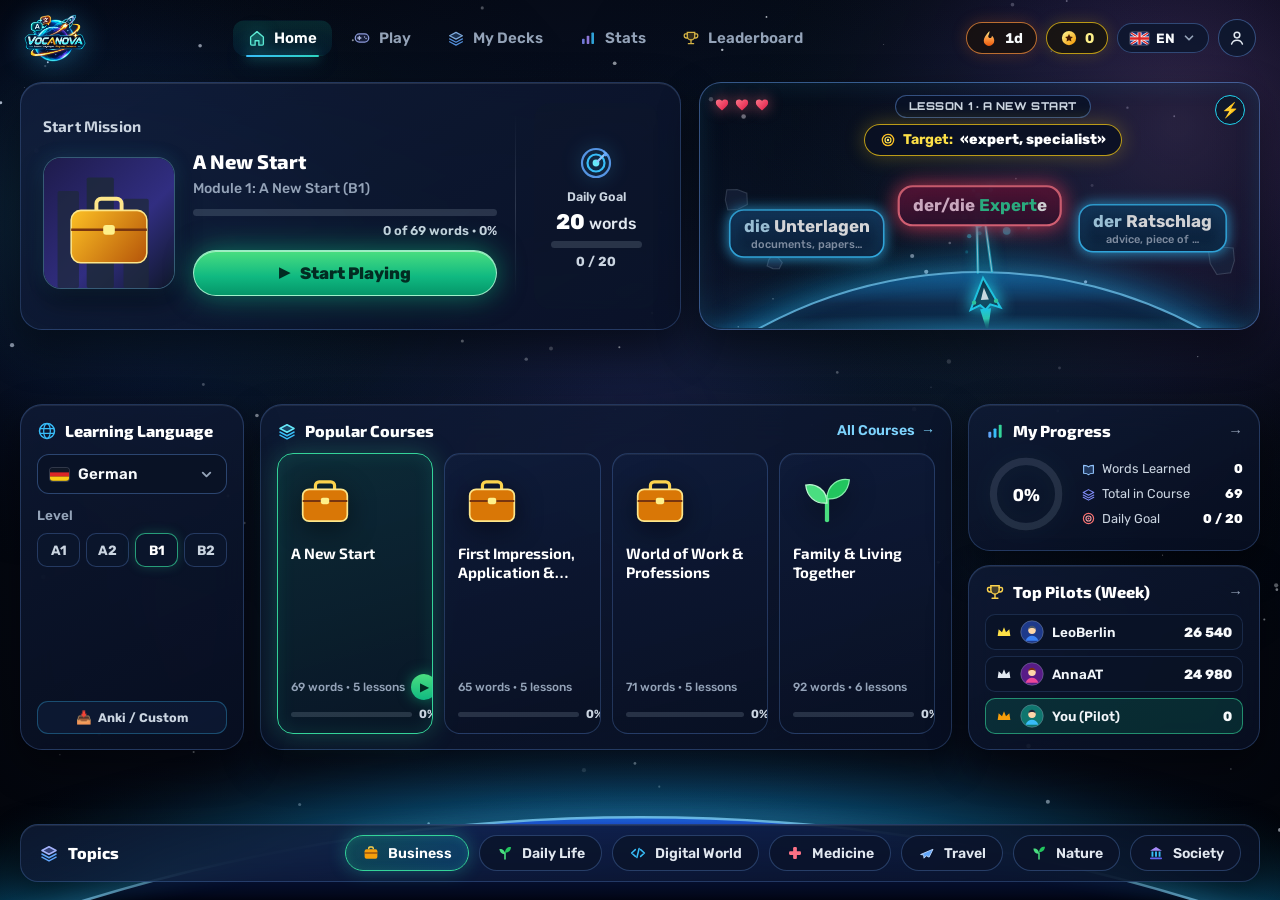
==== commit 64ac8630: "feat(catalog,i18n): replace catalog with 12 B1 themes (~15w lessons) and full 8-language bidirection" ====
--- a/index.html
+++ b/index.html
@@ -3,7 +3,7 @@
 <head>
   <meta charset="UTF-8" />
   <meta name="viewport" content="width=device-width, initial-scale=1.0, maximum-scale=1.0, user-scalable=no, viewport-fit=cover" />
-  <title>VOCANOVA — Космический языковой шутер (DE · EN · ES | Gemini 3.8 TTS | Anki .apkg)</title>
+  <title>VOCANOVA — Космический языковой шутер (DE · EN · ES · RU · UK · TR · HE · AR | Gemini 3.8 TTS | Anki .apkg)</title>
   <link rel="icon" type="image/svg+xml" href="image/favicon.svg" />
   <link rel="icon" type="image/png" sizes="64x64" href="image/favicon-64.png" />
   <link rel="icon" type="image/png" sizes="32x32" href="image/favicon-32.png" />
@@ -12,7 +12,7 @@
   <link rel="preconnect" href="https://fonts.googleapis.com" />
   <link rel="preconnect" href="https://fonts.gstatic.com" crossorigin />
   <link
-    href="https://fonts.googleapis.com/css2?family=Exo+2:wght@600;700;800;900&family=Noto+Sans+Hebrew:wght@400;500;600;700;800;900&family=Orbitron:wght@700;800;900&family=Rubik:wght@400;500;600;700;800;900&display=swap"
+    href="https://fonts.googleapis.com/css2?family=Exo+2:wght@600;700;800;900&family=Noto+Sans+Arabic:wght@400;500;600;700;800;900&family=Noto+Sans+Hebrew:wght@400;500;600;700;800;900&family=Orbitron:wght@700;800;900&family=Rubik:wght@400;500;600;700;800;900&display=swap"
     rel="stylesheet"
   />
   <!-- Модульные таблицы стилей Z-LINGO (строгий каскад 01..08, параллельная загрузка по HTTP/2) -->
@@ -135,7 +135,12 @@
             <div class="nav-lang-menu hidden" id="navLangDropdownMenu" role="menu">
               <button type="button" class="hud-btn native-lang-btn active" data-native-lang="ru">🇷🇺 RU · Русский</button>
               <button type="button" class="hud-btn native-lang-btn" data-native-lang="en">🇬🇧 EN · English</button>
+              <button type="button" class="hud-btn native-lang-btn" data-native-lang="de">🇩🇪 DE · Deutsch</button>
+              <button type="button" class="hud-btn native-lang-btn" data-native-lang="es">🇪🇸 ES · Español</button>
+              <button type="button" class="hud-btn native-lang-btn" data-native-lang="uk">🇺🇦 UK · Українська</button>
+              <button type="button" class="hud-btn native-lang-btn" data-native-lang="tr">🇹🇷 TR · Türkçe</button>
               <button type="button" class="hud-btn native-lang-btn" data-native-lang="he">🇮🇱 HE · עברית</button>
+              <button type="button" class="hud-btn native-lang-btn" data-native-lang="ar">🇸🇦 AR · العربية</button>
             </div>
           </div>
           <button type="button" class="home-avatar-btn" id="btnHomeSettings" title="Профиль и настройки игры">
@@ -413,6 +418,46 @@
                 </span>
                 <span class="home-lang-check">✓</span>
               </button>
+
+              <button type="button" class="home-lang-row target-lang-pill" data-target-lang="ru">
+                <span class="home-lang-left">
+                  <span class="home-lang-flag">🇷🇺</span>
+                  <span class="home-lang-name" data-tlang-name="ru">Русский</span>
+                </span>
+                <span class="home-lang-check">✓</span>
+              </button>
+
+              <button type="button" class="home-lang-row target-lang-pill" data-target-lang="uk">
+                <span class="home-lang-left">
+                  <span class="home-lang-flag">🇺🇦</span>
+                  <span class="home-lang-name" data-tlang-name="uk">Украинский</span>
+                </span>
+                <span class="home-lang-check">✓</span>
+              </button>
+
+              <button type="button" class="home-lang-row target-lang-pill" data-target-lang="tr">
+                <span class="home-lang-left">
+                  <span class="home-lang-flag">🇹🇷</span>
+                  <span class="home-lang-name" data-tlang-name="tr">Турецкий</span>
+                </span>
+                <span class="home-lang-check">✓</span>
+              </button>
+
+              <button type="button" class="home-lang-row target-lang-pill" data-target-lang="he">
+                <span class="home-lang-left">
+                  <span class="home-lang-flag">🇮🇱</span>
+                  <span class="home-lang-name" data-tlang-name="he">Иврит</span>
+                </span>
+                <span class="home-lang-check">✓</span>
+              </button>
+
+              <button type="button" class="home-lang-row target-lang-pill" data-target-lang="ar">
+                <span class="home-lang-left">
+                  <span class="home-lang-flag">🇸🇦</span>
+                  <span class="home-lang-name" data-tlang-name="ar">Арабский</span>
+                </span>
+                <span class="home-lang-check">✓</span>
+              </button>
             </div>
           </div>
 
@@ -885,6 +930,26 @@
                       <span class="decks-lang-flag" data-flag-code="es"></span>
                       <span>ES</span>
                     </button>
+                    <button type="button" class="decks-compact-lang-btn target-lang-pill" data-target-lang="ru">
+                      <span class="decks-lang-flag" data-flag-code="ru"></span>
+                      <span>RU</span>
+                    </button>
+                    <button type="button" class="decks-compact-lang-btn target-lang-pill" data-target-lang="uk">
+                      <span class="decks-lang-flag" data-flag-code="uk"></span>
+                      <span>UK</span>
+                    </button>
+                    <button type="button" class="decks-compact-lang-btn target-lang-pill" data-target-lang="tr">
+                      <span class="decks-lang-flag" data-flag-code="tr"></span>
+                      <span>TR</span>
+                    </button>
+                    <button type="button" class="decks-compact-lang-btn target-lang-pill" data-target-lang="he">
+                      <span class="decks-lang-flag" data-flag-code="he"></span>
+                      <span>HE</span>
+                    </button>
+                    <button type="button" class="decks-compact-lang-btn target-lang-pill" data-target-lang="ar">
+                      <span class="decks-lang-flag" data-flag-code="ar"></span>
+                      <span>AR</span>
+                    </button>
                   </div>
                 </div>
 
@@ -993,15 +1058,25 @@
                   <option value="de" selected>🇩🇪 Немецкий (DE)</option>
                   <option value="en">🇬🇧 Английский (EN)</option>
                   <option value="es">🇪🇸 Испанский (ES)</option>
+                  <option value="ru">🇷🇺 Русский (RU)</option>
+                  <option value="uk">🇺🇦 Украинский (UK)</option>
+                  <option value="tr">🇹🇷 Турецкий (TR)</option>
+                  <option value="he">🇮🇱 Иврит (HE)</option>
+                  <option value="ar">🇸🇦 Арабский (AR)</option>
                 </select>
               </div>
 
               <div class="anki-field-col">
                 <label for="adminTransLangSelect">💬 Язык перевода в вашем списке:</label>
                 <select class="dict-search-input" id="adminTransLangSelect">
-                  <option value="ru" selected>🇷🇺 Русский (Немецкий → Русский)</option>
+                  <option value="ru" selected>🇷🇺 Русский (→ Русский)</option>
                   <option value="en">🇬🇧 English (→ English)</option>
+                  <option value="de">🇩🇪 Deutsch (→ Немецкий)</option>
+                  <option value="es">🇪🇸 Español (→ Испанский)</option>
+                  <option value="uk">🇺🇦 Українська (→ Украинский)</option>
+                  <option value="tr">🇹🇷 Türkçe (→ Турецкий)</option>
                   <option value="he">🇮🇱 עברית (→ Иврит)</option>
+                  <option value="ar">🇸🇦 العربية (→ Арабский)</option>
                 </select>
               </div>
             </div>
@@ -1515,7 +1590,12 @@
           <div class="lang-quick-group">
             <button type="button" class="hud-btn native-lang-btn active" data-native-lang="ru">🇷🇺 RU</button>
             <button type="button" class="hud-btn native-lang-btn" data-native-lang="en">🇬🇧 EN</button>
+            <button type="button" class="hud-btn native-lang-btn" data-native-lang="de">🇩🇪 DE</button>
+            <button type="button" class="hud-btn native-lang-btn" data-native-lang="es">🇪🇸 ES</button>
+            <button type="button" class="hud-btn native-lang-btn" data-native-lang="uk">🇺🇦 UK</button>
+            <button type="button" class="hud-btn native-lang-btn" data-native-lang="tr">🇹🇷 TR</button>
             <button type="button" class="hud-btn native-lang-btn" data-native-lang="he">🇮🇱 עברית</button>
+            <button type="button" class="hud-btn native-lang-btn" data-native-lang="ar">🇸🇦 العربية</button>
           </div>
         </div>
 
@@ -1732,6 +1812,11 @@
           <button type="button" class="target-lang-pill active" data-target-lang="de">🇩🇪 <span data-tlang-name="de">Немецкий</span></button>
           <button type="button" class="target-lang-pill" data-target-lang="en">🇬🇧 <span data-tlang-name="en">Английский</span></button>
           <button type="button" class="target-lang-pill" data-target-lang="es">🇪🇸 <span data-tlang-name="es">Испанский</span></button>
+          <button type="button" class="target-lang-pill" data-target-lang="ru">🇷🇺 <span data-tlang-name="ru">Русский</span></button>
+          <button type="button" class="target-lang-pill" data-target-lang="uk">🇺🇦 <span data-tlang-name="uk">Украинский</span></button>
+          <button type="button" class="target-lang-pill" data-target-lang="tr">🇹🇷 <span data-tlang-name="tr">Турецкий</span></button>
+          <button type="button" class="target-lang-pill" data-target-lang="he">🇮🇱 <span data-tlang-name="he">Иврит</span></button>
+          <button type="button" class="target-lang-pill" data-target-lang="ar">🇸🇦 <span data-tlang-name="ar">Арабский</span></button>
         </div>
 
         <div class="source-filter-tabs" id="catalogSourceTabs">
@@ -1773,6 +1858,11 @@
           <button type="button" class="import-tlang-btn active" data-import-lang="de">🇩🇪 DE</button>
           <button type="button" class="import-tlang-btn" data-import-lang="en">🇬🇧 EN</button>
           <button type="button" class="import-tlang-btn" data-import-lang="es">🇪🇸 ES</button>
+          <button type="button" class="import-tlang-btn" data-import-lang="ru">🇷🇺 RU</button>
+          <button type="button" class="import-tlang-btn" data-import-lang="uk">🇺🇦 UK</button>
+          <button type="button" class="import-tlang-btn" data-import-lang="tr">🇹🇷 TR</button>
+          <button type="button" class="import-tlang-btn" data-import-lang="he">🇮🇱 HE</button>
+          <button type="button" class="import-tlang-btn" data-import-lang="ar">🇸🇦 AR</button>
         </div>
       </div>
 
@@ -1888,6 +1978,11 @@
           <button type="button" class="hud-btn target-lang-pill active" data-target-lang="de">🇩🇪 <span data-tlang-name="de">Немецкий</span></button>
           <button type="button" class="hud-btn target-lang-pill" data-target-lang="en">🇬🇧 <span data-tlang-name="en">Английский</span></button>
           <button type="button" class="hud-btn target-lang-pill" data-target-lang="es">🇪🇸 <span data-tlang-name="es">Испанский</span></button>
+          <button type="button" class="hud-btn target-lang-pill" data-target-lang="ru">🇷🇺 <span data-tlang-name="ru">Русский</span></button>
+          <button type="button" class="hud-btn target-lang-pill" data-target-lang="uk">🇺🇦 <span data-tlang-name="uk">Украинский</span></button>
+          <button type="button" class="hud-btn target-lang-pill" data-target-lang="tr">🇹🇷 <span data-tlang-name="tr">Турецкий</span></button>
+          <button type="button" class="hud-btn target-lang-pill" data-target-lang="he">🇮🇱 <span data-tlang-name="he">Иврит</span></button>
+          <button type="button" class="hud-btn target-lang-pill" data-target-lang="ar">🇸🇦 <span data-tlang-name="ar">Арабский</span></button>
         </div>
       </div>
 
@@ -1897,7 +1992,12 @@
         <div class="settings-pills-row">
           <button type="button" class="hud-btn native-lang-btn active" data-native-lang="ru">🇷🇺 RU</button>
           <button type="button" class="hud-btn native-lang-btn" data-native-lang="en">🇬🇧 EN</button>
+          <button type="button" class="hud-btn native-lang-btn" data-native-lang="de">🇩🇪 DE</button>
+          <button type="button" class="hud-btn native-lang-btn" data-native-lang="es">🇪🇸 ES</button>
+          <button type="button" class="hud-btn native-lang-btn" data-native-lang="uk">🇺🇦 UK</button>
+          <button type="button" class="hud-btn native-lang-btn" data-native-lang="tr">🇹🇷 TR</button>
           <button type="button" class="hud-btn native-lang-btn" data-native-lang="he">🇮🇱 עברית</button>
+          <button type="button" class="hud-btn native-lang-btn" data-native-lang="ar">🇸🇦 العربية</button>
         </div>
       </div>
 
--- a/styles/01-base.css
+++ b/styles/01-base.css
@@ -28,20 +28,22 @@
   --art-pl: #fde047;       /* Янтарный — множественное (Pl.) */
   --art-verb: #c084fc;     /* Фиолетовый — глаголы / прочее */
 
-  /* Фирменная многоязычная типографика Z-LINGO (RU · EN · DE · FR · ES · HE) */
+  /* Фирменная многоязычная типографика VOCANOVA (8 языков) */
   --font-logo: 'Orbitron', 'Exo 2', 'Rubik', sans-serif;
-  --font-heading: 'Exo 2', 'Rubik', 'Noto Sans Hebrew', sans-serif;
-  --font-ui: 'Rubik', 'Noto Sans Hebrew', -apple-system, BlinkMacSystemFont, 'Segoe UI', sans-serif;
-  --font-words: 'Rubik', 'Noto Sans Hebrew', sans-serif;
-  --font-mono: 'Rubik', 'Noto Sans Hebrew', sans-serif;
+  --font-heading: 'Exo 2', 'Rubik', 'Noto Sans Hebrew', 'Noto Sans Arabic', sans-serif;
+  --font-ui: 'Rubik', 'Noto Sans Hebrew', 'Noto Sans Arabic', -apple-system, BlinkMacSystemFont, 'Segoe UI', sans-serif;
+  --font-words: 'Rubik', 'Noto Sans Hebrew', 'Noto Sans Arabic', sans-serif;
+  --font-mono: 'Rubik', 'Noto Sans Hebrew', 'Noto Sans Arabic', sans-serif;
 }
 
 /* Языковые профили шрифтов по таблице */
 html[lang="ru"],
+html[lang="uk"],
+html[lang="tr"],
 html[lang="de"],
 html[lang="fr"],
 html[lang="es"] {
-  --font-ui: 'Rubik', 'Noto Sans Hebrew', -apple-system, BlinkMacSystemFont, 'Segoe UI', sans-serif;
+  --font-ui: 'Rubik', 'Noto Sans Hebrew', 'Noto Sans Arabic', -apple-system, BlinkMacSystemFont, 'Segoe UI', sans-serif;
   --font-heading: 'Exo 2', 'Rubik', sans-serif;
 }
 
@@ -51,10 +53,11 @@
 }
 
 html[lang="he"],
+html[lang="ar"],
 [dir="rtl"] {
-  --font-ui: 'Rubik', 'Noto Sans Hebrew', -apple-system, BlinkMacSystemFont, 'Segoe UI', sans-serif;
-  --font-heading: 'Rubik', 'Noto Sans Hebrew', sans-serif;
-  --font-words: 'Rubik', 'Noto Sans Hebrew', sans-serif;
+  --font-ui: 'Rubik', 'Noto Sans Hebrew', 'Noto Sans Arabic', -apple-system, BlinkMacSystemFont, 'Segoe UI', sans-serif;
+  --font-heading: 'Rubik', 'Noto Sans Hebrew', 'Noto Sans Arabic', sans-serif;
+  --font-words: 'Rubik', 'Noto Sans Hebrew', 'Noto Sans Arabic', sans-serif;
 }
 
 * {
--- a/styles/02-hud-gameplay.css
+++ b/styles/02-hud-gameplay.css
@@ -476,8 +476,21 @@
   padding: 0 4%;
 }
 
+.ztype-key-row.row-middle.compact-row {
+  padding: 0 1%;
+}
+
 .ztype-key-row.row-bottom {
   padding: 0 1%;
+}
+
+.ztype-keys-container.compact-kbd .ztype-key-row {
+  gap: 2px;
+}
+
+.ztype-keys-container.compact-kbd .zkey {
+  font-size: 1.14rem;
+  height: 43px;
 }
 
 .zkey {
@@ -643,7 +656,13 @@
 .lang-quick-group {
   display: flex;
   align-items: center;
-  gap: 6px;
+  gap: 5px;
+  flex-wrap: wrap;
+}
+
+.overlay-top-bar .lang-quick-group .native-lang-btn {
+  padding: 4px 8px;
+  font-size: 0.74rem;
 }
 
 .overlay-badge {
--- a/styles/04-home-dashboard.css
+++ b/styles/04-home-dashboard.css
@@ -290,17 +290,27 @@
   position: absolute;
   top: calc(100% + 8px);
   inset-inline-end: 0;
-  min-width: 172px;
-  padding: 6px;
+  min-width: 312px;
+  max-width: calc(100vw - 24px);
+  padding: 7px;
   border-radius: 14px;
   background: rgba(9, 17, 36, 0.97);
   backdrop-filter: blur(18px);
   border: 1px solid rgba(56, 189, 248, 0.42);
   box-shadow: 0 18px 40px rgba(0, 0, 0, 0.72);
-  display: flex;
-  flex-direction: column;
+  display: grid;
+  grid-template-columns: repeat(2, minmax(0, 1fr));
   gap: 4px;
   z-index: 60;
+}
+
+@media (max-width: 480px) {
+  .nav-lang-menu {
+    min-width: 220px;
+    grid-template-columns: 1fr;
+    max-height: 280px;
+    overflow-y: auto;
+  }
 }
 
 .nav-lang-menu.hidden {
@@ -1009,6 +1019,8 @@
   top: calc(100% + 6px);
   left: 0;
   right: 0;
+  max-height: 290px;
+  overflow-y: auto;
   padding: 6px;
   border-radius: 13px;
   background: rgba(8, 16, 36, 0.97);
@@ -1019,6 +1031,7 @@
   flex-direction: column;
   gap: 4px;
   z-index: 45;
+  scrollbar-width: thin;
 }
 
 .lang-dropdown-menu.hidden {
--- a/styles/06-decks-page.css
+++ b/styles/06-decks-page.css
@@ -1206,8 +1206,8 @@
 
 .decks-compact-lang-pills {
   display: grid;
-  grid-template-columns: repeat(3, minmax(0, 1fr));
-  gap: 6px;
+  grid-template-columns: repeat(4, minmax(0, 1fr));
+  gap: 5px;
 }
 
 .decks-compact-lang-btn {
--- a/styles/08-mobile.css
+++ b/styles/08-mobile.css
@@ -1907,6 +1907,22 @@
     gap: 6px;
   }
 
+  body.mode-play .ztype-keys-container.compact-kbd .ztype-key-row {
+    gap: 2.5px;
+  }
+
+  body.mode-play .ztype-keys-container.compact-kbd .zkey {
+    font-size: 1.05rem;
+    height: 43px;
+    border-radius: 9px;
+  }
+
+  body.mode-play .ztype-keys-container.compact-kbd .zkey .uml-sub {
+    font-size: 0.62rem;
+    top: 1px;
+    right: 2px;
+  }
+
   body.mode-play .ztype-key-row {
     gap: 5px;
   }
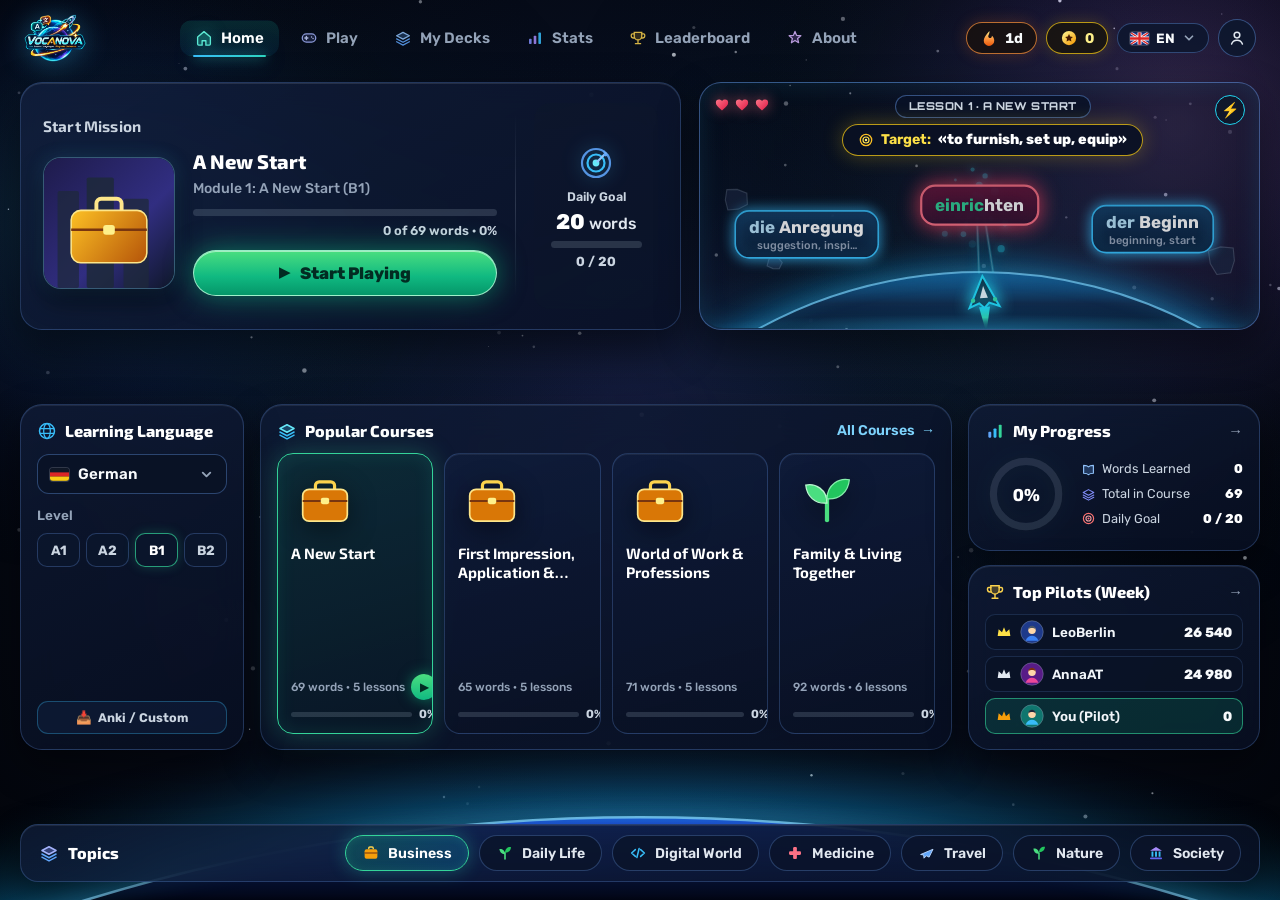
==== commit 0491140e: "feat(about): add multi-tab About page with founder story, guide, roadmap & contacts" ====
--- a/index.html
+++ b/index.html
@@ -15,7 +15,7 @@
     href="https://fonts.googleapis.com/css2?family=Exo+2:wght@600;700;800;900&family=Noto+Sans+Arabic:wght@400;500;600;700;800;900&family=Noto+Sans+Hebrew:wght@400;500;600;700;800;900&family=Orbitron:wght@700;800;900&family=Rubik:wght@400;500;600;700;800;900&display=swap"
     rel="stylesheet"
   />
-  <!-- Модульные таблицы стилей Z-LINGO (строгий каскад 01..08, параллельная загрузка по HTTP/2) -->
+  <!-- Модульные таблицы стилей Z-LINGO (строгий каскад 01..09, параллельная загрузка по HTTP/2) -->
   <link rel="stylesheet" href="styles/01-base.css" />
   <link rel="stylesheet" href="styles/02-hud-gameplay.css" />
   <link rel="stylesheet" href="styles/03-dialogs-catalog.css" />
@@ -24,6 +24,7 @@
   <link rel="stylesheet" href="styles/06-decks-page.css" />
   <link rel="stylesheet" href="styles/07-admin-studio.css" />
   <link rel="stylesheet" href="styles/08-mobile.css" />
+  <link rel="stylesheet" href="styles/09-about-page.css" />
 
   <!-- Параллельная предзагрузка графа ES-модулей (0 сетевого водопада) -->
   <link rel="modulepreload" href="src/main.js" />
@@ -34,6 +35,7 @@
   <link rel="modulepreload" href="src/config/weapons.js" />
   <link rel="modulepreload" href="src/i18n/index.js" />
   <link rel="modulepreload" href="src/data/index.js" />
+  <link rel="modulepreload" href="src/data/about-content.js" />
   <link rel="modulepreload" href="src/anki/index.js" />
   <link rel="modulepreload" href="src/services/sound-engine.js" />
   <link rel="modulepreload" href="src/services/tts-service.js" />
@@ -43,6 +45,7 @@
   <link rel="modulepreload" href="src/ui/hud-widgets.js" />
   <link rel="modulepreload" href="src/ui/navigation-i18n.js" />
   <link rel="modulepreload" href="src/ui/decks-page.js" />
+  <link rel="modulepreload" href="src/ui/about-page.js" />
   <link rel="modulepreload" href="src/ui/modals.js" />
   <link rel="modulepreload" href="src/ui/admin-studio.js" />
   <link rel="modulepreload" href="src/engine/arena-physics.js" />
@@ -106,6 +109,12 @@
               <path d="M7 6.5H4.5a1.5 1.5 0 0 0-1.5 1.5v1.2A3 3 0 0 0 6 12h1M17 6.5h2.5A1.5 1.5 0 0 1 21 8v1.2A3 3 0 0 1 18 12h-1M12 14.5V19M8.5 19.5h7" stroke="#fcd34d" stroke-width="1.7" stroke-linecap="round"/>
             </svg>
             <span id="labelNavLeaderboard">Рейтинг</span>
+          </button>
+          <button type="button" class="home-nav-pill" id="btnNavAbout">
+            <svg class="nav-pill-svg icon-about" viewBox="0 0 24 24" fill="none" aria-hidden="true">
+              <path d="M12 3.2l2.1 5.3 5.7.5-4.3 3.7 1.3 5.6L12 15.3l-4.8 3 1.3-5.6-4.3-3.7 5.7-.5L12 3.2Z" fill="#c084fc" fill-opacity="0.24" stroke="#d8b4fe" stroke-width="1.7" stroke-linejoin="round"/>
+            </svg>
+            <span id="labelNavAbout">О проекте</span>
           </button>
           <button type="button" class="home-nav-pill admin-nav-pill" id="btnNavAdmin" title="Супер-Админ: создание уроков, AI-перевод и распределение категорий">
             👑 <span id="labelNavAdmin">Админ</span>
@@ -1199,12 +1208,15 @@
           </section>
         </div>
       </div><!-- /#adminStudioView -->
+
+      <!-- ПОДЭКРАН Г: СТРАНИЦА «О ПРОЕКТЕ» (С ВКЛАДКАМИ: О ПРОЕКТЕ · КАК ИГРАТЬ · ПЛАНЫ · КОНТАКТЫ) -->
+      <div class="about-page-view hidden" id="aboutPageView" aria-label="О проекте VOCANOVA"></div>
     </div>
 
     <!-- Всплывающее меню быстрых действий колоды по кнопке ⋮ -->
     <div class="deck-action-menu hidden" id="deckContextMenu" role="menu" aria-label="Действия с колодой"></div>
 
-    <!-- Мобильная нижняя панель навигации (4 вкладки: Главная · Играть · Колоды · Статистика) -->
+    <!-- Мобильная нижняя панель навигации (5 вкладок: Главная · Играть · Колоды · Статистика · О проекте) -->
     <nav class="mobile-bottom-nav" id="mobileBottomNav" aria-label="Мобильная навигация">
       <button type="button" class="mob-nav-item active" id="btnMobNavHome" data-mob-tab="home">
         <span class="mob-nav-icon-wrap">
@@ -1247,6 +1259,17 @@
           </svg>
         </span>
         <span class="mob-nav-label" id="labelMobNavStats">Статистика</span>
+      </button>
+
+      <button type="button" class="mob-nav-item" id="btnMobNavAbout" data-mob-tab="about">
+        <span class="mob-nav-icon-wrap">
+          <svg class="mob-nav-svg" viewBox="0 0 24 24" fill="none" stroke="currentColor" stroke-width="2" stroke-linecap="round" stroke-linejoin="round" aria-hidden="true">
+            <circle cx="12" cy="12" r="9" />
+            <path d="M12 16v-4" />
+            <circle cx="12" cy="8.2" r="0.7" fill="currentColor" stroke="none" />
+          </svg>
+        </span>
+        <span class="mob-nav-label" id="labelMobNavAbout">О проекте</span>
       </button>
     </nav>
   </section>
--- a/styles/04-home-dashboard.css
+++ b/styles/04-home-dashboard.css
@@ -1586,6 +1586,12 @@
 
 /* Адаптация для компактных ноутбуков и планшетов (769px–1180px) */
 @media (max-width: 1180px) and (min-width: 769px) {
+  .home-nav-pill {
+    padding: 7px 10px;
+    font-size: 0.87rem;
+    gap: 6px;
+  }
+
   .home-bento-grid {
     grid-template-columns: 204px minmax(0, 1fr) 256px;
     gap: 12px;
--- a/styles/08-mobile.css
+++ b/styles/08-mobile.css
@@ -1484,18 +1484,18 @@
     border-radius: 18px;
   }
 
-  /* 7. Фиксированная нижняя навигация на 4 вкладки (Главная · Играть · Колоды · Статистика) */
+  /* 7. Фиксированная нижняя навигация на 5 вкладок (Главная · Играть · Колоды · Статистика · О проекте) */
   body.mode-title .mobile-bottom-nav {
     display: grid !important;
-    grid-template-columns: repeat(4, minmax(0, 1fr));
-    gap: 4px;
+    grid-template-columns: repeat(5, minmax(0, 1fr));
+    gap: 2px;
     align-items: stretch;
     position: fixed;
-    left: 12px;
-    right: 12px;
+    left: 8px;
+    right: 8px;
     bottom: max(8px, env(safe-area-inset-bottom));
     z-index: 45;
-    padding: 6px;
+    padding: 5px 4px;
     border-radius: 22px;
     background: rgba(8, 14, 28, 0.94);
     backdrop-filter: blur(18px);
@@ -1540,10 +1540,10 @@
   }
 
   .mob-nav-label {
-    font-size: 0.72rem;
+    font-size: 0.63rem;
     font-weight: 600;
     line-height: 1.08;
-    letter-spacing: 0.01em;
+    letter-spacing: 0;
     white-space: nowrap;
     overflow: hidden;
     text-overflow: ellipsis;
--- a/styles/09-about-page.css
+++ b/styles/09-about-page.css
@@ -0,0 +1,858 @@
+/* ==========================================================================
+   VOCANOVA STYLES · 09-about-page.css
+   Полноэкранная страница «О проекте» (#aboutPageView) с доступными вкладками
+   ========================================================================== */
+
+.about-page-view {
+  position: relative;
+  flex: 1 1 auto;
+  display: flex;
+  flex-direction: column;
+  gap: 18px;
+  padding-bottom: 34px;
+}
+
+.about-page-view.hidden {
+  display: none !important;
+}
+
+/* --- Верхний космический Hero-баннер --- */
+.about-hero-card {
+  position: relative;
+  overflow: hidden;
+  display: grid;
+  grid-template-columns: minmax(0, 1fr) auto;
+  align-items: center;
+  gap: 20px;
+  padding: 22px 24px;
+  border-radius: 20px;
+  background: linear-gradient(140deg, rgba(14, 26, 54, 0.9) 0%, rgba(8, 16, 36, 0.94) 65%, rgba(19, 14, 44, 0.92) 100%);
+  border: 1px solid rgba(112, 168, 255, 0.3);
+  box-shadow: 0 18px 42px rgba(0, 0, 0, 0.5), inset 0 1px 0 rgba(255, 255, 255, 0.08);
+  backdrop-filter: blur(18px);
+  -webkit-backdrop-filter: blur(18px);
+}
+
+.about-planet-fx {
+  position: absolute;
+  inset-inline-end: -70px;
+  top: -120px;
+  width: 340px;
+  height: 340px;
+  border-radius: 50%;
+  background: radial-gradient(circle at 42% 42%, rgba(56, 189, 248, 0.35) 0%, rgba(168, 85, 247, 0.22) 48%, transparent 74%);
+  filter: blur(8px);
+  pointer-events: none;
+  z-index: 0;
+}
+
+.about-hero-copy {
+  position: relative;
+  z-index: 1;
+  display: flex;
+  flex-direction: column;
+  gap: 8px;
+  min-width: 0;
+}
+
+.about-hero-kicker {
+  align-self: flex-start;
+  display: inline-flex;
+  align-items: center;
+  padding: 4px 12px;
+  border-radius: 999px;
+  background: rgba(56, 189, 248, 0.14);
+  border: 1px solid rgba(56, 189, 248, 0.42);
+  font-family: var(--font-heading);
+  font-size: 0.74rem;
+  font-weight: 800;
+  letter-spacing: 0.08em;
+  color: #7dd3fc;
+}
+
+.about-hero-title {
+  margin: 0;
+  font-family: var(--font-heading);
+  font-size: clamp(1.65rem, 2.5vw, 2.25rem);
+  font-weight: 900;
+  line-height: 1.12;
+  background: linear-gradient(95deg, #ffffff 0%, #bae6fd 58%, #5eead4 100%);
+  -webkit-background-clip: text;
+  background-clip: text;
+  color: transparent;
+}
+
+.about-hero-sub {
+  margin: 0;
+  font-size: 0.96rem;
+  line-height: 1.5;
+  color: #cbd5e1;
+  max-width: 66ch;
+}
+
+.about-hero-metrics {
+  position: relative;
+  z-index: 1;
+  display: grid;
+  grid-template-columns: repeat(3, minmax(84px, 1fr));
+  gap: 10px;
+}
+
+.about-metric-pill {
+  display: flex;
+  flex-direction: column;
+  align-items: center;
+  justify-content: center;
+  gap: 3px;
+  padding: 12px 14px;
+  border-radius: 14px;
+  background: rgba(9, 17, 36, 0.85);
+  border: 1px solid rgba(112, 168, 255, 0.24);
+  box-shadow: inset 0 1px 0 rgba(255, 255, 255, 0.06);
+  text-align: center;
+}
+
+.about-metric-val {
+  font-family: var(--font-heading);
+  font-size: 1.28rem;
+  font-weight: 900;
+  color: #ffffff;
+  font-variant-numeric: tabular-nums;
+  line-height: 1.1;
+}
+
+.about-metric-lbl {
+  font-size: 0.74rem;
+  font-weight: 600;
+  color: #94a3b8;
+  white-space: nowrap;
+}
+
+/* --- Панель вкладок --- */
+.about-tabs-bar {
+  display: flex;
+  align-items: center;
+  gap: 8px;
+  padding: 6px;
+  border-radius: 16px;
+  background: rgba(9, 16, 34, 0.86);
+  border: 1px solid rgba(112, 168, 255, 0.24);
+  backdrop-filter: blur(14px);
+  -webkit-backdrop-filter: blur(14px);
+  overflow-x: auto;
+  scrollbar-width: none;
+}
+
+.about-tabs-bar::-webkit-scrollbar {
+  display: none;
+}
+
+.about-tab-btn {
+  flex: 1 0 auto;
+  display: inline-flex;
+  align-items: center;
+  justify-content: center;
+  gap: 8px;
+  padding: 10px 16px;
+  border-radius: 12px;
+  border: 1px solid transparent;
+  background: transparent;
+  color: #94a3b8;
+  font-family: var(--font-ui);
+  font-size: 0.92rem;
+  font-weight: 700;
+  cursor: pointer;
+  white-space: nowrap;
+  transition: color 0.16s ease, background 0.16s ease, border-color 0.16s ease, box-shadow 0.16s ease;
+}
+
+.about-tab-btn:hover {
+  color: #f8fafc;
+  background: rgba(30, 41, 59, 0.55);
+}
+
+.about-tab-btn.active {
+  color: #ffffff;
+  background: linear-gradient(135deg, rgba(14, 165, 233, 0.26) 0%, rgba(45, 212, 191, 0.2) 100%);
+  border-color: rgba(56, 189, 248, 0.62);
+  box-shadow: 0 0 18px rgba(45, 212, 191, 0.22), inset 0 1px 0 rgba(186, 230, 253, 0.25);
+}
+
+.about-tab-btn:focus-visible,
+.about-tab-panel:focus-visible,
+.about-btn-primary:focus-visible,
+.about-btn-secondary:focus-visible,
+.about-btn-ghost:focus-visible,
+.about-copy-btn:focus-visible {
+  outline: 2px solid #38bdf8;
+  outline-offset: 2px;
+}
+
+.about-tab-icon {
+  font-size: 1.05rem;
+  line-height: 1;
+}
+
+.about-tab-panel {
+  animation: aboutPanelIn 0.2s ease both;
+}
+
+@keyframes aboutPanelIn {
+  from {
+    opacity: 0;
+    transform: translateY(6px);
+  }
+  to {
+    opacity: 1;
+    transform: translateY(0);
+  }
+}
+
+@media (prefers-reduced-motion: reduce) {
+  .about-tab-panel {
+    animation: none;
+  }
+}
+
+/* --- Общая типографика и кнопки страницы --- */
+.about-section-title {
+  margin: 0;
+  font-family: var(--font-heading);
+  font-size: clamp(1.22rem, 1.8vw, 1.55rem);
+  font-weight: 800;
+  color: #ffffff;
+  line-height: 1.25;
+}
+
+.about-section-sub {
+  margin: 6px 0 0;
+  font-size: 0.94rem;
+  color: #cbd5e1;
+  line-height: 1.5;
+}
+
+.about-tab-stack {
+  display: flex;
+  flex-direction: column;
+  gap: 16px;
+}
+
+.about-tab-intro {
+  padding: 2px 4px;
+}
+
+.about-btn-primary,
+.about-btn-secondary,
+.about-btn-ghost,
+.about-copy-btn {
+  display: inline-flex;
+  align-items: center;
+  justify-content: center;
+  gap: 8px;
+  min-height: 42px;
+  padding: 9px 18px;
+  border-radius: 12px;
+  font-family: var(--font-ui);
+  font-size: 0.9rem;
+  font-weight: 700;
+  text-decoration: none;
+  cursor: pointer;
+  transition: transform 0.15s ease, filter 0.15s ease, border-color 0.15s ease, background 0.15s ease;
+}
+
+.about-btn-primary {
+  border: 1px solid rgba(110, 231, 183, 0.85);
+  background: linear-gradient(135deg, #0284c7 0%, #10b981 65%, #059669 100%);
+  color: #ffffff;
+  box-shadow: 0 6px 20px rgba(16, 185, 129, 0.34);
+}
+
+.about-btn-primary:hover {
+  transform: translateY(-1px);
+  filter: brightness(1.07);
+}
+
+.about-btn-secondary {
+  border: 1px solid rgba(56, 189, 248, 0.55);
+  background: rgba(14, 30, 62, 0.88);
+  color: #e0f2fe;
+}
+
+.about-btn-secondary:hover {
+  transform: translateY(-1px);
+  border-color: #7dd3fc;
+  color: #ffffff;
+  background: rgba(20, 42, 84, 0.94);
+}
+
+.about-btn-ghost {
+  border: 1px solid rgba(148, 163, 184, 0.32);
+  background: rgba(15, 23, 42, 0.72);
+  color: #e2e8f0;
+}
+
+.about-btn-ghost:hover {
+  transform: translateY(-1px);
+  border-color: rgba(192, 132, 252, 0.65);
+  color: #ffffff;
+}
+
+.about-copy-btn {
+  border: 1px solid rgba(148, 163, 184, 0.35);
+  background: rgba(15, 23, 42, 0.82);
+  color: #e2e8f0;
+}
+
+.about-copy-btn:hover {
+  border-color: #38bdf8;
+  color: #ffffff;
+}
+
+.about-copy-btn.is-copied {
+  border-color: rgba(52, 211, 153, 0.85);
+  background: rgba(16, 185, 129, 0.22);
+  color: #a7f3d0;
+}
+
+/* --- Вкладка 1: История создателя + 4 вайб-принципа --- */
+.about-story-grid {
+  display: grid;
+  grid-template-columns: minmax(0, 1.35fr) minmax(280px, 0.9fr);
+  gap: 18px;
+  align-items: start;
+}
+
+.about-story-card {
+  padding: 24px;
+  gap: 14px;
+}
+
+.about-story-badge {
+  align-self: flex-start;
+  display: inline-flex;
+  align-items: center;
+  padding: 5px 12px;
+  border-radius: 999px;
+  background: rgba(192, 132, 252, 0.16);
+  border: 1px solid rgba(192, 132, 252, 0.44);
+  font-family: var(--font-heading);
+  font-size: 0.74rem;
+  font-weight: 800;
+  letter-spacing: 0.06em;
+  color: #e9d5ff;
+}
+
+.about-story-body {
+  display: flex;
+  flex-direction: column;
+  gap: 13px;
+  user-select: text;
+  -webkit-user-select: text;
+}
+
+.about-story-para {
+  margin: 0;
+  font-size: 0.98rem;
+  line-height: 1.66;
+  color: #e2e8f0;
+}
+
+.about-vibe-quote {
+  margin: 4px 0 0;
+  padding: 13px 16px;
+  border-radius: 14px;
+  border-inline-start: 3.5px solid #2dd4bf;
+  background: linear-gradient(135deg, rgba(20, 184, 166, 0.14), rgba(56, 189, 248, 0.08));
+  color: #f0fdfa;
+  font-size: 0.95rem;
+  font-weight: 600;
+  line-height: 1.52;
+  display: flex;
+  align-items: flex-start;
+  gap: 10px;
+  user-select: text;
+  -webkit-user-select: text;
+}
+
+.about-quote-spark {
+  color: #5eead4;
+  font-size: 1rem;
+  line-height: 1.4;
+  flex-shrink: 0;
+}
+
+.about-cta-row {
+  display: flex;
+  align-items: center;
+  gap: 10px;
+  flex-wrap: wrap;
+  margin-top: 4px;
+}
+
+.about-pillars-col {
+  display: flex;
+  flex-direction: column;
+  gap: 10px;
+}
+
+.about-pillars-heading {
+  margin: 0 0 2px 4px;
+  font-family: var(--font-heading);
+  font-size: 1rem;
+  font-weight: 800;
+  color: #bae6fd;
+  letter-spacing: 0.02em;
+}
+
+.about-pillars-stack {
+  display: flex;
+  flex-direction: column;
+  gap: 11px;
+}
+
+.about-pillar-card {
+  padding: 15px 16px;
+  border-radius: 16px;
+  background: linear-gradient(155deg, rgba(14, 25, 50, 0.84), rgba(8, 14, 30, 0.92));
+  border: 1px solid rgba(112, 168, 255, 0.22);
+  box-shadow: 0 10px 26px rgba(0, 0, 0, 0.36);
+  display: flex;
+  flex-direction: column;
+  gap: 6px;
+}
+
+.about-pillar-card.tone-cyan {
+  border-color: rgba(56, 189, 248, 0.36);
+}
+
+.about-pillar-card.tone-amber {
+  border-color: rgba(251, 191, 36, 0.38);
+}
+
+.about-pillar-card.tone-emerald {
+  border-color: rgba(52, 211, 153, 0.38);
+}
+
+.about-pillar-card.tone-violet {
+  border-color: rgba(192, 132, 252, 0.38);
+}
+
+.about-pillar-head {
+  display: flex;
+  align-items: center;
+  gap: 9px;
+}
+
+.about-pillar-icon {
+  font-size: 1.25rem;
+  line-height: 1;
+}
+
+.about-pillar-title {
+  margin: 0;
+  font-family: var(--font-heading);
+  font-size: 0.98rem;
+  font-weight: 800;
+  color: #ffffff;
+}
+
+.about-pillar-text {
+  margin: 0;
+  font-size: 0.87rem;
+  line-height: 1.5;
+  color: #cbd5e1;
+}
+
+/* --- Вкладка 2: Как это работает (6-карточная Bento-сетка) --- */
+.about-guide-grid {
+  display: grid;
+  grid-template-columns: repeat(3, minmax(0, 1fr));
+  gap: 14px;
+}
+
+.about-guide-card {
+  padding: 18px;
+  gap: 10px;
+}
+
+.about-guide-icon-box {
+  width: 44px;
+  height: 44px;
+  border-radius: 13px;
+  display: inline-flex;
+  align-items: center;
+  justify-content: center;
+  font-size: 1.4rem;
+  background: rgba(56, 189, 248, 0.14);
+  border: 1px solid rgba(56, 189, 248, 0.35);
+}
+
+.about-guide-card.tone-amber .about-guide-icon-box {
+  background: rgba(251, 191, 36, 0.15);
+  border-color: rgba(251, 191, 36, 0.38);
+}
+
+.about-guide-card.tone-emerald .about-guide-icon-box {
+  background: rgba(52, 211, 153, 0.15);
+  border-color: rgba(52, 211, 153, 0.38);
+}
+
+.about-guide-card.tone-violet .about-guide-icon-box {
+  background: rgba(192, 132, 252, 0.16);
+  border-color: rgba(192, 132, 252, 0.4);
+}
+
+.about-guide-card.tone-rose .about-guide-icon-box {
+  background: rgba(251, 113, 133, 0.15);
+  border-color: rgba(251, 113, 133, 0.38);
+}
+
+.about-guide-title {
+  margin: 0;
+  font-family: var(--font-heading);
+  font-size: 1rem;
+  font-weight: 800;
+  color: #ffffff;
+}
+
+.about-guide-text {
+  margin: 0;
+  font-size: 0.88rem;
+  line-height: 1.54;
+  color: #cbd5e1;
+}
+
+.about-bottom-bar {
+  display: flex;
+  align-items: center;
+  gap: 10px;
+  flex-wrap: wrap;
+}
+
+/* --- Вкладка 3: Планы развития (Roadmap) --- */
+.about-roadmap-grid {
+  display: grid;
+  grid-template-columns: repeat(3, minmax(0, 1fr));
+  gap: 14px;
+}
+
+.about-roadmap-card {
+  padding: 18px 20px;
+  gap: 12px;
+}
+
+.about-roadmap-top {
+  display: flex;
+  align-items: center;
+  justify-content: space-between;
+}
+
+.about-status-badge {
+  display: inline-flex;
+  align-items: center;
+  padding: 4px 10px;
+  border-radius: 999px;
+  font-family: var(--font-heading);
+  font-size: 0.72rem;
+  font-weight: 800;
+  letter-spacing: 0.08em;
+}
+
+.about-status-badge.status-emerald {
+  background: rgba(16, 185, 129, 0.2);
+  border: 1px solid rgba(52, 211, 153, 0.55);
+  color: #a7f3d0;
+}
+
+.about-status-badge.status-cyan {
+  background: rgba(14, 165, 233, 0.2);
+  border: 1px solid rgba(56, 189, 248, 0.55);
+  color: #bae6fd;
+}
+
+.about-status-badge.status-violet {
+  background: rgba(168, 85, 247, 0.2);
+  border: 1px solid rgba(192, 132, 252, 0.55);
+  color: #e9d5ff;
+}
+
+.about-roadmap-title {
+  margin: 0;
+  font-family: var(--font-heading);
+  font-size: 1.02rem;
+  font-weight: 800;
+  color: #ffffff;
+}
+
+.about-roadmap-list {
+  margin: 0;
+  padding-inline-start: 18px;
+  display: flex;
+  flex-direction: column;
+  gap: 9px;
+  color: #cbd5e1;
+  font-size: 0.88rem;
+  line-height: 1.5;
+}
+
+.about-roadmap-callout {
+  padding: 18px 22px;
+  flex-direction: row;
+  align-items: center;
+  justify-content: space-between;
+  gap: 16px;
+  flex-wrap: wrap;
+}
+
+.about-callout-copy {
+  display: flex;
+  flex-direction: column;
+  gap: 4px;
+  min-width: 0;
+}
+
+.about-callout-title {
+  margin: 0;
+  font-family: var(--font-heading);
+  font-size: 1.02rem;
+  font-weight: 800;
+  color: #ffffff;
+}
+
+.about-callout-text {
+  margin: 0;
+  font-size: 0.89rem;
+  color: #cbd5e1;
+}
+
+/* --- Вкладка 4: Контакты и сотрудничество --- */
+.about-contact-grid {
+  display: grid;
+  grid-template-columns: repeat(2, minmax(0, 1fr));
+  gap: 16px;
+}
+
+.about-contact-card {
+  padding: 22px;
+  gap: 16px;
+}
+
+.about-contact-card.is-telegram {
+  border-color: rgba(56, 189, 248, 0.45);
+}
+
+.about-contact-card.is-email {
+  border-color: rgba(52, 211, 153, 0.42);
+}
+
+.about-contact-top {
+  display: flex;
+  align-items: center;
+  gap: 13px;
+}
+
+.about-contact-orb {
+  width: 46px;
+  height: 46px;
+  border-radius: 14px;
+  display: inline-flex;
+  align-items: center;
+  justify-content: center;
+  flex-shrink: 0;
+}
+
+.about-contact-orb svg {
+  width: 22px;
+  height: 22px;
+}
+
+.about-contact-orb.orb-telegram {
+  background: rgba(14, 165, 233, 0.22);
+  border: 1px solid rgba(56, 189, 248, 0.52);
+  color: #7dd3fc;
+}
+
+.about-contact-orb.orb-email {
+  background: rgba(16, 185, 129, 0.2);
+  border: 1px solid rgba(52, 211, 153, 0.5);
+  color: #6ee7b7;
+}
+
+.about-contact-name {
+  margin: 0;
+  font-family: var(--font-heading);
+  font-size: 1.1rem;
+  font-weight: 800;
+  color: #ffffff;
+}
+
+.about-contact-role {
+  margin: 2px 0 0;
+  font-size: 0.85rem;
+  color: #94a3b8;
+}
+
+.about-contact-handle {
+  padding: 12px 15px;
+  border-radius: 12px;
+  background: rgba(6, 12, 26, 0.85);
+  border: 1px solid rgba(112, 168, 255, 0.22);
+  font-family: var(--font-heading);
+  font-size: 1.08rem;
+  font-weight: 800;
+  color: #f8fafc;
+  letter-spacing: 0.02em;
+  user-select: text;
+  -webkit-user-select: text;
+  overflow-wrap: anywhere;
+}
+
+.about-contact-actions {
+  display: flex;
+  align-items: center;
+  gap: 10px;
+  flex-wrap: wrap;
+}
+
+.about-collab-section {
+  display: flex;
+  flex-direction: column;
+  gap: 10px;
+  margin-top: 2px;
+}
+
+.about-collab-heading {
+  margin: 0 4px;
+  font-family: var(--font-heading);
+  font-size: 1rem;
+  font-weight: 800;
+  color: #bae6fd;
+}
+
+.about-collab-grid {
+  display: grid;
+  grid-template-columns: repeat(2, minmax(0, 1fr));
+  gap: 12px;
+}
+
+.about-collab-card {
+  display: flex;
+  align-items: flex-start;
+  gap: 12px;
+  padding: 15px 16px;
+  border-radius: 16px;
+  background: rgba(10, 19, 38, 0.82);
+  border: 1px solid rgba(112, 168, 255, 0.2);
+}
+
+.about-collab-icon {
+  width: 38px;
+  height: 38px;
+  border-radius: 11px;
+  display: inline-flex;
+  align-items: center;
+  justify-content: center;
+  font-size: 1.25rem;
+  background: rgba(56, 189, 248, 0.12);
+  border: 1px solid rgba(56, 189, 248, 0.26);
+  flex-shrink: 0;
+}
+
+.about-collab-copy {
+  display: flex;
+  flex-direction: column;
+  gap: 3px;
+  min-width: 0;
+}
+
+.about-collab-title {
+  margin: 0;
+  font-family: var(--font-heading);
+  font-size: 0.94rem;
+  font-weight: 800;
+  color: #ffffff;
+}
+
+.about-collab-text {
+  margin: 0;
+  font-size: 0.84rem;
+  line-height: 1.48;
+  color: #cbd5e1;
+}
+
+/* --- Адаптация под планшеты и смартфоны --- */
+@media (max-width: 1040px) {
+  .about-story-grid {
+    grid-template-columns: 1fr;
+  }
+
+  .about-guide-grid,
+  .about-roadmap-grid {
+    grid-template-columns: repeat(2, minmax(0, 1fr));
+  }
+}
+
+@media (max-width: 768px) {
+  .about-page-view {
+    gap: 13px;
+    padding-bottom: 18px;
+  }
+
+  .about-hero-card {
+    grid-template-columns: 1fr;
+    gap: 14px;
+    padding: 16px;
+    border-radius: 18px;
+  }
+
+  .about-hero-metrics {
+    grid-template-columns: repeat(3, minmax(0, 1fr));
+    gap: 8px;
+  }
+
+  .about-metric-pill {
+    padding: 9px 8px;
+  }
+
+  .about-metric-val {
+    font-size: 1.08rem;
+  }
+
+  .about-metric-lbl {
+    font-size: 0.7rem;
+  }
+
+  .about-tabs-bar {
+    padding: 5px;
+    gap: 6px;
+  }
+
+  .about-tab-btn {
+    flex: 0 0 auto;
+    padding: 9px 13px;
+    font-size: 0.85rem;
+  }
+
+  .about-story-card,
+  .about-contact-card {
+    padding: 17px 16px;
+  }
+
+  .about-story-para {
+    font-size: 0.94rem;
+  }
+
+  .about-guide-grid,
+  .about-roadmap-grid,
+  .about-contact-grid,
+  .about-collab-grid {
+    grid-template-columns: 1fr;
+  }
+
+  .about-cta-row > button,
+  .about-bottom-bar > button,
+  .about-contact-actions > a,
+  .about-contact-actions > button {
+    flex: 1 1 auto;
+  }
+}
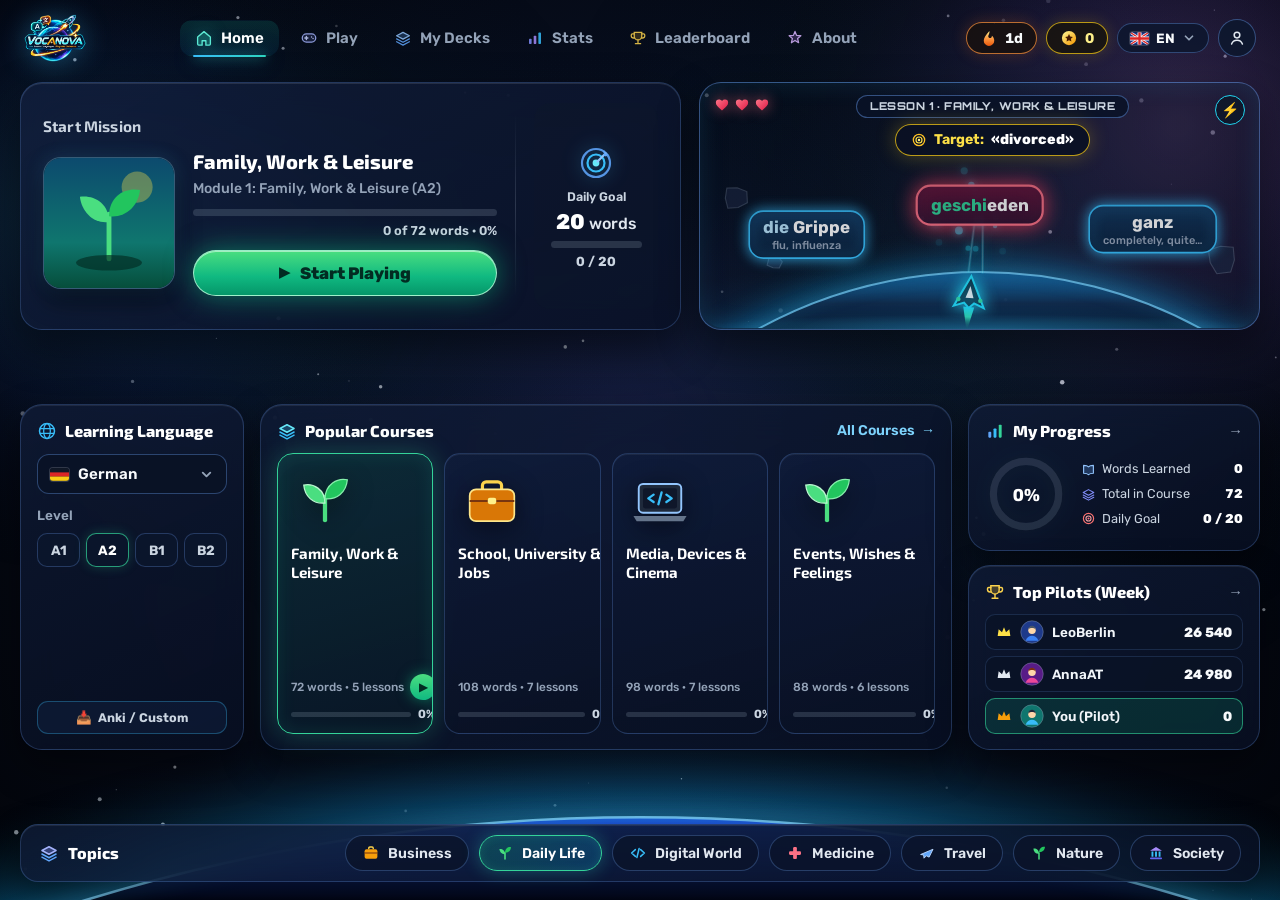
==== commit 7cb54c80: "feat(catalog): add 12 A2 vocabulary themes (1163 words, 81 lessons) across all 8 languages" ====
--- a/index.html
+++ b/index.html
@@ -967,7 +967,7 @@
                   <div class="decks-level-pills" id="decksLevelFilterGroup">
                     <button type="button" class="decks-level-pill active" data-level-filter="all" id="btnDecksLevelAll">Все</button>
                     <button type="button" class="decks-level-pill" data-level-filter="A1–A2">A1–A2</button>
-                    <button type="button" class="decks-level-pill" data-level-filter="A2–B1">A2–B1</button>
+                    <button type="button" class="decks-level-pill" data-level-filter="A2">A2</button>
                     <button type="button" class="decks-level-pill" data-level-filter="B1">B1</button>
                     <button type="button" class="decks-level-pill" data-level-filter="B1–B2">B1–B2</button>
                   </div>
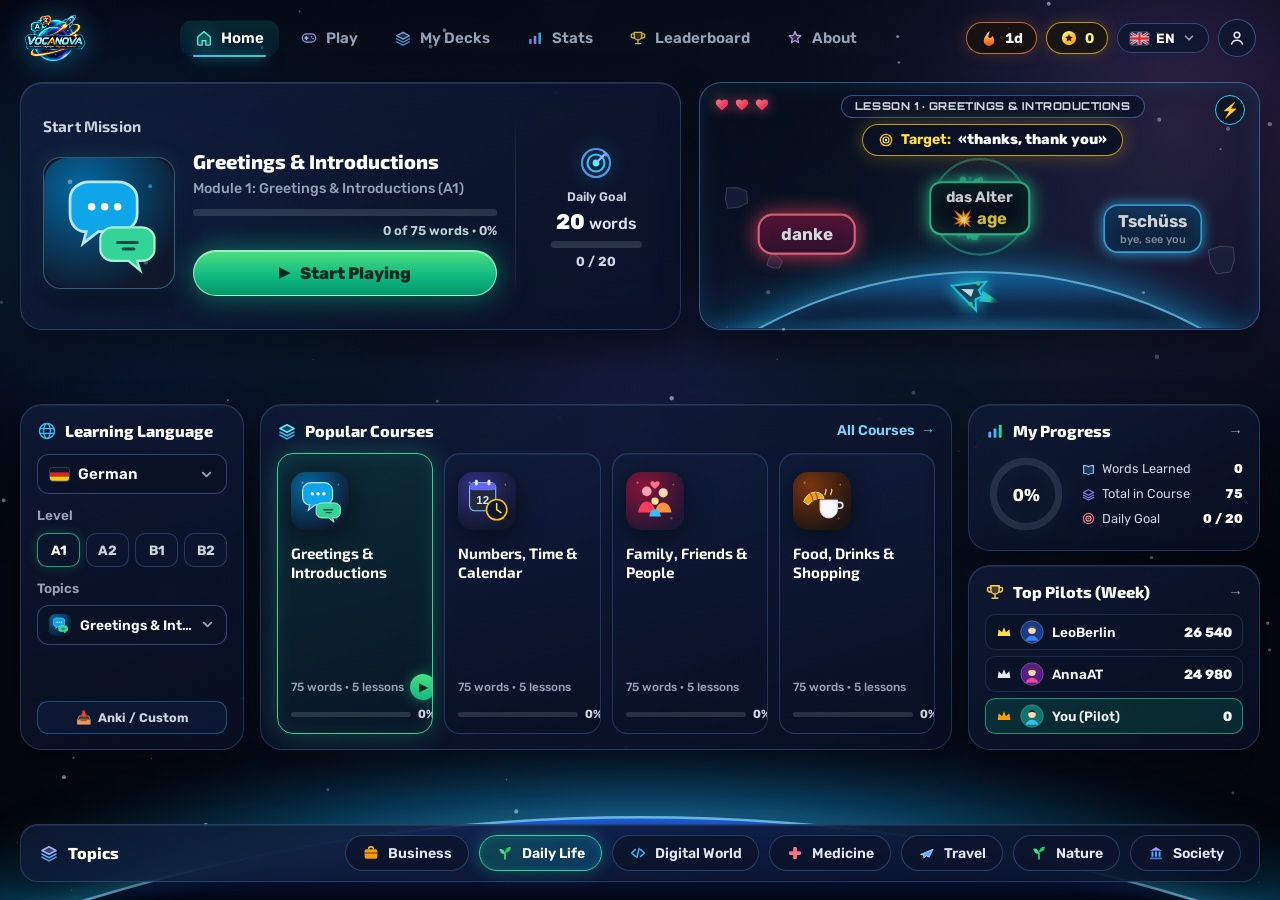
==== commit 5d51f7eb: "feat(catalog,ui): add Home topic dropdown, 40 unique deck artworks, and A1/B2 8-language decks" ====
--- a/index.html
+++ b/index.html
@@ -480,6 +480,20 @@
             </div>
           </div>
 
+          <div class="home-theme-section" id="homeThemeSection">
+            <div class="home-level-label" id="labelHomeThemeFilter">Темы</div>
+            <div class="home-theme-dropdown" id="homeThemeDropdownWrap">
+              <button type="button" class="lang-dropdown-trigger home-theme-trigger" id="btnHomeThemeDropdown" aria-expanded="false" aria-haspopup="listbox">
+                <span class="lang-dropdown-val">
+                  <span class="home-theme-trigger-icon" id="homeThemeDropdownIcon" aria-hidden="true"></span>
+                  <span class="lang-dropdown-name" id="homeThemeDropdownName">Семья, жильё и досуг</span>
+                </span>
+                <svg class="lang-dropdown-caret" viewBox="0 0 16 16" fill="none" stroke="currentColor" stroke-width="2" stroke-linecap="round" stroke-linejoin="round" aria-hidden="true"><path d="M4 6l4 4 4-4"/></svg>
+              </button>
+              <div class="lang-dropdown-menu home-theme-menu hidden" id="homeThemeDropdownMenu" role="listbox"></div>
+            </div>
+          </div>
+
           <button type="button" class="home-more-langs-btn" id="btnTitleCustom">
             📥 <span id="labelTitleCustom">Своя колода / язык (Anki)</span>
           </button>
@@ -966,10 +980,10 @@
                   <span class="decks-compact-label" id="labelDecksLevelHeader">Уровень</span>
                   <div class="decks-level-pills" id="decksLevelFilterGroup">
                     <button type="button" class="decks-level-pill active" data-level-filter="all" id="btnDecksLevelAll">Все</button>
-                    <button type="button" class="decks-level-pill" data-level-filter="A1–A2">A1–A2</button>
+                    <button type="button" class="decks-level-pill" data-level-filter="A1">A1</button>
                     <button type="button" class="decks-level-pill" data-level-filter="A2">A2</button>
                     <button type="button" class="decks-level-pill" data-level-filter="B1">B1</button>
-                    <button type="button" class="decks-level-pill" data-level-filter="B1–B2">B1–B2</button>
+                    <button type="button" class="decks-level-pill" data-level-filter="B2">B2</button>
                   </div>
                 </div>
               </div>
--- a/styles/04-home-dashboard.css
+++ b/styles/04-home-dashboard.css
@@ -1138,6 +1138,88 @@
   box-shadow: 0 0 16px rgba(52, 211, 153, 0.35);
 }
 
+.home-theme-section {
+  display: flex;
+  flex-direction: column;
+  gap: 7px;
+}
+
+.home-theme-dropdown {
+  position: relative;
+}
+
+.home-theme-trigger {
+  padding: 8px 11px;
+  font-size: 0.86rem;
+}
+
+.home-theme-trigger-icon {
+  width: 22px;
+  height: 22px;
+  border-radius: 6px;
+  overflow: hidden;
+  flex-shrink: 0;
+  display: inline-flex;
+  align-items: center;
+  justify-content: center;
+}
+
+.home-theme-mini-svg {
+  width: 100%;
+  height: 100%;
+  display: block;
+}
+
+.home-theme-menu {
+  min-width: 282px;
+  right: auto;
+  inset-inline-start: 0;
+  max-height: 300px;
+}
+
+.home-theme-row {
+  gap: 8px;
+  padding: 7px 9px;
+  font-size: 0.83rem;
+}
+
+.home-theme-row-main {
+  min-width: 0;
+  flex: 1 1 auto;
+}
+
+.home-theme-row-icon {
+  width: 22px;
+  height: 22px;
+  border-radius: 6px;
+  overflow: hidden;
+  flex-shrink: 0;
+  display: inline-flex;
+}
+
+.home-theme-row-title {
+  white-space: nowrap;
+  overflow: hidden;
+  text-overflow: ellipsis;
+}
+
+.home-theme-row-right {
+  display: inline-flex;
+  align-items: center;
+  gap: 6px;
+  flex-shrink: 0;
+}
+
+.home-theme-row-meta {
+  font-size: 0.72rem;
+  font-weight: 700;
+  color: #7dd3fc;
+  background: rgba(14, 165, 233, 0.14);
+  border: 1px solid rgba(56, 189, 248, 0.25);
+  border-radius: 999px;
+  padding: 1px 6px;
+}
+
 .home-more-langs-btn {
   margin-top: auto;
   width: 100%;
@@ -1243,8 +1325,11 @@
 }
 
 .qs-svg-icon {
-  width: 68px;
-  height: 56px;
+  width: 58px;
+  height: 58px;
+  border-radius: 15px;
+  overflow: hidden;
+  display: block;
   filter: drop-shadow(0 6px 14px rgba(0, 0, 0, 0.48));
 }
 
@@ -1684,8 +1769,9 @@
   }
 
   .qs-svg-icon {
-    width: 56px;
-    height: 46px;
+    width: 48px;
+    height: 48px;
+    border-radius: 12px;
   }
 
   .qs-course-card {
--- a/styles/05-battle-academy.css
+++ b/styles/05-battle-academy.css
@@ -403,6 +403,7 @@
   width: 44px;
   height: 44px;
   border-radius: 10px;
+  overflow: hidden;
   background: linear-gradient(145deg, #1e293b, #0f172a);
   border: 1px solid rgba(148, 163, 184, 0.3);
   display: flex;
@@ -410,6 +411,12 @@
   justify-content: center;
   font-size: 1.45rem;
   flex-shrink: 0;
+}
+
+.active-deck-thumb .home-theme-mini-svg {
+  width: 100%;
+  height: 100%;
+  display: block;
 }
 
 .active-deck-meta {
--- a/styles/06-decks-page.css
+++ b/styles/06-decks-page.css
@@ -573,6 +573,7 @@
   width: 54px;
   height: 54px;
   border-radius: 14px;
+  overflow: hidden;
   flex-shrink: 0;
   display: flex;
   align-items: center;
@@ -587,6 +588,13 @@
   width: 34px;
   height: 34px;
   filter: drop-shadow(0 3px 6px rgba(2, 6, 23, 0.5));
+}
+
+.deck-tile-svg.deck-unique-art-svg {
+  width: 100%;
+  height: 100%;
+  display: block;
+  filter: none;
 }
 
 .deck-icon-tile.art-auto {
@@ -1309,6 +1317,7 @@
   width: 38px;
   height: 38px;
   border-radius: 10px;
+  overflow: hidden;
   flex-shrink: 0;
   display: flex;
   align-items: center;
@@ -1320,6 +1329,12 @@
 .decks-recent-icon .deck-tile-svg {
   width: 24px;
   height: 24px;
+}
+
+.decks-recent-icon .deck-tile-svg.deck-unique-art-svg {
+  width: 100%;
+  height: 100%;
+  display: block;
 }
 
 .decks-recent-info {
--- a/styles/08-mobile.css
+++ b/styles/08-mobile.css
@@ -1284,12 +1284,19 @@
     width: 56px;
     height: 56px;
     border-radius: 15px;
+    overflow: hidden;
     flex-shrink: 0;
     display: flex;
     align-items: center;
     justify-content: center;
     font-size: 1.82rem;
     box-shadow: inset 0 1px 0 rgba(255, 255, 255, 0.14), 0 6px 14px rgba(0, 0, 0, 0.35);
+  }
+
+  .deck-mob-icon-tile .deck-tile-svg.deck-unique-art-svg {
+    width: 100%;
+    height: 100%;
+    display: block;
   }
 
   .deck-mob-icon-tile.art-auto {
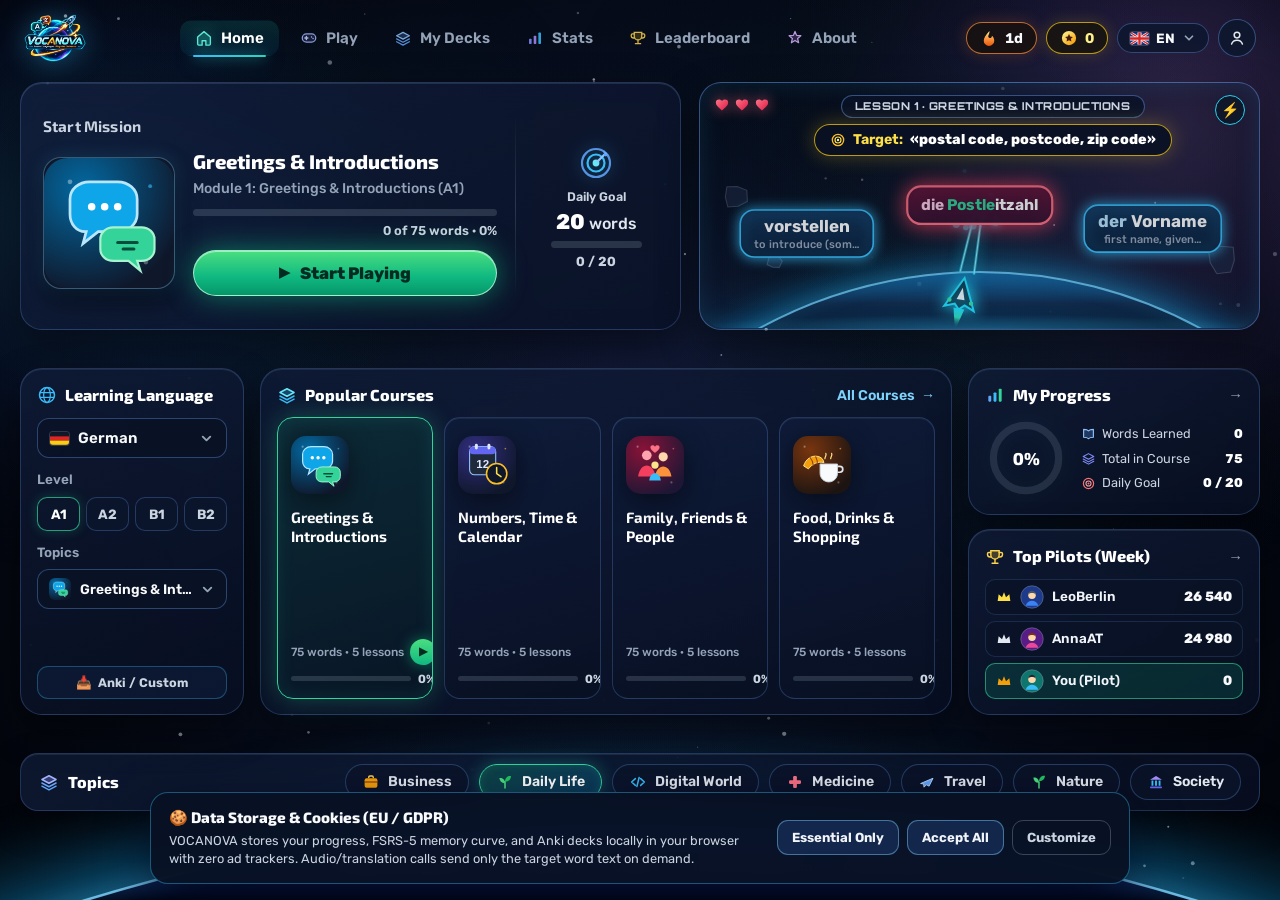
==== commit f094f013: "Integrate FSRS-5 spaced repetition, About FSRS/Legal tabs, GDPR cookie consent & EU legal pages" ====
--- a/index.html
+++ b/index.html
@@ -577,6 +577,10 @@
                 </div>
               </div>
             </div>
+            <button type="button" class="home-fsrs-pill hidden" id="btnHomeFsrsReview">
+              <span class="home-fsrs-pill-text" id="labelHomeFsrsReview">🧠 FSRS-5: к повтору 0</span>
+              <span class="dir-arrow" aria-hidden="true">→</span>
+            </button>
           </div>
 
           <!-- Карточка 3Б: Топ игроков (неделя) -->
@@ -609,6 +613,19 @@
         </div>
         <div class="desktop-topics-chips" id="desktopTopicsChips"></div>
       </section>
+
+      <!-- 4В. Правовой футер (GDPR / ePrivacy / FSRS-5) -->
+      <footer class="home-legal-footer" id="homeLegalFooter">
+        <button type="button" class="home-legal-link-btn" id="btnFooterAboutFsrs">🧠 FSRS-5</button>
+        <span class="home-legal-sep" aria-hidden="true">·</span>
+        <a href="privacy.html" class="home-legal-link" id="linkFooterPrivacy" target="_blank" rel="noopener">Конфиденциальность</a>
+        <span class="home-legal-sep" aria-hidden="true">·</span>
+        <a href="cookies.html" class="home-legal-link" id="linkFooterCookies" target="_blank" rel="noopener">Cookies</a>
+        <span class="home-legal-sep" aria-hidden="true">·</span>
+        <a href="terms.html" class="home-legal-link" id="linkFooterTerms" target="_blank" rel="noopener">Условия и Impressum</a>
+        <span class="home-legal-sep" aria-hidden="true">·</span>
+        <button type="button" class="home-legal-link-btn" id="btnOpenCookiePrefs">Настроить cookies</button>
+      </footer>
 
       <!-- Скрытый контейнер обратной совместимости ID для статического линкера и общих виджетов -->
       <div hidden aria-hidden="true">
@@ -2100,6 +2117,9 @@
     <div class="dialog-body scrollable" id="statsDialogBody">
       <div class="stats-modal-grid" id="statsModalGrid"></div>
       <div class="stats-modal-footer-row">
+        <button type="button" class="hud-btn fsrs-launch-btn hidden" id="btnLaunchFsrsFromStats">
+          🧠 <span id="labelLaunchFsrsFromStats">Повторить к сроку (0)</span>
+        </button>
         <button type="button" class="hud-btn active" id="btnOpenLeaderboardFromStats">
           🏆 <span id="labelOpenLeaderFromStats">Рейтинг недели и достижения</span> →
         </button>
@@ -2210,6 +2230,65 @@
     </div>
   </dialog>
 
+  <!-- GDPR / ePrivacy Баннер согласия с Cookies и локальным хранилищем -->
+  <aside class="cookie-consent-banner hidden" id="cookieConsentBanner" role="region" aria-labelledby="cookieBannerTitle">
+    <div class="cookie-banner-copy">
+      <div class="cookie-banner-title" id="cookieBannerTitle">🍪 Хранение данных и Cookies (ЕС / GDPR)</div>
+      <p class="cookie-banner-text" id="cookieBannerText">
+        VOCANOVA хранит ваш прогресс, кривую памяти FSRS-5 и колоды Anki локально в браузере без рекламных трекеров.
+      </p>
+    </div>
+    <div class="cookie-banner-actions">
+      <button type="button" class="cookie-btn cookie-btn-neutral" id="btnCookieEssential">Только необходимые</button>
+      <button type="button" class="cookie-btn cookie-btn-neutral" id="btnCookieAcceptAll">Принять все</button>
+      <button type="button" class="cookie-btn cookie-btn-link" id="btnCookieCustomize">Настроить</button>
+    </div>
+  </aside>
+
+  <!-- Модальное окно детальной настройки Cookies / Хранилища -->
+  <dialog class="modern-dialog" id="cookiePrefsDialog" closedby="any">
+    <div class="dialog-header">
+      <h2 class="dialog-title" id="cookiePrefsTitle">🛡️ Настройки приватности и Cookies</h2>
+      <button type="button" class="dialog-close" id="btnCloseCookiePrefs" aria-label="Закрыть">✕</button>
+    </div>
+    <div class="dialog-body scrollable" id="cookiePrefsBody">
+      <p class="cookie-prefs-intro" id="cookiePrefsIntro"></p>
+
+      <div class="cookie-cat-card">
+        <div class="cookie-cat-head">
+          <strong class="cookie-cat-title" id="cookieCatEssentialTitle"></strong>
+          <span class="cookie-cat-badge" id="cookieCatAlwaysOn"></span>
+        </div>
+        <p class="cookie-cat-desc" id="cookieCatEssentialDesc"></p>
+      </div>
+
+      <label class="cookie-cat-card cookie-cat-toggle-row" for="chkCookieFunctional">
+        <div class="cookie-cat-copy">
+          <strong class="cookie-cat-title" id="cookieCatFuncTitle"></strong>
+          <p class="cookie-cat-desc" id="cookieCatFuncDesc"></p>
+        </div>
+        <input type="checkbox" class="cookie-toggle-input" id="chkCookieFunctional" checked />
+      </label>
+
+      <label class="cookie-cat-card cookie-cat-toggle-row" for="chkCookieAnalytics">
+        <div class="cookie-cat-copy">
+          <strong class="cookie-cat-title" id="cookieCatAnalyticsTitle"></strong>
+          <p class="cookie-cat-desc" id="cookieCatAnalyticsDesc"></p>
+        </div>
+        <input type="checkbox" class="cookie-toggle-input" id="chkCookieAnalytics" />
+      </label>
+
+      <div class="cookie-prefs-footer">
+        <div class="cookie-prefs-doc-links">
+          <a href="privacy.html" target="_blank" rel="noopener" id="linkPrefsPrivacy">Privacy Policy</a>
+          <a href="cookies.html" target="_blank" rel="noopener" id="linkPrefsCookies">Cookies</a>
+          <a href="terms.html" target="_blank" rel="noopener" id="linkPrefsTerms">Terms &amp; Impressum</a>
+        </div>
+        <button type="button" class="primary-btn" id="btnSaveCookiePrefs">💾 Сохранить настройки</button>
+      </div>
+    </div>
+  </dialog>
+
   <script type="module" src="src/main.js"></script>
 </body>
 </html>
--- a/styles/03-dialogs-catalog.css
+++ b/styles/03-dialogs-catalog.css
@@ -1298,4 +1298,140 @@
   }
 }
 
-
+/* ==========================================================================
+   FSRS-5 БЕЙДЖИ В СЛОВАРЕ / СТАТИСТИКЕ И ОКНО НАСТРОЙКИ COOKIES
+   ========================================================================== */
+.dict-fsrs-badge {
+  display: inline-flex;
+  align-items: center;
+  padding: 2px 7px;
+  border-radius: 999px;
+  font-family: var(--font-mono);
+  font-size: 0.68rem;
+  font-weight: 700;
+  white-space: nowrap;
+  margin-inline-start: auto;
+}
+
+.dict-fsrs-badge.is-ok {
+  background: rgba(16, 185, 129, 0.16);
+  border: 1px solid rgba(52, 211, 153, 0.42);
+  color: #6ee7b7;
+}
+
+.dict-fsrs-badge.is-due {
+  background: rgba(245, 158, 11, 0.18);
+  border: 1px solid rgba(251, 191, 36, 0.5);
+  color: #fde68a;
+}
+
+.fsrs-launch-btn {
+  border-color: rgba(52, 211, 153, 0.55) !important;
+  background: rgba(16, 185, 129, 0.18) !important;
+  color: #ecfdf5 !important;
+}
+
+.fsrs-launch-btn.hidden {
+  display: none !important;
+}
+
+.cookie-prefs-intro {
+  margin: 0 0 12px;
+  font-size: 0.88rem;
+  line-height: 1.5;
+  color: #cbd5e1;
+}
+
+.cookie-cat-card {
+  display: flex;
+  flex-direction: column;
+  gap: 5px;
+  padding: 13px 15px;
+  margin-bottom: 10px;
+  border-radius: 13px;
+  background: rgba(8, 16, 36, 0.84);
+  border: 1px solid rgba(112, 168, 255, 0.24);
+}
+
+.cookie-cat-toggle-row {
+  flex-direction: row;
+  align-items: center;
+  justify-content: space-between;
+  gap: 14px;
+  cursor: pointer;
+}
+
+.cookie-cat-copy {
+  display: flex;
+  flex-direction: column;
+  gap: 4px;
+  min-width: 0;
+}
+
+.cookie-cat-head {
+  display: flex;
+  align-items: center;
+  justify-content: space-between;
+  gap: 10px;
+}
+
+.cookie-cat-title {
+  font-family: var(--font-heading);
+  font-size: 0.92rem;
+  font-weight: 800;
+  color: #f8fafc;
+}
+
+.cookie-cat-desc {
+  margin: 0;
+  font-size: 0.8rem;
+  line-height: 1.45;
+  color: #94a3b8;
+}
+
+.cookie-cat-badge {
+  padding: 3px 9px;
+  border-radius: 999px;
+  font-size: 0.72rem;
+  font-weight: 800;
+  color: #6ee7b7;
+  background: rgba(16, 185, 129, 0.16);
+  border: 1px solid rgba(52, 211, 153, 0.42);
+  white-space: nowrap;
+}
+
+.cookie-toggle-input {
+  width: 20px;
+  height: 20px;
+  accent-color: #34d399;
+  cursor: pointer;
+  flex-shrink: 0;
+}
+
+.cookie-prefs-footer {
+  margin-top: 14px;
+  display: flex;
+  align-items: center;
+  justify-content: space-between;
+  gap: 12px;
+  flex-wrap: wrap;
+}
+
+.cookie-prefs-doc-links {
+  display: flex;
+  align-items: center;
+  gap: 12px;
+  flex-wrap: wrap;
+}
+
+.cookie-prefs-doc-links a {
+  font-size: 0.8rem;
+  color: #7dd3fc;
+  text-decoration: none;
+}
+
+.cookie-prefs-doc-links a:hover {
+  text-decoration: underline;
+}
+
+
--- a/styles/04-home-dashboard.css
+++ b/styles/04-home-dashboard.css
@@ -1788,3 +1788,187 @@
   }
 }
 
+/* ==========================================================================
+   FSRS-5 ПИЛЛ-КНОПКА, ПРАВОВОЙ ФУТЕР И GDPR COOKIE BANNER
+   ========================================================================== */
+.home-fsrs-pill {
+  margin-top: 8px;
+  width: 100%;
+  display: inline-flex;
+  align-items: center;
+  justify-content: space-between;
+  gap: 8px;
+  padding: 8px 12px;
+  border-radius: 12px;
+  border: 1px solid rgba(52, 211, 153, 0.45);
+  background: linear-gradient(135deg, rgba(16, 185, 129, 0.16), rgba(14, 165, 233, 0.14));
+  color: #ecfdf5;
+  font-family: var(--font-ui);
+  font-size: 0.82rem;
+  font-weight: 700;
+  cursor: pointer;
+  transition: transform 0.15s ease, border-color 0.15s ease, background 0.15s ease;
+}
+
+.home-fsrs-pill:hover {
+  transform: translateY(-1px);
+  border-color: #34d399;
+  background: linear-gradient(135deg, rgba(16, 185, 129, 0.25), rgba(14, 165, 233, 0.22));
+}
+
+.home-fsrs-pill.hidden {
+  display: none !important;
+}
+
+.home-legal-footer {
+  display: flex;
+  align-items: center;
+  justify-content: center;
+  flex-wrap: wrap;
+  gap: 6px 10px;
+  padding: 8px 14px 4px;
+  font-size: 0.76rem;
+  color: #94a3b8;
+}
+
+.home-legal-link,
+.home-legal-link-btn {
+  background: transparent;
+  border: none;
+  padding: 2px 4px;
+  color: #94a3b8;
+  font-family: var(--font-ui);
+  font-size: 0.76rem;
+  font-weight: 600;
+  text-decoration: none;
+  cursor: pointer;
+  transition: color 0.15s ease;
+}
+
+.home-legal-link:hover,
+.home-legal-link-btn:hover {
+  color: #7dd3fc;
+  text-decoration: underline;
+}
+
+.home-legal-sep {
+  color: rgba(148, 163, 184, 0.45);
+  user-select: none;
+}
+
+.cookie-consent-banner {
+  position: fixed;
+  inset-inline: 16px;
+  bottom: 16px;
+  margin: 0 auto;
+  max-width: 980px;
+  z-index: 950;
+  display: flex;
+  align-items: center;
+  justify-content: space-between;
+  gap: 16px;
+  padding: 14px 18px;
+  border-radius: 18px;
+  background: rgba(9, 17, 36, 0.96);
+  border: 1px solid rgba(56, 189, 248, 0.4);
+  box-shadow: 0 20px 50px rgba(2, 6, 23, 0.72);
+  backdrop-filter: blur(14px);
+}
+
+.cookie-consent-banner.hidden {
+  display: none !important;
+}
+
+.cookie-banner-copy {
+  display: flex;
+  flex-direction: column;
+  gap: 4px;
+  min-width: 0;
+}
+
+.cookie-banner-title {
+  font-family: var(--font-heading);
+  font-size: 0.94rem;
+  font-weight: 800;
+  color: #f8fafc;
+}
+
+.cookie-banner-text {
+  margin: 0;
+  font-size: 0.8rem;
+  line-height: 1.45;
+  color: #cbd5e1;
+}
+
+.cookie-banner-actions {
+  display: flex;
+  align-items: center;
+  gap: 8px;
+  flex-shrink: 0;
+  flex-wrap: wrap;
+}
+
+.cookie-btn {
+  padding: 9px 14px;
+  border-radius: 11px;
+  font-family: var(--font-ui);
+  font-size: 0.82rem;
+  font-weight: 700;
+  cursor: pointer;
+  transition: transform 0.12s ease, border-color 0.15s ease, background 0.15s ease;
+  white-space: nowrap;
+}
+
+.cookie-btn-neutral {
+  background: rgba(30, 58, 108, 0.55);
+  border: 1px solid rgba(125, 211, 252, 0.45);
+  color: #f1f5f9;
+}
+
+.cookie-btn-neutral:hover {
+  background: rgba(56, 189, 248, 0.24);
+  border-color: #7dd3fc;
+  transform: translateY(-1px);
+}
+
+.cookie-btn-link {
+  background: transparent;
+  border: 1px solid rgba(148, 163, 184, 0.35);
+  color: #cbd5e1;
+}
+
+.cookie-btn-link:hover {
+  border-color: #94a3b8;
+  color: #ffffff;
+}
+
+@media (max-width: 768px) {
+  .cookie-consent-banner {
+    bottom: 72px;
+    flex-direction: column;
+    align-items: stretch;
+    padding: 13px 14px;
+    gap: 10px;
+  }
+
+  .cookie-banner-actions {
+    display: grid;
+    grid-template-columns: repeat(2, minmax(0, 1fr));
+  }
+
+  .cookie-banner-actions .cookie-btn {
+    min-width: 0;
+    white-space: normal;
+    text-align: center;
+    padding: 9px 10px;
+  }
+
+  .cookie-banner-actions .cookie-btn-link {
+    grid-column: 1 / -1;
+  }
+
+  .home-legal-footer {
+    padding-bottom: 14px;
+  }
+}
+
--- a/styles/09-about-page.css
+++ b/styles/09-about-page.css
@@ -856,3 +856,262 @@
     flex: 1 1 auto;
   }
 }
+
+/* ==========================================================================
+   ВКЛАДКИ «FSRS-5» И «ПРИВАТНОСТЬ & COOKIES» НА СТРАНИЦЕ «О ПРОЕКТЕ»
+   ========================================================================== */
+.about-fsrs-hero,
+.about-fsrs-ratings-card,
+.about-fsrs-live-card,
+.about-legal-table-card {
+  padding: 20px 22px;
+  gap: 14px;
+}
+
+.about-fsrs-formula-box {
+  padding: 13px 16px;
+  border-radius: 14px;
+  background: rgba(6, 12, 26, 0.85);
+  border: 1px solid rgba(56, 189, 248, 0.32);
+  display: flex;
+  flex-direction: column;
+  gap: 6px;
+}
+
+.about-fsrs-formula-label {
+  font-size: 0.78rem;
+  font-weight: 800;
+  color: #7dd3fc;
+  text-transform: uppercase;
+  letter-spacing: 0.04em;
+}
+
+.about-fsrs-formula-code {
+  font-family: var(--font-mono);
+  font-size: 1.02rem;
+  font-weight: 800;
+  color: #6ee7b7;
+  overflow-wrap: anywhere;
+}
+
+.about-fsrs-formula-cap {
+  font-size: 0.82rem;
+  color: #94a3b8;
+  line-height: 1.45;
+}
+
+.about-fsrs-section {
+  display: flex;
+  flex-direction: column;
+  gap: 10px;
+}
+
+.about-fsrs-dsr-grid {
+  display: grid;
+  grid-template-columns: repeat(3, minmax(0, 1fr));
+  gap: 12px;
+}
+
+.about-fsrs-dsr-card {
+  padding: 16px 18px;
+  gap: 10px;
+}
+
+.about-fsrs-code-badge {
+  width: 36px;
+  height: 36px;
+  border-radius: 10px;
+  display: inline-flex;
+  align-items: center;
+  justify-content: center;
+  font-family: var(--font-heading);
+  font-size: 1.08rem;
+  font-weight: 900;
+  background: rgba(56, 189, 248, 0.16);
+  border: 1px solid rgba(56, 189, 248, 0.45);
+  color: #7dd3fc;
+}
+
+.about-fsrs-code-badge.tone-rose {
+  background: rgba(251, 113, 133, 0.16);
+  border-color: rgba(251, 113, 133, 0.45);
+  color: #fda4af;
+}
+
+.about-fsrs-code-badge.tone-emerald {
+  background: rgba(52, 211, 153, 0.16);
+  border-color: rgba(52, 211, 153, 0.45);
+  color: #6ee7b7;
+}
+
+.about-fsrs-ratings-list {
+  display: flex;
+  flex-direction: column;
+  gap: 8px;
+}
+
+.about-fsrs-rating-row {
+  display: grid;
+  grid-template-columns: 112px minmax(0, 1fr) minmax(0, 1.15fr);
+  gap: 12px;
+  align-items: center;
+  padding: 11px 14px;
+  border-radius: 12px;
+  background: rgba(8, 16, 34, 0.8);
+  border: 1px solid rgba(112, 168, 255, 0.18);
+  font-size: 0.86rem;
+  line-height: 1.45;
+}
+
+.about-fsrs-rating-pill {
+  display: inline-flex;
+  align-items: center;
+  justify-content: center;
+  padding: 4px 10px;
+  border-radius: 999px;
+  font-family: var(--font-mono);
+  font-size: 0.76rem;
+  font-weight: 800;
+  text-align: center;
+}
+
+.about-fsrs-rating-pill.tone-emerald {
+  background: rgba(16, 185, 129, 0.22);
+  color: #6ee7b7;
+  border: 1px solid rgba(52, 211, 153, 0.45);
+}
+
+.about-fsrs-rating-pill.tone-cyan {
+  background: rgba(14, 165, 233, 0.22);
+  color: #7dd3fc;
+  border: 1px solid rgba(56, 189, 248, 0.45);
+}
+
+.about-fsrs-rating-pill.tone-amber {
+  background: rgba(245, 158, 11, 0.22);
+  color: #fcd34d;
+  border: 1px solid rgba(251, 191, 36, 0.45);
+}
+
+.about-fsrs-rating-pill.tone-rose {
+  background: rgba(244, 63, 94, 0.22);
+  color: #fda4af;
+  border: 1px solid rgba(251, 113, 133, 0.45);
+}
+
+.about-fsrs-rating-trigger {
+  font-weight: 700;
+  color: #f1f5f9;
+}
+
+.about-fsrs-rating-effect {
+  color: #cbd5e1;
+}
+
+.about-fsrs-live-metrics {
+  display: grid;
+  grid-template-columns: repeat(4, minmax(0, 1fr));
+  gap: 10px;
+}
+
+.about-fsrs-metric {
+  padding: 12px 14px;
+  border-radius: 12px;
+  background: rgba(8, 16, 34, 0.85);
+  border: 1px solid rgba(112, 168, 255, 0.2);
+  display: flex;
+  flex-direction: column;
+  gap: 4px;
+}
+
+.about-fsrs-metric strong {
+  font-family: var(--font-heading);
+  font-size: 1.28rem;
+  font-weight: 900;
+  color: #f8fafc;
+}
+
+.about-fsrs-metric.is-due strong {
+  color: #34d399;
+}
+
+.about-fsrs-metric span {
+  font-size: 0.78rem;
+  color: #94a3b8;
+}
+
+.about-legal-grid {
+  display: grid;
+  grid-template-columns: repeat(2, minmax(0, 1fr));
+  gap: 12px;
+}
+
+.about-legal-table-wrap {
+  width: 100%;
+  overflow-x: auto;
+  border-radius: 12px;
+  border: 1px solid rgba(112, 168, 255, 0.2);
+  background: rgba(6, 12, 26, 0.76);
+}
+
+.about-legal-table {
+  width: 100%;
+  border-collapse: collapse;
+  font-size: 0.84rem;
+  text-align: start;
+}
+
+.about-legal-table th,
+.about-legal-table td {
+  padding: 10px 13px;
+  border-bottom: 1px solid rgba(112, 168, 255, 0.14);
+  vertical-align: top;
+}
+
+.about-legal-table th {
+  font-family: var(--font-heading);
+  font-size: 0.78rem;
+  text-transform: uppercase;
+  letter-spacing: 0.04em;
+  color: #7dd3fc;
+  background: rgba(14, 165, 233, 0.09);
+}
+
+.about-legal-table td code {
+  font-family: var(--font-mono);
+  font-size: 0.79rem;
+  color: #6ee7b7;
+  word-break: break-word;
+}
+
+.about-legal-table tr:last-child td {
+  border-bottom: none;
+}
+
+.about-legal-cat {
+  display: inline-block;
+  padding: 2px 9px;
+  border-radius: 999px;
+  font-size: 0.74rem;
+  font-weight: 700;
+  color: #e2e8f0;
+  background: rgba(56, 189, 248, 0.14);
+  border: 1px solid rgba(56, 189, 248, 0.3);
+  white-space: nowrap;
+}
+
+@media (max-width: 900px) {
+  .about-fsrs-dsr-grid,
+  .about-legal-grid {
+    grid-template-columns: 1fr;
+  }
+
+  .about-fsrs-rating-row {
+    grid-template-columns: 1fr;
+    gap: 6px;
+  }
+
+  .about-fsrs-live-metrics {
+    grid-template-columns: repeat(2, minmax(0, 1fr));
+  }
+}
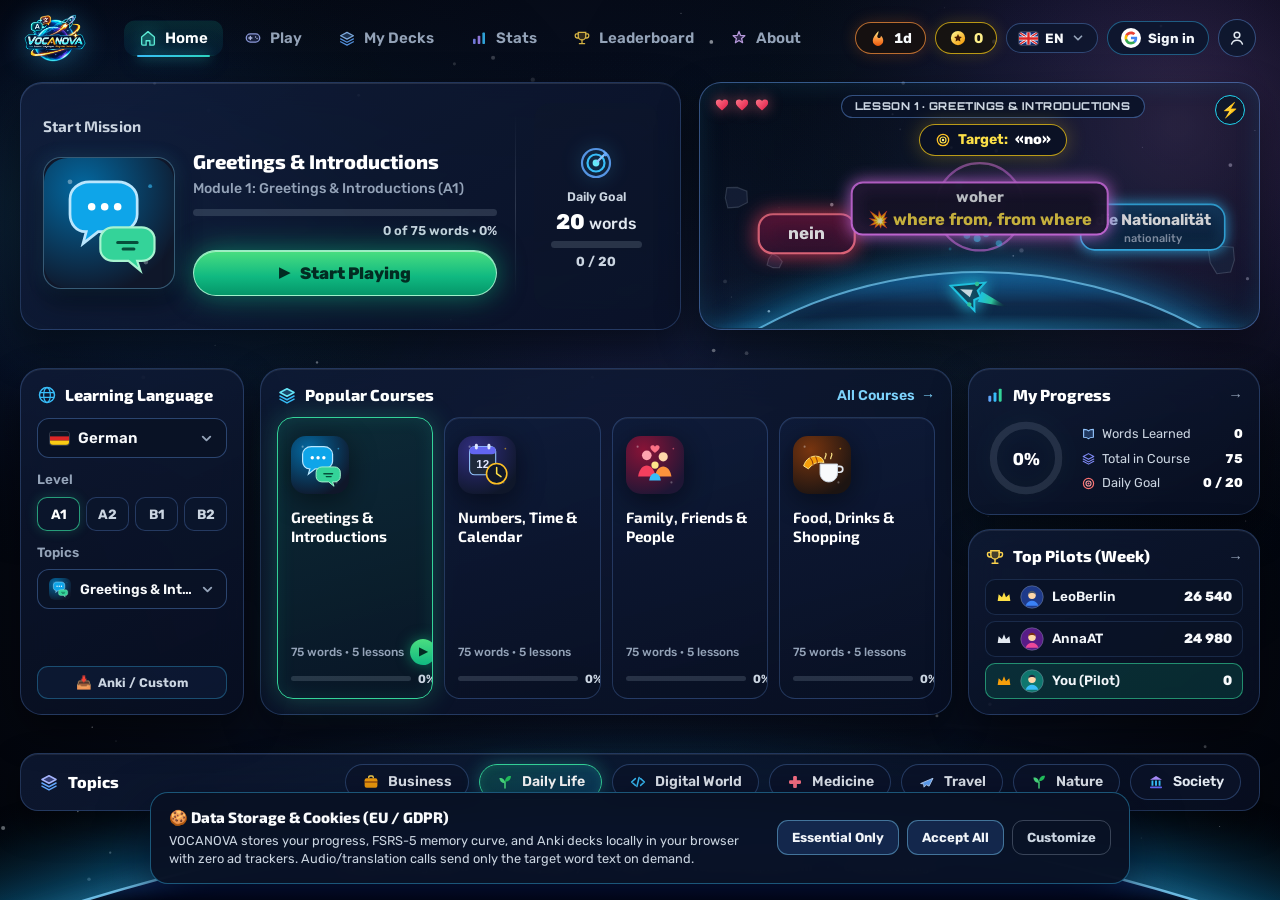
==== commit 49434757: "Add voluntary Google (Gmail) registration page, benefits showcase & Vercel+Supabase cloud sync" ====
--- a/index.html
+++ b/index.html
@@ -152,6 +152,10 @@
               <button type="button" class="hud-btn native-lang-btn" data-native-lang="ar">🇸🇦 AR · العربية</button>
             </div>
           </div>
+          <button type="button" class="home-auth-pill" id="btnNavAuth" title="Google / Gmail аккаунт и синхронизация">
+            <span class="home-auth-icon" id="navAuthAvatar" aria-hidden="true">G</span>
+            <span class="home-auth-label" id="labelNavAuth">Войти</span>
+          </button>
           <button type="button" class="home-avatar-btn" id="btnHomeSettings" title="Профиль и настройки игры">
             <span class="avatar-gear-desktop" aria-hidden="true">
               <svg class="avatar-user-desktop-svg" viewBox="0 0 24 24" fill="none" aria-hidden="true">
@@ -1242,6 +1246,9 @@
 
       <!-- ПОДЭКРАН Г: СТРАНИЦА «О ПРОЕКТЕ» (С ВКЛАДКАМИ: О ПРОЕКТЕ · КАК ИГРАТЬ · ПЛАНЫ · КОНТАКТЫ) -->
       <div class="about-page-view hidden" id="aboutPageView" aria-label="О проекте VOCANOVA"></div>
+
+      <!-- ПОДЭКРАН Д: ДОБРОВОЛЬНАЯ РЕГИСТРАЦИЯ GOOGLE (GMAIL) И ОБЛАЧНЫЙ АККАУНТ -->
+      <div class="auth-page-view hidden" id="authPageView" aria-label="Аккаунт VOCANOVA"></div>
     </div>
 
     <!-- Всплывающее меню быстрых действий колоды по кнопке ⋮ -->
@@ -1994,6 +2001,10 @@
           <button type="button" class="primary-btn" id="btnSaveCustomWords">Создать личный курс и играть 🚀</button>
         </div>
       </div>
+
+      <button type="button" class="anki-auth-sync-hint" id="btnAnkiSyncAuthHint">
+        ☁️ <span id="labelAnkiSyncAuthHint">Войдите через Google (Gmail), чтобы колоды Anki и FSRS-5 синхронизировались между устройствами →</span>
+      </button>
     </div>
   </dialog>
 
@@ -2021,6 +2032,9 @@
           </button>
           <button type="button" class="hud-btn" id="btnOpenStatsFromSettings">
             📊 <span id="labelSettingsStatsBtn">Статистика</span>
+          </button>
+          <button type="button" class="hud-btn auth-accent-btn" id="btnOpenAuthFromSettings">
+            ☁️ <span id="labelSettingsAuthBtn">Войти через Google</span>
           </button>
         </div>
       </div>
--- a/styles/03-dialogs-catalog.css
+++ b/styles/03-dialogs-catalog.css
@@ -1434,4 +1434,36 @@
   text-decoration: underline;
 }
 
-
+.auth-accent-btn {
+  border-color: rgba(56, 189, 248, 0.5) !important;
+  background: rgba(14, 165, 233, 0.16) !important;
+  color: #e0f2fe !important;
+}
+
+.anki-auth-sync-hint {
+  margin-top: 10px;
+  width: 100%;
+  padding: 10px 13px;
+  border-radius: 12px;
+  border: 1px dashed rgba(56, 189, 248, 0.45);
+  background: rgba(14, 165, 233, 0.09);
+  color: #bae6fd;
+  font-family: var(--font-ui);
+  font-size: 0.82rem;
+  font-weight: 600;
+  text-align: start;
+  cursor: pointer;
+  transition: border-color 0.15s ease, background 0.15s ease;
+}
+
+.anki-auth-sync-hint:hover {
+  border-color: #38bdf8;
+  background: rgba(14, 165, 233, 0.18);
+  color: #ffffff;
+}
+
+.anki-auth-sync-hint.hidden {
+  display: none !important;
+}
+
+
--- a/styles/04-home-dashboard.css
+++ b/styles/04-home-dashboard.css
@@ -1970,5 +1970,84 @@
   .home-legal-footer {
     padding-bottom: 14px;
   }
-}
-
+
+  .home-auth-pill {
+    padding: 5px 10px;
+    font-size: 0.78rem;
+  }
+}
+
+@media (max-width: 460px) {
+  .home-auth-label {
+    display: none;
+  }
+
+  .home-auth-pill {
+    padding: 6px;
+    width: 36px;
+    height: 36px;
+    justify-content: center;
+  }
+}
+
+/* ==========================================================================
+   КНОПКА АККАУНТА GOOGLE (GMAIL) В ВЕРХНЕЙ ПАНЕЛИ
+   ========================================================================== */
+.home-auth-pill {
+  display: inline-flex;
+  align-items: center;
+  gap: 7px;
+  padding: 6px 13px;
+  border-radius: 999px;
+  border: 1.4px solid rgba(56, 189, 248, 0.42);
+  background: rgba(13, 23, 46, 0.9);
+  color: #f1f5f9;
+  font-family: var(--font-ui);
+  font-size: 0.84rem;
+  font-weight: 700;
+  cursor: pointer;
+  transition: transform 0.14s ease, border-color 0.15s ease, background 0.15s ease;
+  white-space: nowrap;
+}
+
+.home-auth-pill:hover,
+.home-auth-pill.active {
+  border-color: #34d399;
+  background: rgba(16, 185, 129, 0.2);
+  color: #ffffff;
+  transform: translateY(-1px);
+}
+
+.home-auth-pill.is-signed-in {
+  border-color: rgba(52, 211, 153, 0.58);
+  background: linear-gradient(135deg, rgba(16, 185, 129, 0.22), rgba(14, 165, 233, 0.2));
+}
+
+.home-auth-icon {
+  width: 20px;
+  height: 20px;
+  border-radius: 50%;
+  display: inline-flex;
+  align-items: center;
+  justify-content: center;
+  background: #ffffff;
+  color: #0f172a;
+  font-weight: 800;
+  font-size: 0.74rem;
+  overflow: hidden;
+  flex-shrink: 0;
+}
+
+.home-auth-g-svg {
+  width: 14px;
+  height: 14px;
+  display: block;
+}
+
+.home-auth-avatar-img {
+  width: 100%;
+  height: 100%;
+  object-fit: cover;
+  display: block;
+}
+
--- a/styles/09-about-page.css
+++ b/styles/09-about-page.css
@@ -1115,3 +1115,297 @@
     grid-template-columns: repeat(2, minmax(0, 1fr));
   }
 }
+
+/* ==========================================================================
+   СТРАНИЦА ДОБРОВОЛЬНОЙ РЕГИСТРАЦИИ GOOGLE (GMAIL) (#authPageView)
+   ========================================================================== */
+.auth-page-view {
+  width: 100%;
+  display: flex;
+  flex-direction: column;
+  gap: 16px;
+  padding-bottom: 24px;
+}
+
+.auth-page-view.hidden {
+  display: none !important;
+}
+
+.auth-hero-card {
+  padding: 22px 24px;
+  gap: 10px;
+  background:
+    radial-gradient(circle at 86% 20%, rgba(56, 189, 248, 0.18), transparent 44%),
+    radial-gradient(circle at 12% 80%, rgba(52, 211, 153, 0.14), transparent 42%),
+    rgba(10, 19, 40, 0.88);
+}
+
+.auth-main-grid {
+  display: grid;
+  grid-template-columns: minmax(320px, 0.92fr) minmax(0, 1.25fr);
+  gap: 16px;
+  align-items: start;
+}
+
+.auth-signin-card {
+  padding: 22px;
+  gap: 14px;
+  border-color: rgba(56, 189, 248, 0.36);
+}
+
+.auth-gdpr-optin {
+  display: flex;
+  align-items: flex-start;
+  gap: 10px;
+  padding: 11px 13px;
+  border-radius: 12px;
+  background: rgba(7, 14, 30, 0.82);
+  border: 1px solid rgba(112, 168, 255, 0.24);
+  font-size: 0.83rem;
+  line-height: 1.45;
+  color: #cbd5e1;
+  cursor: pointer;
+}
+
+.auth-gdpr-optin input[type="checkbox"] {
+  width: 18px;
+  height: 18px;
+  margin-top: 2px;
+  accent-color: #34d399;
+  flex-shrink: 0;
+  cursor: pointer;
+}
+
+.auth-optin-sub {
+  margin-top: 2px;
+  font-size: 0.78rem;
+  color: #94a3b8;
+}
+
+.auth-google-slot {
+  display: flex;
+  justify-content: flex-start;
+  min-height: 44px;
+}
+
+.auth-google-loading {
+  font-size: 0.85rem;
+  color: #94a3b8;
+  padding: 10px 0;
+}
+
+.auth-google-btn {
+  width: 100%;
+  display: inline-flex;
+  align-items: center;
+  justify-content: center;
+  gap: 10px;
+  padding: 12px 18px;
+  border-radius: 999px;
+  border: 1px solid rgba(255, 255, 255, 0.25);
+  background: #ffffff;
+  color: #0f172a;
+  font-family: var(--font-ui);
+  font-size: 0.95rem;
+  font-weight: 800;
+  cursor: pointer;
+  box-shadow: 0 10px 24px rgba(15, 23, 42, 0.35);
+  transition: transform 0.14s ease, box-shadow 0.15s ease;
+}
+
+.auth-google-btn:hover {
+  transform: translateY(-1px);
+  box-shadow: 0 14px 28px rgba(56, 189, 248, 0.28);
+}
+
+.auth-status-notice {
+  padding: 12px 14px;
+  border-radius: 12px;
+  background: rgba(56, 189, 248, 0.12);
+  border: 1px solid rgba(56, 189, 248, 0.36);
+  color: #e0f2fe;
+  font-size: 0.83rem;
+  line-height: 1.48;
+}
+
+.auth-status-notice strong {
+  display: block;
+  margin-bottom: 4px;
+  font-size: 0.86rem;
+}
+
+.auth-status-notice p {
+  margin: 0;
+  color: #cbd5e1;
+}
+
+.auth-status-notice.tone-error {
+  background: rgba(244, 63, 94, 0.14);
+  border-color: rgba(251, 113, 133, 0.45);
+  color: #fecdd3;
+}
+
+.auth-legal-hint {
+  margin: 0;
+  font-size: 0.78rem;
+  color: #94a3b8;
+  line-height: 1.45;
+}
+
+.auth-legal-hint a {
+  color: #7dd3fc;
+  text-decoration: none;
+}
+
+.auth-legal-hint a:hover {
+  text-decoration: underline;
+}
+
+.auth-guest-actions {
+  display: flex;
+  flex-direction: column;
+  gap: 8px;
+}
+
+.auth-guest-actions > button {
+  width: 100%;
+  justify-content: center;
+}
+
+.auth-benefits-col {
+  display: flex;
+  flex-direction: column;
+  gap: 10px;
+}
+
+.auth-benefits-grid {
+  display: grid;
+  grid-template-columns: repeat(2, minmax(0, 1fr));
+  gap: 12px;
+}
+
+.auth-benefit-card {
+  padding: 15px 16px;
+  gap: 8px;
+}
+
+.auth-compare-acc {
+  color: #6ee7b7;
+}
+
+.auth-signedin-card {
+  padding: 24px;
+  gap: 18px;
+}
+
+.auth-signedin-head {
+  display: flex;
+  align-items: center;
+  gap: 16px;
+  flex-wrap: wrap;
+}
+
+.auth-profile-orb {
+  width: 68px;
+  height: 68px;
+  border-radius: 50%;
+  overflow: hidden;
+  border: 2px solid rgba(52, 211, 153, 0.6);
+  background: rgba(16, 185, 129, 0.2);
+  display: flex;
+  align-items: center;
+  justify-content: center;
+  flex-shrink: 0;
+}
+
+.auth-profile-avatar-img {
+  width: 100%;
+  height: 100%;
+  object-fit: cover;
+}
+
+.auth-profile-initial {
+  font-family: var(--font-heading);
+  font-size: 1.6rem;
+  font-weight: 900;
+  color: #ecfdf5;
+}
+
+.auth-profile-copy {
+  display: flex;
+  flex-direction: column;
+  gap: 4px;
+  min-width: 0;
+}
+
+.auth-profile-email {
+  margin: 0;
+  font-size: 0.92rem;
+  color: #7dd3fc;
+  font-weight: 600;
+}
+
+.auth-sync-stamp {
+  margin: 0;
+  font-size: 0.8rem;
+  color: #94a3b8;
+}
+
+.auth-danger-zone {
+  padding-top: 12px;
+  border-top: 1px solid rgba(112, 168, 255, 0.18);
+  display: flex;
+  flex-direction: column;
+  gap: 10px;
+}
+
+.auth-danger-text {
+  margin: 0;
+  font-size: 0.85rem;
+  color: #fda4af;
+}
+
+.auth-danger-outline-btn,
+.auth-danger-btn {
+  align-self: flex-start;
+  padding: 9px 14px;
+  border-radius: 10px;
+  font-family: var(--font-ui);
+  font-size: 0.82rem;
+  font-weight: 700;
+  cursor: pointer;
+}
+
+.auth-danger-outline-btn {
+  background: transparent;
+  border: 1px solid rgba(251, 113, 133, 0.42);
+  color: #fda4af;
+}
+
+.auth-danger-outline-btn:hover {
+  background: rgba(244, 63, 94, 0.16);
+}
+
+.auth-danger-btn {
+  background: #e11d48;
+  border: 1px solid #fb7185;
+  color: #ffffff;
+}
+
+@media (max-width: 1040px) {
+  .auth-main-grid {
+    grid-template-columns: 1fr;
+  }
+}
+
+@media (max-width: 768px) {
+  .auth-hero-card,
+  .auth-signin-card,
+  .auth-signedin-card {
+    padding: 17px 16px;
+  }
+
+  .auth-benefits-grid {
+    grid-template-columns: 1fr;
+  }
+}
